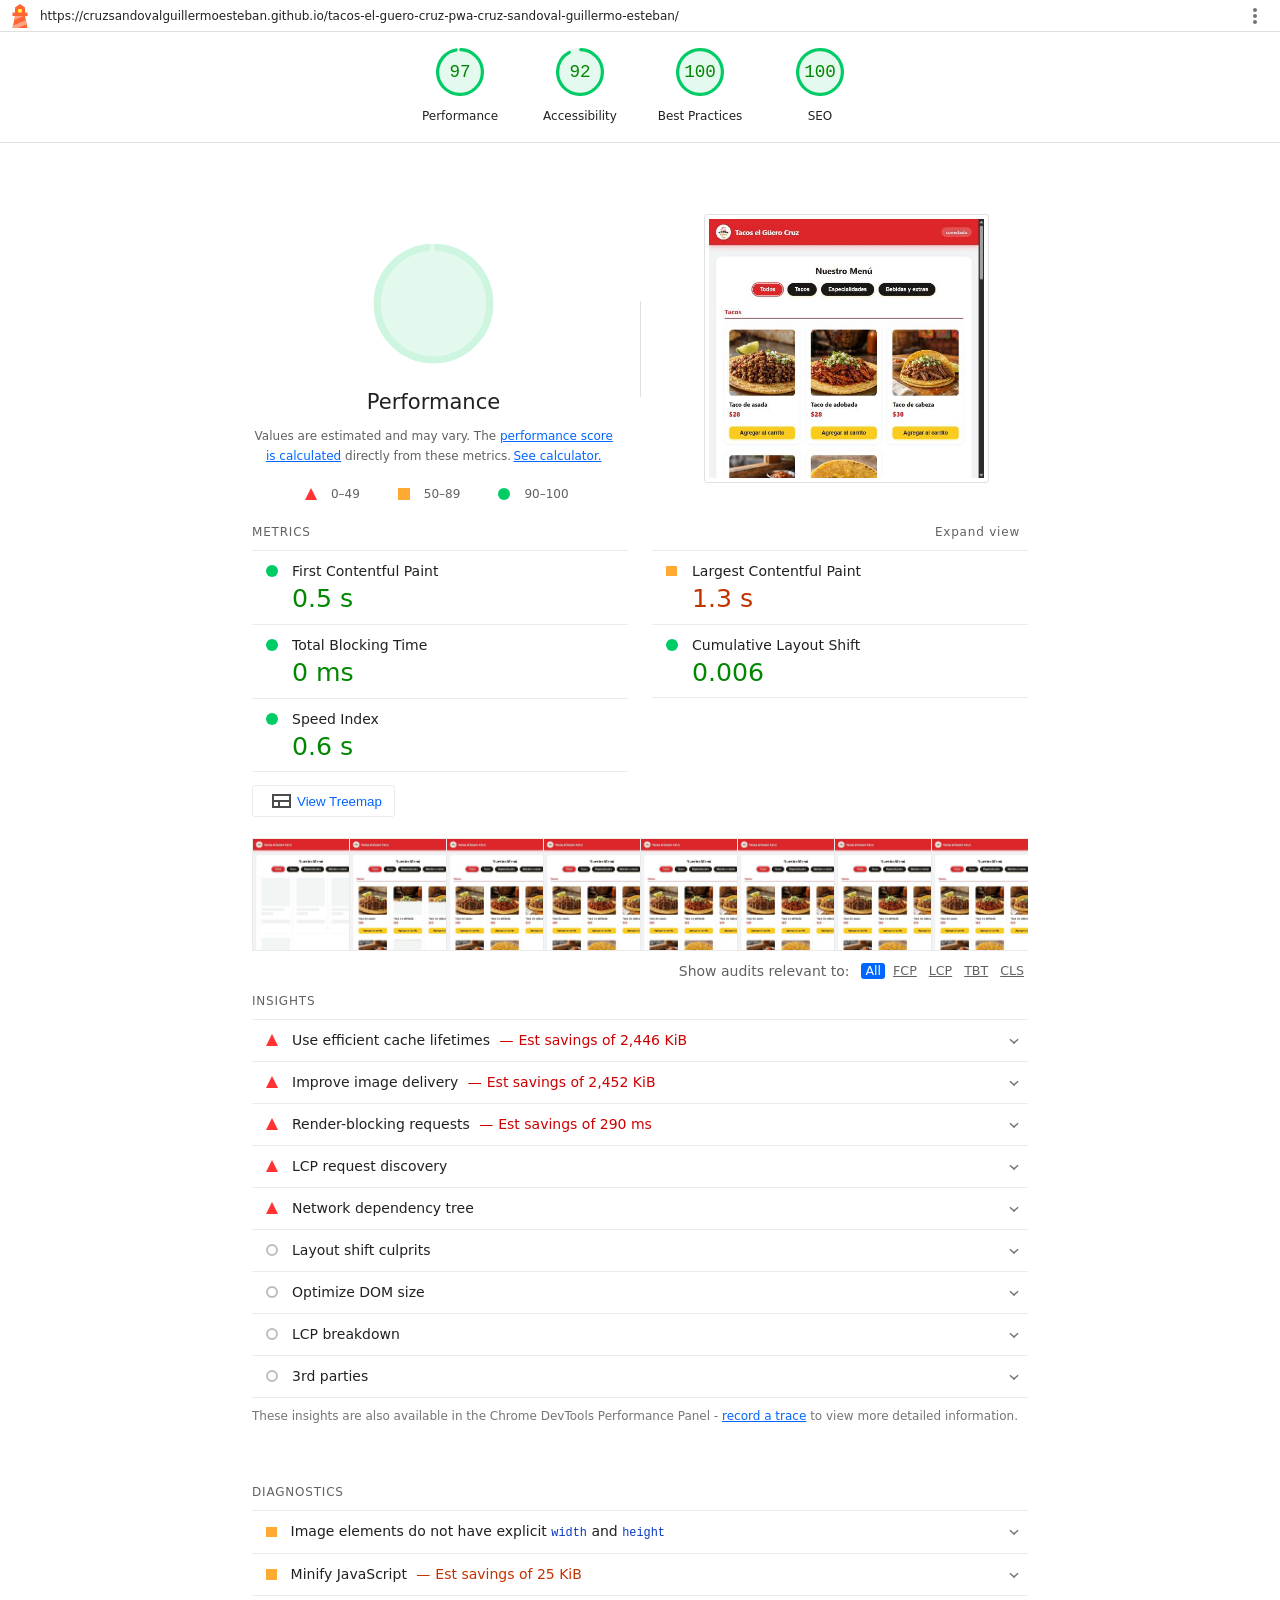
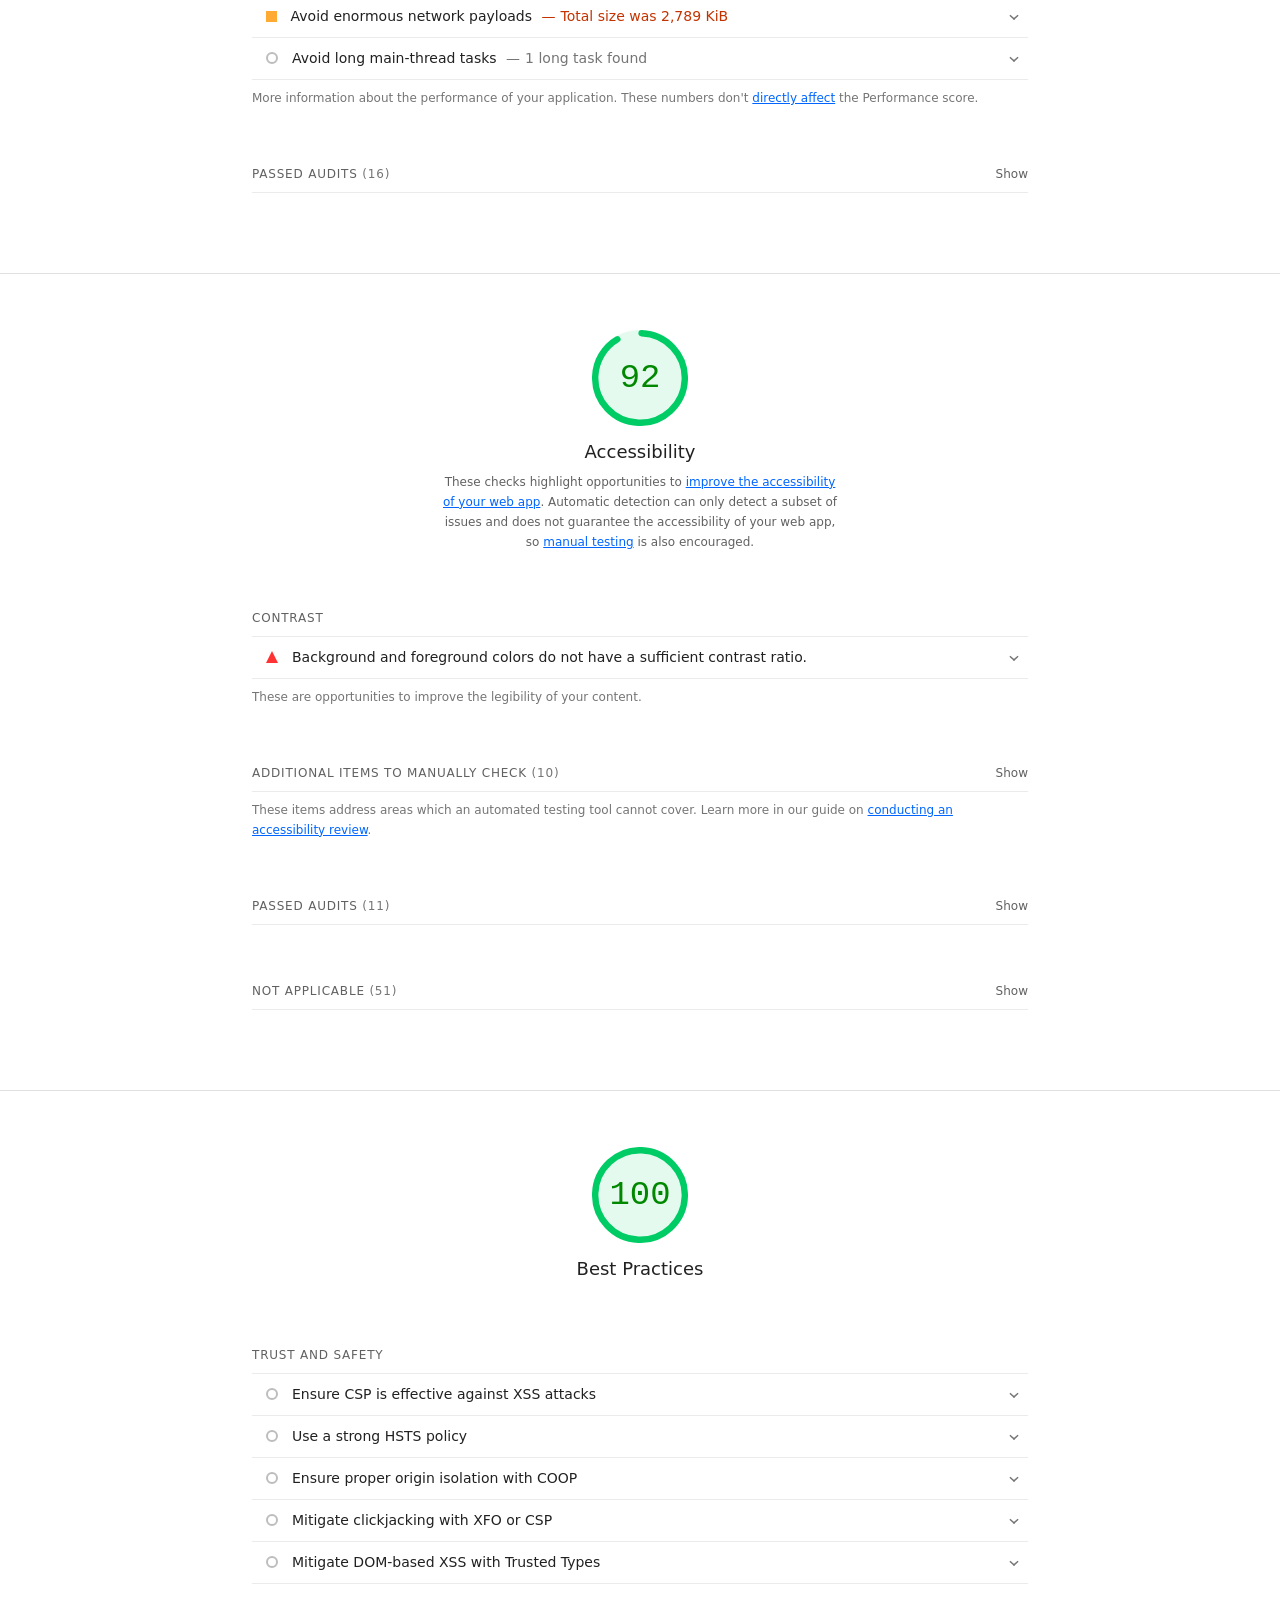
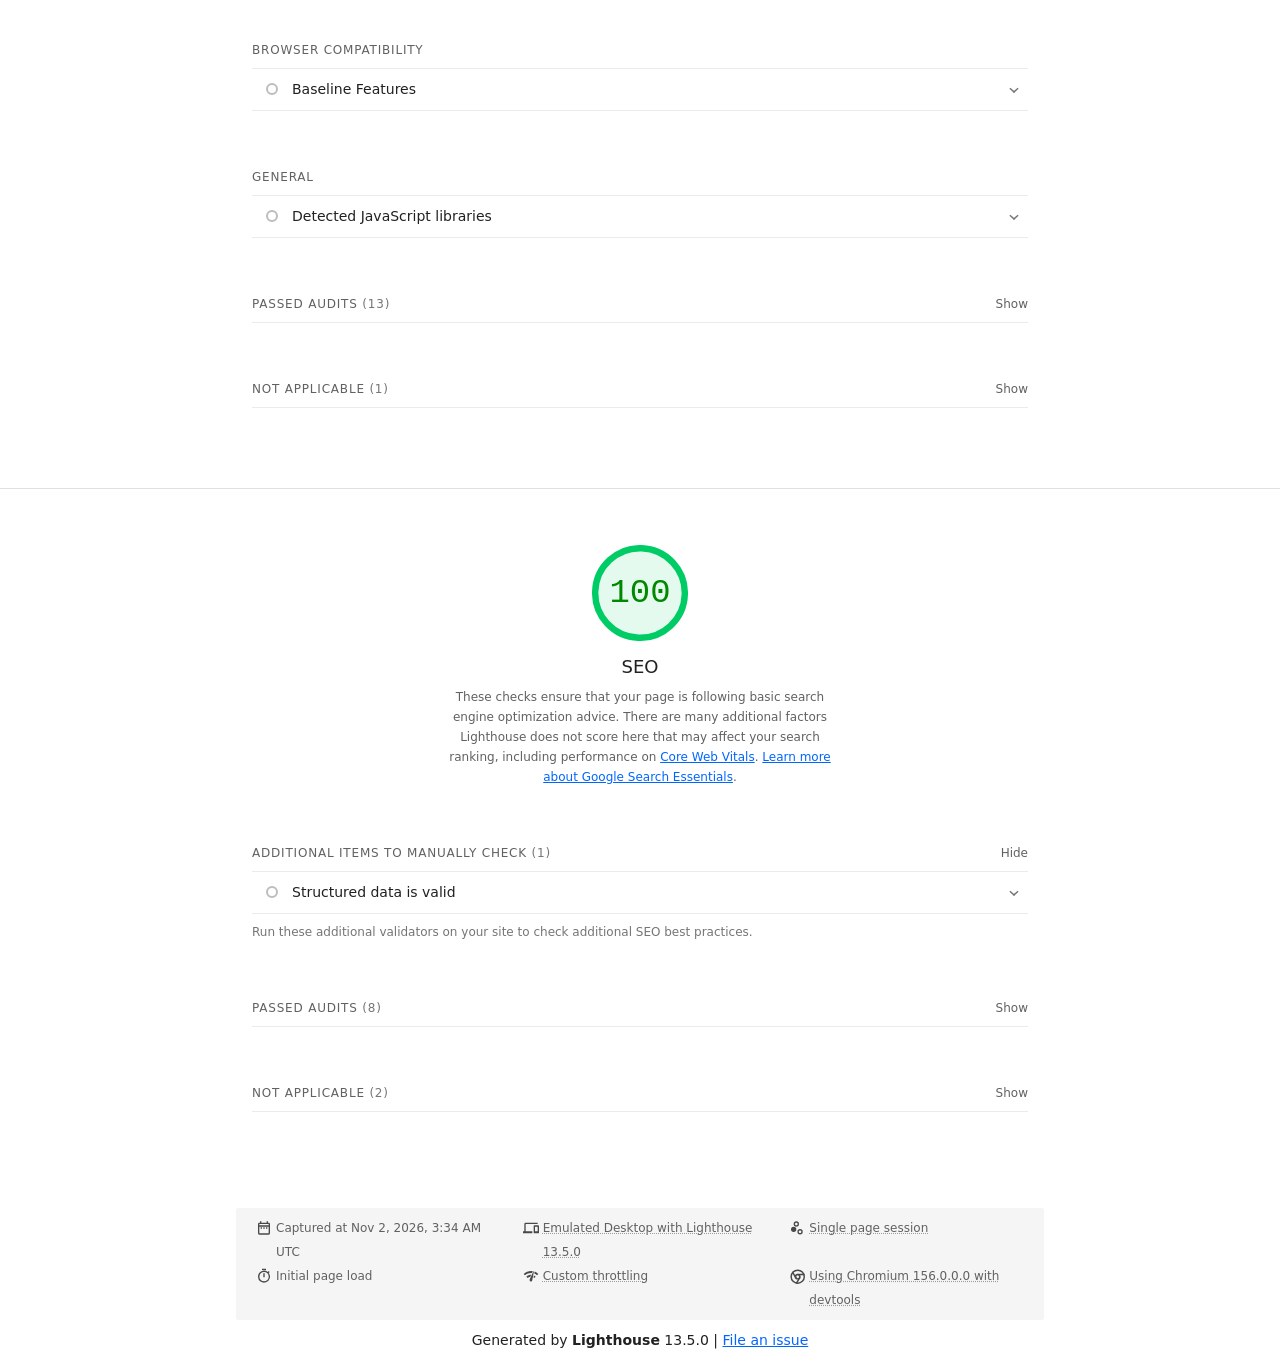
==== docs/lighthouse-escritorio.html @ 63be3bc6 "Avance 4: Publicación de los Lighthouse movil y Escritorio - Cruz Sandoval Guillermo Esteban" ====
<!--
@license
Copyright 2018 Google LLC
SPDX-License-Identifier: Apache-2.0
-->
<!doctype html>
<html lang="en">
<head>
  <meta charset="utf-8">
  <meta name="viewport" content="width=device-width, initial-scale=1, minimum-scale=1">
  <link rel="icon" href='data:image/svg+xml;utf8,<svg fill="none" xmlns="http://www.w3.org/2000/svg" viewBox="0 0 48 48"><path d="m14 7 10-7 10 7v10h5v7h-5l5 24H9l5-24H9v-7h5V7Z" fill="%23F63"/><path d="M31.561 24H14l-1.689 8.105L31.561 24ZM18.983 48H9l1.022-4.907L35.723 32.27l1.663 7.98L18.983 48Z" fill="%23FFA385"/><path fill="%23FF3" d="M20.5 10h7v7h-7z"/></svg>'>
  <title>Lighthouse Report</title>
  <style>body {margin: 0}</style>
</head>
<body>
  <noscript>Lighthouse report requires JavaScript. Please enable.</noscript>

  <div id="lh-log"></div>

  <script>window.__LIGHTHOUSE_JSON__ = {"lighthouseVersion":"13.5.0","requestedUrl":"https://cruzsandovalguillermoesteban.github.io/tacos-el-guero-cruz-pwa-cruz-sandoval-guillermo-esteban/","mainDocumentUrl":"https://cruzsandovalguillermoesteban.github.io/tacos-el-guero-cruz-pwa-cruz-sandoval-guillermo-esteban/","finalDisplayedUrl":"https://cruzsandovalguillermoesteban.github.io/tacos-el-guero-cruz-pwa-cruz-sandoval-guillermo-esteban/","finalUrl":"https://cruzsandovalguillermoesteban.github.io/tacos-el-guero-cruz-pwa-cruz-sandoval-guillermo-esteban/","fetchTime":"2026-11-02T03:34:51.059Z","gatherMode":"navigation","runWarnings":[],"userAgent":"Mozilla/5.0 (Windows NT 10.0; Win64; x64) AppleWebKit/537.36 (KHTML, like Gecko) Chrome/156.0.0.0 Safari/537.36 Edg/156.0.0.0","environment":{"networkUserAgent":"Mozilla/5.0 (Macintosh; Intel Mac OS X 10_15_7) AppleWebKit/537.36 (KHTML, like Gecko) Chrome/156.0.0.0 Safari/537.36","hostUserAgent":"Mozilla/5.0 (Windows NT 10.0; Win64; x64) AppleWebKit/537.36 (KHTML, like Gecko) Chrome/156.0.0.0 Safari/537.36 Edg/156.0.0.0","benchmarkIndex":1160,"credits":{"axe-core":"4.13.0"}},"audits":{"is-on-https":{"id":"is-on-https","title":"Uses HTTPS","description":"All sites should be protected with HTTPS, even ones that don't handle sensitive data. This includes avoiding [mixed content](https://developers.google.com/web/fundamentals/security/prevent-mixed-content/what-is-mixed-content), where some resources are loaded over HTTP despite the initial request being served over HTTPS. HTTPS prevents intruders from tampering with or passively listening in on the communications between your app and your users, and is a prerequisite for HTTP/2 and many new web platform APIs. [Learn more about HTTPS](https://developer.chrome.com/docs/lighthouse/pwa/is-on-https/).","score":1,"scoreDisplayMode":"binary","details":{"type":"table","headings":[{"key":"url","valueType":"url","label":"Insecure URL"},{"key":"resolution","valueType":"text","label":"Request Resolution"}],"items":[]}},"redirects-http":{"id":"redirects-http","title":"Redirects HTTP traffic to HTTPS","description":"Make sure that you redirect all HTTP traffic to HTTPS in order to enable secure web features for all your users. [Learn more](https://developer.chrome.com/docs/lighthouse/pwa/redirects-http/).","score":null,"scoreDisplayMode":"notApplicable"},"first-contentful-paint":{"id":"first-contentful-paint","title":"First Contentful Paint","description":"First Contentful Paint marks the time at which the first text or image is painted. [Learn more about the First Contentful Paint metric](https://developer.chrome.com/docs/lighthouse/performance/first-contentful-paint/).","score":0.99,"scoreDisplayMode":"numeric","numericValue":540.4362,"numericUnit":"millisecond","displayValue":"0.5 s","scoringOptions":{"p10":934,"median":1600}},"largest-contentful-paint":{"id":"largest-contentful-paint","title":"Largest Contentful Paint","description":"Largest Contentful Paint marks the time at which the largest text or image is painted. [Learn more about the Largest Contentful Paint metric](https://developer.chrome.com/docs/lighthouse/performance/lighthouse-largest-contentful-paint/)","score":0.87,"scoreDisplayMode":"numeric","numericValue":1277.7381999999998,"numericUnit":"millisecond","displayValue":"1.3 s","scoringOptions":{"p10":1200,"median":2400}},"speed-index":{"id":"speed-index","title":"Speed Index","description":"Speed Index shows how quickly the contents of a page are visibly populated. [Learn more about the Speed Index metric](https://developer.chrome.com/docs/lighthouse/performance/speed-index/).","score":1,"scoreDisplayMode":"numeric","numericValue":580.7838749999125,"numericUnit":"millisecond","displayValue":"0.6 s","scoringOptions":{"p10":1311,"median":2300}},"screenshot-thumbnails":{"id":"screenshot-thumbnails","title":"Screenshot Thumbnails","description":"This is what the load of your site looked like.","score":1,"scoreDisplayMode":"informative","details":{"type":"filmstrip","scale":3000,"items":[{"timing":375,"timestamp":21956465309,"data":"[data-uri]"},{"timing":750,"timestamp":21956840309,"data":"[data-uri]"},{"timing":1125,"timestamp":21957215309,"data":"[data-uri]"},{"timing":1500,"timestamp":21957590309,"data":"[data-uri]"},{"timing":1875,"timestamp":21957965309,"data":"[data-uri]"},{"timing":2250,"timestamp":21958340309,"data":"[data-uri]"},{"timing":2625,"timestamp":21958715309,"data":"[data-uri]"},{"timing":3000,"timestamp":21959090309,"data":"[data-uri]"}]}},"final-screenshot":{"id":"final-screenshot","title":"Final Screenshot","description":"The last screenshot captured of the pageload.","score":1,"scoreDisplayMode":"informative","details":{"type":"screenshot","timing":835,"timestamp":21956925739,"data":"[data-uri]"}},"total-blocking-time":{"id":"total-blocking-time","title":"Total Blocking Time","description":"Sum of all time periods between FCP and Time to Interactive, when task length exceeded 50ms, expressed in milliseconds. [Learn more about the Total Blocking Time metric](https://developer.chrome.com/docs/lighthouse/performance/lighthouse-total-blocking-time/).","score":1,"scoreDisplayMode":"numeric","numericValue":4,"numericUnit":"millisecond","displayValue":"0 ms","scoringOptions":{"p10":150,"median":350}},"max-potential-fid":{"id":"max-potential-fid","title":"Max Potential First Input Delay","description":"The maximum potential First Input Delay that your users could experience is the duration of the longest task. [Learn more about the Maximum Potential First Input Delay metric](https://developer.chrome.com/docs/lighthouse/performance/lighthouse-max-potential-fid/).","score":1,"scoreDisplayMode":"numeric","numericValue":54,"numericUnit":"millisecond","displayValue":"50 ms"},"cumulative-layout-shift":{"id":"cumulative-layout-shift","title":"Cumulative Layout Shift","description":"Cumulative Layout Shift measures the movement of visible elements within the viewport. [Learn more about the Cumulative Layout Shift metric](https://web.dev/articles/cls).","score":1,"scoreDisplayMode":"numeric","numericValue":0.005688476643993757,"numericUnit":"unitless","displayValue":"0.006","scoringOptions":{"p10":0.1,"median":0.25},"details":{"type":"debugdata","items":[{"cumulativeLayoutShiftMainFrame":0.005688476643993757,"newEngineResult":{"cumulativeLayoutShift":0.005688476643993757,"cumulativeLayoutShiftMainFrame":0.005688476643993757},"newEngineResultDiffered":false}]}},"errors-in-console":{"id":"errors-in-console","title":"No browser errors logged to the console","description":"Errors logged to the console indicate unresolved problems. They can come from network request failures and other browser concerns. [Learn more about this errors in console diagnostic audit](https://developer.chrome.com/docs/lighthouse/best-practices/errors-in-console/)","score":1,"scoreDisplayMode":"binary","details":{"type":"table","headings":[{"key":"sourceLocation","valueType":"source-location","label":"Source"},{"key":"description","valueType":"code","label":"Description"}],"items":[]}},"server-response-time":{"id":"server-response-time","title":"Initial server response time was short","description":"Keep the server response time for the main document short because all other requests depend on it. [Learn more about the Time to First Byte metric](https://developer.chrome.com/docs/lighthouse/performance/time-to-first-byte/).","score":1,"scoreDisplayMode":"metricSavings","numericValue":25,"numericUnit":"millisecond","displayValue":"Root document took 30 ms","metricSavings":{"FCP":0,"LCP":0},"details":{"type":"opportunity","headings":[{"key":"url","valueType":"url","label":"URL"},{"key":"responseTime","valueType":"timespanMs","label":"Time Spent"}],"items":[{"url":"https://cruzsandovalguillermoesteban.github.io/tacos-el-guero-cruz-pwa-cruz-sandoval-guillermo-esteban/","responseTime":25}],"overallSavingsMs":0},"guidanceLevel":1},"interactive":{"id":"interactive","title":"Time to Interactive","description":"Time to Interactive is the amount of time it takes for the page to become fully interactive. [Learn more about the Time to Interactive metric](https://developer.chrome.com/docs/lighthouse/performance/interactive/).","score":1,"scoreDisplayMode":"numeric","numericValue":1277.7381999999998,"numericUnit":"millisecond","displayValue":"1.3 s"},"user-timings":{"id":"user-timings","title":"User Timing marks and measures","description":"Consider instrumenting your app with the User Timing API to measure your app's real-world performance during key user experiences. [Learn more about User Timing marks](https://developer.chrome.com/docs/lighthouse/performance/user-timings/).","score":null,"scoreDisplayMode":"notApplicable","details":{"type":"table","headings":[{"key":"name","valueType":"text","label":"Name"},{"key":"timingType","valueType":"text","label":"Type"},{"key":"startTime","valueType":"ms","granularity":0.01,"label":"Start Time"},{"key":"duration","valueType":"ms","granularity":0.01,"label":"Duration"}],"items":[]},"guidanceLevel":2},"redirects":{"id":"redirects","title":"Avoid multiple page redirects","description":"Redirects introduce additional delays before the page can be loaded. [Learn how to avoid page redirects](https://developer.chrome.com/docs/lighthouse/performance/redirects/).","score":1,"scoreDisplayMode":"metricSavings","numericValue":0,"numericUnit":"millisecond","displayValue":"","metricSavings":{"LCP":0,"FCP":0},"details":{"type":"opportunity","headings":[],"items":[],"overallSavingsMs":0},"guidanceLevel":2},"image-aspect-ratio":{"id":"image-aspect-ratio","title":"Displays images with correct aspect ratio","description":"Image display dimensions should match natural aspect ratio. [Learn more about image aspect ratio](https://developer.chrome.com/docs/lighthouse/best-practices/image-aspect-ratio/).","score":1,"scoreDisplayMode":"binary","details":{"type":"table","headings":[{"key":"node","valueType":"node","label":""},{"key":"url","valueType":"url","label":"URL"},{"key":"displayedAspectRatio","valueType":"text","label":"Aspect Ratio (Displayed)"},{"key":"actualAspectRatio","valueType":"text","label":"Aspect Ratio (Actual)"}],"items":[]}},"image-size-responsive":{"id":"image-size-responsive","title":"Serves images with appropriate resolution","description":"Image natural dimensions should be proportional to the display size and the pixel ratio to maximize image clarity. [Learn how to provide responsive images](https://web.dev/articles/serve-responsive-images).","score":1,"scoreDisplayMode":"binary","details":{"type":"table","headings":[{"key":"node","valueType":"node","label":""},{"key":"url","valueType":"url","label":"URL"},{"key":"displayedSize","valueType":"text","label":"Displayed size"},{"key":"actualSize","valueType":"text","label":"Actual size"},{"key":"expectedSize","valueType":"text","label":"Expected size"}],"items":[]}},"deprecations":{"id":"deprecations","title":"Avoids deprecated APIs","description":"Deprecated APIs will eventually be removed from the browser. [Learn more about deprecated APIs](https://developer.chrome.com/docs/lighthouse/best-practices/deprecations/).","score":1,"scoreDisplayMode":"binary","details":{"type":"table","headings":[{"key":"value","valueType":"text","label":"Deprecation / Warning"},{"key":"source","valueType":"source-location","label":"Source"}],"items":[]}},"third-party-cookies":{"id":"third-party-cookies","title":"Avoids third-party cookies","description":"Third-party cookies may be blocked in some contexts. [Learn more about preparing for third-party cookie restrictions](https://privacysandbox.google.com/cookies/prepare/overview).","score":1,"scoreDisplayMode":"binary","details":{"type":"table","headings":[{"key":"name","valueType":"text","label":"Name"},{"key":"url","valueType":"url","label":"URL"}],"items":[]}},"mainthread-work-breakdown":{"id":"mainthread-work-breakdown","title":"Minimizes main-thread work","description":"Consider reducing the time spent parsing, compiling and executing JS. You may find delivering smaller JS payloads helps with this. [Learn how to minimize main-thread work](https://developer.chrome.com/docs/lighthouse/performance/mainthread-work-breakdown/)","score":1,"scoreDisplayMode":"metricSavings","numericValue":627.1039999999989,"numericUnit":"millisecond","displayValue":"0.6 s","metricSavings":{"TBT":0},"details":{"type":"table","headings":[{"key":"groupLabel","valueType":"text","label":"Category"},{"key":"duration","valueType":"ms","granularity":1,"label":"Time Spent"}],"items":[{"group":"other","groupLabel":"Other","duration":359.8159999999987},{"group":"scriptEvaluation","groupLabel":"Script Evaluation","duration":113.1390000000001},{"group":"styleLayout","groupLabel":"Style & Layout","duration":82.25600000000003},{"group":"scriptParseCompile","groupLabel":"Script Parsing & Compilation","duration":54.016999999999996},{"group":"paintCompositeRender","groupLabel":"Rendering","duration":10.608999999999995},{"group":"parseHTML","groupLabel":"Parse HTML & CSS","duration":7.266999999999997}],"sortedBy":["duration"]},"guidanceLevel":1},"bootup-time":{"id":"bootup-time","title":"JavaScript execution time","description":"Consider reducing the time spent parsing, compiling, and executing JS. You may find delivering smaller JS payloads helps with this. [Learn how to reduce Javascript execution time](https://developer.chrome.com/docs/lighthouse/performance/bootup-time/).","score":1,"scoreDisplayMode":"metricSavings","numericValue":126.47700000000006,"numericUnit":"millisecond","displayValue":"0.1 s","metricSavings":{"TBT":0},"details":{"type":"table","headings":[{"key":"url","valueType":"url","label":"URL"},{"key":"total","granularity":1,"valueType":"ms","label":"Total CPU Time"},{"key":"scripting","granularity":1,"valueType":"ms","label":"Script Evaluation"},{"key":"scriptParseCompile","granularity":1,"valueType":"ms","label":"Script Parse"}],"items":[{"url":"https://cruzsandovalguillermoesteban.github.io/tacos-el-guero-cruz-pwa-cruz-sandoval-guillermo-esteban/","total":414.535,"scripting":77.60500000000006,"scriptParseCompile":44.474000000000004},{"url":"Unattributable","total":151.96399999999986,"scripting":4.397999999999999,"scriptParseCompile":0}],"summary":{"wastedMs":126.47700000000006},"sortedBy":["total"]},"guidanceLevel":1},"diagnostics":{"id":"diagnostics","title":"Diagnostics","description":"Collection of useful page vitals.","score":1,"scoreDisplayMode":"informative","details":{"type":"debugdata","items":[{"numRequests":34,"numScripts":8,"numStylesheets":3,"numFonts":0,"numTasks":766,"numTasksOver10ms":14,"numTasksOver25ms":8,"numTasksOver50ms":3,"numTasksOver100ms":0,"numTasksOver500ms":0,"rtt":0.0968,"throughput":114302379.30976655,"maxRtt":1.9876999999999998,"maxServerLatency":55.4156,"totalByteWeight":2857482,"totalTaskTime":627.104000000001,"mainDocumentTransferSize":2322}]}},"network-requests":{"id":"network-requests","title":"Network Requests","description":"Lists the network requests that were made during page load.","score":1,"scoreDisplayMode":"informative","details":{"type":"table","headings":[{"key":"url","valueType":"url","label":"URL"},{"key":"protocol","valueType":"text","label":"Protocol"},{"key":"networkRequestTime","valueType":"ms","granularity":1,"label":"Network Request Time"},{"key":"networkEndTime","valueType":"ms","granularity":1,"label":"Network End Time"},{"key":"transferSize","valueType":"bytes","displayUnit":"kb","granularity":1,"label":"Transfer Size"},{"key":"resourceSize","valueType":"bytes","displayUnit":"kb","granularity":1,"label":"Resource Size"},{"key":"statusCode","valueType":"text","label":"Status Code"},{"key":"mimeType","valueType":"text","label":"MIME Type"},{"key":"resourceType","valueType":"text","label":"Resource Type"}],"items":[{"url":"https://cruzsandovalguillermoesteban.github.io/tacos-el-guero-cruz-pwa-cruz-sandoval-guillermo-esteban/","sessionTargetType":"page","protocol":"h2","cache":"none","rendererStartTime":0,"networkRequestTime":3.135999996215105,"networkEndTime":30.603999998420477,"finished":true,"transferSize":2322,"resourceSize":5853,"statusCode":200,"mimeType":"text/html","resourceType":"Document","priority":"VeryHigh","experimentalFromMainFrame":true,"entity":"GitHub"},{"url":"https://cruzsandovalguillermoesteban.github.io/tacos-el-guero-cruz-pwa-cruz-sandoval-guillermo-esteban/css/estilos.css","sessionTargetType":"page","protocol":"h2","cache":"none","rendererStartTime":79.7989999987185,"networkRequestTime":108.0519999973476,"networkEndTime":170.76999999955297,"finished":true,"transferSize":2298,"resourceSize":5667,"statusCode":200,"mimeType":"text/css","resourceType":"Stylesheet","priority":"VeryHigh","experimentalFromMainFrame":true,"entity":"GitHub"},{"url":"https://cdnjs.cloudflare.com/ajax/libs/leaflet/1.9.4/leaflet.min.css","sessionTargetType":"page","protocol":"h2","cache":"none","rendererStartTime":80.43299999833107,"networkRequestTime":112.94799999892712,"networkEndTime":172.69199999794364,"finished":true,"transferSize":2557,"resourceSize":10879,"statusCode":200,"mimeType":"text/css","resourceType":"Stylesheet","priority":"VeryHigh","experimentalFromMainFrame":true,"entity":"Cloudflare CDN"},{"url":"https://unpkg.com/leaflet-routing-machine@latest/dist/leaflet-routing-machine.css","sessionTargetType":"page","protocol":"h2","cache":"none","rendererStartTime":80.8260000012815,"networkRequestTime":113.83299999684095,"networkEndTime":184.74100000038743,"finished":true,"transferSize":159,"resourceSize":0,"statusCode":302,"mimeType":"text/plain","priority":"VeryHigh","experimentalFromMainFrame":true,"entity":"Unpkg"},{"url":"https://cruzsandovalguillermoesteban.github.io/tacos-el-guero-cruz-pwa-cruz-sandoval-guillermo-esteban/img/tacos.png","sessionTargetType":"page","protocol":"h2","cache":"none","rendererStartTime":81.02300000190735,"networkRequestTime":110.86500000208616,"networkEndTime":171.97500000149012,"finished":true,"transferSize":42378,"resourceSize":42181,"statusCode":200,"mimeType":"image/png","resourceType":"Image","priority":"Medium","experimentalFromMainFrame":true,"entity":"GitHub"},{"url":"https://cruzsandovalguillermoesteban.github.io/tacos-el-guero-cruz-pwa-cruz-sandoval-guillermo-esteban/js/carrito.js","sessionTargetType":"page","protocol":"h2","cache":"none","rendererStartTime":81.47300000116229,"networkRequestTime":112.09099999815226,"networkEndTime":172.29199999943376,"finished":true,"transferSize":2021,"resourceSize":4752,"statusCode":200,"mimeType":"application/javascript","resourceType":"Script","priority":"Medium","experimentalFromMainFrame":true,"entity":"GitHub"},{"url":"https://cruzsandovalguillermoesteban.github.io/tacos-el-guero-cruz-pwa-cruz-sandoval-guillermo-esteban/js/csr.js","sessionTargetType":"page","protocol":"h2","cache":"none","rendererStartTime":81.83300000056624,"networkRequestTime":163.78399999812245,"networkEndTime":207.05900000035763,"finished":true,"transferSize":1735,"resourceSize":4451,"statusCode":200,"mimeType":"application/javascript","resourceType":"Script","priority":"Medium","experimentalFromMainFrame":true,"entity":"GitHub"},{"url":"https://cruzsandovalguillermoesteban.github.io/tacos-el-guero-cruz-pwa-cruz-sandoval-guillermo-esteban/js/notificaciones.js","sessionTargetType":"page","protocol":"h2","cache":"none","rendererStartTime":82.40599999949336,"networkRequestTime":164.31100000068545,"networkEndTime":206.15599999949336,"finished":true,"transferSize":825,"resourceSize":1263,"statusCode":200,"mimeType":"application/javascript","resourceType":"Script","priority":"Medium","experimentalFromMainFrame":true,"entity":"GitHub"},{"url":"https://cdnjs.cloudflare.com/ajax/libs/leaflet/1.9.4/leaflet.min.js","sessionTargetType":"page","protocol":"h2","cache":"none","rendererStartTime":82.75799999758601,"networkRequestTime":164.78599999845028,"networkEndTime":227.2419999986887,"finished":true,"transferSize":37180,"resourceSize":147171,"statusCode":200,"mimeType":"application/javascript","resourceType":"Script","priority":"Medium","experimentalFromMainFrame":true,"entity":"Cloudflare CDN"},{"url":"https://unpkg.com/leaflet-routing-machine@latest/dist/leaflet-routing-machine.js","sessionTargetType":"page","protocol":"h2","cache":"none","rendererStartTime":82.90400000289083,"networkRequestTime":165.339999999851,"networkEndTime":227.2230000011623,"finished":true,"transferSize":135,"resourceSize":0,"statusCode":302,"mimeType":"text/plain","priority":"Medium","experimentalFromMainFrame":true,"entity":"Unpkg"},{"url":"https://cruzsandovalguillermoesteban.github.io/tacos-el-guero-cruz-pwa-cruz-sandoval-guillermo-esteban/js/geolocalizacion.js","sessionTargetType":"page","protocol":"h2","cache":"none","rendererStartTime":83.0599999986589,"networkRequestTime":165.67299999669194,"networkEndTime":208.05900000035763,"finished":true,"transferSize":1111,"resourceSize":1708,"statusCode":200,"mimeType":"application/javascript","resourceType":"Script","priority":"Medium","experimentalFromMainFrame":true,"entity":"GitHub"},{"url":"https://cruzsandovalguillermoesteban.github.io/tacos-el-guero-cruz-pwa-cruz-sandoval-guillermo-esteban/js/app.js","sessionTargetType":"page","protocol":"h2","cache":"none","rendererStartTime":83.19099999964237,"networkRequestTime":171.12199999764562,"networkEndTime":207.41400000080466,"finished":true,"transferSize":676,"resourceSize":1451,"statusCode":200,"mimeType":"application/javascript","resourceType":"Script","priority":"Medium","experimentalFromMainFrame":true,"entity":"GitHub"},{"url":"https://cruzsandovalguillermoesteban.github.io/tacos-el-guero-cruz-pwa-cruz-sandoval-guillermo-esteban/manifest.json","sessionTargetType":"page","protocol":"h2","cache":"none","rendererStartTime":161.80099999904633,"networkRequestTime":172.41899999976158,"networkEndTime":225.89000000059605,"finished":true,"transferSize":343,"resourceSize":394,"statusCode":200,"mimeType":"application/json","resourceType":"Manifest","priority":"Medium","experimentalFromMainFrame":true,"entity":"GitHub"},{"url":"https://unpkg.com/leaflet-routing-machine@3.2.12/dist/leaflet-routing-machine.css","sessionTargetType":"page","protocol":"h3","cache":"none","rendererStartTime":184.74100000038743,"networkRequestTime":185.22700000181794,"networkEndTime":245.2390000000596,"finished":true,"transferSize":1902,"resourceSize":6186,"statusCode":200,"mimeType":"text/css","resourceType":"Stylesheet","priority":"VeryHigh","experimentalFromMainFrame":true,"entity":"Unpkg"},{"url":"https://unpkg.com/leaflet-routing-machine@3.2.12/dist/leaflet-routing-machine.js","sessionTargetType":"page","protocol":"h3","cache":"none","rendererStartTime":227.2230000011623,"networkRequestTime":228.86800000071526,"networkEndTime":318.6140000000596,"finished":true,"transferSize":78686,"resourceSize":839252,"statusCode":200,"mimeType":"text/javascript","resourceType":"Script","priority":"Medium","experimentalFromMainFrame":true,"entity":"Unpkg"},{"url":"https://cruzsandovalguillermoesteban.github.io/tacos-el-guero-cruz-pwa-cruz-sandoval-guillermo-esteban/catalogo.json","sessionTargetType":"page","protocol":"h2","cache":"none","rendererStartTime":412.49599999934435,"networkRequestTime":413.2530000023544,"networkEndTime":445.39499999955297,"finished":true,"transferSize":719,"resourceSize":1865,"statusCode":200,"mimeType":"application/json","resourceType":"Fetch","priority":"High","experimentalFromMainFrame":true,"entity":"GitHub"},{"url":"chrome-extension://nhdogjmejiglipccpnnnanhbledajbpd/dist/detector.js","sessionTargetType":"page","protocol":"chrome-extension","cache":"none","rendererStartTime":462.9409999996424,"networkRequestTime":462.9409999996424,"networkEndTime":480.34100000187755,"finished":true,"transferSize":1330,"resourceSize":1330,"statusCode":200,"mimeType":"text/javascript","resourceType":"Script","priority":"Low","experimentalFromMainFrame":true,"entity":"Vue.js devtools"},{"url":"https://cruzsandovalguillermoesteban.github.io/tacos-el-guero-cruz-pwa-cruz-sandoval-guillermo-esteban/img/taco-de-asada.jpg","sessionTargetType":"page","protocol":"h2","cache":"none","rendererStartTime":503.2200000025332,"networkRequestTime":511.9269999973476,"networkEndTime":613.1850000023842,"finished":true,"transferSize":167527,"resourceSize":167271,"statusCode":200,"mimeType":"image/jpeg","resourceType":"Image","priority":"High","experimentalFromMainFrame":true,"entity":"GitHub"},{"url":"https://cruzsandovalguillermoesteban.github.io/tacos-el-guero-cruz-pwa-cruz-sandoval-guillermo-esteban/img/taco-de-adobada.jpg","sessionTargetType":"page","protocol":"h2","cache":"none","rendererStartTime":503.4109999984503,"networkRequestTime":519.4509999975562,"networkEndTime":620.8669999986887,"finished":true,"transferSize":177828,"resourceSize":177577,"statusCode":200,"mimeType":"image/jpeg","resourceType":"Image","priority":"High","experimentalFromMainFrame":true,"entity":"GitHub"},{"url":"https://cruzsandovalguillermoesteban.github.io/tacos-el-guero-cruz-pwa-cruz-sandoval-guillermo-esteban/img/taco-de-cabeza.jpg","sessionTargetType":"page","protocol":"h2","cache":"none","rendererStartTime":503.5300000011921,"networkRequestTime":520.25,"networkEndTime":621.1959999985993,"finished":true,"transferSize":150051,"resourceSize":149685,"statusCode":200,"mimeType":"image/jpeg","resourceType":"Image","priority":"High","experimentalFromMainFrame":true,"entity":"GitHub"},{"url":"https://cruzsandovalguillermoesteban.github.io/tacos-el-guero-cruz-pwa-cruz-sandoval-guillermo-esteban/img/taco-de-tripa-dorada.jpg","sessionTargetType":"page","protocol":"h2","cache":"none","rendererStartTime":503.632999997586,"networkRequestTime":520.7540000006557,"networkEndTime":620.3389999978244,"finished":true,"transferSize":152887,"resourceSize":152507,"statusCode":200,"mimeType":"image/jpeg","resourceType":"Image","priority":"High","experimentalFromMainFrame":true,"entity":"GitHub"},{"url":"https://cruzsandovalguillermoesteban.github.io/tacos-el-guero-cruz-pwa-cruz-sandoval-guillermo-esteban/img/taco-de-lengua.jpg","sessionTargetType":"page","protocol":"h2","cache":"none","rendererStartTime":503.74899999797344,"networkRequestTime":521.1110000014305,"networkEndTime":640.4899999983609,"finished":true,"transferSize":167664,"resourceSize":167351,"statusCode":200,"mimeType":"image/jpeg","resourceType":"Image","priority":"High","experimentalFromMainFrame":true,"entity":"GitHub"},{"url":"https://cruzsandovalguillermoesteban.github.io/tacos-el-guero-cruz-pwa-cruz-sandoval-guillermo-esteban/img/vampiro-de-asada.jpg","sessionTargetType":"page","protocol":"h2","cache":"none","rendererStartTime":503.8449999988079,"networkRequestTime":521.3779999986291,"networkEndTime":645.2080000005662,"finished":true,"transferSize":181045,"resourceSize":180700,"statusCode":200,"mimeType":"image/jpeg","resourceType":"Image","priority":"Low","experimentalFromMainFrame":true,"entity":"GitHub"},{"url":"https://cruzsandovalguillermoesteban.github.io/tacos-el-guero-cruz-pwa-cruz-sandoval-guillermo-esteban/img/quesataco.jpg","sessionTargetType":"page","protocol":"h2","cache":"none","rendererStartTime":503.94199999794364,"networkRequestTime":613.4420000016689,"networkEndTime":655.6550000011921,"finished":true,"transferSize":179946,"resourceSize":179562,"statusCode":200,"mimeType":"image/jpeg","resourceType":"Image","priority":"Low","experimentalFromMainFrame":true,"entity":"GitHub"},{"url":"https://cruzsandovalguillermoesteban.github.io/tacos-el-guero-cruz-pwa-cruz-sandoval-guillermo-esteban/img/caramelo.jpg","sessionTargetType":"page","protocol":"h2","cache":"none","rendererStartTime":504.3579999990761,"networkRequestTime":621.3459999971092,"networkEndTime":676.957999996841,"finished":true,"transferSize":144250,"resourceSize":143945,"statusCode":200,"mimeType":"image/jpeg","resourceType":"Image","priority":"Low","experimentalFromMainFrame":true,"entity":"GitHub"},{"url":"https://cruzsandovalguillermoesteban.github.io/tacos-el-guero-cruz-pwa-cruz-sandoval-guillermo-esteban/img/papa-asada-rellena.jpg","sessionTargetType":"page","protocol":"h2","cache":"none","rendererStartTime":504.5819999985397,"networkRequestTime":621.4710000008345,"networkEndTime":699.2200000025332,"finished":true,"transferSize":180493,"resourceSize":180110,"statusCode":200,"mimeType":"image/jpeg","resourceType":"Image","priority":"Low","experimentalFromMainFrame":true,"entity":"GitHub"},{"url":"https://cruzsandovalguillermoesteban.github.io/tacos-el-guero-cruz-pwa-cruz-sandoval-guillermo-esteban/img/orden-de-5-tacos.jpg","sessionTargetType":"page","protocol":"h2","cache":"none","rendererStartTime":504.71900000050664,"networkRequestTime":621.5340000018477,"networkEndTime":700.1110000014305,"finished":true,"transferSize":243133,"resourceSize":242830,"statusCode":200,"mimeType":"image/jpeg","resourceType":"Image","priority":"Low","experimentalFromMainFrame":true,"entity":"GitHub"},{"url":"https://cruzsandovalguillermoesteban.github.io/tacos-el-guero-cruz-pwa-cruz-sandoval-guillermo-esteban/img/agua-de-horchata.jpg","sessionTargetType":"page","protocol":"h2","cache":"none","rendererStartTime":504.8310000002384,"networkRequestTime":640.7329999990761,"networkEndTime":717.0749999992549,"finished":true,"transferSize":278219,"resourceSize":277923,"statusCode":200,"mimeType":"image/jpeg","resourceType":"Image","priority":"Low","experimentalFromMainFrame":true,"entity":"GitHub"},{"url":"https://cruzsandovalguillermoesteban.github.io/tacos-el-guero-cruz-pwa-cruz-sandoval-guillermo-esteban/img/agua-de-jamaica.jpg","sessionTargetType":"page","protocol":"h2","cache":"none","rendererStartTime":505.1039999984205,"networkRequestTime":645.5599999986589,"networkEndTime":723.7289999984205,"finished":true,"transferSize":182258,"resourceSize":181992,"statusCode":200,"mimeType":"image/jpeg","resourceType":"Image","priority":"Low","experimentalFromMainFrame":true,"entity":"GitHub"},{"url":"https://cruzsandovalguillermoesteban.github.io/tacos-el-guero-cruz-pwa-cruz-sandoval-guillermo-esteban/img/refresco-de-vidrio.jpg","sessionTargetType":"page","protocol":"h2","cache":"none","rendererStartTime":505.24100000038743,"networkRequestTime":655.9550000019372,"networkEndTime":723.4380000010133,"finished":true,"transferSize":149100,"resourceSize":148766,"statusCode":200,"mimeType":"image/jpeg","resourceType":"Image","priority":"Low","experimentalFromMainFrame":true,"entity":"GitHub"},{"url":"https://cruzsandovalguillermoesteban.github.io/tacos-el-guero-cruz-pwa-cruz-sandoval-guillermo-esteban/img/frijoles-charros.jpg","sessionTargetType":"page","protocol":"h2","cache":"none","rendererStartTime":505.44400000199676,"networkRequestTime":677.2419999986887,"networkEndTime":741.0679999962449,"finished":true,"transferSize":181166,"resourceSize":180896,"statusCode":200,"mimeType":"image/jpeg","resourceType":"Image","priority":"Low","experimentalFromMainFrame":true,"entity":"GitHub"},{"url":"https://cruzsandovalguillermoesteban.github.io/tacos-el-guero-cruz-pwa-cruz-sandoval-guillermo-esteban/img/cebollitas-asadas.jpg","sessionTargetType":"page","protocol":"h2","cache":"none","rendererStartTime":505.5679999999702,"networkRequestTime":699.4970000013709,"networkEndTime":744.4670000001788,"finished":true,"transferSize":145538,"resourceSize":145232,"statusCode":200,"mimeType":"image/jpeg","resourceType":"Image","priority":"Low","experimentalFromMainFrame":true,"entity":"GitHub"},{"url":"https://cruzsandovalguillermoesteban.github.io/tacos-el-guero-cruz-pwa-cruz-sandoval-guillermo-esteban/img/tacos.png","sessionTargetType":"page","protocol":"h2","cache":"disk","rendererStartTime":509.01499999687076,"networkRequestTime":524.8810000009835,"networkEndTime":535.5879999995232,"finished":true,"transferSize":0,"resourceSize":42181,"statusCode":200,"mimeType":"image/png","resourceType":"Other","priority":"High","experimentalFromMainFrame":true,"entity":"GitHub"},{"url":"https://cruzsandovalguillermoesteban.github.io/tacos-el-guero-cruz-pwa-cruz-sandoval-guillermo-esteban/img/tacos.png","sessionTargetType":"page","protocol":"h2","cache":"disk","rendererStartTime":517.0289999991655,"networkRequestTime":525.542999997735,"networkEndTime":538.929999999702,"finished":true,"transferSize":0,"resourceSize":42181,"statusCode":200,"mimeType":"image/png","resourceType":"Other","priority":"High","experimentalFromMainFrame":true,"entity":"GitHub"}],"debugData":{"type":"debugdata","networkStartTimeTs":21956093640,"initiators":[{"type":"parser","url":"https://cruzsandovalguillermoesteban.github.io/tacos-el-guero-cruz-pwa-cruz-sandoval-guillermo-esteban/","lineNumber":14,"columnNumber":48},{"type":"parser","url":"https://cruzsandovalguillermoesteban.github.io/tacos-el-guero-cruz-pwa-cruz-sandoval-guillermo-esteban/","lineNumber":45,"columnNumber":101},{"type":"parser","url":"https://cruzsandovalguillermoesteban.github.io/tacos-el-guero-cruz-pwa-cruz-sandoval-guillermo-esteban/","lineNumber":46,"columnNumber":116},{"type":"parser","url":"https://cruzsandovalguillermoesteban.github.io/tacos-el-guero-cruz-pwa-cruz-sandoval-guillermo-esteban/","lineNumber":53,"columnNumber":81},{"type":"parser","url":"https://cruzsandovalguillermoesteban.github.io/tacos-el-guero-cruz-pwa-cruz-sandoval-guillermo-esteban/","lineNumber":120,"columnNumber":30},{"type":"parser","url":"https://cruzsandovalguillermoesteban.github.io/tacos-el-guero-cruz-pwa-cruz-sandoval-guillermo-esteban/","lineNumber":121,"columnNumber":26},{"type":"parser","url":"https://cruzsandovalguillermoesteban.github.io/tacos-el-guero-cruz-pwa-cruz-sandoval-guillermo-esteban/","lineNumber":122,"columnNumber":37},{"type":"parser","url":"https://cruzsandovalguillermoesteban.github.io/tacos-el-guero-cruz-pwa-cruz-sandoval-guillermo-esteban/","lineNumber":125,"columnNumber":84},{"type":"parser","url":"https://cruzsandovalguillermoesteban.github.io/tacos-el-guero-cruz-pwa-cruz-sandoval-guillermo-esteban/","lineNumber":126,"columnNumber":97},{"type":"parser","url":"https://cruzsandovalguillermoesteban.github.io/tacos-el-guero-cruz-pwa-cruz-sandoval-guillermo-esteban/","lineNumber":129,"columnNumber":38},{"type":"parser","url":"https://cruzsandovalguillermoesteban.github.io/tacos-el-guero-cruz-pwa-cruz-sandoval-guillermo-esteban/","lineNumber":130,"columnNumber":26},{"type":"parser","url":"https://cruzsandovalguillermoesteban.github.io/tacos-el-guero-cruz-pwa-cruz-sandoval-guillermo-esteban/","lineNumber":120,"columnNumber":39},{"type":"parser","url":"https://cruzsandovalguillermoesteban.github.io/tacos-el-guero-cruz-pwa-cruz-sandoval-guillermo-esteban/","lineNumber":46,"columnNumber":116},{"type":"parser","url":"https://cruzsandovalguillermoesteban.github.io/tacos-el-guero-cruz-pwa-cruz-sandoval-guillermo-esteban/","lineNumber":126,"columnNumber":97}]}}},"network-rtt":{"id":"network-rtt","title":"Network Round Trip Times","description":"Network round trip times (RTT) have a large impact on performance. If the RTT to an origin is high, it's an indication that servers closer to the user could improve performance. [Learn more about the Round Trip Time](https://hpbn.co/primer-on-latency-and-bandwidth/).","score":1,"scoreDisplayMode":"informative","numericValue":1.9876999999999998,"numericUnit":"millisecond","displayValue":"0 ms","details":{"type":"table","headings":[{"key":"origin","valueType":"text","label":"URL"},{"key":"rtt","valueType":"ms","granularity":1,"label":"Time Spent"}],"items":[{"origin":"https://cdnjs.cloudflare.com","rtt":1.9876999999999998},{"origin":"https://unpkg.com","rtt":1.9173999999999998},{"origin":"https://cruzsandovalguillermoesteban.github.io","rtt":0.0968}],"sortedBy":["rtt"]}},"network-server-latency":{"id":"network-server-latency","title":"Server Backend Latencies","description":"Server latencies can impact web performance. If the server latency of an origin is high, it's an indication the server is overloaded or has poor backend performance. [Learn more about server response time](https://hpbn.co/primer-on-web-performance/#analyzing-the-resource-waterfall).","score":1,"scoreDisplayMode":"informative","numericValue":55.4156,"numericUnit":"millisecond","displayValue":"60 ms","details":{"type":"table","headings":[{"key":"origin","valueType":"text","label":"URL"},{"key":"serverResponseTime","valueType":"ms","granularity":1,"label":"Time Spent"}],"items":[{"origin":"https://unpkg.com","serverResponseTime":55.4156},{"origin":"https://cdnjs.cloudflare.com","serverResponseTime":44.2038},{"origin":"https://cruzsandovalguillermoesteban.github.io","serverResponseTime":37.7382}],"sortedBy":["serverResponseTime"]}},"main-thread-tasks":{"id":"main-thread-tasks","title":"Tasks","description":"Lists the toplevel main thread tasks that executed during page load.","score":1,"scoreDisplayMode":"informative","details":{"type":"table","headings":[{"key":"startTime","valueType":"ms","granularity":1,"label":"Start Time"},{"key":"duration","valueType":"ms","granularity":1,"label":"End Time"}],"items":[{"duration":7.241,"startTime":38.521},{"duration":28.079,"startTime":46.654},{"duration":28.603,"startTime":74.767},{"duration":49.367,"startTime":106.485},{"duration":76.29,"startTime":249.777},{"duration":17.1,"startTime":329.061},{"duration":54.404,"startTime":353.409},{"duration":13.798,"startTime":414.854},{"duration":8.418,"startTime":428.786},{"duration":6.561,"startTime":447.938},{"duration":9.689,"startTime":462.844},{"duration":8.855,"startTime":474.757},{"duration":12.093,"startTime":486.768},{"duration":11.341,"startTime":498.872},{"duration":10.003,"startTime":541.715},{"duration":7.775,"startTime":551.729},{"duration":26.785,"startTime":636.412},{"duration":17.925,"startTime":679.131},{"duration":64.419,"startTime":713.567},{"duration":29.455,"startTime":794.619}]}},"metrics":{"id":"metrics","title":"Metrics","description":"Collects all available metrics.","score":1,"scoreDisplayMode":"informative","numericValue":1278,"numericUnit":"millisecond","details":{"type":"debugdata","items":[{"firstContentfulPaint":540,"largestContentfulPaint":1278,"interactive":1278,"speedIndex":581,"totalBlockingTime":4,"maxPotentialFID":54,"cumulativeLayoutShift":0.005688476643993757,"cumulativeLayoutShiftMainFrame":0.005688476643993757,"lcpLoadDelay":833,"lcpLoadDuration":994,"timeToFirstByte":198,"observedTimeOrigin":0,"observedTimeOriginTs":21956090309,"observedNavigationStart":0,"observedNavigationStartTs":21956090309,"observedFirstPaint":368,"observedFirstPaintTs":21956458137,"observedFirstContentfulPaint":368,"observedFirstContentfulPaintTs":21956458137,"observedFirstContentfulPaintAllFrames":368,"observedFirstContentfulPaintAllFramesTs":21956458137,"observedLargestContentfulPaint":803,"observedLargestContentfulPaintTs":21956893285,"observedLargestContentfulPaintAllFrames":803,"observedLargestContentfulPaintAllFramesTs":21956893285,"observedTraceEnd":3129,"observedTraceEndTs":21959219359,"observedLoad":487,"observedLoadTs":21956577241,"observedDomContentLoaded":417,"observedDomContentLoadedTs":21956506914,"observedCumulativeLayoutShift":0.005688476643993757,"observedCumulativeLayoutShiftMainFrame":0.005688476643993757,"observedFirstVisualChange":362,"observedFirstVisualChangeTs":21956452309,"observedLastVisualChange":835,"observedLastVisualChangeTs":21956925309,"observedSpeedIndex":548,"observedSpeedIndexTs":21956638256},{"lcpInvalidated":false}]}},"resource-summary":{"id":"resource-summary","title":"Resources Summary","description":"Aggregates all network requests and groups them by type","score":1,"scoreDisplayMode":"informative","details":{"type":"table","headings":[{"key":"label","valueType":"text","label":"Resource Type"},{"key":"requestCount","valueType":"numeric","label":"Requests"},{"key":"transferSize","valueType":"bytes","label":"Transfer Size"}],"items":[{"resourceType":"total","label":"Total","requestCount":33,"transferSize":2856152},{"resourceType":"image","label":"Image","requestCount":16,"transferSize":2723483},{"resourceType":"script","label":"Script","requestCount":7,"transferSize":122234},{"resourceType":"stylesheet","label":"Stylesheet","requestCount":3,"transferSize":6757},{"resourceType":"document","label":"Document","requestCount":1,"transferSize":2322},{"resourceType":"other","label":"Other","requestCount":6,"transferSize":1356},{"resourceType":"media","label":"Media","requestCount":0,"transferSize":0},{"resourceType":"font","label":"Font","requestCount":0,"transferSize":0},{"resourceType":"third-party","label":"Third-party","requestCount":33,"transferSize":2856152}]}},"layout-shifts":{"id":"layout-shifts","title":"Avoid large layout shifts","description":"These are the largest layout shifts observed on the page. Each table item represents a single layout shift, and shows the element that shifted the most. Below each item are possible root causes that led to the layout shift. Some of these layout shifts may not be included in the CLS metric value due to [windowing](https://web.dev/articles/cls#what_is_cls). [Learn how to improve CLS](https://web.dev/articles/optimize-cls)","score":1,"scoreDisplayMode":"informative","displayValue":"1 layout shift found","metricSavings":{"CLS":0.006},"details":{"type":"table","headings":[{"key":"node","valueType":"node","subItemsHeading":{"key":"extra"},"label":"Element"},{"key":"score","valueType":"numeric","subItemsHeading":{"key":"cause","valueType":"text"},"granularity":0.001,"label":"Layout shift score"}],"items":[{"node":{"type":"node","lhId":"page-16-DIV","path":"1,HTML,1,BODY,2,MAIN,1,SECTION,3,DIV","selector":"body > main > section > div#catalogo","boundingRect":{"top":251,"bottom":2547,"left":44,"right":724,"width":680,"height":2297},"snippet":"\u003cdiv id=\"catalogo\" class=\"\">","nodeLabel":"Tacos\nTaco de asada\n$28\nAgregar al carrito\nTaco de adobada\n$28\nAgregar al carri…"},"score":0.005688476643993757}]},"guidanceLevel":2},"long-tasks":{"id":"long-tasks","title":"Avoid long main-thread tasks","description":"Lists the longest tasks on the main thread, useful for identifying worst contributors to input delay. [Learn how to avoid long main-thread tasks](https://web.dev/articles/optimize-long-tasks)","score":1,"scoreDisplayMode":"informative","displayValue":"1 long task found","metricSavings":{"TBT":0},"details":{"type":"table","headings":[{"key":"url","valueType":"url","label":"URL"},{"key":"startTime","valueType":"ms","granularity":1,"label":"Start Time"},{"key":"duration","valueType":"ms","granularity":1,"label":"Duration"}],"items":[{"url":"https://cruzsandovalguillermoesteban.github.io/tacos-el-guero-cruz-pwa-cruz-sandoval-guillermo-esteban/","duration":54,"startTime":540.4362}],"sortedBy":["duration"],"skipSumming":["startTime"],"debugData":{"type":"debugdata","urls":["https://cruzsandovalguillermoesteban.github.io/tacos-el-guero-cruz-pwa-cruz-sandoval-guillermo-esteban/"],"tasks":[{"urlIndex":0,"startTime":540.4,"duration":54,"other":54,"parseHTML":0}]}},"guidanceLevel":1},"non-composited-animations":{"id":"non-composited-animations","title":"Avoid non-composited animations","description":"Animations which are not composited can be janky and increase CLS. [Learn how to avoid non-composited animations](https://developer.chrome.com/docs/lighthouse/performance/non-composited-animations/)","score":null,"scoreDisplayMode":"notApplicable","metricSavings":{"CLS":0},"details":{"type":"table","headings":[{"key":"node","valueType":"node","subItemsHeading":{"key":"failureReason","valueType":"text"},"label":"Element"}],"items":[]},"guidanceLevel":2},"unsized-images":{"id":"unsized-images","title":"Image elements do not have explicit `width` and `height`","description":"Set an explicit width and height on image elements to reduce layout shifts and improve CLS. [Learn how to set image dimensions](https://web.dev/articles/optimize-cls#images_without_dimensions)","score":0.5,"scoreDisplayMode":"metricSavings","metricSavings":{"CLS":0},"details":{"type":"table","headings":[{"key":"node","valueType":"node","label":""},{"key":"url","valueType":"url","label":"URL"}],"items":[{"url":"https://cruzsandovalguillermoesteban.github.io/tacos-el-guero-cruz-pwa-cruz-sandoval-guillermo-esteban/img/tacos.png","node":{"type":"node","lhId":"1-2-IMG","path":"1,HTML,1,BODY,1,HEADER,0,DIV,0,IMG","selector":"body > header.appbar > div.marca > img.logo-encabezado","boundingRect":{"top":16,"bottom":58,"left":20,"right":62,"width":42,"height":42},"snippet":"\u003cimg src=\"img/tacos.png\" alt=\"Logo Tacos el Güero\" class=\"logo-encabezado\">","nodeLabel":"Logo Tacos el Güero"}}]},"guidanceLevel":4},"valid-source-maps":{"id":"valid-source-maps","title":"Page has valid source maps","description":"Source maps translate minified code to the original source code. This helps developers debug in production. In addition, Lighthouse is able to provide further insights. Consider deploying source maps to take advantage of these benefits. [Learn more about source maps](https://developer.chrome.com/docs/devtools/javascript/source-maps/).","score":1,"scoreDisplayMode":"binary","details":{"type":"table","headings":[{"key":"scriptUrl","valueType":"url","subItemsHeading":{"key":"error"},"label":"URL"},{"key":"sourceMapUrl","valueType":"url","label":"Map URL"}],"items":[]}},"csp-xss":{"id":"csp-xss","title":"Ensure CSP is effective against XSS attacks","description":"A strong Content Security Policy (CSP) significantly reduces the risk of cross-site scripting (XSS) attacks. [Learn how to use a CSP to prevent XSS](https://developer.chrome.com/docs/lighthouse/best-practices/csp-xss/)","score":1,"scoreDisplayMode":"informative","details":{"type":"table","headings":[{"key":"description","valueType":"text","subItemsHeading":{"key":"description"},"label":"Description"},{"key":"directive","valueType":"code","subItemsHeading":{"key":"directive"},"label":"Directive"},{"key":"severity","valueType":"text","subItemsHeading":{"key":"severity"},"label":"Severity"}],"items":[{"severity":"High","description":"No CSP found in enforcement mode"}]}},"has-hsts":{"id":"has-hsts","title":"Use a strong HSTS policy","description":"Deployment of the HSTS header significantly reduces the risk of downgrading HTTP connections and eavesdropping attacks. A rollout in stages, starting with a low max-age is recommended. [Learn more about using a strong HSTS policy.](https://developer.chrome.com/docs/lighthouse/best-practices/has-hsts)","score":1,"scoreDisplayMode":"informative","details":{"type":"table","headings":[{"key":"description","valueType":"text","subItemsHeading":{"key":"description"},"label":"Description"},{"key":"directive","valueType":"code","subItemsHeading":{"key":"directive"},"label":"Directive"},{"key":"severity","valueType":"text","subItemsHeading":{"key":"severity"},"label":"Severity"}],"items":[{"directive":"includeSubDomains","description":"No `includeSubDomains` directive found","severity":"Medium"},{"directive":"preload","description":"No `preload` directive found","severity":"Medium"}]}},"origin-isolation":{"id":"origin-isolation","title":"Ensure proper origin isolation with COOP","description":"The Cross-Origin-Opener-Policy (COOP) can be used to isolate the top-level window from other documents such as pop-ups. [Learn more about deploying the COOP header.](https://web.dev/articles/why-coop-coep#coop)","score":1,"scoreDisplayMode":"informative","details":{"type":"table","headings":[{"key":"description","valueType":"text","subItemsHeading":{"key":"description"},"label":"Description"},{"key":"directive","valueType":"code","subItemsHeading":{"key":"directive"},"label":"Directive"},{"key":"severity","valueType":"text","subItemsHeading":{"key":"severity"},"label":"Severity"}],"items":[{"description":"No COOP header found","severity":"High"}]}},"clickjacking-mitigation":{"id":"clickjacking-mitigation","title":"Mitigate clickjacking with XFO or CSP","description":"The `X-Frame-Options` (XFO) header or the `frame-ancestors` directive in the `Content-Security-Policy` (CSP) header control where a page can be embedded. These can mitigate clickjacking attacks by blocking some or all sites from embedding the page. [Learn more about mitigating clickjacking](https://developer.chrome.com/docs/lighthouse/best-practices/clickjacking-mitigation).","score":1,"scoreDisplayMode":"informative","details":{"type":"table","headings":[{"key":"description","valueType":"text","subItemsHeading":{"key":"description"},"label":"Description"},{"key":"severity","valueType":"text","subItemsHeading":{"key":"severity"},"label":"Severity"}],"items":[{"severity":"High","description":"No frame control policy found"}]}},"trusted-types-xss":{"id":"trusted-types-xss","title":"Mitigate DOM-based XSS with Trusted Types","description":"The `require-trusted-types-for` directive in the `Content-Security-Policy` (CSP) header instructs user agents to control the data passed to DOM XSS sink functions. [Learn more about mitigating DOM-based XSS with Trusted Types](https://developer.chrome.com/docs/lighthouse/best-practices/trusted-types-xss).","score":1,"scoreDisplayMode":"informative","details":{"type":"table","headings":[{"key":"description","valueType":"text","subItemsHeading":{"key":"description"},"label":"Description"},{"key":"severity","valueType":"text","subItemsHeading":{"key":"severity"},"label":"Severity"}],"items":[{"severity":"High","description":"No `Content-Security-Policy` header with Trusted Types directive found"}]}},"script-treemap-data":{"id":"script-treemap-data","title":"Script Treemap Data","description":"Used for treemap app","score":1,"scoreDisplayMode":"informative","details":{"type":"treemap-data","nodes":[{"name":"chrome-extension://nhdogjmejiglipccpnnnanhbledajbpd/dist/prepare.js","resourceBytes":83350,"encodedBytes":83350,"unusedBytes":52547},{"name":"https://cruzsandovalguillermoesteban.github.io/tacos-el-guero-cruz-pwa-cruz-sandoval-guillermo-esteban/js/carrito.js","resourceBytes":4723,"encodedBytes":0,"unusedBytes":3641},{"name":"https://cruzsandovalguillermoesteban.github.io/tacos-el-guero-cruz-pwa-cruz-sandoval-guillermo-esteban/js/csr.js","resourceBytes":4430,"encodedBytes":0,"unusedBytes":1175},{"name":"https://cruzsandovalguillermoesteban.github.io/tacos-el-guero-cruz-pwa-cruz-sandoval-guillermo-esteban/js/notificaciones.js","resourceBytes":1255,"encodedBytes":0,"unusedBytes":884},{"name":"https://cdnjs.cloudflare.com/ajax/libs/leaflet/1.9.4/leaflet.min.js","resourceBytes":147171,"encodedBytes":0,"unusedBytes":122838},{"name":"https://unpkg.com/leaflet-routing-machine@latest/dist/leaflet-routing-machine.js","resourceBytes":770063,"encodedBytes":78246,"unusedBytes":69595},{"name":"https://cruzsandovalguillermoesteban.github.io/tacos-el-guero-cruz-pwa-cruz-sandoval-guillermo-esteban/js/geolocalizacion.js","resourceBytes":1698,"encodedBytes":0,"unusedBytes":1315},{"name":"https://cruzsandovalguillermoesteban.github.io/tacos-el-guero-cruz-pwa-cruz-sandoval-guillermo-esteban/js/app.js","resourceBytes":1445,"encodedBytes":0,"unusedBytes":626},{"name":"https://cruzsandovalguillermoesteban.github.io/tacos-el-guero-cruz-pwa-cruz-sandoval-guillermo-esteban/","resourceBytes":42,"encodedBytes":0,"children":[{"name":"(inline) navigator.servi…","resourceBytes":42,"unusedBytes":0}]},{"name":"chrome-extension://bcjindcccaagfpapjjmafapmmgkkhgoa/content.js","resourceBytes":11206,"encodedBytes":11206,"unusedBytes":3091},{"name":"chrome-extension://bcjindcccaagfpapjjmafapmmgkkhgoa/set-json-global.js","resourceBytes":383,"encodedBytes":383,"unusedBytes":256},{"name":"chrome-extension://nhdogjmejiglipccpnnnanhbledajbpd/dist/devtools-overlay.js","resourceBytes":390,"encodedBytes":390,"unusedBytes":96},{"name":"chrome-extension://nhdogjmejiglipccpnnnanhbledajbpd/dist/detector.js","resourceBytes":1330,"encodedBytes":1331,"unusedBytes":84}]}},"accesskeys":{"id":"accesskeys","title":"`[accesskey]` values are unique","description":"Access keys let users quickly focus a part of the page. For proper navigation, each access key must be unique. [Learn more about access keys](https://dequeuniversity.com/rules/axe/4.13/accesskeys).","score":null,"scoreDisplayMode":"notApplicable"},"aria-allowed-attr":{"id":"aria-allowed-attr","title":"`[aria-*]` attributes match their roles","description":"Each ARIA `role` supports a specific subset of `aria-*` attributes. Mismatching these invalidates the `aria-*` attributes. [Learn how to match ARIA attributes to their roles](https://dequeuniversity.com/rules/axe/4.13/aria-allowed-attr).","score":null,"scoreDisplayMode":"notApplicable"},"aria-allowed-role":{"id":"aria-allowed-role","title":"Uses ARIA roles only on compatible elements","description":"Many HTML elements can only be assigned certain ARIA roles. Using ARIA roles where they are not allowed can interfere with the accessibility of the web page. [Learn more about ARIA roles](https://dequeuniversity.com/rules/axe/4.13/aria-allowed-role).","score":null,"scoreDisplayMode":"notApplicable"},"aria-command-name":{"id":"aria-command-name","title":"`button`, `link`, and `menuitem` elements have accessible names","description":"When an element doesn't have an accessible name, screen readers announce it with a generic name, making it unusable for users who rely on screen readers. [Learn how to make command elements more accessible](https://dequeuniversity.com/rules/axe/4.13/aria-command-name).","score":null,"scoreDisplayMode":"notApplicable"},"aria-conditional-attr":{"id":"aria-conditional-attr","title":"ARIA attributes are used as specified for the element's role","description":"Some ARIA attributes are only allowed on an element under certain conditions. [Learn more about conditional ARIA attributes](https://dequeuniversity.com/rules/axe/4.13/aria-conditional-attr).","score":null,"scoreDisplayMode":"notApplicable"},"aria-deprecated-role":{"id":"aria-deprecated-role","title":"Deprecated ARIA roles were not used","description":"Deprecated ARIA roles may not be processed correctly by assistive technology. [Learn more about deprecated ARIA roles](https://dequeuniversity.com/rules/axe/4.13/aria-deprecated-role).","score":null,"scoreDisplayMode":"notApplicable"},"aria-dialog-name":{"id":"aria-dialog-name","title":"Elements with `role=\"dialog\"` or `role=\"alertdialog\"` have accessible names.","description":"ARIA dialog elements without accessible names may prevent screen readers users from discerning the purpose of these elements. [Learn how to make ARIA dialog elements more accessible](https://dequeuniversity.com/rules/axe/4.13/aria-dialog-name).","score":null,"scoreDisplayMode":"notApplicable"},"aria-hidden-body":{"id":"aria-hidden-body","title":"`[aria-hidden=\"true\"]` is not present on the document `\u003cbody>`","description":"Assistive technologies, like screen readers, work inconsistently when `aria-hidden=\"true\"` is set on the document `\u003cbody>`. [Learn how `aria-hidden` affects the document body](https://dequeuniversity.com/rules/axe/4.13/aria-hidden-body).","score":1,"scoreDisplayMode":"binary","details":{"type":"table","headings":[{"key":"node","valueType":"node","subItemsHeading":{"key":"relatedNode","valueType":"node"},"label":"Failing Elements"}],"items":[]}},"aria-hidden-focus":{"id":"aria-hidden-focus","title":"`[aria-hidden=\"true\"]` elements do not contain focusable descendents","description":"Focusable descendents within an `[aria-hidden=\"true\"]` element prevent those interactive elements from being available to users of assistive technologies like screen readers. [Learn how `aria-hidden` affects focusable elements](https://dequeuniversity.com/rules/axe/4.13/aria-hidden-focus).","score":null,"scoreDisplayMode":"notApplicable"},"aria-input-field-name":{"id":"aria-input-field-name","title":"ARIA input fields have accessible names","description":"When an input field doesn't have an accessible name, screen readers announce it with a generic name, making it unusable for users who rely on screen readers. [Learn more about input field labels](https://dequeuniversity.com/rules/axe/4.13/aria-input-field-name).","score":null,"scoreDisplayMode":"notApplicable"},"aria-meter-name":{"id":"aria-meter-name","title":"ARIA `meter` elements have accessible names","description":"When a meter element doesn't have an accessible name, screen readers announce it with a generic name, making it unusable for users who rely on screen readers. [Learn how to name `meter` elements](https://dequeuniversity.com/rules/axe/4.13/aria-meter-name).","score":null,"scoreDisplayMode":"notApplicable"},"aria-progressbar-name":{"id":"aria-progressbar-name","title":"ARIA `progressbar` elements have accessible names","description":"When a `progressbar` element doesn't have an accessible name, screen readers announce it with a generic name, making it unusable for users who rely on screen readers. [Learn how to label `progressbar` elements](https://dequeuniversity.com/rules/axe/4.13/aria-progressbar-name).","score":null,"scoreDisplayMode":"notApplicable"},"aria-prohibited-attr":{"id":"aria-prohibited-attr","title":"Elements use only permitted ARIA attributes","description":"Using ARIA attributes in roles where they are prohibited can mean that important information is not communicated to users of assistive technologies. [Learn more about prohibited ARIA roles](https://dequeuniversity.com/rules/axe/4.13/aria-prohibited-attr).","score":null,"scoreDisplayMode":"notApplicable"},"aria-required-attr":{"id":"aria-required-attr","title":"`[role]`s have all required `[aria-*]` attributes","description":"Some ARIA roles have required attributes that describe the state of the element to screen readers. [Learn more about roles and required attributes](https://dequeuniversity.com/rules/axe/4.13/aria-required-attr).","score":null,"scoreDisplayMode":"notApplicable"},"aria-required-children":{"id":"aria-required-children","title":"Elements with an ARIA `[role]` that require children to contain a specific `[role]` have all required children.","description":"Some ARIA parent roles must contain specific child roles to perform their intended accessibility functions. [Learn more about roles and required children elements](https://dequeuniversity.com/rules/axe/4.13/aria-required-children).","score":null,"scoreDisplayMode":"notApplicable"},"aria-required-parent":{"id":"aria-required-parent","title":"`[role]`s are contained by their required parent element","description":"Some ARIA child roles must be contained by specific parent roles to properly perform their intended accessibility functions. [Learn more about ARIA roles and required parent element](https://dequeuniversity.com/rules/axe/4.13/aria-required-parent).","score":null,"scoreDisplayMode":"notApplicable"},"aria-roles":{"id":"aria-roles","title":"`[role]` values are valid","description":"ARIA roles must have valid values in order to perform their intended accessibility functions. [Learn more about valid ARIA roles](https://dequeuniversity.com/rules/axe/4.13/aria-roles).","score":null,"scoreDisplayMode":"notApplicable"},"aria-text":{"id":"aria-text","title":"Elements with the `role=text` attribute do not have focusable descendents.","description":"Adding `role=text` around a text node split by markup enables VoiceOver to treat it as one phrase, but the element's focusable descendents will not be announced. [Learn more about the `role=text` attribute](https://dequeuniversity.com/rules/axe/4.13/aria-text).","score":null,"scoreDisplayMode":"notApplicable"},"aria-toggle-field-name":{"id":"aria-toggle-field-name","title":"ARIA toggle fields have accessible names","description":"When a toggle field doesn't have an accessible name, screen readers announce it with a generic name, making it unusable for users who rely on screen readers. [Learn more about toggle fields](https://dequeuniversity.com/rules/axe/4.13/aria-toggle-field-name).","score":null,"scoreDisplayMode":"notApplicable"},"aria-tooltip-name":{"id":"aria-tooltip-name","title":"ARIA `tooltip` elements have accessible names","description":"When a tooltip element doesn't have an accessible name, screen readers announce it with a generic name, making it unusable for users who rely on screen readers. [Learn how to name `tooltip` elements](https://dequeuniversity.com/rules/axe/4.13/aria-tooltip-name).","score":null,"scoreDisplayMode":"notApplicable"},"aria-treeitem-name":{"id":"aria-treeitem-name","title":"ARIA `treeitem` elements have accessible names","description":"When a `treeitem` element doesn't have an accessible name, screen readers announce it with a generic name, making it unusable for users who rely on screen readers. [Learn more about labeling `treeitem` elements](https://dequeuniversity.com/rules/axe/4.13/aria-treeitem-name).","score":null,"scoreDisplayMode":"notApplicable"},"aria-valid-attr-value":{"id":"aria-valid-attr-value","title":"`[aria-*]` attributes have valid values","description":"Assistive technologies, like screen readers, can't interpret ARIA attributes with invalid values. [Learn more about valid values for ARIA attributes](https://dequeuniversity.com/rules/axe/4.13/aria-valid-attr-value).","score":null,"scoreDisplayMode":"notApplicable"},"aria-valid-attr":{"id":"aria-valid-attr","title":"`[aria-*]` attributes are valid and not misspelled","description":"Assistive technologies, like screen readers, can't interpret ARIA attributes with invalid names. [Learn more about valid ARIA attributes](https://dequeuniversity.com/rules/axe/4.13/aria-valid-attr).","score":null,"scoreDisplayMode":"notApplicable"},"button-name":{"id":"button-name","title":"Buttons have an accessible name","description":"When a button doesn't have an accessible name, screen readers announce it as \"button\", making it unusable for users who rely on screen readers. [Learn how to make buttons more accessible](https://dequeuniversity.com/rules/axe/4.13/button-name).","score":1,"scoreDisplayMode":"binary","details":{"type":"table","headings":[{"key":"node","valueType":"node","subItemsHeading":{"key":"relatedNode","valueType":"node"},"label":"Failing Elements"}],"items":[]}},"bypass":{"id":"bypass","title":"The page contains a heading, skip link, or landmark region","description":"Adding ways to bypass repetitive content lets keyboard users navigate the page more efficiently. [Learn more about bypass blocks](https://dequeuniversity.com/rules/axe/4.13/bypass).","score":null,"scoreDisplayMode":"notApplicable"},"color-contrast":{"id":"color-contrast","title":"Background and foreground colors do not have a sufficient contrast ratio.","description":"Low-contrast text is difficult or impossible for many users to read. [Learn how to provide sufficient color contrast](https://dequeuniversity.com/rules/axe/4.13/color-contrast).","score":0,"scoreDisplayMode":"binary","details":{"type":"table","headings":[{"key":"node","valueType":"node","subItemsHeading":{"key":"relatedNode","valueType":"node"},"label":"Failing Elements"}],"items":[{"node":{"type":"node","lhId":"1-0-SPAN","path":"1,HTML,1,BODY,1,HEADER,1,SPAN","selector":"body > header.appbar > span#estado-conexion","boundingRect":{"top":24,"bottom":50,"left":663,"right":749,"width":86,"height":26},"snippet":"\u003cspan id=\"estado-conexion\" class=\"pill\">","nodeLabel":"conectado","explanation":"Fix any of the following:\n  Element has insufficient color contrast of 3.77 (foreground color: #ffffff, background color: #e35151, font size: 9.6pt (12.8px), font weight: normal). Expected contrast ratio of 4.5:1"},"subItems":{"type":"subitems","items":[{"relatedNode":{"type":"node","lhId":"1-1-HEADER","path":"1,HTML,1,BODY,1,HEADER","selector":"body > header.appbar","boundingRect":{"top":0,"bottom":74,"left":0,"right":769,"width":769,"height":74},"snippet":"\u003cheader class=\"appbar\">","nodeLabel":"Tacos el Güero Cruz\nconectado"}}]}}],"debugData":{"type":"debugdata","impact":"serious","tags":["cat.color","wcag2aa","wcag143","TTv5","TT13.c","EN-301-549","EN-9.1.4.3","ACT","RGAAv4","RGAA-3.2.1"]}}},"definition-list":{"id":"definition-list","title":"`\u003cdl>`'s contain only properly-ordered `\u003cdt>` and `\u003cdd>` groups, `\u003cscript>`, `\u003ctemplate>` or `\u003cdiv>` elements.","description":"When definition lists are not properly marked up, screen readers may produce confusing or inaccurate output. [Learn how to structure definition lists correctly](https://dequeuniversity.com/rules/axe/4.13/definition-list).","score":null,"scoreDisplayMode":"notApplicable"},"dlitem":{"id":"dlitem","title":"Definition list items are wrapped in `\u003cdl>` elements","description":"Definition list items (`\u003cdt>` and `\u003cdd>`) must be wrapped in a parent `\u003cdl>` element to ensure that screen readers can properly announce them. [Learn how to structure definition lists correctly](https://dequeuniversity.com/rules/axe/4.13/dlitem).","score":null,"scoreDisplayMode":"notApplicable"},"document-title":{"id":"document-title","title":"Document has a `\u003ctitle>` element","description":"The title gives screen reader users an overview of the page, and search engine users rely on it heavily to determine if a page is relevant to their search. [Learn more about document titles](https://dequeuniversity.com/rules/axe/4.13/document-title).","score":1,"scoreDisplayMode":"binary","details":{"type":"table","headings":[{"key":"node","valueType":"node","subItemsHeading":{"key":"relatedNode","valueType":"node"},"label":"Failing Elements"}],"items":[]}},"duplicate-id-aria":{"id":"duplicate-id-aria","title":"ARIA IDs are unique","description":"The value of an ARIA ID must be unique to prevent other instances from being overlooked by assistive technologies. [Learn how to fix duplicate ARIA IDs](https://dequeuniversity.com/rules/axe/4.13/duplicate-id-aria).","score":null,"scoreDisplayMode":"notApplicable"},"empty-heading":{"id":"empty-heading","title":"All heading elements contain content.","description":"A heading with no content or inaccessible text prevent screen reader users from accessing information on the page's structure. [Learn more about headings](https://dequeuniversity.com/rules/axe/4.13/empty-heading).","score":null,"scoreDisplayMode":"notApplicable"},"form-field-multiple-labels":{"id":"form-field-multiple-labels","title":"No form fields have multiple labels","description":"Form fields with multiple labels can be confusingly announced by assistive technologies like screen readers which use either the first, the last, or all of the labels. [Learn how to use form labels](https://dequeuniversity.com/rules/axe/4.13/form-field-multiple-labels).","score":null,"scoreDisplayMode":"notApplicable"},"frame-title":{"id":"frame-title","title":"`\u003cframe>` or `\u003ciframe>` elements have a title","description":"Screen reader users rely on frame titles to describe the contents of frames. [Learn more about frame titles](https://dequeuniversity.com/rules/axe/4.13/frame-title).","score":null,"scoreDisplayMode":"notApplicable"},"heading-order":{"id":"heading-order","title":"Heading elements appear in a sequentially-descending order","description":"Properly ordered headings that do not skip levels convey the semantic structure of the page, making it easier to navigate and understand when using assistive technologies. [Learn more about heading order](https://dequeuniversity.com/rules/axe/4.13/heading-order).","score":1,"scoreDisplayMode":"binary","details":{"type":"table","headings":[{"key":"node","valueType":"node","subItemsHeading":{"key":"relatedNode","valueType":"node"},"label":"Failing Elements"}],"items":[]}},"html-has-lang":{"id":"html-has-lang","title":"`\u003chtml>` element has a `[lang]` attribute","description":"If a page doesn't specify a `lang` attribute, a screen reader assumes that the page is in the default language that the user chose when setting up the screen reader. If the page isn't actually in the default language, then the screen reader might not announce the page's text correctly. [Learn more about the `lang` attribute](https://dequeuniversity.com/rules/axe/4.13/html-has-lang).","score":1,"scoreDisplayMode":"binary","details":{"type":"table","headings":[{"key":"node","valueType":"node","subItemsHeading":{"key":"relatedNode","valueType":"node"},"label":"Failing Elements"}],"items":[]}},"html-lang-valid":{"id":"html-lang-valid","title":"`\u003chtml>` element has a valid value for its `[lang]` attribute","description":"Specifying a valid [BCP 47 language](https://www.w3.org/International/questions/qa-choosing-language-tags#question) helps screen readers announce text properly. [Learn how to use the `lang` attribute](https://dequeuniversity.com/rules/axe/4.13/html-lang-valid).","score":1,"scoreDisplayMode":"binary","details":{"type":"table","headings":[{"key":"node","valueType":"node","subItemsHeading":{"key":"relatedNode","valueType":"node"},"label":"Failing Elements"}],"items":[]}},"html-xml-lang-mismatch":{"id":"html-xml-lang-mismatch","title":"`\u003chtml>` element has an `[xml:lang]` attribute with the same base language as the `[lang]` attribute.","description":"If the webpage does not specify a consistent language, then the screen reader might not announce the page's text correctly. [Learn more about the `lang` attribute](https://dequeuniversity.com/rules/axe/4.13/html-xml-lang-mismatch).","score":null,"scoreDisplayMode":"notApplicable"},"identical-links-same-purpose":{"id":"identical-links-same-purpose","title":"Identical links have the same purpose.","description":"Links with the same destination should have the same description, to help users understand the link's purpose and decide whether to follow it. [Learn more about identical links](https://dequeuniversity.com/rules/axe/4.13/identical-links-same-purpose).","score":null,"scoreDisplayMode":"notApplicable"},"image-alt":{"id":"image-alt","title":"Image elements have `[alt]` attributes","description":"Informative elements should aim for short, descriptive alternate text. Decorative elements can be ignored with an empty alt attribute. [Learn more about the `alt` attribute](https://dequeuniversity.com/rules/axe/4.13/image-alt).","score":1,"scoreDisplayMode":"binary","details":{"type":"table","headings":[{"key":"node","valueType":"node","subItemsHeading":{"key":"relatedNode","valueType":"node"},"label":"Failing Elements"}],"items":[]}},"image-redundant-alt":{"id":"image-redundant-alt","title":"Image elements do not have `[alt]` attributes that are redundant text.","description":"Informative elements should aim for short, descriptive alternative text. Alternative text that is exactly the same as the text adjacent to the link or image is potentially confusing for screen reader users, because the text will be read twice. [Learn more about the `alt` attribute](https://dequeuniversity.com/rules/axe/4.13/image-redundant-alt).","score":null,"scoreDisplayMode":"notApplicable"},"input-button-name":{"id":"input-button-name","title":"Input buttons have discernible text.","description":"Adding discernable and accessible text to input buttons may help screen reader users understand the purpose of the input button. [Learn more about input buttons](https://dequeuniversity.com/rules/axe/4.13/input-button-name).","score":null,"scoreDisplayMode":"notApplicable"},"input-image-alt":{"id":"input-image-alt","title":"`\u003cinput type=\"image\">` elements have `[alt]` text","description":"When an image is being used as an `\u003cinput>` button, providing alternative text can help screen reader users understand the purpose of the button. [Learn about input image alt text](https://dequeuniversity.com/rules/axe/4.13/input-image-alt).","score":null,"scoreDisplayMode":"notApplicable"},"label-content-name-mismatch":{"id":"label-content-name-mismatch","title":"Elements with visible text labels have matching accessible names.","description":"Visible text labels that do not match the accessible name can result in a confusing experience for screen reader users. [Learn more about accessible names](https://dequeuniversity.com/rules/axe/4.13/label-content-name-mismatch).","score":null,"scoreDisplayMode":"notApplicable"},"label":{"id":"label","title":"Form elements have associated labels","description":"Labels ensure that form controls are announced properly by assistive technologies, like screen readers. [Learn more about form element labels](https://dequeuniversity.com/rules/axe/4.13/label).","score":null,"scoreDisplayMode":"notApplicable"},"landmark-one-main":{"id":"landmark-one-main","title":"Document has a main landmark.","description":"One main landmark helps screen reader users navigate a web page. [Learn more about landmarks](https://dequeuniversity.com/rules/axe/4.13/landmark-one-main).","score":1,"scoreDisplayMode":"binary","details":{"type":"table","headings":[{"key":"node","valueType":"node","subItemsHeading":{"key":"relatedNode","valueType":"node"},"label":"Failing Elements"}],"items":[]}},"link-name":{"id":"link-name","title":"Links have a discernible name","description":"Link text (and alternate text for images, when used as links) that is discernible, unique, and focusable improves the navigation experience for screen reader users. [Learn how to make links accessible](https://dequeuniversity.com/rules/axe/4.13/link-name).","score":null,"scoreDisplayMode":"notApplicable"},"link-in-text-block":{"id":"link-in-text-block","title":"Links are distinguishable without relying on color.","description":"Low-contrast text is difficult or impossible for many users to read. Link text that is discernible improves the experience for users with low vision. [Learn how to make links distinguishable](https://dequeuniversity.com/rules/axe/4.13/link-in-text-block).","score":null,"scoreDisplayMode":"notApplicable"},"list":{"id":"list","title":"Lists contain only `\u003cli>` elements and script supporting elements (`\u003cscript>` and `\u003ctemplate>`).","description":"Screen readers have a specific way of announcing lists. Ensuring proper list structure aids screen reader output. [Learn more about proper list structure](https://dequeuniversity.com/rules/axe/4.13/list).","score":1,"scoreDisplayMode":"binary","details":{"type":"table","headings":[{"key":"node","valueType":"node","subItemsHeading":{"key":"relatedNode","valueType":"node"},"label":"Failing Elements"}],"items":[]}},"listitem":{"id":"listitem","title":"List items (`\u003cli>`) are contained within `\u003cul>`, `\u003col>` or `\u003cmenu>` parent elements","description":"Screen readers require list items (`\u003cli>`) to be contained within a parent `\u003cul>`, `\u003col>` or `\u003cmenu>` to be announced properly. [Learn more about proper list structure](https://dequeuniversity.com/rules/axe/4.13/listitem).","score":null,"scoreDisplayMode":"notApplicable"},"meta-refresh":{"id":"meta-refresh","title":"The document does not use `\u003cmeta http-equiv=\"refresh\">`","description":"Users do not expect a page to refresh automatically, and doing so will move focus back to the top of the page. This may create a frustrating or confusing experience. [Learn more about the refresh meta tag](https://dequeuniversity.com/rules/axe/4.13/meta-refresh).","score":null,"scoreDisplayMode":"notApplicable"},"meta-viewport":{"id":"meta-viewport","title":"`[user-scalable=\"no\"]` is not used in the `\u003cmeta name=\"viewport\">` element and the `[maximum-scale]` attribute is not less than 5.","description":"Disabling zooming is problematic for users with low vision who rely on screen magnification to properly see the contents of a web page. [Learn more about the viewport meta tag](https://dequeuniversity.com/rules/axe/4.13/meta-viewport).","score":1,"scoreDisplayMode":"binary","details":{"type":"table","headings":[{"key":"node","valueType":"node","subItemsHeading":{"key":"relatedNode","valueType":"node"},"label":"Failing Elements"}],"items":[]}},"object-alt":{"id":"object-alt","title":"`\u003cobject>` elements have alternate text","description":"Screen readers cannot translate non-text content. Adding alternate text to `\u003cobject>` elements helps screen readers convey meaning to users. [Learn more about alt text for `object` elements](https://dequeuniversity.com/rules/axe/4.13/object-alt).","score":null,"scoreDisplayMode":"notApplicable"},"select-name":{"id":"select-name","title":"Select elements have associated label elements.","description":"Form elements without effective labels can create frustrating experiences for screen reader users. [Learn more about the `select` element](https://dequeuniversity.com/rules/axe/4.13/select-name).","score":null,"scoreDisplayMode":"notApplicable"},"skip-link":{"id":"skip-link","title":"Skip links are focusable.","description":"Including a skip link can help users skip to the main content to save time. [Learn more about skip links](https://dequeuniversity.com/rules/axe/4.13/skip-link).","score":null,"scoreDisplayMode":"notApplicable"},"tabindex":{"id":"tabindex","title":"No element has a `[tabindex]` value greater than 0","description":"A value greater than 0 implies an explicit navigation ordering. Although technically valid, this often creates frustrating experiences for users who rely on assistive technologies. [Learn more about the `tabindex` attribute](https://dequeuniversity.com/rules/axe/4.13/tabindex).","score":null,"scoreDisplayMode":"notApplicable"},"table-duplicate-name":{"id":"table-duplicate-name","title":"Tables have different content in the summary attribute and `\u003ccaption>`.","description":"The summary attribute should describe the table structure, while `\u003ccaption>` should have the onscreen title. Accurate table mark-up helps users of screen readers. [Learn more about summary and caption](https://dequeuniversity.com/rules/axe/4.13/table-duplicate-name).","score":null,"scoreDisplayMode":"notApplicable"},"table-fake-caption":{"id":"table-fake-caption","title":"Tables use `\u003ccaption>` instead of cells with the `[colspan]` attribute to indicate a caption.","description":"Screen readers have features to make navigating tables easier. Ensuring that tables use the actual caption element instead of cells with the `[colspan]` attribute may improve the experience for screen reader users. [Learn more about captions](https://dequeuniversity.com/rules/axe/4.13/table-fake-caption).","score":null,"scoreDisplayMode":"notApplicable"},"target-size":{"id":"target-size","title":"Touch targets have sufficient size and spacing.","description":"Touch targets with sufficient size and spacing help users who may have difficulty targeting small controls to activate the targets. [Learn more about touch targets](https://dequeuniversity.com/rules/axe/4.13/target-size).","score":1,"scoreDisplayMode":"binary","details":{"type":"table","headings":[{"key":"node","valueType":"node","subItemsHeading":{"key":"relatedNode","valueType":"node"},"label":"Failing Elements"}],"items":[]}},"td-has-header":{"id":"td-has-header","title":"`\u003ctd>` elements in a large `\u003ctable>` have one or more table headers.","description":"Screen readers have features to make navigating tables easier. Ensuring that `\u003ctd>` elements in a large table (3 or more cells in width and height) have an associated table header may improve the experience for screen reader users. [Learn more about table headers](https://dequeuniversity.com/rules/axe/4.13/td-has-header).","score":null,"scoreDisplayMode":"notApplicable"},"td-headers-attr":{"id":"td-headers-attr","title":"Cells in a `\u003ctable>` element that use the `[headers]` attribute refer to table cells within the same table.","description":"Screen readers have features to make navigating tables easier. Ensuring `\u003ctd>` cells using the `[headers]` attribute only refer to other cells in the same table may improve the experience for screen reader users. [Learn more about the `headers` attribute](https://dequeuniversity.com/rules/axe/4.13/td-headers-attr).","score":null,"scoreDisplayMode":"notApplicable"},"th-has-data-cells":{"id":"th-has-data-cells","title":"`\u003cth>` elements and elements with `[role=\"columnheader\"/\"rowheader\"]` have data cells they describe.","description":"Screen readers have features to make navigating tables easier. Ensuring table headers always refer to some set of cells may improve the experience for screen reader users. [Learn more about table headers](https://dequeuniversity.com/rules/axe/4.13/th-has-data-cells).","score":null,"scoreDisplayMode":"notApplicable"},"valid-lang":{"id":"valid-lang","title":"`[lang]` attributes have a valid value","description":"Specifying a valid [BCP 47 language](https://www.w3.org/International/questions/qa-choosing-language-tags#question) on elements helps ensure that text is pronounced correctly by a screen reader. [Learn how to use the `lang` attribute](https://dequeuniversity.com/rules/axe/4.13/valid-lang).","score":null,"scoreDisplayMode":"notApplicable"},"video-caption":{"id":"video-caption","title":"`\u003cvideo>` elements contain a `\u003ctrack>` element with `[kind=\"captions\"]`","description":"When a video provides a caption it is easier for deaf and hearing impaired users to access its information. [Learn more about video captions](https://dequeuniversity.com/rules/axe/4.13/video-caption).","score":null,"scoreDisplayMode":"notApplicable"},"custom-controls-labels":{"id":"custom-controls-labels","title":"Custom controls have associated labels","description":"Custom interactive controls have associated labels, provided by aria-label or aria-labelledby. [Learn more about custom controls and labels](https://developer.chrome.com/docs/lighthouse/accessibility/custom-controls-labels/).","score":null,"scoreDisplayMode":"manual"},"custom-controls-roles":{"id":"custom-controls-roles","title":"Custom controls have ARIA roles","description":"Custom interactive controls have appropriate ARIA roles. [Learn how to add roles to custom controls](https://developer.chrome.com/docs/lighthouse/accessibility/custom-control-roles/).","score":null,"scoreDisplayMode":"manual"},"focus-traps":{"id":"focus-traps","title":"User focus is not accidentally trapped in a region","description":"A user can tab into and out of any control or region without accidentally trapping their focus. [Learn how to avoid focus traps](https://developer.chrome.com/docs/lighthouse/accessibility/focus-traps/).","score":null,"scoreDisplayMode":"manual"},"focusable-controls":{"id":"focusable-controls","title":"Interactive controls are keyboard focusable","description":"Custom interactive controls are keyboard focusable and display a focus indicator. [Learn how to make custom controls focusable](https://developer.chrome.com/docs/lighthouse/accessibility/focusable-controls/).","score":null,"scoreDisplayMode":"manual"},"interactive-element-affordance":{"id":"interactive-element-affordance","title":"Interactive elements indicate their purpose and state","description":"Interactive elements, such as links and buttons, should indicate their state and be distinguishable from non-interactive elements. [Learn how to decorate interactive elements with affordance hints](https://developer.chrome.com/docs/lighthouse/accessibility/interactive-element-affordance/).","score":null,"scoreDisplayMode":"manual"},"logical-tab-order":{"id":"logical-tab-order","title":"The page has a logical tab order","description":"Tabbing through the page follows the visual layout. Users cannot focus elements that are offscreen. [Learn more about logical tab ordering](https://developer.chrome.com/docs/lighthouse/accessibility/logical-tab-order/).","score":null,"scoreDisplayMode":"manual"},"managed-focus":{"id":"managed-focus","title":"The user's focus is directed to new content added to the page","description":"If new content, such as a dialog, is added to the page, the user's focus is directed to it. [Learn how to direct focus to new content](https://developer.chrome.com/docs/lighthouse/accessibility/managed-focus/).","score":null,"scoreDisplayMode":"manual"},"offscreen-content-hidden":{"id":"offscreen-content-hidden","title":"Offscreen content is hidden from assistive technology","description":"Offscreen content is hidden with display: none or aria-hidden=true. [Learn how to properly hide offscreen content](https://developer.chrome.com/docs/lighthouse/accessibility/offscreen-content-hidden/).","score":null,"scoreDisplayMode":"manual"},"use-landmarks":{"id":"use-landmarks","title":"HTML5 landmark elements are used to improve navigation","description":"Landmark elements (`\u003cmain>`, `\u003cnav>`, etc.) are used to improve the keyboard navigation of the page for assistive technology. [Learn more about landmark elements](https://developer.chrome.com/docs/lighthouse/accessibility/use-landmarks/).","score":null,"scoreDisplayMode":"manual"},"visual-order-follows-dom":{"id":"visual-order-follows-dom","title":"Visual order on the page follows DOM order","description":"DOM order matches the visual order, improving navigation for assistive technology. [Learn more about DOM and visual ordering](https://developer.chrome.com/docs/lighthouse/accessibility/visual-order-follows-dom/).","score":null,"scoreDisplayMode":"manual"},"autocomplete-valid":{"id":"autocomplete-valid","title":"`autocomplete` attributes are used correctly","description":"The `autocomplete` attribute values must be valid and correctly applied for screen readers to function correctly. [Learn more about valid autocomplete values](https://dequeuniversity.com/rules/axe/4.13/autocomplete-valid).","score":null,"scoreDisplayMode":"notApplicable"},"presentation-role-conflict":{"id":"presentation-role-conflict","title":"Elements with `role=\"none\"` or `role=\"presentation\"` do not have conflicts","description":"There are certain cases where the semantic role of an element with `role=\"none\"` or `role=\"presentation\"` does not resolve to none or presentation. To ensure the element remains removed from the accessibility tree, you should not add any global ARIA attributes to the element or make it focusable. [Learn more about presentation role conflict](https://dequeuniversity.com/rules/axe/4.13/presentation-role-conflict).","score":null,"scoreDisplayMode":"notApplicable"},"svg-img-alt":{"id":"svg-img-alt","title":"SVG elements with an `img` role have an accessible text alternative","description":"Ensures SVG elements with an `img`, `graphics-document` or `graphics-symbol` role have an accessible text alternative. [Learn more about SVG alt text](https://dequeuniversity.com/rules/axe/4.13/svg-img-alt).","score":null,"scoreDisplayMode":"notApplicable"},"total-byte-weight":{"id":"total-byte-weight","title":"Avoid enormous network payloads","description":"Large network payloads cost users real money and are highly correlated with long load times. [Learn how to reduce payload sizes](https://developer.chrome.com/docs/lighthouse/performance/total-byte-weight/).","score":0.5,"scoreDisplayMode":"metricSavings","numericValue":2856152,"numericUnit":"byte","displayValue":"Total size was 2,789 KiB","details":{"type":"table","headings":[{"key":"url","valueType":"url","label":"URL"},{"key":"totalBytes","valueType":"bytes","label":"Transfer Size"}],"items":[{"url":"https://cruzsandovalguillermoesteban.github.io/tacos-el-guero-cruz-pwa-cruz-sandoval-guillermo-esteban/img/agua-de-horchata.jpg","totalBytes":278219},{"url":"https://cruzsandovalguillermoesteban.github.io/tacos-el-guero-cruz-pwa-cruz-sandoval-guillermo-esteban/img/orden-de-5-tacos.jpg","totalBytes":243133},{"url":"https://cruzsandovalguillermoesteban.github.io/tacos-el-guero-cruz-pwa-cruz-sandoval-guillermo-esteban/img/agua-de-jamaica.jpg","totalBytes":182258},{"url":"https://cruzsandovalguillermoesteban.github.io/tacos-el-guero-cruz-pwa-cruz-sandoval-guillermo-esteban/img/frijoles-charros.jpg","totalBytes":181166},{"url":"https://cruzsandovalguillermoesteban.github.io/tacos-el-guero-cruz-pwa-cruz-sandoval-guillermo-esteban/img/vampiro-de-asada.jpg","totalBytes":181045},{"url":"https://cruzsandovalguillermoesteban.github.io/tacos-el-guero-cruz-pwa-cruz-sandoval-guillermo-esteban/img/papa-asada-rellena.jpg","totalBytes":180493},{"url":"https://cruzsandovalguillermoesteban.github.io/tacos-el-guero-cruz-pwa-cruz-sandoval-guillermo-esteban/img/quesataco.jpg","totalBytes":179946},{"url":"https://cruzsandovalguillermoesteban.github.io/tacos-el-guero-cruz-pwa-cruz-sandoval-guillermo-esteban/img/taco-de-adobada.jpg","totalBytes":177828},{"url":"https://cruzsandovalguillermoesteban.github.io/tacos-el-guero-cruz-pwa-cruz-sandoval-guillermo-esteban/img/taco-de-lengua.jpg","totalBytes":167664},{"url":"https://cruzsandovalguillermoesteban.github.io/tacos-el-guero-cruz-pwa-cruz-sandoval-guillermo-esteban/img/taco-de-asada.jpg","totalBytes":167527}],"sortedBy":["totalBytes"]},"guidanceLevel":1},"unminified-css":{"id":"unminified-css","title":"Minify CSS","description":"Minifying CSS files can reduce network payload sizes. [Learn how to minify CSS](https://developer.chrome.com/docs/lighthouse/performance/unminified-css/).","score":1,"scoreDisplayMode":"metricSavings","numericValue":0,"numericUnit":"millisecond","displayValue":"","metricSavings":{"FCP":0,"LCP":0},"details":{"type":"opportunity","headings":[],"items":[],"overallSavingsMs":0,"overallSavingsBytes":0,"sortedBy":["wastedBytes"],"debugData":{"type":"debugdata","metricSavings":{"FCP":0,"LCP":0}}},"guidanceLevel":3},"unminified-javascript":{"id":"unminified-javascript","title":"Minify JavaScript","description":"Minifying JavaScript files can reduce payload sizes and script parse time. [Learn how to minify JavaScript](https://developer.chrome.com/docs/lighthouse/performance/unminified-javascript/).","score":0.5,"scoreDisplayMode":"metricSavings","numericValue":0,"numericUnit":"millisecond","displayValue":"Est savings of 25 KiB","warnings":[],"metricSavings":{"FCP":0,"LCP":0},"details":{"type":"opportunity","headings":[{"key":"url","valueType":"url","label":"URL"},{"key":"totalBytes","valueType":"bytes","label":"Transfer Size"},{"key":"wastedBytes","valueType":"bytes","label":"Est Savings"}],"items":[{"url":"https://unpkg.com/leaflet-routing-machine@latest/dist/leaflet-routing-machine.js","totalBytes":78246,"wastedBytes":25968,"wastedPercent":33.18754439571827}],"overallSavingsMs":0,"overallSavingsBytes":25968,"sortedBy":["wastedBytes"],"debugData":{"type":"debugdata","metricSavings":{"FCP":0,"LCP":0}}},"guidanceLevel":3},"unused-css-rules":{"id":"unused-css-rules","title":"Reduce unused CSS","description":"Reduce unused rules from stylesheets and defer CSS not used for above-the-fold content to decrease bytes consumed by network activity. [Learn how to reduce unused CSS](https://developer.chrome.com/docs/lighthouse/performance/unused-css-rules/).","score":1,"scoreDisplayMode":"metricSavings","numericValue":0,"numericUnit":"millisecond","displayValue":"","metricSavings":{"FCP":0,"LCP":0},"details":{"type":"opportunity","headings":[],"items":[],"overallSavingsMs":0,"overallSavingsBytes":0,"sortedBy":["wastedBytes"],"debugData":{"type":"debugdata","metricSavings":{"FCP":0,"LCP":0}}},"guidanceLevel":1},"unused-javascript":{"id":"unused-javascript","title":"Reduce unused JavaScript","description":"Reduce unused JavaScript and defer loading scripts until they are required to decrease bytes consumed by network activity. [Learn how to reduce unused JavaScript](https://developer.chrome.com/docs/lighthouse/performance/unused-javascript/).","score":1,"scoreDisplayMode":"metricSavings","numericValue":0,"numericUnit":"millisecond","displayValue":"","metricSavings":{"FCP":0,"LCP":0},"details":{"type":"opportunity","headings":[],"items":[],"overallSavingsMs":0,"overallSavingsBytes":0,"sortedBy":["wastedBytes"],"debugData":{"type":"debugdata","metricSavings":{"FCP":0,"LCP":0}}},"guidanceLevel":1},"doctype":{"id":"doctype","title":"Page has the HTML doctype","description":"Specifying a doctype prevents the browser from switching to quirks-mode. [Learn more about the doctype declaration](https://developer.chrome.com/docs/lighthouse/best-practices/doctype/).","score":1,"scoreDisplayMode":"binary"},"charset":{"id":"charset","title":"Properly defines charset","description":"A character encoding declaration is required. It can be done with a `\u003cmeta>` tag in the first 1024 bytes of the HTML or in the Content-Type HTTP response header. [Learn more about declaring the character encoding](https://developer.chrome.com/docs/lighthouse/best-practices/charset/).","score":1,"scoreDisplayMode":"binary"},"geolocation-on-start":{"id":"geolocation-on-start","title":"Avoids requesting the geolocation permission on page load","description":"Users are mistrustful of or confused by sites that request their location without context. Consider tying the request to a user action instead. [Learn more about the geolocation permission](https://developer.chrome.com/docs/lighthouse/best-practices/geolocation-on-start/). Also consider using the [`\u003cgeolocation>` element](https://developer.chrome.com/blog/geolocation-html-element).","score":1,"scoreDisplayMode":"binary","details":{"type":"table","headings":[{"key":"source","valueType":"source-location","label":"Source"}],"items":[]}},"inspector-issues":{"id":"inspector-issues","title":"No issues in the `Issues` panel in Chrome Devtools","description":"Issues logged to the `Issues` panel in Chrome Devtools indicate unresolved problems. They can come from network request failures, insufficient security controls, and other browser concerns. Open up the Issues panel in Chrome DevTools for more details on each issue.","score":1,"scoreDisplayMode":"binary","details":{"type":"table","headings":[{"key":"issueType","valueType":"text","subItemsHeading":{"key":"url","valueType":"url"},"label":"Issue type"}],"items":[]}},"js-libraries":{"id":"js-libraries","title":"Detected JavaScript libraries","description":"All front-end JavaScript libraries detected on the page. [Learn more about this JavaScript library detection diagnostic audit](https://developer.chrome.com/docs/lighthouse/best-practices/js-libraries/).","score":1,"scoreDisplayMode":"informative","details":{"type":"table","headings":[{"key":"name","valueType":"text","label":"Name"},{"key":"version","valueType":"text","label":"Version"}],"items":[{"name":"Leaflet","version":"1.9.4","npm":"leaflet"}],"debugData":{"type":"debugdata","stacks":[{"id":"leaflet","version":"1.9.4"}]}}},"notification-on-start":{"id":"notification-on-start","title":"Avoids requesting the notification permission on page load","description":"Users are mistrustful of or confused by sites that request to send notifications without context. Consider tying the request to user gestures instead. [Learn more about responsibly getting permission for notifications](https://developer.chrome.com/docs/lighthouse/best-practices/notification-on-start/).","score":1,"scoreDisplayMode":"binary","details":{"type":"table","headings":[{"key":"source","valueType":"source-location","label":"Source"}],"items":[]}},"paste-preventing-inputs":{"id":"paste-preventing-inputs","title":"Allows users to paste into input fields","description":"Preventing input pasting is a bad practice for the UX, and weakens security by blocking password managers.[Learn more about user-friendly input fields](https://developer.chrome.com/docs/lighthouse/best-practices/paste-preventing-inputs/).","score":1,"scoreDisplayMode":"binary","details":{"type":"table","headings":[{"key":"node","valueType":"node","label":"Failing Elements"}],"items":[]}},"baseline":{"id":"baseline","title":"Baseline Features","description":"Lists web features used on the page and their Baseline status as of 2026-09-17. [Learn more about Baseline](https://webstatus.dev/).","score":1,"scoreDisplayMode":"informative","details":{"type":"table","headings":[{"key":"featureId","valueType":"link","label":"Web-features"},{"key":"displayStatus","valueType":"baseline-status","label":"Baseline Status"},{"key":"source","valueType":"source-location","label":"Source"}],"items":[{"featureId":{"type":"link","text":"page-visibility-state","url":"https://webstatus.dev/features/page-visibility-state"},"displayStatus":{"type":"baseline-status","status":"limited","displayString":"Limited Availability"},"source":{"type":"source-location","url":"https://cruzsandovalguillermoesteban.github.io/tacos-el-guero-cruz-pwa-cruz-sandoval-guillermo-esteban/","urlProvider":"network","line":1,"column":20224}},{"featureId":{"type":"link","text":"interaction-contentful-paint","url":"https://webstatus.dev/features/interaction-contentful-paint"},"displayStatus":{"type":"baseline-status","status":"limited","displayString":"Limited Availability"},"source":{"type":"source-location","url":"https://cruzsandovalguillermoesteban.github.io/tacos-el-guero-cruz-pwa-cruz-sandoval-guillermo-esteban/","urlProvider":"network","line":1,"column":2664}},{"featureId":{"type":"link","text":"soft-navigations","url":"https://webstatus.dev/features/soft-navigations"},"displayStatus":{"type":"baseline-status","status":"limited","displayString":"Limited Availability"},"source":{"type":"source-location","url":"https://cruzsandovalguillermoesteban.github.io/tacos-el-guero-cruz-pwa-cruz-sandoval-guillermo-esteban/","urlProvider":"network","line":1,"column":2664}},{"featureId":{"type":"link","text":"long-animation-frames","url":"https://webstatus.dev/features/long-animation-frames"},"displayStatus":{"type":"baseline-status","status":"limited","displayString":"Limited Availability"},"source":{"type":"source-location","url":"https://cruzsandovalguillermoesteban.github.io/tacos-el-guero-cruz-pwa-cruz-sandoval-guillermo-esteban/","urlProvider":"network","line":1,"column":2664}},{"featureId":{"type":"link","text":"layout-instability","url":"https://webstatus.dev/features/layout-instability"},"displayStatus":{"type":"baseline-status","status":"limited","displayString":"Limited Availability"},"source":{"type":"source-location","url":"https://cruzsandovalguillermoesteban.github.io/tacos-el-guero-cruz-pwa-cruz-sandoval-guillermo-esteban/","urlProvider":"network","line":1,"column":17806}},{"featureId":{"type":"link","text":"manifest","url":"https://webstatus.dev/features/manifest"},"displayStatus":{"type":"baseline-status","status":"limited","displayString":"Limited Availability"},"source":{"type":"source-location","url":"https://cruzsandovalguillermoesteban.github.io/tacos-el-guero-cruz-pwa-cruz-sandoval-guillermo-esteban/","urlProvider":"network","line":-2,"column":-2}},{"featureId":{"type":"link","text":"requestidlecallback","url":"https://webstatus.dev/features/requestidlecallback"},"displayStatus":{"type":"baseline-status","status":"limited","displayString":"Limited Availability"},"source":{"type":"source-location","url":"https://cruzsandovalguillermoesteban.github.io/tacos-el-guero-cruz-pwa-cruz-sandoval-guillermo-esteban/","urlProvider":"network","line":1,"column":6730}},{"featureId":{"type":"link","text":"beforeinstallprompt","url":"https://webstatus.dev/features/beforeinstallprompt"},"displayStatus":{"type":"baseline-status","status":"limited","displayString":"Limited Availability"},"source":{"type":"source-location","url":"https://cruzsandovalguillermoesteban.github.io/tacos-el-guero-cruz-pwa-cruz-sandoval-guillermo-esteban/","urlProvider":"network","line":-2,"column":-2}},{"featureId":{"type":"link","text":"largest-contentful-paint","url":"https://webstatus.dev/features/largest-contentful-paint"},"displayStatus":{"type":"baseline-status","status":"low","displayString":"Newly Available (2025-12-12)"},"source":{"type":"source-location","url":"https://cruzsandovalguillermoesteban.github.io/tacos-el-guero-cruz-pwa-cruz-sandoval-guillermo-esteban/","urlProvider":"network","line":1,"column":2664}},{"featureId":{"type":"link","text":"event-timing","url":"https://webstatus.dev/features/event-timing"},"displayStatus":{"type":"baseline-status","status":"low","displayString":"Newly Available (2025-12-12)"},"source":{"type":"source-location","url":"https://cruzsandovalguillermoesteban.github.io/tacos-el-guero-cruz-pwa-cruz-sandoval-guillermo-esteban/","urlProvider":"network","line":1,"column":2664}},{"featureId":{"type":"link","text":"print-color-adjust","url":"https://webstatus.dev/features/print-color-adjust"},"displayStatus":{"type":"baseline-status","status":"low","displayString":"Newly Available (2025-05-01)"},"source":{"type":"source-location","url":"https://cruzsandovalguillermoesteban.github.io/tacos-el-guero-cruz-pwa-cruz-sandoval-guillermo-esteban/","urlProvider":"network","line":-2,"column":-2}},{"featureId":{"type":"link","text":"backdrop-filter","url":"https://webstatus.dev/features/backdrop-filter"},"displayStatus":{"type":"baseline-status","status":"low","displayString":"Newly Available (2024-09-16)"},"source":{"type":"source-location","url":"https://cruzsandovalguillermoesteban.github.io/tacos-el-guero-cruz-pwa-cruz-sandoval-guillermo-esteban/","urlProvider":"network","line":-2,"column":-2}},{"featureId":{"type":"link","text":"array-findlast","url":"https://webstatus.dev/features/array-findlast"},"displayStatus":{"type":"baseline-status","status":"high","displayString":"Widely Available (2022-08-23)"},"source":{"type":"source-location","url":"https://cruzsandovalguillermoesteban.github.io/tacos-el-guero-cruz-pwa-cruz-sandoval-guillermo-esteban/","urlProvider":"network","line":1,"column":16255}},{"featureId":{"type":"link","text":"aspect-ratio","url":"https://webstatus.dev/features/aspect-ratio"},"displayStatus":{"type":"baseline-status","status":"high","displayString":"Widely Available (2021-09-20)"},"source":{"type":"source-location","url":"https://cruzsandovalguillermoesteban.github.io/tacos-el-guero-cruz-pwa-cruz-sandoval-guillermo-esteban/","urlProvider":"network","line":-2,"column":-2}},{"featureId":{"type":"link","text":"weak-references","url":"https://webstatus.dev/features/weak-references"},"displayStatus":{"type":"baseline-status","status":"high","displayString":"Widely Available (2021-04-26)"},"source":{"type":"source-location","url":"https://cruzsandovalguillermoesteban.github.io/tacos-el-guero-cruz-pwa-cruz-sandoval-guillermo-esteban/","urlProvider":"network","line":1,"column":19668}},{"featureId":{"type":"link","text":"not","url":"https://webstatus.dev/features/not"},"displayStatus":{"type":"baseline-status","status":"high","displayString":"Widely Available (2021-01-21)"},"source":{"type":"source-location","url":"chrome-extension://nhdogjmejiglipccpnnnanhbledajbpd/dist/prepare.js","urlProvider":"network","line":0,"column":68510}},{"featureId":{"type":"link","text":"nullish-coalescing","url":"https://webstatus.dev/features/nullish-coalescing"},"displayStatus":{"type":"baseline-status","status":"high","displayString":"Widely Available (2020-09-16)"},"source":{"type":"source-location","url":"https://cruzsandovalguillermoesteban.github.io/tacos-el-guero-cruz-pwa-cruz-sandoval-guillermo-esteban/","urlProvider":"network","line":0,"column":0}},{"featureId":{"type":"link","text":"aborting","url":"https://webstatus.dev/features/aborting"},"displayStatus":{"type":"baseline-status","status":"high","displayString":"Widely Available (2019-03-25)"},"source":{"type":"source-location","url":"https://cruzsandovalguillermoesteban.github.io/tacos-el-guero-cruz-pwa-cruz-sandoval-guillermo-esteban/","urlProvider":"network","line":1,"column":19147}},{"featureId":{"type":"link","text":"grid","url":"https://webstatus.dev/features/grid"},"displayStatus":{"type":"baseline-status","status":"high","displayString":"Widely Available (2017-10-17)"},"source":{"type":"source-location","url":"https://cruzsandovalguillermoesteban.github.io/tacos-el-guero-cruz-pwa-cruz-sandoval-guillermo-esteban/","urlProvider":"network","line":-2,"column":-2}},{"featureId":{"type":"link","text":"flexbox","url":"https://webstatus.dev/features/flexbox"},"displayStatus":{"type":"baseline-status","status":"high","displayString":"Widely Available (2015-09-30)"},"source":{"type":"source-location","url":"https://cruzsandovalguillermoesteban.github.io/tacos-el-guero-cruz-pwa-cruz-sandoval-guillermo-esteban/","urlProvider":"network","line":-2,"column":-2}},{"featureId":{"type":"link","text":"canvas","url":"https://webstatus.dev/features/canvas"},"displayStatus":{"type":"baseline-status","status":"high","displayString":"Widely Available (2015-07-29)"},"source":{"type":"source-location","url":"https://cdnjs.cloudflare.com/ajax/libs/leaflet/1.9.4/leaflet.min.js","urlProvider":"network","line":0,"column":16701}}]}},"meta-description":{"id":"meta-description","title":"Document has a meta description","description":"Meta descriptions may be included in search results to concisely summarize page content. [Learn more about the meta description](https://developer.chrome.com/docs/lighthouse/seo/meta-description/).","score":1,"scoreDisplayMode":"binary"},"http-status-code":{"id":"http-status-code","title":"Page has successful HTTP status code","description":"Pages with unsuccessful HTTP status codes may not be indexed properly. [Learn more about HTTP status codes](https://developer.chrome.com/docs/lighthouse/seo/http-status-code/).","score":1,"scoreDisplayMode":"binary"},"link-text":{"id":"link-text","title":"Links have descriptive text","description":"Descriptive link text helps search engines understand your content. [Learn how to make links more accessible](https://developer.chrome.com/docs/lighthouse/seo/link-text/).","score":1,"scoreDisplayMode":"binary","details":{"type":"table","headings":[{"key":"href","valueType":"url","label":"Link destination"},{"key":"text","valueType":"text","label":"Link Text"}],"items":[]}},"crawlable-anchors":{"id":"crawlable-anchors","title":"Links are crawlable","description":"Search engines may use `href` attributes on links to crawl websites. Ensure that the `href` attribute of anchor elements links to an appropriate destination, so more pages of the site can be discovered. [Learn how to make links crawlable](https://support.google.com/webmasters/answer/9112205)","score":1,"scoreDisplayMode":"binary","details":{"type":"table","headings":[{"key":"node","valueType":"node","label":"Uncrawlable Link"}],"items":[]}},"is-crawlable":{"id":"is-crawlable","title":"Page isn’t blocked from indexing","description":"Search engines are unable to include your pages in search results if they don't have permission to crawl them. [Learn more about crawler directives](https://developer.chrome.com/docs/lighthouse/seo/is-crawlable/).","score":1,"scoreDisplayMode":"binary","warnings":[],"details":{"type":"table","headings":[{"key":"source","valueType":"code","label":"Blocking Directive Source"}],"items":[]}},"robots-txt":{"id":"robots-txt","title":"robots.txt is valid","description":"If your robots.txt file is malformed, crawlers may not be able to understand how you want your website to be crawled or indexed. [Learn more about robots.txt](https://developer.chrome.com/docs/lighthouse/seo/invalid-robots-txt/).","score":null,"scoreDisplayMode":"notApplicable"},"hreflang":{"id":"hreflang","title":"Document has a valid `hreflang`","description":"hreflang links tell search engines what version of a page they should list in search results for a given language or region. [Learn more about `hreflang`](https://developer.chrome.com/docs/lighthouse/seo/hreflang/).","score":1,"scoreDisplayMode":"binary","details":{"type":"table","headings":[{"key":"source","valueType":"code","subItemsHeading":{"key":"reason","valueType":"text"},"label":""}],"items":[]}},"canonical":{"id":"canonical","title":"Document has a valid `rel=canonical`","description":"Canonical links suggest which URL to show in search results. [Learn more about canonical links](https://developer.chrome.com/docs/lighthouse/seo/canonical/).","score":null,"scoreDisplayMode":"notApplicable"},"structured-data":{"id":"structured-data","title":"Structured data is valid","description":"Run the [Structured Data Testing Tool](https://developers.google.com/search/docs/appearance/structured-data/) to validate structured data. [Learn more about Structured Data](https://developer.chrome.com/docs/lighthouse/seo/structured-data/).","score":null,"scoreDisplayMode":"manual"},"bf-cache":{"id":"bf-cache","title":"Page didn't prevent back/forward cache restoration","description":"Many navigations are performed by going back to a previous page, or forwards again. The back/forward cache (bfcache) can speed up these return navigations. [Learn more about the bfcache](https://developer.chrome.com/docs/lighthouse/performance/bf-cache/)","score":1,"scoreDisplayMode":"binary","guidanceLevel":4},"cache-insight":{"id":"cache-insight","title":"Use efficient cache lifetimes","description":"A long cache lifetime can speed up repeat visits to your page. [Learn more about caching](https://developer.chrome.com/docs/performance/insights/cache).","score":0,"scoreDisplayMode":"metricSavings","displayValue":"Est savings of 2,446 KiB","metricSavings":{"FCP":0,"LCP":600},"details":{"type":"table","headings":[{"key":"url","valueType":"url","label":"Request"},{"key":"cacheLifetimeMs","valueType":"ms","label":"Cache TTL","displayUnit":"duration"},{"key":"totalBytes","valueType":"bytes","label":"Transfer Size","displayUnit":"kb","granularity":1}],"items":[{"url":"https://cruzsandovalguillermoesteban.github.io/tacos-el-guero-cruz-pwa-cruz-sandoval-guillermo-esteban/img/agua-de-horchata.jpg","cacheLifetimeMs":600000,"totalBytes":278219,"wastedBytes":255034.0833333333},{"url":"https://cruzsandovalguillermoesteban.github.io/tacos-el-guero-cruz-pwa-cruz-sandoval-guillermo-esteban/img/orden-de-5-tacos.jpg","cacheLifetimeMs":600000,"totalBytes":243133,"wastedBytes":222871.91666666666},{"url":"https://cruzsandovalguillermoesteban.github.io/tacos-el-guero-cruz-pwa-cruz-sandoval-guillermo-esteban/img/agua-de-jamaica.jpg","cacheLifetimeMs":600000,"totalBytes":182258,"wastedBytes":167069.8333333333},{"url":"https://cruzsandovalguillermoesteban.github.io/tacos-el-guero-cruz-pwa-cruz-sandoval-guillermo-esteban/img/frijoles-charros.jpg","cacheLifetimeMs":600000,"totalBytes":181166,"wastedBytes":166068.8333333333},{"url":"https://cruzsandovalguillermoesteban.github.io/tacos-el-guero-cruz-pwa-cruz-sandoval-guillermo-esteban/img/vampiro-de-asada.jpg","cacheLifetimeMs":600000,"totalBytes":181045,"wastedBytes":165957.91666666666},{"url":"https://cruzsandovalguillermoesteban.github.io/tacos-el-guero-cruz-pwa-cruz-sandoval-guillermo-esteban/img/papa-asada-rellena.jpg","cacheLifetimeMs":600000,"totalBytes":180493,"wastedBytes":165451.91666666666},{"url":"https://cruzsandovalguillermoesteban.github.io/tacos-el-guero-cruz-pwa-cruz-sandoval-guillermo-esteban/img/quesataco.jpg","cacheLifetimeMs":600000,"totalBytes":179946,"wastedBytes":164950.5},{"url":"https://cruzsandovalguillermoesteban.github.io/tacos-el-guero-cruz-pwa-cruz-sandoval-guillermo-esteban/img/taco-de-adobada.jpg","cacheLifetimeMs":600000,"totalBytes":177828,"wastedBytes":163009},{"url":"https://cruzsandovalguillermoesteban.github.io/tacos-el-guero-cruz-pwa-cruz-sandoval-guillermo-esteban/img/taco-de-lengua.jpg","cacheLifetimeMs":600000,"totalBytes":167664,"wastedBytes":153692},{"url":"https://cruzsandovalguillermoesteban.github.io/tacos-el-guero-cruz-pwa-cruz-sandoval-guillermo-esteban/img/taco-de-asada.jpg","cacheLifetimeMs":600000,"totalBytes":167527,"wastedBytes":153566.41666666666},{"url":"https://cruzsandovalguillermoesteban.github.io/tacos-el-guero-cruz-pwa-cruz-sandoval-guillermo-esteban/img/taco-de-tripa-dorada.jpg","cacheLifetimeMs":600000,"totalBytes":152887,"wastedBytes":140146.41666666666},{"url":"https://cruzsandovalguillermoesteban.github.io/tacos-el-guero-cruz-pwa-cruz-sandoval-guillermo-esteban/img/taco-de-cabeza.jpg","cacheLifetimeMs":600000,"totalBytes":150051,"wastedBytes":137546.75},{"url":"https://cruzsandovalguillermoesteban.github.io/tacos-el-guero-cruz-pwa-cruz-sandoval-guillermo-esteban/img/refresco-de-vidrio.jpg","cacheLifetimeMs":600000,"totalBytes":149100,"wastedBytes":136675},{"url":"https://cruzsandovalguillermoesteban.github.io/tacos-el-guero-cruz-pwa-cruz-sandoval-guillermo-esteban/img/cebollitas-asadas.jpg","cacheLifetimeMs":600000,"totalBytes":145538,"wastedBytes":133409.8333333333},{"url":"https://cruzsandovalguillermoesteban.github.io/tacos-el-guero-cruz-pwa-cruz-sandoval-guillermo-esteban/img/caramelo.jpg","cacheLifetimeMs":600000,"totalBytes":144250,"wastedBytes":132229.16666666666},{"url":"https://cruzsandovalguillermoesteban.github.io/tacos-el-guero-cruz-pwa-cruz-sandoval-guillermo-esteban/img/tacos.png","cacheLifetimeMs":600000,"totalBytes":42378,"wastedBytes":38846.5},{"url":"https://cruzsandovalguillermoesteban.github.io/tacos-el-guero-cruz-pwa-cruz-sandoval-guillermo-esteban/css/estilos.css","cacheLifetimeMs":600000,"totalBytes":2298,"wastedBytes":2106.5},{"url":"https://cruzsandovalguillermoesteban.github.io/tacos-el-guero-cruz-pwa-cruz-sandoval-guillermo-esteban/js/carrito.js","cacheLifetimeMs":600000,"totalBytes":2021,"wastedBytes":1852.5833333333333},{"url":"https://cruzsandovalguillermoesteban.github.io/tacos-el-guero-cruz-pwa-cruz-sandoval-guillermo-esteban/js/csr.js","cacheLifetimeMs":600000,"totalBytes":1735,"wastedBytes":1590.4166666666665},{"url":"https://cruzsandovalguillermoesteban.github.io/tacos-el-guero-cruz-pwa-cruz-sandoval-guillermo-esteban/js/geolocalizacion.js","cacheLifetimeMs":600000,"totalBytes":1111,"wastedBytes":1018.4166666666666},{"url":"https://cruzsandovalguillermoesteban.github.io/tacos-el-guero-cruz-pwa-cruz-sandoval-guillermo-esteban/js/notificaciones.js","cacheLifetimeMs":600000,"totalBytes":825,"wastedBytes":756.25},{"url":"https://cruzsandovalguillermoesteban.github.io/tacos-el-guero-cruz-pwa-cruz-sandoval-guillermo-esteban/js/app.js","cacheLifetimeMs":600000,"totalBytes":676,"wastedBytes":619.6666666666666}],"sortedBy":["wastedBytes"],"skipSumming":["cacheLifetimeMs"],"debugData":{"type":"debugdata","wastedBytes":2504469.916666667}},"guidanceLevel":3},"cls-culprits-insight":{"id":"cls-culprits-insight","title":"Layout shift culprits","description":"Layout shifts occur when elements move absent any user interaction. [Investigate the causes of layout shifts](https://developer.chrome.com/docs/performance/insights/cls-culprit), such as elements being added, removed, or their fonts changing as the page loads.","score":1,"scoreDisplayMode":"informative","metricSavings":{"CLS":0},"details":{"type":"list","items":[{"type":"table","headings":[{"key":"node","valueType":"node","subItemsHeading":{"key":"extra"},"label":"Element"},{"key":"score","valueType":"numeric","subItemsHeading":{"key":"cause","valueType":"text"},"granularity":0.001,"label":"Layout shift score"}],"items":[{"node":{"type":"text","value":"Total"},"score":0.005688476643993757},{"node":{"type":"node","lhId":"page-16-DIV","path":"1,HTML,1,BODY,2,MAIN,1,SECTION,3,DIV","selector":"body > main > section > div#catalogo","boundingRect":{"top":251,"bottom":2547,"left":44,"right":724,"width":680,"height":2297},"snippet":"\u003cdiv id=\"catalogo\" class=\"\">","nodeLabel":"Tacos\nTaco de asada\n$28\nAgregar al carrito\nTaco de adobada\n$28\nAgregar al carri…"},"score":0.005688476643993757}]}]},"guidanceLevel":3},"document-latency-insight":{"id":"document-latency-insight","title":"Document request latency","description":"Your first network request is the most important. [Reduce its latency](https://developer.chrome.com/docs/performance/insights/document-latency) by avoiding redirects, ensuring a fast server response, and enabling text compression.","score":1,"scoreDisplayMode":"metricSavings","metricSavings":{"FCP":0,"LCP":0},"details":{"type":"checklist","items":{"noRedirects":{"label":"Avoids redirects","value":true},"serverResponseIsFast":{"label":"Server responds quickly (observed 25 ms)","value":true},"usesCompression":{"label":"Applies text compression","value":true}},"debugData":{"type":"debugdata","redirectDuration":0,"serverResponseTime":25,"uncompressedResponseBytes":0,"wastedBytes":0}},"guidanceLevel":3},"dom-size-insight":{"id":"dom-size-insight","title":"Optimize DOM size","description":"A large DOM can increase the duration of style calculations and layout reflows, impacting page responsiveness. A large DOM will also increase memory usage. [Learn how to avoid an excessive DOM size](https://developer.chrome.com/docs/performance/insights/dom-size).","score":1,"scoreDisplayMode":"informative","numericValue":127,"numericUnit":"element","metricSavings":{"INP":0},"details":{"type":"table","headings":[{"key":"statistic","valueType":"text","label":"Statistic"},{"key":"node","valueType":"node","label":"Element"},{"key":"value","valueType":"numeric","label":"Value"}],"items":[{"statistic":"Total elements","value":{"type":"numeric","granularity":1,"value":127}},{"statistic":"DOM depth","node":{"type":"node","lhId":"page-9-IMG","path":"1,HTML,1,BODY,2,MAIN,1,SECTION,3,DIV,1,DIV,0,DIV,0,IMG","selector":"div#catalogo > div.grid > div.producto > img.producto__foto","boundingRect":{"top":314,"bottom":502,"left":57,"right":245,"width":188,"height":188},"snippet":"\u003cimg class=\"producto__foto\" src=\"img/taco-de-asada.jpg\" alt=\"Taco de asada\" loading=\"lazy\" onerror=\"this.src='img/placeholder.png'\">","nodeLabel":"Taco de asada"},"value":{"type":"numeric","granularity":1,"value":7}},{"statistic":"Most children","node":{"type":"node","lhId":"page-18-BODY","path":"1,HTML,1,BODY","selector":"body","boundingRect":{"top":0,"bottom":3331,"left":0,"right":769,"width":769,"height":3331},"snippet":"\u003cbody>","nodeLabel":"body"},"value":{"type":"numeric","granularity":1,"value":11}}],"debugData":{"type":"debugdata","totalElements":127,"maxChildren":11,"maxDepth":7}},"guidanceLevel":3},"duplicated-javascript-insight":{"id":"duplicated-javascript-insight","title":"Duplicated JavaScript","description":"Remove large, [duplicate JavaScript modules](https://developer.chrome.com/docs/performance/insights/duplicated-javascript) from bundles to reduce unnecessary bytes consumed by network activity.","score":1,"scoreDisplayMode":"metricSavings","metricSavings":{"FCP":0,"LCP":0},"details":{"type":"table","headings":[{"key":"source","valueType":"code","subItemsHeading":{"key":"url","valueType":"url"},"label":"Source"},{"key":"wastedBytes","valueType":"bytes","subItemsHeading":{"key":"sourceTransferBytes"},"granularity":10,"label":"Duplicated bytes"}],"items":[],"debugData":{"type":"debugdata","wastedBytes":0}},"guidanceLevel":2},"font-display-insight":{"id":"font-display-insight","title":"Font display","description":"Consider setting [`font-display`](https://developer.chrome.com/docs/performance/insights/font-display) to `swap` or `optional` to ensure text is consistently visible. `swap` can be further optimized to mitigate layout shifts with [font metric overrides](https://developer.chrome.com/blog/font-fallbacks).","score":1,"scoreDisplayMode":"metricSavings","metricSavings":{"INP":0},"details":{"type":"table","headings":[{"key":"url","valueType":"url","label":"URL"},{"key":"wastedMs","valueType":"ms","label":"Est Savings"}],"items":[],"skipSumming":["wastedMs"]},"guidanceLevel":3},"forced-reflow-insight":{"id":"forced-reflow-insight","title":"Forced reflow","description":"A forced reflow occurs when JavaScript queries geometric properties (such as `offsetWidth`) after styles have been invalidated by a change to the DOM state. This can result in poor performance. Learn more about [forced reflows](https://developer.chrome.com/docs/performance/insights/forced-reflow) and possible mitigations.","score":1,"scoreDisplayMode":"numeric","details":{"type":"list","items":[{"type":"table","headings":[{"key":"source","valueType":"source-location","label":"Source"},{"key":"reflowTime","valueType":"ms","granularity":1,"label":"Total reflow time"}],"items":[]}]},"guidanceLevel":3},"image-delivery-insight":{"id":"image-delivery-insight","title":"Improve image delivery","description":"Reducing the download time of images can improve the perceived load time of the page and LCP. [Learn more about optimizing image size](https://developer.chrome.com/docs/performance/insights/image-delivery)","score":0,"scoreDisplayMode":"metricSavings","displayValue":"Est savings of 2,452 KiB","metricSavings":{"FCP":0,"LCP":600},"details":{"type":"table","headings":[{"key":"node","valueType":"node","label":""},{"key":"url","valueType":"url","label":"URL","subItemsHeading":{"key":"reason","valueType":"text"}},{"key":"totalBytes","valueType":"bytes","label":"Resource Size"},{"key":"wastedBytes","valueType":"bytes","label":"Est Savings","subItemsHeading":{"key":"wastedBytes","valueType":"bytes"}}],"items":[{"node":{"type":"node","lhId":"page-0-IMG","path":"1,HTML,1,BODY,2,MAIN,1,SECTION,3,DIV,5,DIV,0,DIV,0,IMG","selector":"div#catalogo > div.grid > div.producto > img.producto__foto","boundingRect":{"top":1866,"bottom":2054,"left":57,"right":245,"width":188,"height":188},"snippet":"\u003cimg class=\"producto__foto\" src=\"img/agua-de-horchata.jpg\" alt=\"Agua de horchata\" loading=\"lazy\" onerror=\"this.src='img/placeholder.png'\">","nodeLabel":"Agua de horchata"},"url":"https://cruzsandovalguillermoesteban.github.io/tacos-el-guero-cruz-pwa-cruz-sandoval-guillermo-esteban/img/agua-de-horchata.jpg","totalBytes":277923,"wastedBytes":264079,"subItems":{"type":"subitems","items":[{"reason":"Using a modern image format (WebP, AVIF) or increasing the image compression could improve this image's download size.","wastedBytes":162716},{"reason":"This image file is larger than it needs to be (831x832) for its displayed dimensions (353x235). Use responsive images to reduce the image download size.","wastedBytes":244525}]}},{"node":{"type":"node","lhId":"page-1-IMG","path":"1,HTML,1,BODY,2,MAIN,1,SECTION,3,DIV,3,DIV,4,DIV,0,IMG","selector":"div#catalogo > div.grid > div.producto > img.producto__foto","boundingRect":{"top":1447,"bottom":1635,"left":290,"right":479,"width":188,"height":188},"snippet":"\u003cimg class=\"producto__foto\" src=\"img/orden-de-5-tacos.jpg\" alt=\"Orden de 5 tacos\" loading=\"lazy\" onerror=\"this.src='img/placeholder.png'\">","nodeLabel":"Orden de 5 tacos"},"url":"https://cruzsandovalguillermoesteban.github.io/tacos-el-guero-cruz-pwa-cruz-sandoval-guillermo-esteban/img/orden-de-5-tacos.jpg","totalBytes":242830,"wastedBytes":228986,"subItems":{"type":"subitems","items":[{"reason":"Using a modern image format (WebP, AVIF) or increasing the image compression could improve this image's download size.","wastedBytes":127623},{"reason":"This image file is larger than it needs to be (831x832) for its displayed dimensions (353x235). Use responsive images to reduce the image download size.","wastedBytes":213649}]}},{"node":{"type":"node","lhId":"page-2-IMG","path":"1,HTML,1,BODY,2,MAIN,1,SECTION,3,DIV,5,DIV,1,DIV,0,IMG","selector":"div#catalogo > div.grid > div.producto > img.producto__foto","boundingRect":{"top":1866,"bottom":2054,"left":290,"right":479,"width":188,"height":188},"snippet":"\u003cimg class=\"producto__foto\" src=\"img/agua-de-jamaica.jpg\" alt=\"Agua de jamaica\" loading=\"lazy\" onerror=\"this.src='img/placeholder.png'\">","nodeLabel":"Agua de jamaica"},"url":"https://cruzsandovalguillermoesteban.github.io/tacos-el-guero-cruz-pwa-cruz-sandoval-guillermo-esteban/img/agua-de-jamaica.jpg","totalBytes":181992,"wastedBytes":168148,"subItems":{"type":"subitems","items":[{"reason":"Using a modern image format (WebP, AVIF) or increasing the image compression could improve this image's download size.","wastedBytes":66785},{"reason":"This image file is larger than it needs to be (831x832) for its displayed dimensions (353x235). Use responsive images to reduce the image download size.","wastedBytes":160122}]}},{"node":{"type":"node","lhId":"page-3-IMG","path":"1,HTML,1,BODY,2,MAIN,1,SECTION,3,DIV,5,DIV,3,DIV,0,IMG","selector":"div#catalogo > div.grid > div.producto > img.producto__foto","boundingRect":{"top":2223,"bottom":2411,"left":57,"right":245,"width":188,"height":188},"snippet":"\u003cimg class=\"producto__foto\" src=\"img/frijoles-charros.jpg\" alt=\"Frijoles charros\" loading=\"lazy\" onerror=\"this.src='img/placeholder.png'\">","nodeLabel":"Frijoles charros"},"url":"https://cruzsandovalguillermoesteban.github.io/tacos-el-guero-cruz-pwa-cruz-sandoval-guillermo-esteban/img/frijoles-charros.jpg","totalBytes":180896,"wastedBytes":167052,"subItems":{"type":"subitems","items":[{"reason":"Using a modern image format (WebP, AVIF) or increasing the image compression could improve this image's download size.","wastedBytes":65689},{"reason":"This image file is larger than it needs to be (831x832) for its displayed dimensions (353x235). Use responsive images to reduce the image download size.","wastedBytes":159158}]}},{"node":{"type":"node","lhId":"page-4-IMG","path":"1,HTML,1,BODY,2,MAIN,1,SECTION,3,DIV,3,DIV,0,DIV,0,IMG","selector":"div#catalogo > div.grid > div.producto > img.producto__foto","boundingRect":{"top":1090,"bottom":1278,"left":57,"right":245,"width":188,"height":188},"snippet":"\u003cimg class=\"producto__foto\" src=\"img/vampiro-de-asada.jpg\" alt=\"Vampiro de asada\" loading=\"lazy\" onerror=\"this.src='img/placeholder.png'\">","nodeLabel":"Vampiro de asada"},"url":"https://cruzsandovalguillermoesteban.github.io/tacos-el-guero-cruz-pwa-cruz-sandoval-guillermo-esteban/img/vampiro-de-asada.jpg","totalBytes":180700,"wastedBytes":166856,"subItems":{"type":"subitems","items":[{"reason":"Using a modern image format (WebP, AVIF) or increasing the image compression could improve this image's download size.","wastedBytes":65493},{"reason":"This image file is larger than it needs to be (831x832) for its displayed dimensions (353x235). Use responsive images to reduce the image download size.","wastedBytes":158985}]}},{"node":{"type":"node","lhId":"page-5-IMG","path":"1,HTML,1,BODY,2,MAIN,1,SECTION,3,DIV,3,DIV,3,DIV,0,IMG","selector":"div#catalogo > div.grid > div.producto > img.producto__foto","boundingRect":{"top":1447,"bottom":1635,"left":57,"right":245,"width":188,"height":188},"snippet":"\u003cimg class=\"producto__foto\" src=\"img/papa-asada-rellena.jpg\" alt=\"Papa asada rellena\" loading=\"lazy\" onerror=\"this.src='img/placeholder.png'\">","nodeLabel":"Papa asada rellena"},"url":"https://cruzsandovalguillermoesteban.github.io/tacos-el-guero-cruz-pwa-cruz-sandoval-guillermo-esteban/img/papa-asada-rellena.jpg","totalBytes":180110,"wastedBytes":166266,"subItems":{"type":"subitems","items":[{"reason":"Using a modern image format (WebP, AVIF) or increasing the image compression could improve this image's download size.","wastedBytes":64903},{"reason":"This image file is larger than it needs to be (831x832) for its displayed dimensions (353x235). Use responsive images to reduce the image download size.","wastedBytes":158466}]}},{"node":{"type":"node","lhId":"page-6-IMG","path":"1,HTML,1,BODY,2,MAIN,1,SECTION,3,DIV,3,DIV,1,DIV,0,IMG","selector":"div#catalogo > div.grid > div.producto > img.producto__foto","boundingRect":{"top":1090,"bottom":1278,"left":290,"right":479,"width":188,"height":188},"snippet":"\u003cimg class=\"producto__foto\" src=\"img/quesataco.jpg\" alt=\"Quesataco\" loading=\"lazy\" onerror=\"this.src='img/placeholder.png'\">","nodeLabel":"Quesataco"},"url":"https://cruzsandovalguillermoesteban.github.io/tacos-el-guero-cruz-pwa-cruz-sandoval-guillermo-esteban/img/quesataco.jpg","totalBytes":179562,"wastedBytes":165718,"subItems":{"type":"subitems","items":[{"reason":"Using a modern image format (WebP, AVIF) or increasing the image compression could improve this image's download size.","wastedBytes":64355},{"reason":"This image file is larger than it needs to be (831x832) for its displayed dimensions (353x235). Use responsive images to reduce the image download size.","wastedBytes":157984}]}},{"node":{"type":"node","lhId":"page-7-IMG","path":"1,HTML,1,BODY,2,MAIN,1,SECTION,3,DIV,1,DIV,1,DIV,0,IMG","selector":"div#catalogo > div.grid > div.producto > img.producto__foto","boundingRect":{"top":314,"bottom":502,"left":290,"right":479,"width":188,"height":188},"snippet":"\u003cimg class=\"producto__foto\" src=\"img/taco-de-adobada.jpg\" alt=\"Taco de adobada\" loading=\"lazy\" onerror=\"this.src='img/placeholder.png'\">","nodeLabel":"Taco de adobada"},"url":"https://cruzsandovalguillermoesteban.github.io/tacos-el-guero-cruz-pwa-cruz-sandoval-guillermo-esteban/img/taco-de-adobada.jpg","totalBytes":177577,"wastedBytes":163733,"subItems":{"type":"subitems","items":[{"reason":"Using a modern image format (WebP, AVIF) or increasing the image compression could improve this image's download size.","wastedBytes":62370},{"reason":"This image file is larger than it needs to be (831x832) for its displayed dimensions (353x235). Use responsive images to reduce the image download size.","wastedBytes":156237}]}},{"node":{"type":"node","lhId":"page-8-IMG","path":"1,HTML,1,BODY,2,MAIN,1,SECTION,3,DIV,1,DIV,4,DIV,0,IMG","selector":"div#catalogo > div.grid > div.producto > img.producto__foto","boundingRect":{"top":670,"bottom":859,"left":290,"right":479,"width":188,"height":188},"snippet":"\u003cimg class=\"producto__foto\" src=\"img/taco-de-lengua.jpg\" alt=\"Taco de lengua\" loading=\"lazy\" onerror=\"this.src='img/placeholder.png'\">","nodeLabel":"Taco de lengua"},"url":"https://cruzsandovalguillermoesteban.github.io/tacos-el-guero-cruz-pwa-cruz-sandoval-guillermo-esteban/img/taco-de-lengua.jpg","totalBytes":167351,"wastedBytes":153507,"subItems":{"type":"subitems","items":[{"reason":"Using a modern image format (WebP, AVIF) or increasing the image compression could improve this image's download size.","wastedBytes":52144},{"reason":"This image file is larger than it needs to be (831x832) for its displayed dimensions (353x235). Use responsive images to reduce the image download size.","wastedBytes":147240}]}},{"node":{"type":"node","lhId":"page-9-IMG","path":"1,HTML,1,BODY,2,MAIN,1,SECTION,3,DIV,1,DIV,0,DIV,0,IMG","selector":"div#catalogo > div.grid > div.producto > img.producto__foto","boundingRect":{"top":314,"bottom":502,"left":57,"right":245,"width":188,"height":188},"snippet":"\u003cimg class=\"producto__foto\" src=\"img/taco-de-asada.jpg\" alt=\"Taco de asada\" loading=\"lazy\" onerror=\"this.src='img/placeholder.png'\">","nodeLabel":"Taco de asada"},"url":"https://cruzsandovalguillermoesteban.github.io/tacos-el-guero-cruz-pwa-cruz-sandoval-guillermo-esteban/img/taco-de-asada.jpg","totalBytes":167271,"wastedBytes":153427,"subItems":{"type":"subitems","items":[{"reason":"Using a modern image format (WebP, AVIF) or increasing the image compression could improve this image's download size.","wastedBytes":52064},{"reason":"This image file is larger than it needs to be (831x832) for its displayed dimensions (353x235). Use responsive images to reduce the image download size.","wastedBytes":147170}]}},{"node":{"type":"node","lhId":"page-10-IMG","path":"1,HTML,1,BODY,2,MAIN,1,SECTION,3,DIV,1,DIV,3,DIV,0,IMG","selector":"div#catalogo > div.grid > div.producto > img.producto__foto","boundingRect":{"top":670,"bottom":859,"left":57,"right":245,"width":188,"height":188},"snippet":"\u003cimg class=\"producto__foto\" src=\"img/taco-de-tripa-dorada.jpg\" alt=\"Taco de tripa dorada\" loading=\"lazy\" onerror=\"this.src='img/placeholder.png'\">","nodeLabel":"Taco de tripa dorada"},"url":"https://cruzsandovalguillermoesteban.github.io/tacos-el-guero-cruz-pwa-cruz-sandoval-guillermo-esteban/img/taco-de-tripa-dorada.jpg","totalBytes":152507,"wastedBytes":138663,"subItems":{"type":"subitems","items":[{"reason":"Using a modern image format (WebP, AVIF) or increasing the image compression could improve this image's download size.","wastedBytes":37300},{"reason":"This image file is larger than it needs to be (831x832) for its displayed dimensions (353x235). Use responsive images to reduce the image download size.","wastedBytes":134180}]}},{"node":{"type":"node","lhId":"page-11-IMG","path":"1,HTML,1,BODY,2,MAIN,1,SECTION,3,DIV,1,DIV,2,DIV,0,IMG","selector":"div#catalogo > div.grid > div.producto > img.producto__foto","boundingRect":{"top":314,"bottom":502,"left":523,"right":712,"width":188,"height":188},"snippet":"\u003cimg class=\"producto__foto\" src=\"img/taco-de-cabeza.jpg\" alt=\"Taco de cabeza\" loading=\"lazy\" onerror=\"this.src='img/placeholder.png'\">","nodeLabel":"Taco de cabeza"},"url":"https://cruzsandovalguillermoesteban.github.io/tacos-el-guero-cruz-pwa-cruz-sandoval-guillermo-esteban/img/taco-de-cabeza.jpg","totalBytes":149685,"wastedBytes":135838,"subItems":{"type":"subitems","items":[{"reason":"Using a modern image format (WebP, AVIF) or increasing the image compression could improve this image's download size.","wastedBytes":33987},{"reason":"This image file is larger than it needs to be (834x832) for its displayed dimensions (353x235). Use responsive images to reduce the image download size.","wastedBytes":131771}]}},{"node":{"type":"node","lhId":"page-12-IMG","path":"1,HTML,1,BODY,2,MAIN,1,SECTION,3,DIV,5,DIV,2,DIV,0,IMG","selector":"div#catalogo > div.grid > div.producto > img.producto__foto","boundingRect":{"top":1866,"bottom":2054,"left":523,"right":712,"width":188,"height":188},"snippet":"\u003cimg class=\"producto__foto\" src=\"img/refresco-de-vidrio.jpg\" alt=\"Refresco de vidrio\" loading=\"lazy\" onerror=\"this.src='img/placeholder.png'\">","nodeLabel":"Refresco de vidrio"},"url":"https://cruzsandovalguillermoesteban.github.io/tacos-el-guero-cruz-pwa-cruz-sandoval-guillermo-esteban/img/refresco-de-vidrio.jpg","totalBytes":148766,"wastedBytes":134919,"subItems":{"type":"subitems","items":[{"reason":"Using a modern image format (WebP, AVIF) or increasing the image compression could improve this image's download size.","wastedBytes":33068},{"reason":"This image file is larger than it needs to be (834x832) for its displayed dimensions (353x235). Use responsive images to reduce the image download size.","wastedBytes":130962}]}},{"node":{"type":"node","lhId":"page-13-IMG","path":"1,HTML,1,BODY,2,MAIN,1,SECTION,3,DIV,5,DIV,4,DIV,0,IMG","selector":"div#catalogo > div.grid > div.producto > img.producto__foto","boundingRect":{"top":2223,"bottom":2411,"left":290,"right":479,"width":188,"height":188},"snippet":"\u003cimg class=\"producto__foto\" src=\"img/cebollitas-asadas.jpg\" alt=\"Cebollitas asadas\" loading=\"lazy\" onerror=\"this.src='img/placeholder.png'\">","nodeLabel":"Cebollitas asadas"},"url":"https://cruzsandovalguillermoesteban.github.io/tacos-el-guero-cruz-pwa-cruz-sandoval-guillermo-esteban/img/cebollitas-asadas.jpg","totalBytes":145232,"wastedBytes":131388,"subItems":{"type":"subitems","items":[{"reason":"Using a modern image format (WebP, AVIF) or increasing the image compression could improve this image's download size.","wastedBytes":30025},{"reason":"This image file is larger than it needs to be (831x832) for its displayed dimensions (353x235). Use responsive images to reduce the image download size.","wastedBytes":127779}]}},{"node":{"type":"node","lhId":"page-14-IMG","path":"1,HTML,1,BODY,2,MAIN,1,SECTION,3,DIV,3,DIV,2,DIV,0,IMG","selector":"div#catalogo > div.grid > div.producto > img.producto__foto","boundingRect":{"top":1090,"bottom":1278,"left":523,"right":712,"width":188,"height":188},"snippet":"\u003cimg class=\"producto__foto\" src=\"img/caramelo.jpg\" alt=\"Caramelo\" loading=\"lazy\" onerror=\"this.src='img/placeholder.png'\">","nodeLabel":"Caramelo"},"url":"https://cruzsandovalguillermoesteban.github.io/tacos-el-guero-cruz-pwa-cruz-sandoval-guillermo-esteban/img/caramelo.jpg","totalBytes":143945,"wastedBytes":130098,"subItems":{"type":"subitems","items":[{"reason":"Using a modern image format (WebP, AVIF) or increasing the image compression could improve this image's download size.","wastedBytes":28247},{"reason":"This image file is larger than it needs to be (834x832) for its displayed dimensions (353x235). Use responsive images to reduce the image download size.","wastedBytes":126718}]}},{"node":{"type":"node","lhId":"page-15-IMG","path":"1,HTML,1,BODY,1,HEADER,0,DIV,0,IMG","selector":"body > header.appbar > div.marca > img.logo-encabezado","boundingRect":{"top":16,"bottom":58,"left":20,"right":62,"width":42,"height":42},"snippet":"\u003cimg src=\"img/tacos.png\" alt=\"Logo Tacos el Güero\" class=\"logo-encabezado\">","nodeLabel":"Logo Tacos el Güero"},"url":"https://cruzsandovalguillermoesteban.github.io/tacos-el-guero-cruz-pwa-cruz-sandoval-guillermo-esteban/img/tacos.png","totalBytes":42181,"wastedBytes":42032,"subItems":{"type":"subitems","items":[{"reason":"This image file is larger than it needs to be (800x800) for its displayed dimensions (48x48). Use responsive images to reduce the image download size.","wastedBytes":42032}]}}],"debugData":{"type":"debugdata","wastedBytes":2510710}},"guidanceLevel":3},"inp-breakdown-insight":{"id":"inp-breakdown-insight","title":"INP breakdown","description":"Start investigating [how to improve INP](https://developer.chrome.com/docs/performance/insights/inp-breakdown) by looking at the longest subpart.","score":null,"scoreDisplayMode":"notApplicable","guidanceLevel":3},"lcp-breakdown-insight":{"id":"lcp-breakdown-insight","title":"LCP breakdown","description":"Each [subpart has specific improvement strategies](https://developer.chrome.com/docs/performance/insights/lcp-breakdown). Ideally, most of the LCP time should be spent on loading the resources, not within delays.","score":1,"scoreDisplayMode":"informative","metricSavings":{"LCP":0},"details":{"type":"list","items":[{"type":"table","headings":[{"key":"label","valueType":"text","label":"Subpart"},{"key":"duration","valueType":"ms","label":"Duration"}],"items":[{"subpart":"timeToFirstByte","label":"Time to first byte","duration":32.7199999961853},{"subpart":"resourceLoadDelay","label":"Resource load delay","duration":474.1410000038147},{"subpart":"resourceLoadDuration","label":"Resource load duration","duration":117.666},{"subpart":"elementRenderDelay","label":"Element render delay","duration":178.449}]},{"type":"node","lhId":"page-11-IMG","path":"1,HTML,1,BODY,2,MAIN,1,SECTION,3,DIV,1,DIV,2,DIV,0,IMG","selector":"div#catalogo > div.grid > div.producto > img.producto__foto","boundingRect":{"top":314,"bottom":502,"left":523,"right":712,"width":188,"height":188},"snippet":"\u003cimg class=\"producto__foto\" src=\"img/taco-de-cabeza.jpg\" alt=\"Taco de cabeza\" loading=\"lazy\" onerror=\"this.src='img/placeholder.png'\">","nodeLabel":"Taco de cabeza"}]},"guidanceLevel":3},"lcp-discovery-insight":{"id":"lcp-discovery-insight","title":"LCP request discovery","description":"[Optimize LCP](https://developer.chrome.com/docs/performance/insights/lcp-discovery) by making the LCP image discoverable from the HTML immediately, and avoiding lazy-loading","score":0,"scoreDisplayMode":"numeric","metricSavings":{"LCP":0},"details":{"type":"list","items":[{"type":"checklist","items":{"priorityHinted":{"label":"fetchpriority=high should be applied","value":false},"requestDiscoverable":{"label":"Request is discoverable in initial document","value":false},"eagerlyLoaded":{"label":"LCP resources should not use loading=lazy","value":false}}},{"type":"node","lhId":"page-11-IMG","path":"1,HTML,1,BODY,2,MAIN,1,SECTION,3,DIV,1,DIV,2,DIV,0,IMG","selector":"div#catalogo > div.grid > div.producto > img.producto__foto","boundingRect":{"top":314,"bottom":502,"left":523,"right":712,"width":188,"height":188},"snippet":"\u003cimg class=\"producto__foto\" src=\"img/taco-de-cabeza.jpg\" alt=\"Taco de cabeza\" loading=\"lazy\" onerror=\"this.src='img/placeholder.png'\">","nodeLabel":"Taco de cabeza"}]},"guidanceLevel":3},"legacy-javascript-insight":{"id":"legacy-javascript-insight","title":"Legacy JavaScript","description":"Polyfills and transforms enable older browsers to use new JavaScript features. However, many aren't necessary for modern browsers. Consider modifying your JavaScript build process to not transpile [Baseline](https://web.dev/articles/baseline-and-polyfills) features, unless you know you must support older browsers. [Learn why most sites can deploy ES6+ code without transpiling](https://developer.chrome.com/docs/performance/insights/legacy-javascript)","score":1,"scoreDisplayMode":"metricSavings","metricSavings":{"FCP":0,"LCP":0},"details":{"type":"table","headings":[{"key":"url","valueType":"url","subItemsHeading":{"key":"location","valueType":"source-location"},"label":"URL"},{"key":null,"valueType":"code","subItemsHeading":{"key":"signal"},"label":""},{"key":"wastedBytes","valueType":"bytes","label":"Wasted bytes"}],"items":[],"debugData":{"type":"debugdata","wastedBytes":0}},"guidanceLevel":2},"modern-http-insight":{"id":"modern-http-insight","title":"Modern HTTP","description":"HTTP/2 and HTTP/3 offer many benefits over HTTP/1.1, such as multiplexing. [Learn more about using modern HTTP](https://developer.chrome.com/docs/performance/insights/modern-http).","score":1,"scoreDisplayMode":"metricSavings","metricSavings":{"FCP":0,"LCP":0},"details":{"type":"table","headings":[{"key":"url","valueType":"url","label":"URL"},{"key":"protocol","valueType":"text","label":"Protocol"}],"items":[]},"guidanceLevel":3},"network-dependency-tree-insight":{"id":"network-dependency-tree-insight","title":"Network dependency tree","description":"[Avoid chaining critical requests](https://developer.chrome.com/docs/performance/insights/network-dependency-tree) by reducing the length of chains, reducing the download size of resources, or deferring the download of unnecessary resources to improve page load.","score":0,"scoreDisplayMode":"numeric","metricSavings":{"LCP":0},"details":{"type":"list","items":[{"type":"list-section","value":{"type":"network-tree","chains":{"843383C176746E53D4EF432E77F77212":{"url":"https://cruzsandovalguillermoesteban.github.io/tacos-el-guero-cruz-pwa-cruz-sandoval-guillermo-esteban/","navStartToEndTime":101,"transferSize":2322,"isLongest":true,"children":{"22276.8":{"url":"https://cruzsandovalguillermoesteban.github.io/tacos-el-guero-cruz-pwa-cruz-sandoval-guillermo-esteban/js/notificaciones.js","navStartToEndTime":213,"transferSize":825,"isLongest":true,"children":{"22276.25":{"url":"https://cruzsandovalguillermoesteban.github.io/tacos-el-guero-cruz-pwa-cruz-sandoval-guillermo-esteban/catalogo.json","navStartToEndTime":470,"transferSize":719,"isLongest":true,"children":{}}}},"22276.10":{"url":"https://unpkg.com/leaflet-routing-machine@3.2.12/dist/leaflet-routing-machine.js","navStartToEndTime":347,"transferSize":78686,"children":{"22276.10":{"url":"https://unpkg.com/leaflet-routing-machine@3.2.12/dist/leaflet-routing-machine.js","navStartToEndTime":347,"transferSize":78686,"children":{}}}},"22276.4":{"url":"https://unpkg.com/leaflet-routing-machine@3.2.12/dist/leaflet-routing-machine.css","navStartToEndTime":246,"transferSize":1902,"children":{"22276.4":{"url":"https://unpkg.com/leaflet-routing-machine@3.2.12/dist/leaflet-routing-machine.css","navStartToEndTime":246,"transferSize":1902,"children":{}}}},"22276.9":{"url":"https://cdnjs.cloudflare.com/ajax/libs/leaflet/1.9.4/leaflet.min.js","navStartToEndTime":236,"transferSize":37180,"children":{}},"22276.18":{"url":"https://cruzsandovalguillermoesteban.github.io/tacos-el-guero-cruz-pwa-cruz-sandoval-guillermo-esteban/manifest.json","navStartToEndTime":228,"transferSize":343,"children":{}},"22276.7":{"url":"https://cruzsandovalguillermoesteban.github.io/tacos-el-guero-cruz-pwa-cruz-sandoval-guillermo-esteban/js/csr.js","navStartToEndTime":217,"transferSize":1735,"children":{}},"22276.11":{"url":"https://cruzsandovalguillermoesteban.github.io/tacos-el-guero-cruz-pwa-cruz-sandoval-guillermo-esteban/js/geolocalizacion.js","navStartToEndTime":215,"transferSize":1111,"children":{}},"22276.12":{"url":"https://cruzsandovalguillermoesteban.github.io/tacos-el-guero-cruz-pwa-cruz-sandoval-guillermo-esteban/js/app.js","navStartToEndTime":214,"transferSize":676,"children":{}},"22276.6":{"url":"https://cruzsandovalguillermoesteban.github.io/tacos-el-guero-cruz-pwa-cruz-sandoval-guillermo-esteban/js/carrito.js","navStartToEndTime":178,"transferSize":2021,"children":{}},"22276.3":{"url":"https://cdnjs.cloudflare.com/ajax/libs/leaflet/1.9.4/leaflet.min.css","navStartToEndTime":176,"transferSize":2557,"children":{}},"22276.2":{"url":"https://cruzsandovalguillermoesteban.github.io/tacos-el-guero-cruz-pwa-cruz-sandoval-guillermo-esteban/css/estilos.css","navStartToEndTime":174,"transferSize":2298,"children":{}}}}},"longestChain":{"duration":470}}},{"type":"list-section","title":"Preconnected origins","description":"[preconnect](https://developer.chrome.com/docs/lighthouse/performance/uses-rel-preconnect/) hints help the browser establish a connection earlier in the page load, saving time when the first request for that origin is made. The following are the origins that the page preconnected to.","value":{"type":"text","value":"no origins were preconnected"}},{"type":"list-section","title":"Preconnect candidates","description":"Add [preconnect](https://developer.chrome.com/docs/lighthouse/performance/uses-rel-preconnect/) hints to your most important origins, but try to use no more than 4.","value":{"type":"text","value":"No additional origins are good candidates for preconnecting"}}]},"guidanceLevel":1},"render-blocking-insight":{"id":"render-blocking-insight","title":"Render-blocking requests","description":"Requests are blocking the page's initial render, which may delay LCP. [Deferring or inlining](https://developer.chrome.com/docs/performance/insights/render-blocking) can move these network requests out of the critical path.","score":0,"scoreDisplayMode":"metricSavings","displayValue":"Est savings of 290 ms","metricSavings":{"FCP":300,"LCP":0},"details":{"type":"table","headings":[{"key":"url","valueType":"url","label":"URL"},{"key":"totalBytes","valueType":"bytes","label":"Transfer Size"},{"key":"wastedMs","valueType":"timespanMs","label":"Duration"}],"items":[{"url":"https://unpkg.com/leaflet-routing-machine@3.2.12/dist/leaflet-routing-machine.css","totalBytes":1902,"wastedMs":280},{"url":"https://cdnjs.cloudflare.com/ajax/libs/leaflet/1.9.4/leaflet.min.css","totalBytes":2557,"wastedMs":250},{"url":"https://cruzsandovalguillermoesteban.github.io/tacos-el-guero-cruz-pwa-cruz-sandoval-guillermo-esteban/css/estilos.css","totalBytes":2298}]},"guidanceLevel":3},"third-parties-insight":{"id":"third-parties-insight","title":"3rd parties","description":"3rd party code can significantly impact load performance. [Reduce and defer loading of 3rd party code](https://developer.chrome.com/docs/performance/insights/third-parties) to prioritize your page's content.","score":1,"scoreDisplayMode":"informative","details":{"type":"table","headings":[{"key":"entity","valueType":"text","label":"3rd party","subItemsHeading":{"key":"url","valueType":"url"}},{"key":"transferSize","granularity":1,"valueType":"bytes","label":"Transfer size","subItemsHeading":{"key":"transferSize"}},{"key":"mainThreadTime","granularity":1,"valueType":"ms","label":"Main thread time","subItemsHeading":{"key":"mainThreadTime"}}],"items":[{"entity":"nhdogjmejiglipccpnnnanhbledajbpd","mainThreadTime":57.01799999922514,"transferSize":0,"subItems":{"type":"subitems","items":[{"url":"chrome-extension://nhdogjmejiglipccpnnnanhbledajbpd/dist/prepare.js","mainThreadTime":47.79799999669194,"transferSize":0},{"url":"chrome-extension://nhdogjmejiglipccpnnnanhbledajbpd/dist/devtools-overlay.js","mainThreadTime":8.450000002980232,"transferSize":0},{"url":"chrome-extension://nhdogjmejiglipccpnnnanhbledajbpd/dist/detector.js","mainThreadTime":0.7699999995529652,"transferSize":0}]}},{"entity":"Unpkg","mainThreadTime":53.84499999508262,"transferSize":80588,"subItems":{"type":"subitems","items":[{"url":"https://unpkg.com/leaflet-routing-machine@latest/dist/leaflet-routing-machine.js","mainThreadTime":53.84499999508262,"transferSize":0},{"url":"https://unpkg.com/leaflet-routing-machine@3.2.12/dist/leaflet-routing-machine.js","mainThreadTime":0,"transferSize":78686},{"url":"https://unpkg.com/leaflet-routing-machine@3.2.12/dist/leaflet-routing-machine.css","mainThreadTime":0,"transferSize":1902}]}},{"entity":"Cloudflare CDN","mainThreadTime":15.362999998033047,"transferSize":39737,"subItems":{"type":"subitems","items":[{"url":"https://cdnjs.cloudflare.com/ajax/libs/leaflet/1.9.4/leaflet.min.js","mainThreadTime":15.362999998033047,"transferSize":37180},{"url":"https://cdnjs.cloudflare.com/ajax/libs/leaflet/1.9.4/leaflet.min.css","mainThreadTime":0,"transferSize":2557}]}},{"entity":"bcjindcccaagfpapjjmafapmmgkkhgoa","mainThreadTime":4.48200000077486,"transferSize":0,"subItems":{"type":"subitems","items":[{"url":"chrome-extension://bcjindcccaagfpapjjmafapmmgkkhgoa/content.js","mainThreadTime":3.9900000020861626,"transferSize":0},{"url":"chrome-extension://bcjindcccaagfpapjjmafapmmgkkhgoa/set-json-global.js","mainThreadTime":0.4919999986886978,"transferSize":0}]}}],"isEntityGrouped":true},"guidanceLevel":3},"viewport-insight":{"id":"viewport-insight","title":"Optimize viewport for mobile","description":"Tap interactions may be [delayed by up to 300 ms](https://developer.chrome.com/docs/performance/insights/viewport) if the viewport is not optimized for mobile.","score":1,"scoreDisplayMode":"numeric","metricSavings":{"INP":0},"details":{"type":"table","headings":[{"key":"node","valueType":"node","label":""}],"items":[{"node":{"type":"node","lhId":"page-17-META","path":"1,HTML,0,HEAD,1,META","selector":"head > meta","boundingRect":{"top":0,"bottom":0,"left":0,"right":0,"width":0,"height":0},"snippet":"\u003cmeta name=\"viewport\" content=\"width=device-width, initial-scale=1\">","nodeLabel":"head > meta"}}]},"guidanceLevel":3}},"configSettings":{"output":"json","maxWaitForFcp":30000,"maxWaitForLoad":45000,"pauseAfterFcpMs":1000,"pauseAfterLoadMs":1000,"networkQuietThresholdMs":1000,"cpuQuietThresholdMs":1000,"formFactor":"desktop","throttling":{"rttMs":40,"throughputKbps":10240,"requestLatencyMs":0,"downloadThroughputKbps":0,"uploadThroughputKbps":0,"cpuSlowdownMultiplier":1},"throttlingMethod":"simulate","screenEmulation":{"mobile":true,"width":412,"height":823,"deviceScaleFactor":1.75,"disabled":true},"emulatedUserAgent":"Mozilla/5.0 (Macintosh; Intel Mac OS X 10_15_7) AppleWebKit/537.36 (KHTML, like Gecko) Chrome/136.0.0.0 Safari/537.36","auditMode":false,"gatherMode":false,"clearStorageTypes":["file_systems","shader_cache","service_workers","cache_storage"],"disableStorageReset":false,"debugNavigation":false,"channel":"devtools","usePassiveGathering":false,"disableFullPageScreenshot":false,"skipAboutBlank":false,"blankPage":"about:blank","ignoreStatusCode":true,"locale":"en-US","blockedUrlPatterns":null,"additionalTraceCategories":"","extraHeaders":null,"precomputedLanternData":null,"onlyAudits":null,"onlyCategories":["performance","accessibility","best-practices","seo"],"skipAudits":null},"categories":{"performance":{"title":"Performance","supportedModes":["navigation","timespan","snapshot"],"auditRefs":[{"id":"first-contentful-paint","weight":10,"group":"metrics","acronym":"FCP"},{"id":"largest-contentful-paint","weight":25,"group":"metrics","acronym":"LCP"},{"id":"total-blocking-time","weight":30,"group":"metrics","acronym":"TBT"},{"id":"cumulative-layout-shift","weight":25,"group":"metrics","acronym":"CLS"},{"id":"speed-index","weight":10,"group":"metrics","acronym":"SI"},{"id":"cache-insight","weight":0,"group":"insights"},{"id":"cls-culprits-insight","weight":0,"group":"insights"},{"id":"document-latency-insight","weight":0,"group":"insights"},{"id":"dom-size-insight","weight":0,"group":"insights"},{"id":"duplicated-javascript-insight","weight":0,"group":"insights"},{"id":"font-display-insight","weight":0,"group":"insights"},{"id":"forced-reflow-insight","weight":0,"group":"insights"},{"id":"image-delivery-insight","weight":0,"group":"insights"},{"id":"inp-breakdown-insight","weight":0,"group":"insights"},{"id":"lcp-breakdown-insight","weight":0,"group":"insights"},{"id":"lcp-discovery-insight","weight":0,"group":"insights"},{"id":"legacy-javascript-insight","weight":0,"group":"insights"},{"id":"modern-http-insight","weight":0,"group":"insights"},{"id":"network-dependency-tree-insight","weight":0,"group":"insights"},{"id":"render-blocking-insight","weight":0,"group":"insights"},{"id":"third-parties-insight","weight":0,"group":"insights"},{"id":"viewport-insight","weight":0,"group":"insights"},{"id":"interactive","weight":0,"group":"hidden","acronym":"TTI"},{"id":"max-potential-fid","weight":0,"group":"hidden"},{"id":"unminified-css","weight":0,"group":"diagnostics"},{"id":"unminified-javascript","weight":0,"group":"diagnostics"},{"id":"unused-css-rules","weight":0,"group":"diagnostics"},{"id":"unused-javascript","weight":0,"group":"diagnostics"},{"id":"total-byte-weight","weight":0,"group":"diagnostics"},{"id":"user-timings","weight":0,"group":"diagnostics"},{"id":"bootup-time","weight":0,"group":"diagnostics"},{"id":"mainthread-work-breakdown","weight":0,"group":"diagnostics"},{"id":"long-tasks","weight":0,"group":"diagnostics"},{"id":"non-composited-animations","weight":0,"group":"diagnostics"},{"id":"unsized-images","weight":0,"group":"diagnostics"},{"id":"bf-cache","weight":0,"group":"diagnostics"},{"id":"network-requests","weight":0,"group":"hidden"},{"id":"network-rtt","weight":0,"group":"hidden"},{"id":"network-server-latency","weight":0,"group":"hidden"},{"id":"main-thread-tasks","weight":0,"group":"hidden"},{"id":"diagnostics","weight":0,"group":"hidden"},{"id":"metrics","weight":0,"group":"hidden"},{"id":"screenshot-thumbnails","weight":0,"group":"hidden"},{"id":"final-screenshot","weight":0,"group":"hidden"},{"id":"script-treemap-data","weight":0,"group":"hidden"},{"id":"resource-summary","weight":0,"group":"hidden"},{"id":"redirects","weight":0,"group":"hidden"},{"id":"server-response-time","weight":0,"group":"hidden"},{"id":"layout-shifts","weight":0,"group":"hidden"}],"id":"performance","score":0.97},"accessibility":{"title":"Accessibility","description":"These checks highlight opportunities to [improve the accessibility of your web app](https://developer.chrome.com/docs/lighthouse/accessibility/). Automatic detection can only detect a subset of issues and does not guarantee the accessibility of your web app, so [manual testing](https://web.dev/articles/how-to-review) is also encouraged.","manualDescription":"These items address areas which an automated testing tool cannot cover. Learn more in our guide on [conducting an accessibility review](https://web.dev/articles/how-to-review).","supportedModes":["navigation","snapshot"],"auditRefs":[{"id":"accesskeys","weight":0,"group":"a11y-navigation"},{"id":"aria-allowed-attr","weight":0,"group":"a11y-aria"},{"id":"aria-command-name","weight":0,"group":"a11y-aria"},{"id":"aria-conditional-attr","weight":0,"group":"a11y-aria"},{"id":"aria-deprecated-role","weight":0,"group":"a11y-aria"},{"id":"aria-dialog-name","weight":0,"group":"a11y-aria"},{"id":"aria-hidden-body","weight":10,"group":"a11y-aria"},{"id":"aria-hidden-focus","weight":0,"group":"a11y-aria"},{"id":"aria-input-field-name","weight":0,"group":"a11y-aria"},{"id":"aria-meter-name","weight":0,"group":"a11y-aria"},{"id":"aria-progressbar-name","weight":0,"group":"a11y-aria"},{"id":"aria-prohibited-attr","weight":0,"group":"a11y-aria"},{"id":"aria-required-attr","weight":0,"group":"a11y-aria"},{"id":"aria-required-children","weight":0,"group":"a11y-aria"},{"id":"aria-required-parent","weight":0,"group":"a11y-aria"},{"id":"aria-roles","weight":0,"group":"a11y-aria"},{"id":"aria-text","weight":0,"group":"a11y-aria"},{"id":"aria-toggle-field-name","weight":0,"group":"a11y-aria"},{"id":"aria-tooltip-name","weight":0,"group":"a11y-aria"},{"id":"aria-treeitem-name","weight":0,"group":"a11y-aria"},{"id":"aria-valid-attr-value","weight":0,"group":"a11y-aria"},{"id":"aria-valid-attr","weight":0,"group":"a11y-aria"},{"id":"button-name","weight":10,"group":"a11y-names-labels"},{"id":"bypass","weight":0,"group":"a11y-navigation"},{"id":"color-contrast","weight":7,"group":"a11y-color-contrast"},{"id":"definition-list","weight":0,"group":"a11y-tables-lists"},{"id":"dlitem","weight":0,"group":"a11y-tables-lists"},{"id":"document-title","weight":7,"group":"a11y-names-labels"},{"id":"duplicate-id-aria","weight":0,"group":"a11y-aria"},{"id":"form-field-multiple-labels","weight":0,"group":"a11y-names-labels"},{"id":"frame-title","weight":0,"group":"a11y-names-labels"},{"id":"heading-order","weight":3,"group":"a11y-navigation"},{"id":"html-has-lang","weight":7,"group":"a11y-language"},{"id":"html-lang-valid","weight":7,"group":"a11y-language"},{"id":"html-xml-lang-mismatch","weight":0,"group":"a11y-language"},{"id":"image-alt","weight":10,"group":"a11y-names-labels"},{"id":"input-button-name","weight":0,"group":"a11y-names-labels"},{"id":"input-image-alt","weight":0,"group":"a11y-names-labels"},{"id":"label","weight":0,"group":"a11y-names-labels"},{"id":"link-in-text-block","weight":0,"group":"a11y-color-contrast"},{"id":"link-name","weight":0,"group":"a11y-names-labels"},{"id":"list","weight":7,"group":"a11y-tables-lists"},{"id":"listitem","weight":0,"group":"a11y-tables-lists"},{"id":"meta-refresh","weight":0,"group":"a11y-best-practices"},{"id":"meta-viewport","weight":10,"group":"a11y-best-practices"},{"id":"object-alt","weight":0,"group":"a11y-names-labels"},{"id":"select-name","weight":0,"group":"a11y-names-labels"},{"id":"skip-link","weight":0,"group":"a11y-names-labels"},{"id":"tabindex","weight":0,"group":"a11y-navigation"},{"id":"target-size","weight":7,"group":"a11y-best-practices"},{"id":"td-headers-attr","weight":0,"group":"a11y-tables-lists"},{"id":"th-has-data-cells","weight":0,"group":"a11y-tables-lists"},{"id":"valid-lang","weight":0,"group":"a11y-language"},{"id":"video-caption","weight":0,"group":"a11y-audio-video"},{"id":"landmark-one-main","weight":3,"group":"a11y-best-practices"},{"id":"autocomplete-valid","weight":0,"group":"a11y-best-practices"},{"id":"presentation-role-conflict","weight":0,"group":"a11y-best-practices"},{"id":"svg-img-alt","weight":0,"group":"a11y-best-practices"},{"id":"focusable-controls","weight":0},{"id":"interactive-element-affordance","weight":0},{"id":"logical-tab-order","weight":0},{"id":"visual-order-follows-dom","weight":0},{"id":"focus-traps","weight":0},{"id":"managed-focus","weight":0},{"id":"use-landmarks","weight":0},{"id":"offscreen-content-hidden","weight":0},{"id":"custom-controls-labels","weight":0},{"id":"custom-controls-roles","weight":0},{"id":"table-duplicate-name","weight":0,"group":"a11y-best-practices"},{"id":"empty-heading","weight":0,"group":"a11y-best-practices"},{"id":"aria-allowed-role","weight":0,"group":"a11y-best-practices"},{"id":"image-redundant-alt","weight":0,"group":"a11y-names-labels"},{"id":"identical-links-same-purpose","weight":0,"group":"a11y-best-practices"},{"id":"label-content-name-mismatch","weight":0,"group":"hidden"},{"id":"table-fake-caption","weight":0,"group":"hidden"},{"id":"td-has-header","weight":0,"group":"hidden"}],"id":"accessibility","score":0.92},"best-practices":{"title":"Best Practices","supportedModes":["navigation","timespan","snapshot"],"auditRefs":[{"id":"is-on-https","weight":5,"group":"best-practices-trust-safety"},{"id":"redirects-http","weight":0,"group":"best-practices-trust-safety"},{"id":"geolocation-on-start","weight":1,"group":"best-practices-trust-safety"},{"id":"notification-on-start","weight":1,"group":"best-practices-trust-safety"},{"id":"csp-xss","weight":0,"group":"best-practices-trust-safety"},{"id":"has-hsts","weight":0,"group":"best-practices-trust-safety"},{"id":"origin-isolation","weight":0,"group":"best-practices-trust-safety"},{"id":"clickjacking-mitigation","weight":0,"group":"best-practices-trust-safety"},{"id":"trusted-types-xss","weight":0,"group":"best-practices-trust-safety"},{"id":"paste-preventing-inputs","weight":3,"group":"best-practices-ux"},{"id":"image-aspect-ratio","weight":1,"group":"best-practices-ux"},{"id":"image-size-responsive","weight":1,"group":"best-practices-ux"},{"id":"doctype","weight":1,"group":"best-practices-browser-compat"},{"id":"charset","weight":1,"group":"best-practices-browser-compat"},{"id":"baseline","weight":0,"group":"best-practices-browser-compat"},{"id":"js-libraries","weight":0,"group":"best-practices-general"},{"id":"deprecations","weight":5,"group":"best-practices-general"},{"id":"third-party-cookies","weight":5,"group":"best-practices-general"},{"id":"errors-in-console","weight":1,"group":"best-practices-general"},{"id":"valid-source-maps","weight":0,"group":"best-practices-general"},{"id":"inspector-issues","weight":1,"group":"best-practices-general"}],"id":"best-practices","score":1},"seo":{"title":"SEO","description":"These checks ensure that your page is following basic search engine optimization advice. There are many additional factors Lighthouse does not score here that may affect your search ranking, including performance on [Core Web Vitals](https://web.dev/explore/vitals). [Learn more about Google Search Essentials](https://support.google.com/webmasters/answer/35769).","manualDescription":"Run these additional validators on your site to check additional SEO best practices.","supportedModes":["navigation","snapshot"],"auditRefs":[{"id":"is-crawlable","weight":4.043478260869565,"group":"seo-crawl"},{"id":"document-title","weight":1,"group":"seo-content"},{"id":"meta-description","weight":1,"group":"seo-content"},{"id":"http-status-code","weight":1,"group":"seo-crawl"},{"id":"link-text","weight":1,"group":"seo-content"},{"id":"crawlable-anchors","weight":1,"group":"seo-crawl"},{"id":"robots-txt","weight":0,"group":"seo-crawl"},{"id":"image-alt","weight":1,"group":"seo-content"},{"id":"hreflang","weight":1,"group":"seo-content"},{"id":"canonical","weight":0,"group":"seo-content"},{"id":"structured-data","weight":0}],"id":"seo","score":1}},"categoryGroups":{"metrics":{"title":"Metrics"},"insights":{"title":"Insights","description":"These insights are also available in the Chrome DevTools Performance Panel - [record a trace](https://developer.chrome.com/docs/devtools/performance/reference) to view more detailed information."},"diagnostics":{"title":"Diagnostics","description":"More information about the performance of your application. These numbers don't [directly affect](https://developer.chrome.com/docs/lighthouse/performance/performance-scoring/) the Performance score."},"a11y-best-practices":{"title":"Best practices","description":"These items highlight common accessibility best practices."},"a11y-color-contrast":{"title":"Contrast","description":"These are opportunities to improve the legibility of your content."},"a11y-names-labels":{"title":"Names and labels","description":"These are opportunities to improve the semantics of the controls in your application. This may enhance the experience for users of assistive technology, like a screen reader."},"a11y-navigation":{"title":"Navigation","description":"These are opportunities to improve keyboard navigation in your application."},"a11y-aria":{"title":"ARIA","description":"These are opportunities to improve the usage of ARIA in your application which may enhance the experience for users of assistive technology, like a screen reader."},"a11y-language":{"title":"Internationalization and localization","description":"These are opportunities to improve the interpretation of your content by users in different locales."},"a11y-audio-video":{"title":"Audio and video","description":"These are opportunities to provide alternative content for audio and video. This may improve the experience for users with hearing or vision impairments."},"a11y-tables-lists":{"title":"Tables and lists","description":"These are opportunities to improve the experience of reading tabular or list data using assistive technology, like a screen reader."},"seo-mobile":{"title":"Mobile Friendly","description":"Make sure your pages are mobile friendly so users don’t have to pinch or zoom in order to read the content pages. [Learn how to make pages mobile-friendly](https://developers.google.com/search/mobile-sites/)."},"seo-content":{"title":"Content Best Practices","description":"Format your HTML in a way that enables crawlers to better understand your app’s content."},"seo-crawl":{"title":"Crawling and Indexing","description":"To appear in search results, crawlers need access to your app."},"best-practices-trust-safety":{"title":"Trust and Safety"},"best-practices-ux":{"title":"User Experience"},"best-practices-browser-compat":{"title":"Browser Compatibility"},"best-practices-general":{"title":"General"},"webmcp":{"title":"WebMCP","description":"Audits validating WebMCP integration."},"agent-accessibility":{"title":"Agent Accessibility","description":"These audits highlight best practices for improving the accessibility of the website for AI agents."},"agent-discoverability":{"title":"Agent Discoverability","description":"These audits validate that websites expose discoverable resources, documentation, and catalogs for AI agents."},"hidden":{"title":""}},"stackPacks":[],"entities":[{"name":"GitHub","origins":["https://cruzsandovalguillermoesteban.github.io"],"isFirstParty":true,"category":"utility"},{"name":"Cloudflare CDN","homepage":"https://cdnjs.com/","origins":["https://cdnjs.cloudflare.com"],"category":"cdn"},{"name":"Unpkg","homepage":"https://unpkg.com","origins":["https://unpkg.com"],"category":"cdn"},{"name":"Vue.js devtools","homepage":"https://chromewebstore.google.com/detail/nhdogjmejiglipccpnnnanhbledajbpd","origins":["chrome-extension://nhdogjmejiglipccpnnnanhbledajbpd"],"category":"Chrome Extension"}],"fullPageScreenshot":{"screenshot":{"data":"[data-uri]","width":784,"height":3716},"nodes":{"page-0-IMG":{"id":"","top":1866,"bottom":2054,"left":65,"right":253,"width":188,"height":188},"page-1-IMG":{"id":"","top":1447,"bottom":1635,"left":298,"right":486,"width":188,"height":188},"page-2-IMG":{"id":"","top":1866,"bottom":2054,"left":298,"right":486,"width":188,"height":188},"page-3-IMG":{"id":"","top":2223,"bottom":2411,"left":65,"right":253,"width":188,"height":188},"page-4-IMG":{"id":"","top":1090,"bottom":1278,"left":65,"right":253,"width":188,"height":188},"page-5-IMG":{"id":"","top":1447,"bottom":1635,"left":65,"right":253,"width":188,"height":188},"page-6-IMG":{"id":"","top":1090,"bottom":1278,"left":298,"right":486,"width":188,"height":188},"page-7-IMG":{"id":"","top":314,"bottom":502,"left":298,"right":486,"width":188,"height":188},"page-8-IMG":{"id":"","top":670,"bottom":859,"left":298,"right":486,"width":188,"height":188},"page-9-IMG":{"id":"","top":314,"bottom":502,"left":65,"right":253,"width":188,"height":188},"page-10-IMG":{"id":"","top":670,"bottom":859,"left":65,"right":253,"width":188,"height":188},"page-11-IMG":{"id":"","top":314,"bottom":502,"left":531,"right":719,"width":188,"height":188},"page-12-IMG":{"id":"","top":1866,"bottom":2054,"left":531,"right":719,"width":188,"height":188},"page-13-IMG":{"id":"","top":2223,"bottom":2411,"left":298,"right":486,"width":188,"height":188},"page-14-IMG":{"id":"","top":1090,"bottom":1278,"left":531,"right":719,"width":188,"height":188},"page-15-IMG":{"id":"","top":16,"bottom":58,"left":20,"right":62,"width":42,"height":42},"page-16-DIV":{"id":"catalogo","top":251,"bottom":2547,"left":52,"right":732,"width":680,"height":2297},"page-17-META":{"id":"","top":0,"bottom":0,"left":0,"right":0,"width":0,"height":0},"page-18-BODY":{"id":"","top":0,"bottom":3331,"left":0,"right":784,"width":784,"height":3331},"page-19-SPAN":{"id":"","top":0,"bottom":0,"left":0,"right":0,"width":0,"height":0},"page-20-SPAN":{"id":"","top":0,"bottom":0,"left":0,"right":0,"width":0,"height":0},"page-21-P":{"id":"","top":0,"bottom":0,"left":0,"right":0,"width":0,"height":0},"page-22-P":{"id":"","top":0,"bottom":0,"left":0,"right":0,"width":0,"height":0},"page-23-STRONG":{"id":"","top":0,"bottom":0,"left":0,"right":0,"width":0,"height":0},"page-24-P":{"id":"","top":0,"bottom":0,"left":0,"right":0,"width":0,"height":0},"page-25-SPAN":{"id":"","top":0,"bottom":0,"left":0,"right":0,"width":0,"height":0},"page-26-STRONG":{"id":"","top":0,"bottom":0,"left":0,"right":0,"width":0,"height":0},"page-27-STRONG":{"id":"","top":0,"bottom":0,"left":0,"right":0,"width":0,"height":0},"page-28-P":{"id":"","top":0,"bottom":0,"left":0,"right":0,"width":0,"height":0},"page-29-SPAN":{"id":"","top":0,"bottom":0,"left":0,"right":0,"width":0,"height":0},"page-30-STRONG":{"id":"","top":0,"bottom":0,"left":0,"right":0,"width":0,"height":0},"1-0-SPAN":{"id":"estado-conexion","top":24,"bottom":50,"left":678,"right":764,"width":86,"height":26},"1-1-HEADER":{"id":"","top":0,"bottom":74,"left":0,"right":784,"width":784,"height":74},"1-2-IMG":{"id":"","top":16,"bottom":58,"left":20,"right":62,"width":42,"height":42},"1-3-IMG":{"id":"","top":314,"bottom":502,"left":65,"right":253,"width":188,"height":188},"1-4-IMG":{"id":"","top":314,"bottom":502,"left":298,"right":486,"width":188,"height":188},"1-5-IMG":{"id":"","top":314,"bottom":502,"left":531,"right":719,"width":188,"height":188},"1-6-IMG":{"id":"","top":670,"bottom":859,"left":65,"right":253,"width":188,"height":188},"1-7-IMG":{"id":"","top":670,"bottom":859,"left":298,"right":486,"width":188,"height":188},"1-8-IMG":{"id":"","top":1090,"bottom":1278,"left":65,"right":253,"width":188,"height":188},"1-9-IMG":{"id":"","top":1090,"bottom":1278,"left":298,"right":486,"width":188,"height":188},"1-10-IMG":{"id":"","top":1090,"bottom":1278,"left":531,"right":719,"width":188,"height":188},"1-11-IMG":{"id":"","top":1447,"bottom":1635,"left":65,"right":253,"width":188,"height":188},"1-12-IMG":{"id":"","top":1447,"bottom":1635,"left":298,"right":486,"width":188,"height":188},"1-13-IMG":{"id":"","top":1866,"bottom":2054,"left":65,"right":253,"width":188,"height":188},"1-14-IMG":{"id":"","top":1866,"bottom":2054,"left":298,"right":486,"width":188,"height":188},"1-15-IMG":{"id":"","top":1866,"bottom":2054,"left":531,"right":719,"width":188,"height":188},"1-16-IMG":{"id":"","top":2223,"bottom":2411,"left":65,"right":253,"width":188,"height":188},"1-17-IMG":{"id":"","top":2223,"bottom":2411,"left":298,"right":486,"width":188,"height":188},"1-18-LINK":{"id":"","top":0,"bottom":0,"left":0,"right":0,"width":0,"height":0},"1-19-LINK":{"id":"","top":0,"bottom":0,"left":0,"right":0,"width":0,"height":0},"1-20-LINK":{"id":"","top":0,"bottom":0,"left":0,"right":0,"width":0,"height":0},"1-21-LINK":{"id":"","top":0,"bottom":0,"left":0,"right":0,"width":0,"height":0},"1-22-LINK":{"id":"","top":0,"bottom":0,"left":0,"right":0,"width":0,"height":0},"1-23-META":{"id":"","top":0,"bottom":0,"left":0,"right":0,"width":0,"height":0},"1-24-META":{"id":"","top":0,"bottom":0,"left":0,"right":0,"width":0,"height":0},"1-25-META":{"id":"","top":0,"bottom":0,"left":0,"right":0,"width":0,"height":0},"1-26-META":{"id":"","top":0,"bottom":0,"left":0,"right":0,"width":0,"height":0}}},"timing":{"entries":[{"startTime":347.6,"name":"lh:config","duration":560.1,"entryType":"measure"},{"startTime":351.2,"name":"lh:config:resolveArtifactsToDefns","duration":4.4,"entryType":"measure"},{"startTime":908.1,"name":"lh:runner:gather","duration":9435.5,"entryType":"measure"},{"startTime":908.5,"name":"lh:driver:connect","duration":19.3,"entryType":"measure"},{"startTime":928.2,"name":"lh:driver:navigate","duration":526.2,"entryType":"measure"},{"startTime":1455.1,"name":"lh:gather:getBenchmarkIndex","duration":1032.2,"entryType":"measure"},{"startTime":2487.4,"name":"lh:gather:getVersion","duration":1.2,"entryType":"measure"},{"startTime":2488.8,"name":"lh:gather:getDevicePixelRatio","duration":5.2,"entryType":"measure"},{"startTime":2494.4,"name":"lh:prepare:navigationMode","duration":185.1,"entryType":"measure"},{"startTime":2496,"name":"lh:gather:getVersion","duration":0.9,"entryType":"measure"},{"startTime":2519.4,"name":"lh:storage:clearDataForOrigin","duration":28.9,"entryType":"measure"},{"startTime":2548.5,"name":"lh:storage:clearBrowserCaches","duration":127.3,"entryType":"measure"},{"startTime":2677.5,"name":"lh:gather:prepareThrottlingAndNetwork","duration":2,"entryType":"measure"},{"startTime":2739.4,"name":"lh:driver:navigate","duration":3138.2,"entryType":"measure"},{"startTime":6640.9,"name":"lh:computed:NetworkRecords","duration":1.6,"entryType":"measure"},{"startTime":6643,"name":"lh:gather:getArtifact:DevtoolsLog","duration":0.2,"entryType":"measure"},{"startTime":6643.2,"name":"lh:gather:getArtifact:Trace","duration":0,"entryType":"measure"},{"startTime":6643.2,"name":"lh:gather:getArtifact:Accessibility","duration":405.9,"entryType":"measure"},{"startTime":7049.1,"name":"lh:gather:getArtifact:AnchorElements","duration":10.5,"entryType":"measure"},{"startTime":7059.6,"name":"lh:gather:getArtifact:ConsoleMessages","duration":0.1,"entryType":"measure"},{"startTime":7059.7,"name":"lh:gather:getArtifact:CSSUsage","duration":33,"entryType":"measure"},{"startTime":7092.7,"name":"lh:gather:getArtifact:Doctype","duration":1.5,"entryType":"measure"},{"startTime":7094.2,"name":"lh:gather:getArtifact:Inputs","duration":2.9,"entryType":"measure"},{"startTime":7097.2,"name":"lh:gather:getArtifact:ImageElements","duration":189.6,"entryType":"measure"},{"startTime":7286.9,"name":"lh:gather:getArtifact:InspectorIssues","duration":0.6,"entryType":"measure"},{"startTime":7287.5,"name":"lh:gather:getArtifact:JsUsage","duration":0.2,"entryType":"measure"},{"startTime":7287.8,"name":"lh:gather:getArtifact:LinkElements","duration":5.2,"entryType":"measure"},{"startTime":7292.8,"name":"lh:computed:MainResource","duration":0.2,"entryType":"measure"},{"startTime":7293,"name":"lh:gather:getArtifact:MainDocumentContent","duration":2.1,"entryType":"measure"},{"startTime":7295.1,"name":"lh:gather:getArtifact:MetaElements","duration":4.1,"entryType":"measure"},{"startTime":7299.3,"name":"lh:gather:getArtifact:NetworkUserAgent","duration":0.1,"entryType":"measure"},{"startTime":7299.4,"name":"lh:gather:getArtifact:RobotsTxt","duration":38.8,"entryType":"measure"},{"startTime":7338.2,"name":"lh:gather:getArtifact:Scripts","duration":0.2,"entryType":"measure"},{"startTime":7338.4,"name":"lh:gather:getArtifact:SourceMaps","duration":0.1,"entryType":"measure"},{"startTime":7338.5,"name":"lh:gather:getArtifact:Stacks","duration":16.7,"entryType":"measure"},{"startTime":7338.7,"name":"lh:gather:collectStacks","duration":16.5,"entryType":"measure"},{"startTime":7355.2,"name":"lh:gather:getArtifact:Stylesheets","duration":9.7,"entryType":"measure"},{"startTime":7364.9,"name":"lh:gather:getArtifact:TraceElements","duration":796.5,"entryType":"measure"},{"startTime":7365.2,"name":"lh:computed:TraceEngineResult","duration":662.9,"entryType":"measure"},{"startTime":7365.4,"name":"lh:computed:ProcessedTrace","duration":41.2,"entryType":"measure"},{"startTime":7408.8,"name":"lh:computed:TraceEngineResult:total","duration":604.1,"entryType":"measure"},{"startTime":7409,"name":"lh:computed:TraceEngineResult:parse","duration":390.4,"entryType":"measure"},{"startTime":7410.3,"name":"lh:computed:TraceEngineResult:parse:handleEvent","duration":226.5,"entryType":"measure"},{"startTime":7636.9,"name":"lh:computed:TraceEngineResult:parse:Meta:finalize","duration":0.6,"entryType":"measure"},{"startTime":7637.6,"name":"lh:computed:TraceEngineResult:parse:AnimationFrames:finalize","duration":0.1,"entryType":"measure"},{"startTime":7637.8,"name":"lh:computed:TraceEngineResult:parse:Animations:finalize","duration":1.2,"entryType":"measure"},{"startTime":7639,"name":"lh:computed:TraceEngineResult:parse:Samples:finalize","duration":0.5,"entryType":"measure"},{"startTime":7639.5,"name":"lh:computed:TraceEngineResult:parse:AuctionWorklets:finalize","duration":0.1,"entryType":"measure"},{"startTime":7639.7,"name":"lh:computed:TraceEngineResult:parse:NetworkRequests:finalize","duration":4.1,"entryType":"measure"},{"startTime":7643.9,"name":"lh:computed:TraceEngineResult:parse:Renderer:finalize","duration":16.4,"entryType":"measure"},{"startTime":7660.3,"name":"lh:computed:TraceEngineResult:parse:Flows:finalize","duration":11.1,"entryType":"measure"},{"startTime":7671.4,"name":"lh:computed:TraceEngineResult:parse:AsyncJSCalls:finalize","duration":5.3,"entryType":"measure"},{"startTime":7677.1,"name":"lh:computed:TraceEngineResult:parse:DOMStats:finalize","duration":6.1,"entryType":"measure"},{"startTime":7683.3,"name":"lh:computed:TraceEngineResult:parse:UserTimings:finalize","duration":4.9,"entryType":"measure"},{"startTime":7688.3,"name":"lh:computed:TraceEngineResult:parse:ExtensionTraceData:finalize","duration":5.3,"entryType":"measure"},{"startTime":7693.7,"name":"lh:computed:TraceEngineResult:parse:LayerTree:finalize","duration":4.9,"entryType":"measure"},{"startTime":7698.7,"name":"lh:computed:TraceEngineResult:parse:Frames:finalize","duration":14,"entryType":"measure"},{"startTime":7712.7,"name":"lh:computed:TraceEngineResult:parse:GPU:finalize","duration":5.9,"entryType":"measure"},{"startTime":7718.7,"name":"lh:computed:TraceEngineResult:parse:ImagePainting:finalize","duration":4.7,"entryType":"measure"},{"startTime":7723.4,"name":"lh:computed:TraceEngineResult:parse:Initiators:finalize","duration":5.1,"entryType":"measure"},{"startTime":7728.6,"name":"lh:computed:TraceEngineResult:parse:Invalidations:finalize","duration":4.5,"entryType":"measure"},{"startTime":7733.2,"name":"lh:computed:TraceEngineResult:parse:PageLoadMetrics:finalize","duration":6,"entryType":"measure"},{"startTime":7739.3,"name":"lh:computed:TraceEngineResult:parse:LargestImagePaint:finalize","duration":5.1,"entryType":"measure"},{"startTime":7744.4,"name":"lh:computed:TraceEngineResult:parse:LargestTextPaint:finalize","duration":5.8,"entryType":"measure"},{"startTime":7750.3,"name":"lh:computed:TraceEngineResult:parse:Screenshots:finalize","duration":6.2,"entryType":"measure"},{"startTime":7756.6,"name":"lh:computed:TraceEngineResult:parse:LayoutShifts:finalize","duration":5.8,"entryType":"measure"},{"startTime":7762.6,"name":"lh:computed:TraceEngineResult:parse:Memory:finalize","duration":5.8,"entryType":"measure"},{"startTime":7768.5,"name":"lh:computed:TraceEngineResult:parse:PageFrames:finalize","duration":4.7,"entryType":"measure"},{"startTime":7773.2,"name":"lh:computed:TraceEngineResult:parse:Scripts:finalize","duration":5.3,"entryType":"measure"},{"startTime":7778.5,"name":"lh:computed:TraceEngineResult:parse:SelectorStats:finalize","duration":4.6,"entryType":"measure"},{"startTime":7783.2,"name":"lh:computed:TraceEngineResult:parse:UserInteractions:finalize","duration":5.3,"entryType":"measure"},{"startTime":7788.5,"name":"lh:computed:TraceEngineResult:parse:Workers:finalize","duration":4.8,"entryType":"measure"},{"startTime":7793.3,"name":"lh:computed:TraceEngineResult:parse:Warnings:finalize","duration":5.2,"entryType":"measure"},{"startTime":7798.5,"name":"lh:computed:TraceEngineResult:parse:handler.data()","duration":0.8,"entryType":"measure"},{"startTime":7799.4,"name":"lh:computed:TraceEngineResult:insights","duration":213.5,"entryType":"measure"},{"startTime":7800,"name":"lh:computed:TraceEngineResult:insights:CLSCulprits","duration":2.3,"entryType":"measure"},{"startTime":7802.3,"name":"lh:computed:TraceEngineResult:insights:Cache","duration":0.4,"entryType":"measure"},{"startTime":7802.7,"name":"lh:computed:TraceEngineResult:insights:CharacterSet","duration":0.3,"entryType":"measure"},{"startTime":7803,"name":"lh:computed:TraceEngineResult:insights:DOMSize","duration":0.6,"entryType":"measure"},{"startTime":7803.6,"name":"lh:computed:TraceEngineResult:insights:DocumentLatency","duration":0.3,"entryType":"measure"},{"startTime":7803.9,"name":"lh:computed:TraceEngineResult:insights:DuplicatedJavaScript","duration":1.4,"entryType":"measure"},{"startTime":7805.3,"name":"lh:computed:TraceEngineResult:insights:FontDisplay","duration":0.3,"entryType":"measure"},{"startTime":7805.6,"name":"lh:computed:TraceEngineResult:insights:ForcedReflow","duration":0.3,"entryType":"measure"},{"startTime":7805.9,"name":"lh:computed:TraceEngineResult:insights:INPBreakdown","duration":0.2,"entryType":"measure"},{"startTime":7806.1,"name":"lh:computed:TraceEngineResult:insights:ImageDelivery","duration":0.4,"entryType":"measure"},{"startTime":7806.5,"name":"lh:computed:TraceEngineResult:insights:LCPBreakdown","duration":0.3,"entryType":"measure"},{"startTime":7806.8,"name":"lh:computed:TraceEngineResult:insights:LCPDiscovery","duration":0.2,"entryType":"measure"},{"startTime":7807,"name":"lh:computed:TraceEngineResult:insights:LegacyJavaScript","duration":0.5,"entryType":"measure"},{"startTime":7807.5,"name":"lh:computed:TraceEngineResult:insights:ModernHTTP","duration":0.4,"entryType":"measure"},{"startTime":7807.9,"name":"lh:computed:TraceEngineResult:insights:NetworkDependencyTree","duration":0.2,"entryType":"measure"},{"startTime":7808.1,"name":"lh:computed:TraceEngineResult:insights:RenderBlocking","duration":0.3,"entryType":"measure"},{"startTime":7808.4,"name":"lh:computed:TraceEngineResult:insights:SlowCSSSelector","duration":0.3,"entryType":"measure"},{"startTime":7808.7,"name":"lh:computed:TraceEngineResult:insights:ThirdParties","duration":2.8,"entryType":"measure"},{"startTime":7811.5,"name":"lh:computed:TraceEngineResult:insights:Viewport","duration":0.4,"entryType":"measure"},{"startTime":7812,"name":"lh:computed:TraceEngineResult:insights:createLanternContext","duration":31.9,"entryType":"measure"},{"startTime":7844,"name":"lh:computed:TraceEngineResult:insights:CLSCulprits","duration":0.9,"entryType":"measure"},{"startTime":7844.9,"name":"lh:computed:TraceEngineResult:insights:Cache","duration":3.9,"entryType":"measure"},{"startTime":7848.8,"name":"lh:computed:TraceEngineResult:insights:CharacterSet","duration":0.6,"entryType":"measure"},{"startTime":7849.5,"name":"lh:computed:TraceEngineResult:insights:DOMSize","duration":0.2,"entryType":"measure"},{"startTime":7849.8,"name":"lh:computed:TraceEngineResult:insights:DocumentLatency","duration":2.1,"entryType":"measure"},{"startTime":7851.9,"name":"lh:computed:TraceEngineResult:insights:DuplicatedJavaScript","duration":0.5,"entryType":"measure"},{"startTime":7852.4,"name":"lh:computed:TraceEngineResult:insights:FontDisplay","duration":0.2,"entryType":"measure"},{"startTime":7852.6,"name":"lh:computed:TraceEngineResult:insights:ForcedReflow","duration":0.1,"entryType":"measure"},{"startTime":7852.8,"name":"lh:computed:TraceEngineResult:insights:INPBreakdown","duration":0.1,"entryType":"measure"},{"startTime":7852.9,"name":"lh:computed:TraceEngineResult:insights:ImageDelivery","duration":2.4,"entryType":"measure"},{"startTime":7855.3,"name":"lh:computed:TraceEngineResult:insights:LCPBreakdown","duration":0.4,"entryType":"measure"},{"startTime":7855.8,"name":"lh:computed:TraceEngineResult:insights:LCPDiscovery","duration":0.2,"entryType":"measure"},{"startTime":7856,"name":"lh:computed:TraceEngineResult:insights:LegacyJavaScript","duration":144.2,"entryType":"measure"},{"startTime":8000.2,"name":"lh:computed:TraceEngineResult:insights:ModernHTTP","duration":3.6,"entryType":"measure"},{"startTime":8003.8,"name":"lh:computed:TraceEngineResult:insights:NetworkDependencyTree","duration":1.8,"entryType":"measure"},{"startTime":8005.6,"name":"lh:computed:TraceEngineResult:insights:RenderBlocking","duration":0.7,"entryType":"measure"},{"startTime":8006.3,"name":"lh:computed:TraceEngineResult:insights:SlowCSSSelector","duration":0.1,"entryType":"measure"},{"startTime":8006.4,"name":"lh:computed:TraceEngineResult:insights:ThirdParties","duration":5.5,"entryType":"measure"},{"startTime":8011.9,"name":"lh:computed:TraceEngineResult:insights:Viewport","duration":0.2,"entryType":"measure"},{"startTime":8032.6,"name":"lh:computed:CumulativeLayoutShift","duration":37.3,"entryType":"measure"},{"startTime":8161.5,"name":"lh:gather:getArtifact:ViewportDimensions","duration":1.5,"entryType":"measure"},{"startTime":8163,"name":"lh:gather:getArtifact:FullPageScreenshot","duration":1683.4,"entryType":"measure"},{"startTime":9846.4,"name":"lh:gather:getArtifact:BFCacheFailures","duration":489.3,"entryType":"measure"},{"startTime":10343.9,"name":"lh:runner:audit","duration":1178.5,"entryType":"measure"},{"startTime":10344.2,"name":"lh:runner:auditing","duration":1177.5,"entryType":"measure"},{"startTime":10345,"name":"lh:audit:is-on-https","duration":2.2,"entryType":"measure"},{"startTime":10347.7,"name":"lh:audit:redirects-http","duration":1.3,"entryType":"measure"},{"startTime":10349.3,"name":"lh:audit:first-contentful-paint","duration":14.5,"entryType":"measure"},{"startTime":10349.9,"name":"lh:computed:FirstContentfulPaint","duration":12,"entryType":"measure"},{"startTime":10350.1,"name":"lh:computed:ProcessedNavigation","duration":6,"entryType":"measure"},{"startTime":10356.6,"name":"lh:computed:LanternFirstContentfulPaint","duration":5.3,"entryType":"measure"},{"startTime":10356.8,"name":"lh:computed:PageDependencyGraph","duration":3.1,"entryType":"measure"},{"startTime":10359.9,"name":"lh:computed:LoadSimulator","duration":0.9,"entryType":"measure"},{"startTime":10360,"name":"lh:computed:NetworkAnalysis","duration":0.8,"entryType":"measure"},{"startTime":10364,"name":"lh:audit:largest-contentful-paint","duration":8.1,"entryType":"measure"},{"startTime":10364.7,"name":"lh:computed:LargestContentfulPaint","duration":5.5,"entryType":"measure"},{"startTime":10364.8,"name":"lh:computed:LanternLargestContentfulPaint","duration":5.4,"entryType":"measure"},{"startTime":10372.3,"name":"lh:audit:speed-index","duration":471.9,"entryType":"measure"},{"startTime":10372.9,"name":"lh:computed:SpeedIndex","duration":470.2,"entryType":"measure"},{"startTime":10373,"name":"lh:computed:LanternSpeedIndex","duration":470.1,"entryType":"measure"},{"startTime":10373.2,"name":"lh:computed:Speedline","duration":466.5,"entryType":"measure"},{"startTime":10844.3,"name":"lh:audit:screenshot-thumbnails","duration":3.9,"entryType":"measure"},{"startTime":10848.3,"name":"lh:audit:final-screenshot","duration":3.5,"entryType":"measure"},{"startTime":10848.6,"name":"lh:computed:Screenshots","duration":1.2,"entryType":"measure"},{"startTime":10852.3,"name":"lh:audit:total-blocking-time","duration":4.8,"entryType":"measure"},{"startTime":10852.9,"name":"lh:computed:LanternTotalBlockingTime","duration":3.3,"entryType":"measure"},{"startTime":10852.9,"name":"lh:computed:TotalBlockingTime","duration":3.3,"entryType":"measure"},{"startTime":10853.1,"name":"lh:computed:LanternInteractive","duration":1.4,"entryType":"measure"},{"startTime":10857.4,"name":"lh:audit:max-potential-fid","duration":4.4,"entryType":"measure"},{"startTime":10858,"name":"lh:computed:LanternMaxPotentialFID","duration":2.3,"entryType":"measure"},{"startTime":10858,"name":"lh:computed:MaxPotentialFID","duration":2.4,"entryType":"measure"},{"startTime":10862,"name":"lh:audit:cumulative-layout-shift","duration":1.2,"entryType":"measure"},{"startTime":10863.5,"name":"lh:audit:errors-in-console","duration":2.2,"entryType":"measure"},{"startTime":10864.4,"name":"lh:computed:JSBundles","duration":0.1,"entryType":"measure"},{"startTime":10866,"name":"lh:audit:server-response-time","duration":3.7,"entryType":"measure"},{"startTime":10868.2,"name":"lh:computed:NavigationInsights","duration":0.2,"entryType":"measure"},{"startTime":10870.1,"name":"lh:audit:interactive","duration":1.8,"entryType":"measure"},{"startTime":10870.9,"name":"lh:computed:Interactive","duration":0.1,"entryType":"measure"},{"startTime":10872.1,"name":"lh:audit:user-timings","duration":2.5,"entryType":"measure"},{"startTime":10872.5,"name":"lh:computed:UserTimings","duration":1.4,"entryType":"measure"},{"startTime":10874.8,"name":"lh:audit:redirects","duration":2.2,"entryType":"measure"},{"startTime":10877.4,"name":"lh:audit:image-aspect-ratio","duration":1.6,"entryType":"measure"},{"startTime":10879.3,"name":"lh:audit:image-size-responsive","duration":2.5,"entryType":"measure"},{"startTime":10879.8,"name":"lh:computed:ImageRecords","duration":0.6,"entryType":"measure"},{"startTime":10882.1,"name":"lh:audit:deprecations","duration":2.9,"entryType":"measure"},{"startTime":10885.2,"name":"lh:audit:third-party-cookies","duration":1.3,"entryType":"measure"},{"startTime":10886.8,"name":"lh:audit:mainthread-work-breakdown","duration":9.6,"entryType":"measure"},{"startTime":10887.5,"name":"lh:computed:MainThreadTasks","duration":7.2,"entryType":"measure"},{"startTime":10896.7,"name":"lh:audit:bootup-time","duration":8.2,"entryType":"measure"},{"startTime":10898.8,"name":"lh:computed:TBTImpactTasks","duration":3.7,"entryType":"measure"},{"startTime":10904.9,"name":"lh:audit:diagnostics","duration":9.7,"entryType":"measure"},{"startTime":10914.6,"name":"lh:audit:network-requests","duration":1.9,"entryType":"measure"},{"startTime":10914.9,"name":"lh:computed:EntityClassification","duration":0.9,"entryType":"measure"},{"startTime":10916.8,"name":"lh:audit:network-rtt","duration":3,"entryType":"measure"},{"startTime":10920.1,"name":"lh:audit:network-server-latency","duration":1.6,"entryType":"measure"},{"startTime":10921.8,"name":"lh:audit:main-thread-tasks","duration":0.4,"entryType":"measure"},{"startTime":10922.2,"name":"lh:audit:metrics","duration":3.7,"entryType":"measure"},{"startTime":10922.5,"name":"lh:computed:TimingSummary","duration":3.2,"entryType":"measure"},{"startTime":10922.9,"name":"lh:computed:FirstContentfulPaintAllFrames","duration":0,"entryType":"measure"},{"startTime":10923,"name":"lh:computed:LargestContentfulPaintAllFrames","duration":0.1,"entryType":"measure"},{"startTime":10923.2,"name":"lh:computed:LCPBreakdown","duration":1.9,"entryType":"measure"},{"startTime":10923.3,"name":"lh:computed:TimeToFirstByte","duration":0.3,"entryType":"measure"},{"startTime":10923.6,"name":"lh:computed:LCPImageRecord","duration":1.4,"entryType":"measure"},{"startTime":10925.9,"name":"lh:audit:resource-summary","duration":1.9,"entryType":"measure"},{"startTime":10926.1,"name":"lh:computed:ResourceSummary","duration":0.7,"entryType":"measure"},{"startTime":10928.3,"name":"lh:audit:layout-shifts","duration":3,"entryType":"measure"},{"startTime":10931.6,"name":"lh:audit:long-tasks","duration":6.7,"entryType":"measure"},{"startTime":10938.5,"name":"lh:audit:non-composited-animations","duration":3,"entryType":"measure"},{"startTime":10942,"name":"lh:audit:unsized-images","duration":2.6,"entryType":"measure"},{"startTime":10945.1,"name":"lh:audit:valid-source-maps","duration":2.9,"entryType":"measure"},{"startTime":10948.3,"name":"lh:audit:csp-xss","duration":3.8,"entryType":"measure"},{"startTime":10952.5,"name":"lh:audit:has-hsts","duration":2.4,"entryType":"measure"},{"startTime":10955.2,"name":"lh:audit:origin-isolation","duration":1.4,"entryType":"measure"},{"startTime":10956.8,"name":"lh:audit:clickjacking-mitigation","duration":1.7,"entryType":"measure"},{"startTime":10958.8,"name":"lh:audit:trusted-types-xss","duration":1.2,"entryType":"measure"},{"startTime":10960,"name":"lh:audit:script-treemap-data","duration":17.3,"entryType":"measure"},{"startTime":10960.9,"name":"lh:computed:ModuleDuplication","duration":0.5,"entryType":"measure"},{"startTime":10961.4,"name":"lh:computed:UnusedJavascriptSummary","duration":4.4,"entryType":"measure"},{"startTime":10966,"name":"lh:computed:UnusedJavascriptSummary","duration":0.3,"entryType":"measure"},{"startTime":10966.4,"name":"lh:computed:UnusedJavascriptSummary","duration":0.2,"entryType":"measure"},{"startTime":10967.9,"name":"lh:computed:UnusedJavascriptSummary","duration":0.2,"entryType":"measure"},{"startTime":10968.3,"name":"lh:computed:UnusedJavascriptSummary","duration":4.9,"entryType":"measure"},{"startTime":10973.4,"name":"lh:computed:UnusedJavascriptSummary","duration":2,"entryType":"measure"},{"startTime":10975.4,"name":"lh:computed:UnusedJavascriptSummary","duration":0.2,"entryType":"measure"},{"startTime":10975.6,"name":"lh:computed:UnusedJavascriptSummary","duration":0.2,"entryType":"measure"},{"startTime":10975.8,"name":"lh:computed:UnusedJavascriptSummary","duration":0.1,"entryType":"measure"},{"startTime":10976.1,"name":"lh:computed:UnusedJavascriptSummary","duration":0.2,"entryType":"measure"},{"startTime":10976.4,"name":"lh:computed:UnusedJavascriptSummary","duration":0.4,"entryType":"measure"},{"startTime":10976.8,"name":"lh:computed:UnusedJavascriptSummary","duration":0.2,"entryType":"measure"},{"startTime":10977,"name":"lh:computed:UnusedJavascriptSummary","duration":0.2,"entryType":"measure"},{"startTime":10977.7,"name":"lh:audit:accesskeys","duration":1.6,"entryType":"measure"},{"startTime":10979.6,"name":"lh:audit:aria-allowed-attr","duration":1.3,"entryType":"measure"},{"startTime":10981.6,"name":"lh:audit:aria-allowed-role","duration":1.4,"entryType":"measure"},{"startTime":10983.3,"name":"lh:audit:aria-command-name","duration":1.7,"entryType":"measure"},{"startTime":10985.5,"name":"lh:audit:aria-conditional-attr","duration":2.1,"entryType":"measure"},{"startTime":10988,"name":"lh:audit:aria-deprecated-role","duration":3.9,"entryType":"measure"},{"startTime":10992.4,"name":"lh:audit:aria-dialog-name","duration":1.8,"entryType":"measure"},{"startTime":10994.4,"name":"lh:audit:aria-hidden-body","duration":7.4,"entryType":"measure"},{"startTime":11002.3,"name":"lh:audit:aria-hidden-focus","duration":1.8,"entryType":"measure"},{"startTime":11004.4,"name":"lh:audit:aria-input-field-name","duration":1.7,"entryType":"measure"},{"startTime":11006.4,"name":"lh:audit:aria-meter-name","duration":2,"entryType":"measure"},{"startTime":11008.8,"name":"lh:audit:aria-progressbar-name","duration":2.3,"entryType":"measure"},{"startTime":11011.4,"name":"lh:audit:aria-prohibited-attr","duration":2.1,"entryType":"measure"},{"startTime":11013.8,"name":"lh:audit:aria-required-attr","duration":2,"entryType":"measure"},{"startTime":11016,"name":"lh:audit:aria-required-children","duration":4,"entryType":"measure"},{"startTime":11020.4,"name":"lh:audit:aria-required-parent","duration":2.5,"entryType":"measure"},{"startTime":11023.2,"name":"lh:audit:aria-roles","duration":2.4,"entryType":"measure"},{"startTime":11025.8,"name":"lh:audit:aria-text","duration":2.8,"entryType":"measure"},{"startTime":11028.8,"name":"lh:audit:aria-toggle-field-name","duration":2.5,"entryType":"measure"},{"startTime":11031.6,"name":"lh:audit:aria-tooltip-name","duration":4,"entryType":"measure"},{"startTime":11035.9,"name":"lh:audit:aria-treeitem-name","duration":2.7,"entryType":"measure"},{"startTime":11039,"name":"lh:audit:aria-valid-attr-value","duration":2.6,"entryType":"measure"},{"startTime":11041.9,"name":"lh:audit:aria-valid-attr","duration":3,"entryType":"measure"},{"startTime":11045.1,"name":"lh:audit:button-name","duration":7.4,"entryType":"measure"},{"startTime":11052.8,"name":"lh:audit:bypass","duration":3.1,"entryType":"measure"},{"startTime":11056.2,"name":"lh:audit:color-contrast","duration":5.8,"entryType":"measure"},{"startTime":11062.4,"name":"lh:audit:definition-list","duration":3.2,"entryType":"measure"},{"startTime":11065.8,"name":"lh:audit:dlitem","duration":4.7,"entryType":"measure"},{"startTime":11070.8,"name":"lh:audit:document-title","duration":5.8,"entryType":"measure"},{"startTime":11076.9,"name":"lh:audit:duplicate-id-aria","duration":3.5,"entryType":"measure"},{"startTime":11080.7,"name":"lh:audit:empty-heading","duration":18.5,"entryType":"measure"},{"startTime":11099.4,"name":"lh:audit:form-field-multiple-labels","duration":5.3,"entryType":"measure"},{"startTime":11105,"name":"lh:audit:frame-title","duration":3.3,"entryType":"measure"},{"startTime":11108.6,"name":"lh:audit:heading-order","duration":5.3,"entryType":"measure"},{"startTime":11114.2,"name":"lh:audit:html-has-lang","duration":7.5,"entryType":"measure"},{"startTime":11121.9,"name":"lh:audit:html-lang-valid","duration":5.2,"entryType":"measure"},{"startTime":11127.6,"name":"lh:audit:html-xml-lang-mismatch","duration":3.5,"entryType":"measure"},{"startTime":11131.4,"name":"lh:audit:identical-links-same-purpose","duration":4.7,"entryType":"measure"},{"startTime":11136.4,"name":"lh:audit:image-alt","duration":5.4,"entryType":"measure"},{"startTime":11142.1,"name":"lh:audit:image-redundant-alt","duration":5.5,"entryType":"measure"},{"startTime":11147.8,"name":"lh:audit:input-button-name","duration":5.4,"entryType":"measure"},{"startTime":11153.5,"name":"lh:audit:input-image-alt","duration":3.4,"entryType":"measure"},{"startTime":11157.2,"name":"lh:audit:label-content-name-mismatch","duration":4,"entryType":"measure"},{"startTime":11161.4,"name":"lh:audit:label","duration":3.6,"entryType":"measure"},{"startTime":11165.3,"name":"lh:audit:landmark-one-main","duration":6.7,"entryType":"measure"},{"startTime":11172.3,"name":"lh:audit:link-name","duration":3.8,"entryType":"measure"},{"startTime":11176.4,"name":"lh:audit:link-in-text-block","duration":21.5,"entryType":"measure"},{"startTime":11198.2,"name":"lh:audit:list","duration":8.5,"entryType":"measure"},{"startTime":11207,"name":"lh:audit:listitem","duration":6.6,"entryType":"measure"},{"startTime":11214,"name":"lh:audit:meta-refresh","duration":5.8,"entryType":"measure"},{"startTime":11220.1,"name":"lh:audit:meta-viewport","duration":5.7,"entryType":"measure"},{"startTime":11226,"name":"lh:audit:object-alt","duration":4.6,"entryType":"measure"},{"startTime":11230.9,"name":"lh:audit:select-name","duration":5.7,"entryType":"measure"},{"startTime":11236.8,"name":"lh:audit:skip-link","duration":4.2,"entryType":"measure"},{"startTime":11241.4,"name":"lh:audit:tabindex","duration":4.5,"entryType":"measure"},{"startTime":11246.3,"name":"lh:audit:table-duplicate-name","duration":6.6,"entryType":"measure"},{"startTime":11253.2,"name":"lh:audit:table-fake-caption","duration":5,"entryType":"measure"},{"startTime":11258.4,"name":"lh:audit:target-size","duration":5.7,"entryType":"measure"},{"startTime":11264.3,"name":"lh:audit:td-has-header","duration":6.7,"entryType":"measure"},{"startTime":11271.3,"name":"lh:audit:td-headers-attr","duration":5.7,"entryType":"measure"},{"startTime":11277.5,"name":"lh:audit:th-has-data-cells","duration":5.5,"entryType":"measure"},{"startTime":11284.6,"name":"lh:audit:valid-lang","duration":5.2,"entryType":"measure"},{"startTime":11290.1,"name":"lh:audit:video-caption","duration":5.3,"entryType":"measure"},{"startTime":11295.5,"name":"lh:audit:custom-controls-labels","duration":0.2,"entryType":"measure"},{"startTime":11295.7,"name":"lh:audit:custom-controls-roles","duration":0,"entryType":"measure"},{"startTime":11295.7,"name":"lh:audit:focus-traps","duration":0,"entryType":"measure"},{"startTime":11295.8,"name":"lh:audit:focusable-controls","duration":0,"entryType":"measure"},{"startTime":11295.9,"name":"lh:audit:interactive-element-affordance","duration":0,"entryType":"measure"},{"startTime":11295.9,"name":"lh:audit:logical-tab-order","duration":0,"entryType":"measure"},{"startTime":11296,"name":"lh:audit:managed-focus","duration":0.1,"entryType":"measure"},{"startTime":11296.1,"name":"lh:audit:offscreen-content-hidden","duration":0.1,"entryType":"measure"},{"startTime":11296.2,"name":"lh:audit:use-landmarks","duration":0.1,"entryType":"measure"},{"startTime":11296.3,"name":"lh:audit:visual-order-follows-dom","duration":0.1,"entryType":"measure"},{"startTime":11296.8,"name":"lh:audit:autocomplete-valid","duration":18.9,"entryType":"measure"},{"startTime":11315.9,"name":"lh:audit:presentation-role-conflict","duration":6.4,"entryType":"measure"},{"startTime":11322.6,"name":"lh:audit:svg-img-alt","duration":4.3,"entryType":"measure"},{"startTime":11327.1,"name":"lh:audit:total-byte-weight","duration":2,"entryType":"measure"},{"startTime":11329.3,"name":"lh:audit:unminified-css","duration":10,"entryType":"measure"},{"startTime":11339.5,"name":"lh:audit:unminified-javascript","duration":82.1,"entryType":"measure"},{"startTime":11421.8,"name":"lh:audit:unused-css-rules","duration":3.2,"entryType":"measure"},{"startTime":11422.2,"name":"lh:computed:UnusedCSS","duration":0.8,"entryType":"measure"},{"startTime":11425.3,"name":"lh:audit:unused-javascript","duration":3.4,"entryType":"measure"},{"startTime":11428.9,"name":"lh:audit:doctype","duration":1.1,"entryType":"measure"},{"startTime":11430.3,"name":"lh:audit:charset","duration":1.3,"entryType":"measure"},{"startTime":11432,"name":"lh:audit:geolocation-on-start","duration":2.9,"entryType":"measure"},{"startTime":11435.3,"name":"lh:audit:inspector-issues","duration":1,"entryType":"measure"},{"startTime":11436.6,"name":"lh:audit:js-libraries","duration":0.9,"entryType":"measure"},{"startTime":11437.8,"name":"lh:audit:notification-on-start","duration":1.1,"entryType":"measure"},{"startTime":11439.2,"name":"lh:audit:paste-preventing-inputs","duration":1,"entryType":"measure"},{"startTime":11440.6,"name":"lh:audit:baseline","duration":3.3,"entryType":"measure"},{"startTime":11444.1,"name":"lh:audit:meta-description","duration":1.2,"entryType":"measure"},{"startTime":11445.7,"name":"lh:audit:http-status-code","duration":0.9,"entryType":"measure"},{"startTime":11446.9,"name":"lh:audit:link-text","duration":1.3,"entryType":"measure"},{"startTime":11448.5,"name":"lh:audit:crawlable-anchors","duration":3.4,"entryType":"measure"},{"startTime":11452.2,"name":"lh:audit:is-crawlable","duration":1.7,"entryType":"measure"},{"startTime":11454.1,"name":"lh:audit:robots-txt","duration":1.5,"entryType":"measure"},{"startTime":11455.9,"name":"lh:audit:hreflang","duration":1.6,"entryType":"measure"},{"startTime":11457.8,"name":"lh:audit:canonical","duration":1.5,"entryType":"measure"},{"startTime":11459.5,"name":"lh:audit:structured-data","duration":0.7,"entryType":"measure"},{"startTime":11460.4,"name":"lh:audit:bf-cache","duration":1.2,"entryType":"measure"},{"startTime":11461.8,"name":"lh:audit:cache-insight","duration":2.1,"entryType":"measure"},{"startTime":11464.2,"name":"lh:audit:cls-culprits-insight","duration":1.6,"entryType":"measure"},{"startTime":11466.2,"name":"lh:audit:document-latency-insight","duration":2.9,"entryType":"measure"},{"startTime":11469.4,"name":"lh:audit:dom-size-insight","duration":1.5,"entryType":"measure"},{"startTime":11471.3,"name":"lh:audit:duplicated-javascript-insight","duration":1.3,"entryType":"measure"},{"startTime":11472.8,"name":"lh:audit:font-display-insight","duration":1.3,"entryType":"measure"},{"startTime":11474.4,"name":"lh:audit:forced-reflow-insight","duration":2.7,"entryType":"measure"},{"startTime":11477.7,"name":"lh:audit:image-delivery-insight","duration":4.6,"entryType":"measure"},{"startTime":11482.7,"name":"lh:audit:inp-breakdown-insight","duration":2.9,"entryType":"measure"},{"startTime":11485.9,"name":"lh:audit:lcp-breakdown-insight","duration":1.9,"entryType":"measure"},{"startTime":11488.1,"name":"lh:audit:lcp-discovery-insight","duration":1.4,"entryType":"measure"},{"startTime":11489.8,"name":"lh:audit:legacy-javascript-insight","duration":1.9,"entryType":"measure"},{"startTime":11492.1,"name":"lh:audit:modern-http-insight","duration":1.5,"entryType":"measure"},{"startTime":11494,"name":"lh:audit:network-dependency-tree-insight","duration":3.2,"entryType":"measure"},{"startTime":11497.6,"name":"lh:audit:render-blocking-insight","duration":2.1,"entryType":"measure"},{"startTime":11501.8,"name":"lh:audit:third-parties-insight","duration":18,"entryType":"measure"},{"startTime":11520.2,"name":"lh:audit:viewport-insight","duration":1.5,"entryType":"measure"},{"startTime":11521.7,"name":"lh:runner:generate","duration":0.7,"entryType":"measure"}],"total":10614},"i18n":{"rendererFormattedStrings":{},"icuMessagePaths":{"core/audits/is-on-https.js | title":["audits[is-on-https].title"],"core/audits/is-on-https.js | description":["audits[is-on-https].description"],"core/audits/is-on-https.js | columnInsecureURL":["audits[is-on-https].details.headings[0].label"],"core/audits/is-on-https.js | columnResolution":["audits[is-on-https].details.headings[1].label"],"core/audits/redirects-http.js | title":["audits[redirects-http].title"],"core/audits/redirects-http.js | description":["audits[redirects-http].description"],"core/lib/i18n/i18n.js | firstContentfulPaintMetric":["audits[first-contentful-paint].title"],"core/audits/metrics/first-contentful-paint.js | description":["audits[first-contentful-paint].description"],"core/lib/i18n/i18n.js | seconds":[{"values":{"timeInMs":540.4362},"path":"audits[first-contentful-paint].displayValue"},{"values":{"timeInMs":1277.7381999999998},"path":"audits[largest-contentful-paint].displayValue"},{"values":{"timeInMs":580.7838749999125},"path":"audits[speed-index].displayValue"},{"values":{"timeInMs":1277.7381999999998},"path":"audits.interactive.displayValue"},{"values":{"timeInMs":627.1039999999989},"path":"audits[mainthread-work-breakdown].displayValue"},{"values":{"timeInMs":126.47700000000006},"path":"audits[bootup-time].displayValue"}],"core/lib/i18n/i18n.js | largestContentfulPaintMetric":["audits[largest-contentful-paint].title"],"core/audits/metrics/largest-contentful-paint.js | description":["audits[largest-contentful-paint].description"],"core/lib/i18n/i18n.js | speedIndexMetric":["audits[speed-index].title"],"core/audits/metrics/speed-index.js | description":["audits[speed-index].description"],"core/lib/i18n/i18n.js | totalBlockingTimeMetric":["audits[total-blocking-time].title"],"core/audits/metrics/total-blocking-time.js | description":["audits[total-blocking-time].description"],"core/lib/i18n/i18n.js | ms":[{"values":{"timeInMs":4},"path":"audits[total-blocking-time].displayValue"},{"values":{"timeInMs":54},"path":"audits[max-potential-fid].displayValue"},{"values":{"timeInMs":1.9876999999999998},"path":"audits[network-rtt].displayValue"},{"values":{"timeInMs":55.4156},"path":"audits[network-server-latency].displayValue"}],"core/lib/i18n/i18n.js | maxPotentialFIDMetric":["audits[max-potential-fid].title"],"core/audits/metrics/max-potential-fid.js | description":["audits[max-potential-fid].description"],"core/lib/i18n/i18n.js | cumulativeLayoutShiftMetric":["audits[cumulative-layout-shift].title"],"core/audits/metrics/cumulative-layout-shift.js | description":["audits[cumulative-layout-shift].description"],"core/audits/errors-in-console.js | title":["audits[errors-in-console].title"],"core/audits/errors-in-console.js | description":["audits[errors-in-console].description"],"core/lib/i18n/i18n.js | columnSource":["audits[errors-in-console].details.headings[0].label","audits.deprecations.details.headings[1].label","audits[geolocation-on-start].details.headings[0].label","audits[notification-on-start].details.headings[0].label","audits.baseline.details.headings[2].label","audits[forced-reflow-insight].details.items[0].headings[0].label"],"core/lib/i18n/i18n.js | columnDescription":["audits[errors-in-console].details.headings[1].label","audits[csp-xss].details.headings[0].label","audits[has-hsts].details.headings[0].label","audits[origin-isolation].details.headings[0].label","audits[clickjacking-mitigation].details.headings[0].label","audits[trusted-types-xss].details.headings[0].label"],"core/audits/server-response-time.js | title":["audits[server-response-time].title"],"core/audits/server-response-time.js | description":["audits[server-response-time].description"],"core/audits/server-response-time.js | displayValue":[{"values":{"timeInMs":25},"path":"audits[server-response-time].displayValue"}],"core/lib/i18n/i18n.js | columnURL":["audits[server-response-time].details.headings[0].label","audits[image-aspect-ratio].details.headings[1].label","audits[image-size-responsive].details.headings[1].label","audits[third-party-cookies].details.headings[1].label","audits[bootup-time].details.headings[0].label","audits[network-rtt].details.headings[0].label","audits[network-server-latency].details.headings[0].label","audits[long-tasks].details.headings[0].label","audits[unsized-images].details.headings[1].label","audits[valid-source-maps].details.headings[0].label","audits[total-byte-weight].details.headings[0].label","audits[unminified-javascript].details.headings[0].label","audits[font-display-insight].details.headings[0].label","audits[image-delivery-insight].details.headings[1].label","audits[legacy-javascript-insight].details.headings[0].label","audits[modern-http-insight].details.headings[0].label","audits[render-blocking-insight].details.headings[0].label"],"core/lib/i18n/i18n.js | columnTimeSpent":["audits[server-response-time].details.headings[1].label","audits[mainthread-work-breakdown].details.headings[1].label","audits[network-rtt].details.headings[1].label","audits[network-server-latency].details.headings[1].label"],"core/lib/i18n/i18n.js | interactiveMetric":["audits.interactive.title"],"core/audits/metrics/interactive.js | description":["audits.interactive.description"],"core/audits/user-timings.js | title":["audits[user-timings].title"],"core/audits/user-timings.js | description":["audits[user-timings].description"],"core/lib/i18n/i18n.js | columnName":["audits[user-timings].details.headings[0].label","audits[third-party-cookies].details.headings[0].label","audits[js-libraries].details.headings[0].label"],"core/audits/user-timings.js | columnType":["audits[user-timings].details.headings[1].label"],"core/lib/i18n/i18n.js | columnStartTime":["audits[user-timings].details.headings[2].label","audits[long-tasks].details.headings[1].label"],"core/lib/i18n/i18n.js | columnDuration":["audits[user-timings].details.headings[3].label","audits[long-tasks].details.headings[2].label","audits[lcp-breakdown-insight].details.items[0].headings[1].label","audits[render-blocking-insight].details.headings[2].label"],"core/audits/redirects.js | title":["audits.redirects.title"],"core/audits/redirects.js | description":["audits.redirects.description"],"core/audits/image-aspect-ratio.js | title":["audits[image-aspect-ratio].title"],"core/audits/image-aspect-ratio.js | description":["audits[image-aspect-ratio].description"],"core/audits/image-aspect-ratio.js | columnDisplayed":["audits[image-aspect-ratio].details.headings[2].label"],"core/audits/image-aspect-ratio.js | columnActual":["audits[image-aspect-ratio].details.headings[3].label"],"core/audits/image-size-responsive.js | title":["audits[image-size-responsive].title"],"core/audits/image-size-responsive.js | description":["audits[image-size-responsive].description"],"core/audits/image-size-responsive.js | columnDisplayed":["audits[image-size-responsive].details.headings[2].label"],"core/audits/image-size-responsive.js | columnActual":["audits[image-size-responsive].details.headings[3].label"],"core/audits/image-size-responsive.js | columnExpected":["audits[image-size-responsive].details.headings[4].label"],"core/audits/deprecations.js | title":["audits.deprecations.title"],"core/audits/deprecations.js | description":["audits.deprecations.description"],"core/audits/deprecations.js | columnDeprecate":["audits.deprecations.details.headings[0].label"],"core/audits/third-party-cookies.js | title":["audits[third-party-cookies].title"],"core/audits/third-party-cookies.js | description":["audits[third-party-cookies].description"],"core/audits/mainthread-work-breakdown.js | title":["audits[mainthread-work-breakdown].title"],"core/audits/mainthread-work-breakdown.js | description":["audits[mainthread-work-breakdown].description"],"core/audits/mainthread-work-breakdown.js | columnCategory":["audits[mainthread-work-breakdown].details.headings[0].label"],"core/audits/bootup-time.js | title":["audits[bootup-time].title"],"core/audits/bootup-time.js | description":["audits[bootup-time].description"],"core/audits/bootup-time.js | columnTotal":["audits[bootup-time].details.headings[1].label"],"core/audits/bootup-time.js | columnScriptEval":["audits[bootup-time].details.headings[2].label"],"core/audits/bootup-time.js | columnScriptParse":["audits[bootup-time].details.headings[3].label"],"core/audits/network-rtt.js | title":["audits[network-rtt].title"],"core/audits/network-rtt.js | description":["audits[network-rtt].description"],"core/audits/network-server-latency.js | title":["audits[network-server-latency].title"],"core/audits/network-server-latency.js | description":["audits[network-server-latency].description"],"core/lib/i18n/i18n.js | columnResourceType":["audits[resource-summary].details.headings[0].label"],"core/lib/i18n/i18n.js | columnRequests":["audits[resource-summary].details.headings[1].label"],"core/lib/i18n/i18n.js | columnTransferSize":["audits[resource-summary].details.headings[2].label","audits[total-byte-weight].details.headings[1].label","audits[unminified-javascript].details.headings[1].label","audits[cache-insight].details.headings[2].label","audits[render-blocking-insight].details.headings[1].label"],"core/lib/i18n/i18n.js | total":["audits[resource-summary].details.items[0].label","audits[cls-culprits-insight].details.items[0].items[0].node.value"],"core/lib/i18n/i18n.js | imageResourceType":["audits[resource-summary].details.items[1].label"],"core/lib/i18n/i18n.js | scriptResourceType":["audits[resource-summary].details.items[2].label"],"core/lib/i18n/i18n.js | stylesheetResourceType":["audits[resource-summary].details.items[3].label"],"core/lib/i18n/i18n.js | documentResourceType":["audits[resource-summary].details.items[4].label"],"core/lib/i18n/i18n.js | otherResourceType":["audits[resource-summary].details.items[5].label"],"core/lib/i18n/i18n.js | mediaResourceType":["audits[resource-summary].details.items[6].label"],"core/lib/i18n/i18n.js | fontResourceType":["audits[resource-summary].details.items[7].label"],"core/lib/i18n/i18n.js | thirdPartyResourceType":["audits[resource-summary].details.items[8].label"],"core/audits/layout-shifts.js | title":["audits[layout-shifts].title"],"core/audits/layout-shifts.js | description":["audits[layout-shifts].description"],"core/audits/layout-shifts.js | displayValueShiftsFound":[{"values":{"shiftCount":1},"path":"audits[layout-shifts].displayValue"}],"core/lib/i18n/i18n.js | columnElement":["audits[layout-shifts].details.headings[0].label","audits[non-composited-animations].details.headings[0].label","audits[cls-culprits-insight].details.items[0].headings[0].label","audits[dom-size-insight].details.headings[1].label"],"core/audits/layout-shifts.js | columnScore":["audits[layout-shifts].details.headings[1].label"],"core/audits/long-tasks.js | title":["audits[long-tasks].title"],"core/audits/long-tasks.js | description":["audits[long-tasks].description"],"core/audits/long-tasks.js | displayValue":[{"values":{"itemCount":1},"path":"audits[long-tasks].displayValue"}],"core/audits/non-composited-animations.js | title":["audits[non-composited-animations].title"],"core/audits/non-composited-animations.js | description":["audits[non-composited-animations].description"],"core/audits/unsized-images.js | failureTitle":["audits[unsized-images].title"],"core/audits/unsized-images.js | description":["audits[unsized-images].description"],"core/audits/valid-source-maps.js | title":["audits[valid-source-maps].title"],"core/audits/valid-source-maps.js | description":["audits[valid-source-maps].description"],"core/audits/valid-source-maps.js | columnMapURL":["audits[valid-source-maps].details.headings[1].label"],"core/audits/csp-xss.js | title":["audits[csp-xss].title"],"core/audits/csp-xss.js | description":["audits[csp-xss].description"],"core/audits/csp-xss.js | columnDirective":["audits[csp-xss].details.headings[1].label"],"core/audits/csp-xss.js | columnSeverity":["audits[csp-xss].details.headings[2].label"],"core/lib/i18n/i18n.js | itemSeverityHigh":["audits[csp-xss].details.items[0].severity","audits[origin-isolation].details.items[0].severity","audits[clickjacking-mitigation].details.items[0].severity","audits[trusted-types-xss].details.items[0].severity"],"core/audits/csp-xss.js | noCsp":["audits[csp-xss].details.items[0].description"],"core/audits/has-hsts.js | title":["audits[has-hsts].title"],"core/audits/has-hsts.js | description":["audits[has-hsts].description"],"core/audits/has-hsts.js | columnDirective":["audits[has-hsts].details.headings[1].label"],"core/audits/has-hsts.js | columnSeverity":["audits[has-hsts].details.headings[2].label"],"core/audits/has-hsts.js | noSubdomain":["audits[has-hsts].details.items[0].description"],"core/lib/i18n/i18n.js | itemSeverityMedium":["audits[has-hsts].details.items[0].severity","audits[has-hsts].details.items[1].severity"],"core/audits/has-hsts.js | noPreload":["audits[has-hsts].details.items[1].description"],"core/audits/origin-isolation.js | title":["audits[origin-isolation].title"],"core/audits/origin-isolation.js | description":["audits[origin-isolation].description"],"core/audits/origin-isolation.js | columnDirective":["audits[origin-isolation].details.headings[1].label"],"core/audits/origin-isolation.js | columnSeverity":["audits[origin-isolation].details.headings[2].label"],"core/audits/origin-isolation.js | noCoop":["audits[origin-isolation].details.items[0].description"],"core/audits/clickjacking-mitigation.js | title":["audits[clickjacking-mitigation].title"],"core/audits/clickjacking-mitigation.js | description":["audits[clickjacking-mitigation].description"],"core/audits/clickjacking-mitigation.js | columnSeverity":["audits[clickjacking-mitigation].details.headings[1].label"],"core/audits/clickjacking-mitigation.js | noClickjackingMitigation":["audits[clickjacking-mitigation].details.items[0].description"],"core/audits/trusted-types-xss.js | title":["audits[trusted-types-xss].title"],"core/audits/trusted-types-xss.js | description":["audits[trusted-types-xss].description"],"core/audits/trusted-types-xss.js | columnSeverity":["audits[trusted-types-xss].details.headings[1].label"],"core/audits/trusted-types-xss.js | noTrustedTypesToMitigateXss":["audits[trusted-types-xss].details.items[0].description"],"core/audits/accessibility/accesskeys.js | title":["audits.accesskeys.title"],"core/audits/accessibility/accesskeys.js | description":["audits.accesskeys.description"],"core/audits/accessibility/aria-allowed-attr.js | title":["audits[aria-allowed-attr].title"],"core/audits/accessibility/aria-allowed-attr.js | description":["audits[aria-allowed-attr].description"],"core/audits/accessibility/aria-allowed-role.js | title":["audits[aria-allowed-role].title"],"core/audits/accessibility/aria-allowed-role.js | description":["audits[aria-allowed-role].description"],"core/audits/accessibility/aria-command-name.js | title":["audits[aria-command-name].title"],"core/audits/accessibility/aria-command-name.js | description":["audits[aria-command-name].description"],"core/audits/accessibility/aria-conditional-attr.js | title":["audits[aria-conditional-attr].title"],"core/audits/accessibility/aria-conditional-attr.js | description":["audits[aria-conditional-attr].description"],"core/audits/accessibility/aria-deprecated-role.js | title":["audits[aria-deprecated-role].title"],"core/audits/accessibility/aria-deprecated-role.js | description":["audits[aria-deprecated-role].description"],"core/audits/accessibility/aria-dialog-name.js | title":["audits[aria-dialog-name].title"],"core/audits/accessibility/aria-dialog-name.js | description":["audits[aria-dialog-name].description"],"core/audits/accessibility/aria-hidden-body.js | title":["audits[aria-hidden-body].title"],"core/audits/accessibility/aria-hidden-body.js | description":["audits[aria-hidden-body].description"],"core/lib/i18n/i18n.js | columnFailingElem":["audits[aria-hidden-body].details.headings[0].label","audits[button-name].details.headings[0].label","audits[color-contrast].details.headings[0].label","audits[document-title].details.headings[0].label","audits[heading-order].details.headings[0].label","audits[html-has-lang].details.headings[0].label","audits[html-lang-valid].details.headings[0].label","audits[image-alt].details.headings[0].label","audits[landmark-one-main].details.headings[0].label","audits.list.details.headings[0].label","audits[meta-viewport].details.headings[0].label","audits[target-size].details.headings[0].label","audits[paste-preventing-inputs].details.headings[0].label"],"core/audits/accessibility/aria-hidden-focus.js | title":["audits[aria-hidden-focus].title"],"core/audits/accessibility/aria-hidden-focus.js | description":["audits[aria-hidden-focus].description"],"core/audits/accessibility/aria-input-field-name.js | title":["audits[aria-input-field-name].title"],"core/audits/accessibility/aria-input-field-name.js | description":["audits[aria-input-field-name].description"],"core/audits/accessibility/aria-meter-name.js | title":["audits[aria-meter-name].title"],"core/audits/accessibility/aria-meter-name.js | description":["audits[aria-meter-name].description"],"core/audits/accessibility/aria-progressbar-name.js | title":["audits[aria-progressbar-name].title"],"core/audits/accessibility/aria-progressbar-name.js | description":["audits[aria-progressbar-name].description"],"core/audits/accessibility/aria-prohibited-attr.js | title":["audits[aria-prohibited-attr].title"],"core/audits/accessibility/aria-prohibited-attr.js | description":["audits[aria-prohibited-attr].description"],"core/audits/accessibility/aria-required-attr.js | title":["audits[aria-required-attr].title"],"core/audits/accessibility/aria-required-attr.js | description":["audits[aria-required-attr].description"],"core/audits/accessibility/aria-required-children.js | title":["audits[aria-required-children].title"],"core/audits/accessibility/aria-required-children.js | description":["audits[aria-required-children].description"],"core/audits/accessibility/aria-required-parent.js | title":["audits[aria-required-parent].title"],"core/audits/accessibility/aria-required-parent.js | description":["audits[aria-required-parent].description"],"core/audits/accessibility/aria-roles.js | title":["audits[aria-roles].title"],"core/audits/accessibility/aria-roles.js | description":["audits[aria-roles].description"],"core/audits/accessibility/aria-text.js | title":["audits[aria-text].title"],"core/audits/accessibility/aria-text.js | description":["audits[aria-text].description"],"core/audits/accessibility/aria-toggle-field-name.js | title":["audits[aria-toggle-field-name].title"],"core/audits/accessibility/aria-toggle-field-name.js | description":["audits[aria-toggle-field-name].description"],"core/audits/accessibility/aria-tooltip-name.js | title":["audits[aria-tooltip-name].title"],"core/audits/accessibility/aria-tooltip-name.js | description":["audits[aria-tooltip-name].description"],"core/audits/accessibility/aria-treeitem-name.js | title":["audits[aria-treeitem-name].title"],"core/audits/accessibility/aria-treeitem-name.js | description":["audits[aria-treeitem-name].description"],"core/audits/accessibility/aria-valid-attr-value.js | title":["audits[aria-valid-attr-value].title"],"core/audits/accessibility/aria-valid-attr-value.js | description":["audits[aria-valid-attr-value].description"],"core/audits/accessibility/aria-valid-attr.js | title":["audits[aria-valid-attr].title"],"core/audits/accessibility/aria-valid-attr.js | description":["audits[aria-valid-attr].description"],"core/audits/accessibility/button-name.js | title":["audits[button-name].title"],"core/audits/accessibility/button-name.js | description":["audits[button-name].description"],"core/audits/accessibility/bypass.js | title":["audits.bypass.title"],"core/audits/accessibility/bypass.js | description":["audits.bypass.description"],"core/audits/accessibility/color-contrast.js | failureTitle":["audits[color-contrast].title"],"core/audits/accessibility/color-contrast.js | description":["audits[color-contrast].description"],"core/audits/accessibility/definition-list.js | title":["audits[definition-list].title"],"core/audits/accessibility/definition-list.js | description":["audits[definition-list].description"],"core/audits/accessibility/dlitem.js | title":["audits.dlitem.title"],"core/audits/accessibility/dlitem.js | description":["audits.dlitem.description"],"core/audits/accessibility/document-title.js | title":["audits[document-title].title"],"core/audits/accessibility/document-title.js | description":["audits[document-title].description"],"core/audits/accessibility/duplicate-id-aria.js | title":["audits[duplicate-id-aria].title"],"core/audits/accessibility/duplicate-id-aria.js | description":["audits[duplicate-id-aria].description"],"core/audits/accessibility/empty-heading.js | title":["audits[empty-heading].title"],"core/audits/accessibility/empty-heading.js | description":["audits[empty-heading].description"],"core/audits/accessibility/form-field-multiple-labels.js | title":["audits[form-field-multiple-labels].title"],"core/audits/accessibility/form-field-multiple-labels.js | description":["audits[form-field-multiple-labels].description"],"core/audits/accessibility/frame-title.js | title":["audits[frame-title].title"],"core/audits/accessibility/frame-title.js | description":["audits[frame-title].description"],"core/audits/accessibility/heading-order.js | title":["audits[heading-order].title"],"core/audits/accessibility/heading-order.js | description":["audits[heading-order].description"],"core/audits/accessibility/html-has-lang.js | title":["audits[html-has-lang].title"],"core/audits/accessibility/html-has-lang.js | description":["audits[html-has-lang].description"],"core/audits/accessibility/html-lang-valid.js | title":["audits[html-lang-valid].title"],"core/audits/accessibility/html-lang-valid.js | description":["audits[html-lang-valid].description"],"core/audits/accessibility/html-xml-lang-mismatch.js | title":["audits[html-xml-lang-mismatch].title"],"core/audits/accessibility/html-xml-lang-mismatch.js | description":["audits[html-xml-lang-mismatch].description"],"core/audits/accessibility/identical-links-same-purpose.js | title":["audits[identical-links-same-purpose].title"],"core/audits/accessibility/identical-links-same-purpose.js | description":["audits[identical-links-same-purpose].description"],"core/audits/accessibility/image-alt.js | title":["audits[image-alt].title"],"core/audits/accessibility/image-alt.js | description":["audits[image-alt].description"],"core/audits/accessibility/image-redundant-alt.js | title":["audits[image-redundant-alt].title"],"core/audits/accessibility/image-redundant-alt.js | description":["audits[image-redundant-alt].description"],"core/audits/accessibility/input-button-name.js | title":["audits[input-button-name].title"],"core/audits/accessibility/input-button-name.js | description":["audits[input-button-name].description"],"core/audits/accessibility/input-image-alt.js | title":["audits[input-image-alt].title"],"core/audits/accessibility/input-image-alt.js | description":["audits[input-image-alt].description"],"core/audits/accessibility/label-content-name-mismatch.js | title":["audits[label-content-name-mismatch].title"],"core/audits/accessibility/label-content-name-mismatch.js | description":["audits[label-content-name-mismatch].description"],"core/audits/accessibility/label.js | title":["audits.label.title"],"core/audits/accessibility/label.js | description":["audits.label.description"],"core/audits/accessibility/landmark-one-main.js | title":["audits[landmark-one-main].title"],"core/audits/accessibility/landmark-one-main.js | description":["audits[landmark-one-main].description"],"core/audits/accessibility/link-name.js | title":["audits[link-name].title"],"core/audits/accessibility/link-name.js | description":["audits[link-name].description"],"core/audits/accessibility/link-in-text-block.js | title":["audits[link-in-text-block].title"],"core/audits/accessibility/link-in-text-block.js | description":["audits[link-in-text-block].description"],"core/audits/accessibility/list.js | title":["audits.list.title"],"core/audits/accessibility/list.js | description":["audits.list.description"],"core/audits/accessibility/listitem.js | title":["audits.listitem.title"],"core/audits/accessibility/listitem.js | description":["audits.listitem.description"],"core/audits/accessibility/meta-refresh.js | title":["audits[meta-refresh].title"],"core/audits/accessibility/meta-refresh.js | description":["audits[meta-refresh].description"],"core/audits/accessibility/meta-viewport.js | title":["audits[meta-viewport].title"],"core/audits/accessibility/meta-viewport.js | description":["audits[meta-viewport].description"],"core/audits/accessibility/object-alt.js | title":["audits[object-alt].title"],"core/audits/accessibility/object-alt.js | description":["audits[object-alt].description"],"core/audits/accessibility/select-name.js | title":["audits[select-name].title"],"core/audits/accessibility/select-name.js | description":["audits[select-name].description"],"core/audits/accessibility/skip-link.js | title":["audits[skip-link].title"],"core/audits/accessibility/skip-link.js | description":["audits[skip-link].description"],"core/audits/accessibility/tabindex.js | title":["audits.tabindex.title"],"core/audits/accessibility/tabindex.js | description":["audits.tabindex.description"],"core/audits/accessibility/table-duplicate-name.js | title":["audits[table-duplicate-name].title"],"core/audits/accessibility/table-duplicate-name.js | description":["audits[table-duplicate-name].description"],"core/audits/accessibility/table-fake-caption.js | title":["audits[table-fake-caption].title"],"core/audits/accessibility/table-fake-caption.js | description":["audits[table-fake-caption].description"],"core/audits/accessibility/target-size.js | title":["audits[target-size].title"],"core/audits/accessibility/target-size.js | description":["audits[target-size].description"],"core/audits/accessibility/td-has-header.js | title":["audits[td-has-header].title"],"core/audits/accessibility/td-has-header.js | description":["audits[td-has-header].description"],"core/audits/accessibility/td-headers-attr.js | title":["audits[td-headers-attr].title"],"core/audits/accessibility/td-headers-attr.js | description":["audits[td-headers-attr].description"],"core/audits/accessibility/th-has-data-cells.js | title":["audits[th-has-data-cells].title"],"core/audits/accessibility/th-has-data-cells.js | description":["audits[th-has-data-cells].description"],"core/audits/accessibility/valid-lang.js | title":["audits[valid-lang].title"],"core/audits/accessibility/valid-lang.js | description":["audits[valid-lang].description"],"core/audits/accessibility/video-caption.js | title":["audits[video-caption].title"],"core/audits/accessibility/video-caption.js | description":["audits[video-caption].description"],"core/audits/accessibility/autocomplete-valid.js | title":["audits[autocomplete-valid].title"],"core/audits/accessibility/autocomplete-valid.js | description":["audits[autocomplete-valid].description"],"core/audits/accessibility/presentation-role-conflict.js | title":["audits[presentation-role-conflict].title"],"core/audits/accessibility/presentation-role-conflict.js | description":["audits[presentation-role-conflict].description"],"core/audits/accessibility/svg-img-alt.js | title":["audits[svg-img-alt].title"],"core/audits/accessibility/svg-img-alt.js | description":["audits[svg-img-alt].description"],"core/audits/byte-efficiency/total-byte-weight.js | failureTitle":["audits[total-byte-weight].title"],"core/audits/byte-efficiency/total-byte-weight.js | description":["audits[total-byte-weight].description"],"core/audits/byte-efficiency/total-byte-weight.js | displayValue":[{"values":{"totalBytes":2856152},"path":"audits[total-byte-weight].displayValue"}],"core/audits/byte-efficiency/unminified-css.js | title":["audits[unminified-css].title"],"core/audits/byte-efficiency/unminified-css.js | description":["audits[unminified-css].description"],"core/audits/byte-efficiency/unminified-javascript.js | title":["audits[unminified-javascript].title"],"core/audits/byte-efficiency/unminified-javascript.js | description":["audits[unminified-javascript].description"],"core/lib/i18n/i18n.js | displayValueByteSavings":[{"values":{"wastedBytes":25968},"path":"audits[unminified-javascript].displayValue"},{"values":{"wastedBytes":2504469.916666667},"path":"audits[cache-insight].displayValue"},{"values":{"wastedBytes":2510710},"path":"audits[image-delivery-insight].displayValue"}],"core/lib/i18n/i18n.js | columnWastedBytes":["audits[unminified-javascript].details.headings[2].label","audits[font-display-insight].details.headings[1].label","audits[image-delivery-insight].details.headings[3].label"],"core/audits/byte-efficiency/unused-css-rules.js | title":["audits[unused-css-rules].title"],"core/audits/byte-efficiency/unused-css-rules.js | description":["audits[unused-css-rules].description"],"core/audits/byte-efficiency/unused-javascript.js | title":["audits[unused-javascript].title"],"core/audits/byte-efficiency/unused-javascript.js | description":["audits[unused-javascript].description"],"core/audits/dobetterweb/doctype.js | title":["audits.doctype.title"],"core/audits/dobetterweb/doctype.js | description":["audits.doctype.description"],"core/audits/dobetterweb/charset.js | title":["audits.charset.title"],"core/audits/dobetterweb/charset.js | description":["audits.charset.description"],"core/audits/dobetterweb/geolocation-on-start.js | title":["audits[geolocation-on-start].title"],"core/audits/dobetterweb/geolocation-on-start.js | description":["audits[geolocation-on-start].description"],"core/audits/dobetterweb/inspector-issues.js | title":["audits[inspector-issues].title"],"core/audits/dobetterweb/inspector-issues.js | description":["audits[inspector-issues].description"],"core/audits/dobetterweb/inspector-issues.js | columnIssueType":["audits[inspector-issues].details.headings[0].label"],"core/audits/dobetterweb/js-libraries.js | title":["audits[js-libraries].title"],"core/audits/dobetterweb/js-libraries.js | description":["audits[js-libraries].description"],"core/audits/dobetterweb/js-libraries.js | columnVersion":["audits[js-libraries].details.headings[1].label"],"core/audits/dobetterweb/notification-on-start.js | title":["audits[notification-on-start].title"],"core/audits/dobetterweb/notification-on-start.js | description":["audits[notification-on-start].description"],"core/audits/dobetterweb/paste-preventing-inputs.js | title":["audits[paste-preventing-inputs].title"],"core/audits/dobetterweb/paste-preventing-inputs.js | description":["audits[paste-preventing-inputs].description"],"core/audits/baseline.js | title":["audits.baseline.title"],"core/audits/baseline.js | description":[{"values":{"date":"2026-09-17"},"path":"audits.baseline.description"}],"core/audits/baseline.js | columnFeature":["audits.baseline.details.headings[0].label"],"core/audits/baseline.js | columnStatus":["audits.baseline.details.headings[1].label"],"core/audits/seo/meta-description.js | title":["audits[meta-description].title"],"core/audits/seo/meta-description.js | description":["audits[meta-description].description"],"core/audits/seo/http-status-code.js | title":["audits[http-status-code].title"],"core/audits/seo/http-status-code.js | description":["audits[http-status-code].description"],"core/audits/seo/link-text.js | title":["audits[link-text].title"],"core/audits/seo/link-text.js | description":["audits[link-text].description"],"core/audits/seo/crawlable-anchors.js | title":["audits[crawlable-anchors].title"],"core/audits/seo/crawlable-anchors.js | description":["audits[crawlable-anchors].description"],"core/audits/seo/crawlable-anchors.js | columnFailingLink":["audits[crawlable-anchors].details.headings[0].label"],"core/audits/seo/is-crawlable.js | title":["audits[is-crawlable].title"],"core/audits/seo/is-crawlable.js | description":["audits[is-crawlable].description"],"core/audits/seo/robots-txt.js | title":["audits[robots-txt].title"],"core/audits/seo/robots-txt.js | description":["audits[robots-txt].description"],"core/audits/seo/hreflang.js | title":["audits.hreflang.title"],"core/audits/seo/hreflang.js | description":["audits.hreflang.description"],"core/audits/seo/canonical.js | title":["audits.canonical.title"],"core/audits/seo/canonical.js | description":["audits.canonical.description"],"core/audits/seo/manual/structured-data.js | title":["audits[structured-data].title"],"core/audits/seo/manual/structured-data.js | description":["audits[structured-data].description"],"core/audits/bf-cache.js | title":["audits[bf-cache].title"],"core/audits/bf-cache.js | description":["audits[bf-cache].description"],"node_modules/@paulirish/trace_engine/models/trace/insights/Cache.js | title":["audits[cache-insight].title"],"node_modules/@paulirish/trace_engine/models/trace/insights/Cache.js | description":["audits[cache-insight].description"],"node_modules/@paulirish/trace_engine/models/trace/insights/Cache.js | requestColumn":["audits[cache-insight].details.headings[0].label"],"core/lib/i18n/i18n.js | columnCacheTTL":["audits[cache-insight].details.headings[1].label"],"node_modules/@paulirish/trace_engine/models/trace/insights/CLSCulprits.js | title":["audits[cls-culprits-insight].title"],"node_modules/@paulirish/trace_engine/models/trace/insights/CLSCulprits.js | description":["audits[cls-culprits-insight].description"],"core/audits/insights/cls-culprits-insight.js | columnScore":["audits[cls-culprits-insight].details.items[0].headings[1].label"],"node_modules/@paulirish/trace_engine/models/trace/insights/DocumentLatency.js | title":["audits[document-latency-insight].title"],"node_modules/@paulirish/trace_engine/models/trace/insights/DocumentLatency.js | description":["audits[document-latency-insight].description"],"node_modules/@paulirish/trace_engine/models/trace/insights/DocumentLatency.js | passingRedirects":["audits[document-latency-insight].details.items.noRedirects.label"],"node_modules/@paulirish/trace_engine/models/trace/insights/DocumentLatency.js | passingServerResponseTime":[{"values":{"PH1":"25 ms"},"path":"audits[document-latency-insight].details.items.serverResponseIsFast.label"}],"node_modules/@paulirish/trace_engine/models/trace/insights/DocumentLatency.js | passingTextCompression":["audits[document-latency-insight].details.items.usesCompression.label"],"node_modules/@paulirish/trace_engine/models/trace/insights/DOMSize.js | title":["audits[dom-size-insight].title"],"node_modules/@paulirish/trace_engine/models/trace/insights/DOMSize.js | description":["audits[dom-size-insight].description"],"node_modules/@paulirish/trace_engine/models/trace/insights/DOMSize.js | statistic":["audits[dom-size-insight].details.headings[0].label"],"node_modules/@paulirish/trace_engine/models/trace/insights/DOMSize.js | value":["audits[dom-size-insight].details.headings[2].label"],"node_modules/@paulirish/trace_engine/models/trace/insights/DOMSize.js | totalElements":["audits[dom-size-insight].details.items[0].statistic"],"node_modules/@paulirish/trace_engine/models/trace/insights/DOMSize.js | maxDOMDepth":["audits[dom-size-insight].details.items[1].statistic"],"node_modules/@paulirish/trace_engine/models/trace/insights/DOMSize.js | maxChildren":["audits[dom-size-insight].details.items[2].statistic"],"node_modules/@paulirish/trace_engine/models/trace/insights/DuplicatedJavaScript.js | title":["audits[duplicated-javascript-insight].title"],"node_modules/@paulirish/trace_engine/models/trace/insights/DuplicatedJavaScript.js | description":["audits[duplicated-javascript-insight].description"],"node_modules/@paulirish/trace_engine/models/trace/insights/DuplicatedJavaScript.js | columnSource":["audits[duplicated-javascript-insight].details.headings[0].label"],"node_modules/@paulirish/trace_engine/models/trace/insights/DuplicatedJavaScript.js | columnDuplicatedBytes":["audits[duplicated-javascript-insight].details.headings[1].label"],"node_modules/@paulirish/trace_engine/models/trace/insights/FontDisplay.js | title":["audits[font-display-insight].title"],"node_modules/@paulirish/trace_engine/models/trace/insights/FontDisplay.js | description":["audits[font-display-insight].description"],"node_modules/@paulirish/trace_engine/models/trace/insights/ForcedReflow.js | title":["audits[forced-reflow-insight].title"],"node_modules/@paulirish/trace_engine/models/trace/insights/ForcedReflow.js | description":["audits[forced-reflow-insight].description"],"node_modules/@paulirish/trace_engine/models/trace/insights/ForcedReflow.js | totalReflowTime":["audits[forced-reflow-insight].details.items[0].headings[1].label"],"node_modules/@paulirish/trace_engine/models/trace/insights/ImageDelivery.js | title":["audits[image-delivery-insight].title"],"node_modules/@paulirish/trace_engine/models/trace/insights/ImageDelivery.js | description":["audits[image-delivery-insight].description"],"core/lib/i18n/i18n.js | columnResourceSize":["audits[image-delivery-insight].details.headings[2].label"],"node_modules/@paulirish/trace_engine/models/trace/insights/ImageDelivery.js | useModernFormat":["audits[image-delivery-insight].details.items[0].subItems.items[0].reason","audits[image-delivery-insight].details.items[1].subItems.items[0].reason","audits[image-delivery-insight].details.items[2].subItems.items[0].reason","audits[image-delivery-insight].details.items[3].subItems.items[0].reason","audits[image-delivery-insight].details.items[4].subItems.items[0].reason","audits[image-delivery-insight].details.items[5].subItems.items[0].reason","audits[image-delivery-insight].details.items[6].subItems.items[0].reason","audits[image-delivery-insight].details.items[7].subItems.items[0].reason","audits[image-delivery-insight].details.items[8].subItems.items[0].reason","audits[image-delivery-insight].details.items[9].subItems.items[0].reason","audits[image-delivery-insight].details.items[10].subItems.items[0].reason","audits[image-delivery-insight].details.items[11].subItems.items[0].reason","audits[image-delivery-insight].details.items[12].subItems.items[0].reason","audits[image-delivery-insight].details.items[13].subItems.items[0].reason","audits[image-delivery-insight].details.items[14].subItems.items[0].reason"],"node_modules/@paulirish/trace_engine/models/trace/insights/ImageDelivery.js | useResponsiveSize":[{"values":{"PH1":"831x832","PH2":"353x235"},"path":"audits[image-delivery-insight].details.items[0].subItems.items[1].reason"},{"values":{"PH1":"831x832","PH2":"353x235"},"path":"audits[image-delivery-insight].details.items[1].subItems.items[1].reason"},{"values":{"PH1":"831x832","PH2":"353x235"},"path":"audits[image-delivery-insight].details.items[2].subItems.items[1].reason"},{"values":{"PH1":"831x832","PH2":"353x235"},"path":"audits[image-delivery-insight].details.items[3].subItems.items[1].reason"},{"values":{"PH1":"831x832","PH2":"353x235"},"path":"audits[image-delivery-insight].details.items[4].subItems.items[1].reason"},{"values":{"PH1":"831x832","PH2":"353x235"},"path":"audits[image-delivery-insight].details.items[5].subItems.items[1].reason"},{"values":{"PH1":"831x832","PH2":"353x235"},"path":"audits[image-delivery-insight].details.items[6].subItems.items[1].reason"},{"values":{"PH1":"831x832","PH2":"353x235"},"path":"audits[image-delivery-insight].details.items[7].subItems.items[1].reason"},{"values":{"PH1":"831x832","PH2":"353x235"},"path":"audits[image-delivery-insight].details.items[8].subItems.items[1].reason"},{"values":{"PH1":"831x832","PH2":"353x235"},"path":"audits[image-delivery-insight].details.items[9].subItems.items[1].reason"},{"values":{"PH1":"831x832","PH2":"353x235"},"path":"audits[image-delivery-insight].details.items[10].subItems.items[1].reason"},{"values":{"PH1":"834x832","PH2":"353x235"},"path":"audits[image-delivery-insight].details.items[11].subItems.items[1].reason"},{"values":{"PH1":"834x832","PH2":"353x235"},"path":"audits[image-delivery-insight].details.items[12].subItems.items[1].reason"},{"values":{"PH1":"831x832","PH2":"353x235"},"path":"audits[image-delivery-insight].details.items[13].subItems.items[1].reason"},{"values":{"PH1":"834x832","PH2":"353x235"},"path":"audits[image-delivery-insight].details.items[14].subItems.items[1].reason"},{"values":{"PH1":"800x800","PH2":"48x48"},"path":"audits[image-delivery-insight].details.items[15].subItems.items[0].reason"}],"node_modules/@paulirish/trace_engine/models/trace/insights/INPBreakdown.js | title":["audits[inp-breakdown-insight].title"],"node_modules/@paulirish/trace_engine/models/trace/insights/INPBreakdown.js | description":["audits[inp-breakdown-insight].description"],"node_modules/@paulirish/trace_engine/models/trace/insights/LCPBreakdown.js | title":["audits[lcp-breakdown-insight].title"],"node_modules/@paulirish/trace_engine/models/trace/insights/LCPBreakdown.js | description":["audits[lcp-breakdown-insight].description"],"node_modules/@paulirish/trace_engine/models/trace/insights/LCPBreakdown.js | subpart":["audits[lcp-breakdown-insight].details.items[0].headings[0].label"],"node_modules/@paulirish/trace_engine/models/trace/insights/LCPBreakdown.js | timeToFirstByte":["audits[lcp-breakdown-insight].details.items[0].items[0].label"],"node_modules/@paulirish/trace_engine/models/trace/insights/LCPBreakdown.js | resourceLoadDelay":["audits[lcp-breakdown-insight].details.items[0].items[1].label"],"node_modules/@paulirish/trace_engine/models/trace/insights/LCPBreakdown.js | resourceLoadDuration":["audits[lcp-breakdown-insight].details.items[0].items[2].label"],"node_modules/@paulirish/trace_engine/models/trace/insights/LCPBreakdown.js | elementRenderDelay":["audits[lcp-breakdown-insight].details.items[0].items[3].label"],"node_modules/@paulirish/trace_engine/models/trace/insights/LCPDiscovery.js | title":["audits[lcp-discovery-insight].title"],"node_modules/@paulirish/trace_engine/models/trace/insights/LCPDiscovery.js | description":["audits[lcp-discovery-insight].description"],"node_modules/@paulirish/trace_engine/models/trace/insights/LCPDiscovery.js | fetchPriorityShouldBeApplied":["audits[lcp-discovery-insight].details.items[0].items.priorityHinted.label"],"node_modules/@paulirish/trace_engine/models/trace/insights/LCPDiscovery.js | requestDiscoverable":["audits[lcp-discovery-insight].details.items[0].items.requestDiscoverable.label"],"node_modules/@paulirish/trace_engine/models/trace/insights/LCPDiscovery.js | lazyLoadNotApplied":["audits[lcp-discovery-insight].details.items[0].items.eagerlyLoaded.label"],"node_modules/@paulirish/trace_engine/models/trace/insights/LegacyJavaScript.js | title":["audits[legacy-javascript-insight].title"],"node_modules/@paulirish/trace_engine/models/trace/insights/LegacyJavaScript.js | description":["audits[legacy-javascript-insight].description"],"node_modules/@paulirish/trace_engine/models/trace/insights/LegacyJavaScript.js | columnWastedBytes":["audits[legacy-javascript-insight].details.headings[2].label"],"node_modules/@paulirish/trace_engine/models/trace/insights/ModernHTTP.js | title":["audits[modern-http-insight].title"],"node_modules/@paulirish/trace_engine/models/trace/insights/ModernHTTP.js | description":["audits[modern-http-insight].description"],"node_modules/@paulirish/trace_engine/models/trace/insights/ModernHTTP.js | protocol":["audits[modern-http-insight].details.headings[1].label"],"node_modules/@paulirish/trace_engine/models/trace/insights/NetworkDependencyTree.js | title":["audits[network-dependency-tree-insight].title"],"node_modules/@paulirish/trace_engine/models/trace/insights/NetworkDependencyTree.js | description":["audits[network-dependency-tree-insight].description"],"node_modules/@paulirish/trace_engine/models/trace/insights/NetworkDependencyTree.js | preconnectOriginsTableTitle":["audits[network-dependency-tree-insight].details.items[1].title"],"node_modules/@paulirish/trace_engine/models/trace/insights/NetworkDependencyTree.js | preconnectOriginsTableDescription":["audits[network-dependency-tree-insight].details.items[1].description"],"node_modules/@paulirish/trace_engine/models/trace/insights/NetworkDependencyTree.js | noPreconnectOrigins":["audits[network-dependency-tree-insight].details.items[1].value.value"],"node_modules/@paulirish/trace_engine/models/trace/insights/NetworkDependencyTree.js | estSavingTableTitle":["audits[network-dependency-tree-insight].details.items[2].title"],"node_modules/@paulirish/trace_engine/models/trace/insights/NetworkDependencyTree.js | estSavingTableDescription":["audits[network-dependency-tree-insight].details.items[2].description"],"node_modules/@paulirish/trace_engine/models/trace/insights/NetworkDependencyTree.js | noPreconnectCandidates":["audits[network-dependency-tree-insight].details.items[2].value.value"],"node_modules/@paulirish/trace_engine/models/trace/insights/RenderBlocking.js | title":["audits[render-blocking-insight].title"],"node_modules/@paulirish/trace_engine/models/trace/insights/RenderBlocking.js | description":["audits[render-blocking-insight].description"],"core/lib/i18n/i18n.js | displayValueMsSavings":[{"values":{"wastedMs":291},"path":"audits[render-blocking-insight].displayValue"}],"node_modules/@paulirish/trace_engine/models/trace/insights/ThirdParties.js | title":["audits[third-parties-insight].title"],"node_modules/@paulirish/trace_engine/models/trace/insights/ThirdParties.js | description":["audits[third-parties-insight].description"],"node_modules/@paulirish/trace_engine/models/trace/insights/ThirdParties.js | columnThirdParty":["audits[third-parties-insight].details.headings[0].label"],"node_modules/@paulirish/trace_engine/models/trace/insights/ThirdParties.js | columnTransferSize":["audits[third-parties-insight].details.headings[1].label"],"node_modules/@paulirish/trace_engine/models/trace/insights/ThirdParties.js | columnMainThreadTime":["audits[third-parties-insight].details.headings[2].label"],"node_modules/@paulirish/trace_engine/models/trace/insights/Viewport.js | title":["audits[viewport-insight].title"],"node_modules/@paulirish/trace_engine/models/trace/insights/Viewport.js | description":["audits[viewport-insight].description"],"core/config/default-config.js | performanceCategoryTitle":["categories.performance.title"],"core/config/default-config.js | a11yCategoryTitle":["categories.accessibility.title"],"core/config/default-config.js | a11yCategoryDescription":["categories.accessibility.description"],"core/config/default-config.js | a11yCategoryManualDescription":["categories.accessibility.manualDescription"],"core/config/default-config.js | bestPracticesCategoryTitle":["categories[best-practices].title"],"core/config/default-config.js | seoCategoryTitle":["categories.seo.title"],"core/config/default-config.js | seoCategoryDescription":["categories.seo.description"],"core/config/default-config.js | seoCategoryManualDescription":["categories.seo.manualDescription"],"core/config/default-config.js | metricGroupTitle":["categoryGroups.metrics.title"],"core/config/default-config.js | insightsGroupTitle":["categoryGroups.insights.title"],"core/config/default-config.js | insightsGroupDescription":["categoryGroups.insights.description"],"core/config/default-config.js | diagnosticsGroupTitle":["categoryGroups.diagnostics.title"],"core/config/default-config.js | diagnosticsGroupDescription":["categoryGroups.diagnostics.description"],"core/config/default-config.js | a11yBestPracticesGroupTitle":["categoryGroups[a11y-best-practices].title"],"core/config/default-config.js | a11yBestPracticesGroupDescription":["categoryGroups[a11y-best-practices].description"],"core/config/default-config.js | a11yColorContrastGroupTitle":["categoryGroups[a11y-color-contrast].title"],"core/config/default-config.js | a11yColorContrastGroupDescription":["categoryGroups[a11y-color-contrast].description"],"core/config/default-config.js | a11yNamesLabelsGroupTitle":["categoryGroups[a11y-names-labels].title"],"core/config/default-config.js | a11yNamesLabelsGroupDescription":["categoryGroups[a11y-names-labels].description"],"core/config/default-config.js | a11yNavigationGroupTitle":["categoryGroups[a11y-navigation].title"],"core/config/default-config.js | a11yNavigationGroupDescription":["categoryGroups[a11y-navigation].description"],"core/config/default-config.js | a11yAriaGroupTitle":["categoryGroups[a11y-aria].title"],"core/config/default-config.js | a11yAriaGroupDescription":["categoryGroups[a11y-aria].description"],"core/config/default-config.js | a11yLanguageGroupTitle":["categoryGroups[a11y-language].title"],"core/config/default-config.js | a11yLanguageGroupDescription":["categoryGroups[a11y-language].description"],"core/config/default-config.js | a11yAudioVideoGroupTitle":["categoryGroups[a11y-audio-video].title"],"core/config/default-config.js | a11yAudioVideoGroupDescription":["categoryGroups[a11y-audio-video].description"],"core/config/default-config.js | a11yTablesListsVideoGroupTitle":["categoryGroups[a11y-tables-lists].title"],"core/config/default-config.js | a11yTablesListsVideoGroupDescription":["categoryGroups[a11y-tables-lists].description"],"core/config/default-config.js | seoMobileGroupTitle":["categoryGroups[seo-mobile].title"],"core/config/default-config.js | seoMobileGroupDescription":["categoryGroups[seo-mobile].description"],"core/config/default-config.js | seoContentGroupTitle":["categoryGroups[seo-content].title"],"core/config/default-config.js | seoContentGroupDescription":["categoryGroups[seo-content].description"],"core/config/default-config.js | seoCrawlingGroupTitle":["categoryGroups[seo-crawl].title"],"core/config/default-config.js | seoCrawlingGroupDescription":["categoryGroups[seo-crawl].description"],"core/config/default-config.js | bestPracticesTrustSafetyGroupTitle":["categoryGroups[best-practices-trust-safety].title"],"core/config/default-config.js | bestPracticesUXGroupTitle":["categoryGroups[best-practices-ux].title"],"core/config/default-config.js | bestPracticesBrowserCompatGroupTitle":["categoryGroups[best-practices-browser-compat].title"],"core/config/default-config.js | bestPracticesGeneralGroupTitle":["categoryGroups[best-practices-general].title"],"core/config/default-config.js | webmcpGroupTitle":["categoryGroups.webmcp.title"],"core/config/default-config.js | webmcpGroupDescription":["categoryGroups.webmcp.description"],"core/config/default-config.js | agentAccessibilityGroupTitle":["categoryGroups[agent-accessibility].title"],"core/config/default-config.js | agentAccessibilityGroupDescription":["categoryGroups[agent-accessibility].description"],"core/config/default-config.js | agentDiscoverabilityGroupTitle":["categoryGroups[agent-discoverability].title"],"core/config/default-config.js | agentDiscoverabilityGroupDescription":["categoryGroups[agent-discoverability].description"]}}};</script>
  <script>"use strict";(()=>{function e({median:e,p10:t},n){if(e<=0)throw new Error("median must be greater than zero");if(t<=0)throw new Error("p10 must be greater than zero");if(t>=e)throw new Error("p10 must be less than the median");if(n<=0)return 1;let r,i=Math.max(Number.MIN_VALUE,n/e),a=Math.log(i),o=Math.max(Number.MIN_VALUE,t/e),l=(1-function(e){let t=Math.sign(e),n=1/(1+.3275911*(e=Math.abs(e)));return t*(1-n*(.254829592+n*(n*(1.421413741+n*(1.061405429*n-1.453152027))-.284496736))*Math.exp(-e*e))}(.9061938024368232*a/-Math.log(o)))/2;return r=n<=t?Math.max(.9,Math.min(1,l)):n<=e?Math.max(.5,Math.min(.8999999999999999,l)):Math.max(0,Math.min(.49999999999999994,l)),r}var t="…",n={PASS:{label:"pass",minScore:.9},AVERAGE:{label:"average",minScore:.5},FAIL:{label:"fail"},ERROR:{label:"error"}},r=["com","co","gov","edu","ac","org","go","gob","or","net","in","ne","nic","gouv","web","spb","blog","jus","kiev","mil","wi","qc","ca","bel","on"],i=class i{static get RATINGS(){return n}static get PASS_THRESHOLD(){return.9}static get MS_DISPLAY_VALUE(){return"%10d ms"}static isPluginCategory(e){return/^(@[a-z0-9-~][a-z0-9-._~]*\/)?lighthouse-plugin-[a-z0-9-._~]*$/.test(e)}static getFinalDisplayedUrl(e){if(e.finalDisplayedUrl)return e.finalDisplayedUrl;if(e.finalUrl)return e.finalUrl;throw new Error("Could not determine final displayed URL")}static getMainDocumentUrl(e){return e.mainDocumentUrl||e.finalUrl}static getFullPageScreenshot(e){return e.fullPageScreenshot?e.fullPageScreenshot:e.audits["full-page-screenshot"]?.details}static getEntityFromUrl(e,t){return t&&t.find(t=>t.origins.find(t=>e.startsWith(t)))||i.getPseudoRootDomain(e)}static splitMarkdownCodeSpans(e){let t=[],n=e.split(/`(.*?)`/g);for(let e=0;e<n.length;e++){let r=n[e];if(!r)continue;let i=e%2!=0;t.push({isCode:i,text:r})}return t}static splitMarkdownLink(e){let t=[],n=e.split(/\[([^\]]+?)\]\((https?:\/\/.*?)\)/g);for(;n.length;){let[e,r,i]=n.splice(0,3);e&&t.push({isLink:!1,text:e}),r&&i&&t.push({isLink:!0,text:r,linkHref:i})}return t}static truncate(e,t,n="…"){if(e.length<=t)return e;let r=new Intl.Segmenter(void 0,{granularity:"grapheme"}).segment(e)[Symbol.iterator](),i=0;for(let a=0;a<=t-n.length;a++){let t=r.next();if(t.done)return e;i=t.value.index}for(let t=0;t<n.length;t++)if(r.next().done)return e;return e.slice(0,i)+n}static getURLDisplayName(e,n){let r,i=void 0!==(n=n||{numPathParts:void 0,preserveQuery:void 0,preserveHost:void 0}).numPathParts?n.numPathParts:2,a=void 0===n.preserveQuery||n.preserveQuery,o=n.preserveHost||!1;if("about:"===e.protocol||"data:"===e.protocol)r=e.href;else{r=e.pathname;let n=r.split("/").filter(e=>e.length);i&&n.length>i&&(r=t+n.slice(-1*i).join("/")),o&&(r=`${e.host}/${r.replace(/^\//,"")}`),a&&(r=`${r}${e.search}`)}if("data:"!==e.protocol&&(r=r.slice(0,200),r=r.replace(/([a-f0-9]{7})[a-f0-9]{13}[a-f0-9]*/g,`$1${t}`),r=r.replace(/([a-zA-Z0-9-_]{9})(?=.*[a-z])(?=.*[A-Z])(?=.*[0-9])[a-zA-Z0-9-_]{10,}/g,`$1${t}`),r=r.replace(/(\d{3})\d{6,}/g,`$1${t}`),r=r.replace(/\u2026+/g,t),r.length>64&&r.includes("?")&&(r=r.replace(/\?([^=]*)(=)?.*/,`?$1$2${t}`),r.length>64&&(r=r.replace(/\?.*/,`?${t}`)))),r.length>64){let e=r.lastIndexOf(".");r=e>=0?r.slice(0,63-(r.length-e))+`${t}${r.slice(e)}`:r.slice(0,63)+t}return r}static getChromeExtensionOrigin(e){let t=new URL(e);return t.protocol+"//"+t.host}static parseURL(e){let t=new URL(e);return{file:i.getURLDisplayName(t),hostname:t.hostname,origin:"chrome-extension:"===t.protocol?i.getChromeExtensionOrigin(e):t.origin}}static createOrReturnURL(e){return e instanceof URL?e:new URL(e)}static getPseudoTld(e){let t=e.split(".").slice(-2);return r.includes(t[0])?`.${t.join(".")}`:`.${t[t.length-1]}`}static getPseudoRootDomain(e){let t=i.createOrReturnURL(e).hostname,n=i.getPseudoTld(t).split(".");return t.split(".").slice(-n.length).join(".")}static filterRelevantLines(e,t,n){if(0===t.length)return e.slice(0,2*n+1);let r=new Set;return(t=t.sort((e,t)=>(e.lineNumber||0)-(t.lineNumber||0))).forEach(({lineNumber:e})=>{let t=e-n,i=e+n;for(;t<1;)t++,i++;r.has(t-3-1)&&(t-=3);for(let e=t;e<=i;e++){let t=e;r.add(t)}}),e.filter(e=>r.has(e.lineNumber))}static computeLogNormalScore(t,n){let r=e(t,n);return r>.9&&(r+=.05*(r-.9)),Math.floor(100*r)/100}};var a=class{constructor(e,t){this._document=e,this._lighthouseChannel="unknown",this._componentCache=new Map,this.rootEl=t}createElement(e,t){let n=this._document.createElement(e);if(t)for(let e of t.split(/\s+/))e&&n.classList.add(e);return n}createElementNS(e,t,n){let r=this._document.createElementNS(e,t);if(n)for(let e of n.split(/\s+/))e&&r.classList.add(e);return r}createSVGElement(e,t){return this._document.createElementNS("http://www.w3.org/2000/svg",e,t)}createFragment(){return this._document.createDocumentFragment()}createTextNode(e){return this._document.createTextNode(e)}createChildOf(e,t,n){let r=this.createElement(t,n);return e.append(r),r}createComponent(e){let t=this._componentCache.get(e);if(t){let e=t.cloneNode(!0);return this.findAll("style",e).forEach(e=>e.remove()),e}return t=function(e,t){switch(t){case"3pFilter":return function(e){let t=e.createFragment(),n=e.createElement("style");n.append("\n    .lh-3p-filter {\n      color: var(--color-gray-600);\n      float: right;\n      padding: 6px var(--stackpack-padding-horizontal);\n    }\n    .lh-3p-filter-label, .lh-3p-filter-input {\n      vertical-align: middle;\n      user-select: none;\n    }\n    .lh-3p-filter-input:disabled + .lh-3p-ui-string {\n      text-decoration: line-through;\n    }\n  "),t.append(n);let r=e.createElement("div","lh-3p-filter"),i=e.createElement("label","lh-3p-filter-label"),a=e.createElement("input","lh-3p-filter-input");a.setAttribute("type","checkbox"),a.setAttribute("checked","");let o=e.createElement("span","lh-3p-ui-string");o.append("Show 3rd party resources");let l=e.createElement("span","lh-3p-filter-count");return i.append(" ",a," ",o," (",l,") "),r.append(" ",i," "),t.append(r),t}(e);case"audit":return function(e){let t=e.createFragment(),n=e.createElement("div","lh-audit"),r=e.createElement("details","lh-expandable-details"),i=e.createElement("summary"),a=e.createElement("div","lh-audit__header lh-expandable-details__summary"),o=e.createElement("span","lh-audit__score-icon"),l=e.createElement("span","lh-audit__title-and-text"),s=e.createElement("span","lh-audit__title"),c=e.createElement("span","lh-audit__display-text");l.append(" ",s," ",c," ");let d=e.createElement("div","lh-chevron-container");a.append(" ",o," ",l," ",d," "),i.append(" ",a," ");let h=e.createElement("div","lh-audit__description"),p=e.createElement("div","lh-audit__stackpacks");return r.append(" ",i," ",h," ",p," "),n.append(" ",r," "),t.append(n),t}(e);case"categoryHeader":return function(e){let t=e.createFragment(),n=e.createElement("div","lh-category-header"),r=e.createElement("div","lh-score__gauge");r.setAttribute("role","heading"),r.setAttribute("aria-level","2");let i=e.createElement("div","lh-category-header__description");return n.append(" ",r," ",i," "),t.append(n),t}(e);case"chevron":return function(e){let t=e.createFragment(),n=e.createElementNS("http://www.w3.org/2000/svg","svg","lh-chevron");n.setAttribute("viewBox","0 0 100 100");let r=e.createElementNS("http://www.w3.org/2000/svg","g","lh-chevron__lines"),i=e.createElementNS("http://www.w3.org/2000/svg","path","lh-chevron__line lh-chevron__line-left");i.setAttribute("d","M10 50h40");let a=e.createElementNS("http://www.w3.org/2000/svg","path","lh-chevron__line lh-chevron__line-right");return a.setAttribute("d","M90 50H50"),r.append(" ",i," ",a," "),n.append(" ",r," "),t.append(n),t}(e);case"clump":return function(e){let t=e.createFragment(),n=e.createElement("div","lh-audit-group"),r=e.createElement("details","lh-clump"),i=e.createElement("summary"),a=e.createElement("div","lh-audit-group__summary"),o=e.createElement("div","lh-audit-group__header"),l=e.createElement("span","lh-audit-group__title"),s=e.createElement("span","lh-audit-group__itemcount");o.append(" ",l," ",s," "," "," ");let c=e.createElement("div","lh-clump-toggle"),d=e.createElement("span","lh-clump-toggletext--show"),h=e.createElement("span","lh-clump-toggletext--hide");return c.append(" ",d," ",h," "),a.append(" ",o," ",c," "),i.append(" ",a," "),r.append(" ",i," "),n.append(" "," ",r," "),t.append(n),t}(e);case"crc":return function(e){let t=e.createFragment(),n=e.createElement("div","lh-crc-container"),r=e.createElement("style");r.append('\n      .lh-crc .lh-tree-marker {\n        width: 12px;\n        height: 26px;\n        display: block;\n        float: left;\n        background-position: top left;\n      }\n      .lh-crc .lh-horiz-down {\n        background: url(\'data:image/svg+xml;utf8,<svg width="16" height="26" viewBox="0 0 16 26" xmlns="http://www.w3.org/2000/svg"><g fill="%23D8D8D8" fill-rule="evenodd"><path d="M16 12v2H-2v-2z"/><path d="M9 12v14H7V12z"/>\u003c/g>\u003c/svg>\');\n      }\n      .lh-crc .lh-right {\n        background: url(\'data:image/svg+xml;utf8,<svg width="16" height="26" viewBox="0 0 16 26" xmlns="http://www.w3.org/2000/svg"><path d="M16 12v2H0v-2z" fill="%23D8D8D8" fill-rule="evenodd"/>\u003c/svg>\');\n      }\n      .lh-crc .lh-up-right {\n        background: url(\'data:image/svg+xml;utf8,<svg width="16" height="26" viewBox="0 0 16 26" xmlns="http://www.w3.org/2000/svg"><path d="M7 0h2v14H7zm2 12h7v2H9z" fill="%23D8D8D8" fill-rule="evenodd"/>\u003c/svg>\');\n      }\n      .lh-crc .lh-vert-right {\n        background: url(\'data:image/svg+xml;utf8,<svg width="16" height="26" viewBox="0 0 16 26" xmlns="http://www.w3.org/2000/svg"><path d="M7 0h2v27H7zm2 12h7v2H9z" fill="%23D8D8D8" fill-rule="evenodd"/>\u003c/svg>\');\n      }\n      .lh-crc .lh-vert {\n        background: url(\'data:image/svg+xml;utf8,<svg width="16" height="26" viewBox="0 0 16 26" xmlns="http://www.w3.org/2000/svg"><path d="M7 0h2v26H7z" fill="%23D8D8D8" fill-rule="evenodd"/>\u003c/svg>\');\n      }\n      .lh-crc .lh-crc-tree {\n        font-size: 14px;\n        width: 100%;\n        overflow-x: auto;\n      }\n      .lh-crc .lh-crc-node {\n        height: 26px;\n        line-height: 26px;\n        white-space: nowrap;\n      }\n      .lh-crc .lh-crc-node__longest {\n        color: var(--color-average-secondary);\n      }\n      .lh-crc .lh-crc-node__tree-value {\n        margin-left: 10px;\n      }\n      .lh-crc .lh-crc-node__tree-value div {\n        display: inline;\n      }\n      .lh-crc .lh-crc-node__chain-duration {\n        font-weight: 700;\n      }\n      .lh-crc .lh-crc-initial-nav {\n        color: #595959;\n        font-style: italic;\n      }\n      .lh-crc__summary-value {\n        margin-bottom: 10px;\n      }\n    ');let i=e.createElement("div"),a=e.createElement("div","lh-crc__summary-value"),o=e.createElement("span","lh-crc__longest_duration_label"),l=e.createElement("b","lh-crc__longest_duration");a.append(" ",o," ",l," "),i.append(" ",a," ");let s=e.createElement("div","lh-crc"),c=e.createElement("div","lh-crc-initial-nav");return s.append(" ",c," "," "),n.append(" ",r," ",i," ",s," "),t.append(n),t}(e);case"crcChain":return function(e){let t=e.createFragment(),n=e.createElement("div","lh-crc-node"),r=e.createElement("span","lh-crc-node__tree-marker"),i=e.createElement("span","lh-crc-node__tree-value");return n.append(" ",r," ",i," "),t.append(n),t}(e);case"elementScreenshot":return function(e){let t=e.createFragment(),n=e.createElement("div","lh-element-screenshot"),r=e.createElement("div","lh-element-screenshot__content"),i=e.createElement("div","lh-element-screenshot__image"),a=e.createElement("div","lh-element-screenshot__mask"),o=e.createElementNS("http://www.w3.org/2000/svg","svg");o.setAttribute("height","0"),o.setAttribute("width","0");let l=e.createElementNS("http://www.w3.org/2000/svg","defs"),s=e.createElementNS("http://www.w3.org/2000/svg","clipPath");s.setAttribute("clipPathUnits","objectBoundingBox"),l.append(" ",s," "," "),o.append(" ",l," "),a.append(" ",o," ");let c=e.createElement("div","lh-element-screenshot__element-marker");return i.append(" ",a," ",c," "),r.append(" ",i," "),n.append(" ",r," "),t.append(n),t}(e);case"explodeyGauge":return function(e){let t=e.createFragment(),n=e.createElement("div","lh-exp-gauge-component"),r=e.createElement("div","lh-exp-gauge__wrapper");r.setAttribute("target","_blank");let i=e.createElement("div","lh-exp-gauge__svg-wrapper"),a=e.createElementNS("http://www.w3.org/2000/svg","svg","lh-exp-gauge"),o=e.createElementNS("http://www.w3.org/2000/svg","g","lh-exp-gauge__inner"),l=e.createElementNS("http://www.w3.org/2000/svg","circle","lh-exp-gauge__bg"),s=e.createElementNS("http://www.w3.org/2000/svg","circle","lh-exp-gauge__base lh-exp-gauge--faded"),c=e.createElementNS("http://www.w3.org/2000/svg","circle","lh-exp-gauge__arc"),d=e.createElementNS("http://www.w3.org/2000/svg","text","lh-exp-gauge__percentage");o.append(" ",l," ",s," ",c," ",d," ");let h=e.createElementNS("http://www.w3.org/2000/svg","g","lh-exp-gauge__outer"),p=e.createElementNS("http://www.w3.org/2000/svg","circle","lh-cover");h.append(" ",p," ");let g=e.createElementNS("http://www.w3.org/2000/svg","text","lh-exp-gauge__label");return g.setAttribute("text-anchor","middle"),g.setAttribute("x","0"),g.setAttribute("y","60"),a.append(" ",o," ",h," ",g," "),i.append(" ",a," "),r.append(" ",i," "),n.append(" ",r," "),t.append(n),t}(e);case"footer":return function(e){let t=e.createFragment(),n=e.createElement("style");n.append("\n    .lh-footer {\n      padding: var(--footer-padding-vertical) calc(var(--default-padding) * 2);\n      max-width: var(--report-content-max-width);\n      margin: 0 auto;\n    }\n    .lh-footer .lh-generated {\n      text-align: center;\n    }\n  "),t.append(n);let r=e.createElement("footer","lh-footer"),i=e.createElement("ul","lh-meta__items");i.append(" ");let a=e.createElement("div","lh-generated"),o=e.createElement("b");o.append("Lighthouse");let l=e.createElement("span","lh-footer__version"),s=e.createElement("a","lh-footer__version_issue");return s.setAttribute("href","https://github.com/GoogleChrome/Lighthouse/issues"),s.setAttribute("target","_blank"),s.setAttribute("rel","noopener"),s.append("File an issue"),a.append(" "," Generated by ",o," ",l," | ",s," "),r.append(" ",i," ",a," "),t.append(r),t}(e);case"fraction":return function(e){let t=e.createFragment(),n=e.createElement("a","lh-fraction__wrapper"),r=e.createElement("div","lh-fraction__content-wrapper"),i=e.createElement("div","lh-fraction__content"),a=e.createElement("div","lh-fraction__background");i.append(" ",a," "),r.append(" ",i," ");let o=e.createElement("div","lh-fraction__label");return n.append(" ",r," ",o," "),t.append(n),t}(e);case"gauge":return function(e){let t=e.createFragment(),n=e.createElement("a","lh-gauge__wrapper"),r=e.createElement("div","lh-gauge__svg-wrapper"),i=e.createElementNS("http://www.w3.org/2000/svg","svg","lh-gauge");i.setAttribute("viewBox","0 0 120 120");let a=e.createElementNS("http://www.w3.org/2000/svg","circle","lh-gauge-base");a.setAttribute("r","56"),a.setAttribute("cx","60"),a.setAttribute("cy","60"),a.setAttribute("stroke-width","8");let o=e.createElementNS("http://www.w3.org/2000/svg","circle","lh-gauge-arc");o.setAttribute("r","56"),o.setAttribute("cx","60"),o.setAttribute("cy","60"),o.setAttribute("stroke-width","8"),i.append(" ",a," ",o," "),r.append(" ",i," ");let l=e.createElement("div","lh-gauge__percentage"),s=e.createElement("div","lh-gauge__label");return n.append(" "," ",r," ",l," "," ",s," "),t.append(n),t}(e);case"heading":return function(e){let t=e.createFragment(),n=e.createElement("style");n.append("\n    /* CSS Fireworks. Originally by Eddie Lin\n       https://codepen.io/paulirish/pen/yEVMbP\n    */\n    .lh-pyro {\n      display: none;\n      z-index: 1;\n      pointer-events: none;\n    }\n    .lh-score100 .lh-pyro {\n      display: block;\n    }\n    .lh-score100 .lh-lighthouse stop:first-child {\n      stop-color: hsla(200, 12%, 95%, 0);\n    }\n    .lh-score100 .lh-lighthouse stop:last-child {\n      stop-color: hsla(65, 81%, 76%, 1);\n    }\n\n    .lh-pyro > .lh-pyro-before, .lh-pyro > .lh-pyro-after {\n      position: absolute;\n      width: 5px;\n      height: 5px;\n      border-radius: 2.5px;\n      box-shadow: 0 0 #fff, 0 0 #fff, 0 0 #fff, 0 0 #fff, 0 0 #fff, 0 0 #fff, 0 0 #fff, 0 0 #fff, 0 0 #fff, 0 0 #fff, 0 0 #fff, 0 0 #fff, 0 0 #fff, 0 0 #fff, 0 0 #fff, 0 0 #fff, 0 0 #fff, 0 0 #fff, 0 0 #fff, 0 0 #fff, 0 0 #fff, 0 0 #fff, 0 0 #fff, 0 0 #fff, 0 0 #fff, 0 0 #fff, 0 0 #fff, 0 0 #fff, 0 0 #fff, 0 0 #fff, 0 0 #fff, 0 0 #fff, 0 0 #fff, 0 0 #fff, 0 0 #fff, 0 0 #fff, 0 0 #fff, 0 0 #fff, 0 0 #fff, 0 0 #fff, 0 0 #fff, 0 0 #fff, 0 0 #fff, 0 0 #fff, 0 0 #fff, 0 0 #fff, 0 0 #fff, 0 0 #fff, 0 0 #fff, 0 0 #fff, 0 0 #fff;\n      animation: 1s bang ease-out infinite backwards,  1s gravity ease-in infinite backwards,  5s position linear infinite backwards;\n      animation-delay: 1s, 1s, 1s;\n    }\n\n    .lh-pyro > .lh-pyro-after {\n      animation-delay: 2.25s, 2.25s, 2.25s;\n      animation-duration: 1.25s, 1.25s, 6.25s;\n    }\n\n    @keyframes bang {\n      to {\n        opacity: 1;\n        box-shadow: -70px -115.67px #47ebbc, -28px -99.67px #eb47a4, 58px -31.67px #7eeb47, 13px -141.67px #eb47c5, -19px 6.33px #7347eb, -2px -74.67px #ebd247, 24px -151.67px #eb47e0, 57px -138.67px #b4eb47, -51px -104.67px #479eeb, 62px 8.33px #ebcf47, -93px 0.33px #d547eb, -16px -118.67px #47bfeb, 53px -84.67px #47eb83, 66px -57.67px #eb47bf, -93px -65.67px #91eb47, 30px -13.67px #86eb47, -2px -59.67px #83eb47, -44px 1.33px #eb47eb, 61px -58.67px #47eb73, 5px -22.67px #47e8eb, -66px -28.67px #ebe247, 42px -123.67px #eb5547, -75px 26.33px #7beb47, 15px -52.67px #a147eb, 36px -51.67px #eb8347, -38px -12.67px #eb5547, -46px -59.67px #47eb81, 78px -114.67px #eb47ba, 15px -156.67px #eb47bf, -36px 1.33px #eb4783, -72px -86.67px #eba147, 31px -46.67px #ebe247, -68px 29.33px #47e2eb, -55px 19.33px #ebe047, -56px 27.33px #4776eb, -13px -91.67px #eb5547, -47px -138.67px #47ebc7, -18px -96.67px #eb47ac, 11px -88.67px #4783eb, -67px -28.67px #47baeb, 53px 10.33px #ba47eb, 11px 19.33px #5247eb, -5px -11.67px #eb4791, -68px -4.67px #47eba7, 95px -37.67px #eb478b, -67px -162.67px #eb5d47, -54px -120.67px #eb6847, 49px -12.67px #ebe047, 88px 8.33px #47ebda, 97px 33.33px #eb8147, 6px -71.67px #ebbc47;\n      }\n    }\n    @keyframes gravity {\n      from {\n        opacity: 1;\n      }\n      to {\n        transform: translateY(80px);\n        opacity: 0;\n      }\n    }\n    @keyframes position {\n      0%, 19.9% {\n        margin-top: 4%;\n        margin-left: 47%;\n      }\n      20%, 39.9% {\n        margin-top: 7%;\n        margin-left: 30%;\n      }\n      40%, 59.9% {\n        margin-top: 6%;\n        margin-left: 70%;\n      }\n      60%, 79.9% {\n        margin-top: 3%;\n        margin-left: 20%;\n      }\n      80%, 99.9% {\n        margin-top: 3%;\n        margin-left: 80%;\n      }\n    }\n  "),t.append(n);let r=e.createElement("div","lh-header-container"),i=e.createElement("div","lh-scores-wrapper-placeholder");return r.append(" ",i," "),t.append(r),t}(e);case"metric":return function(e){let t=e.createFragment(),n=e.createElement("div","lh-metric"),r=e.createElement("div","lh-metric__innerwrap"),i=e.createElement("div","lh-metric__icon"),a=e.createElement("span","lh-metric__title"),o=e.createElement("div","lh-metric__value"),l=e.createElement("div","lh-metric__description");return r.append(" ",i," ",a," ",o," ",l," "),n.append(" ",r," "),t.append(n),t}(e);case"scorescale":return function(e){let t=e.createFragment(),n=e.createElement("div","lh-scorescale"),r=e.createElement("span","lh-scorescale-range lh-scorescale-range--fail");r.append("0–49");let i=e.createElement("span","lh-scorescale-range lh-scorescale-range--average");i.append("50–89");let a=e.createElement("span","lh-scorescale-range lh-scorescale-range--pass");return a.append("90–100"),n.append(" ",r," ",i," ",a," "),t.append(n),t}(e);case"scoresWrapper":return function(e){let t=e.createFragment(),n=e.createElement("style");n.append("\n    .lh-scores-container {\n      display: flex;\n      flex-direction: column;\n      padding: var(--default-padding) 0;\n      position: relative;\n      width: 100%;\n    }\n\n    .lh-sticky-header {\n      --gauge-circle-size: var(--gauge-circle-size-sm);\n      --plugin-badge-size: 16px;\n      --plugin-icon-size: 75%;\n      --gauge-wrapper-width: 60px;\n      --gauge-percentage-font-size: 13px;\n      position: fixed;\n      left: 0;\n      right: 0;\n      top: var(--topbar-height);\n      font-weight: 500;\n      display: none;\n      justify-content: center;\n      background-color: var(--sticky-header-background-color);\n      border-bottom: 1px solid var(--color-gray-200);\n      padding-top: var(--score-container-padding);\n      padding-bottom: 4px;\n      z-index: 2;\n      pointer-events: none;\n    }\n\n    .lh-devtools .lh-sticky-header {\n      /* The report within DevTools is placed in a container with overflow, which changes the placement of this header unless we change `position` to `sticky.` */\n      position: sticky;\n    }\n\n    .lh-sticky-header--visible {\n      display: grid;\n      grid-auto-flow: column;\n      pointer-events: auto;\n    }\n\n    /* Disable the gauge arc animation for the sticky header, so toggling display: none\n       does not play the animation. */\n    .lh-sticky-header .lh-gauge-arc {\n      animation: none;\n    }\n\n    .lh-sticky-header .lh-gauge__label,\n    .lh-sticky-header .lh-fraction__label {\n      display: none;\n    }\n\n    .lh-highlighter {\n      width: var(--gauge-wrapper-width);\n      height: 1px;\n      background-color: var(--highlighter-background-color);\n      /* Position at bottom of first gauge in sticky header. */\n      position: absolute;\n      grid-column: 1;\n      bottom: -1px;\n      left: 0px;\n      right: 0px;\n    }\n  "),t.append(n);let r=e.createElement("div","lh-scores-wrapper"),i=e.createElement("div","lh-scores-container"),a=e.createElement("div","lh-pyro"),o=e.createElement("div","lh-pyro-before"),l=e.createElement("div","lh-pyro-after");return a.append(" ",o," ",l," "),i.append(" ",a," "),r.append(" ",i," "),t.append(r),t}(e);case"snippet":return function(e){let t=e.createFragment(),n=e.createElement("div","lh-snippet"),r=e.createElement("style");return r.append('\n          :root {\n            --snippet-highlight-light: #fbf1f2;\n            --snippet-highlight-dark: #ffd6d8;\n          }\n\n         .lh-snippet__header {\n          position: relative;\n          overflow: hidden;\n          padding: 10px;\n          border-bottom: none;\n          color: var(--snippet-color);\n          background-color: var(--snippet-background-color);\n          border: 1px solid var(--report-border-color-secondary);\n        }\n        .lh-snippet__title {\n          font-weight: bold;\n          float: left;\n        }\n        .lh-snippet__node {\n          float: left;\n          margin-left: 4px;\n        }\n        .lh-snippet__toggle-expand {\n          padding: 1px 7px;\n          margin-top: -1px;\n          margin-right: -7px;\n          float: right;\n          background: transparent;\n          border: none;\n          cursor: pointer;\n          font-size: 14px;\n          color: #0c50c7;\n        }\n\n        .lh-snippet__snippet {\n          overflow: auto;\n          border: 1px solid var(--report-border-color-secondary);\n        }\n        /* Container needed so that all children grow to the width of the scroll container */\n        .lh-snippet__snippet-inner {\n          display: inline-block;\n          min-width: 100%;\n        }\n\n        .lh-snippet:not(.lh-snippet--expanded) .lh-snippet__show-if-expanded {\n          display: none;\n        }\n        .lh-snippet.lh-snippet--expanded .lh-snippet__show-if-collapsed {\n          display: none;\n        }\n\n        .lh-snippet__line {\n          background: white;\n          white-space: pre;\n          display: flex;\n        }\n        .lh-snippet__line:not(.lh-snippet__line--message):first-child {\n          padding-top: 4px;\n        }\n        .lh-snippet__line:not(.lh-snippet__line--message):last-child {\n          padding-bottom: 4px;\n        }\n        .lh-snippet__line--content-highlighted {\n          background: var(--snippet-highlight-dark);\n        }\n        .lh-snippet__line--message {\n          background: var(--snippet-highlight-light);\n        }\n        .lh-snippet__line--message .lh-snippet__line-number {\n          padding-top: 10px;\n          padding-bottom: 10px;\n        }\n        .lh-snippet__line--message code {\n          padding: 10px;\n          padding-left: 5px;\n          color: var(--color-fail);\n          font-family: var(--report-font-family);\n        }\n        .lh-snippet__line--message code {\n          white-space: normal;\n        }\n        .lh-snippet__line-icon {\n          padding-top: 10px;\n          display: none;\n        }\n        .lh-snippet__line--message .lh-snippet__line-icon {\n          display: block;\n        }\n        .lh-snippet__line-icon:before {\n          content: "";\n          display: inline-block;\n          vertical-align: middle;\n          margin-right: 4px;\n          width: var(--score-icon-size);\n          height: var(--score-icon-size);\n          background-image: var(--fail-icon-url);\n        }\n        .lh-snippet__line-number {\n          flex-shrink: 0;\n          width: 40px;\n          text-align: right;\n          font-family: monospace;\n          padding-right: 5px;\n          margin-right: 5px;\n          color: var(--color-gray-600);\n          user-select: none;\n        }\n    '),n.append(" ",r," "),t.append(n),t}(e);case"snippetContent":return function(e){let t=e.createFragment(),n=e.createElement("div","lh-snippet__snippet"),r=e.createElement("div","lh-snippet__snippet-inner");return n.append(" ",r," "),t.append(n),t}(e);case"snippetHeader":return function(e){let t=e.createFragment(),n=e.createElement("div","lh-snippet__header"),r=e.createElement("div","lh-snippet__title"),i=e.createElement("div","lh-snippet__node"),a=e.createElement("button","lh-snippet__toggle-expand"),o=e.createElement("span","lh-snippet__btn-label-collapse lh-snippet__show-if-expanded"),l=e.createElement("span","lh-snippet__btn-label-expand lh-snippet__show-if-collapsed");return a.append(" ",o," ",l," "),n.append(" ",r," ",i," ",a," "),t.append(n),t}(e);case"snippetLine":return function(e){let t=e.createFragment(),n=e.createElement("div","lh-snippet__line"),r=e.createElement("div","lh-snippet__line-number"),i=e.createElement("div","lh-snippet__line-icon"),a=e.createElement("code");return n.append(" ",r," ",i," ",a," "),t.append(n),t}(e);case"styles":return function(e){let t=e.createFragment(),n=e.createElement("style");return n.append('/**\n * @license\n * Copyright 2017 Google LLC\n * SPDX-License-Identifier: Apache-2.0\n */\n\n/*\n  Naming convention:\n\n  If a variable is used for a specific component: --{component}-{property name}-{modifier}\n\n  Both {component} and {property name} should be kebab-case. If the target is the entire page,\n  use \'report\' for the component. The property name should not be abbreviated. Use the\n  property name the variable is intended for - if it\'s used for multiple, a common descriptor\n  is fine (ex: \'size\' for a variable applied to \'width\' and \'height\'). If a variable is shared\n  across multiple components, either create more variables or just drop the "{component}-"\n  part of the name. Append any modifiers at the end (ex: \'big\', \'dark\').\n\n  For colors: --color-{hue}-{intensity}\n\n  {intensity} is the Material Design tag - 700, A700, etc.\n*/\n.lh-vars {\n  /* Palette using Material Design Colors\n   * https://www.materialui.co/colors */\n  --color-amber-50: #FFF8E1;\n  --color-blue-200: #90CAF9;\n  --color-blue-900: #0D47A1;\n  --color-blue-A700: #2962FF;\n  --color-blue-primary: #06f;\n  --color-cyan-500: #00BCD4;\n  --color-gray-100: #F5F5F5;\n  --color-gray-300: #CFCFCF;\n  --color-gray-200: #E0E0E0;\n  --color-gray-400: #BDBDBD;\n  --color-gray-50: #FAFAFA;\n  --color-gray-500: #9E9E9E;\n  --color-gray-600: #757575;\n  --color-gray-700: #616161;\n  --color-gray-800: #424242;\n  --color-gray-900: #212121;\n  --color-gray: #000000;\n  --color-green-700: #080;\n  --color-green: #0c6;\n  --color-lime-400: #D3E156;\n  --color-orange-50: #FFF3E0;\n  --color-orange-700: #C33300;\n  --color-orange: #fa3;\n  --color-red-700: #c00;\n  --color-red: #f33;\n  --color-teal-600: #00897B;\n  --color-white: #FFFFFF;\n\n  /* Context-specific colors */\n  --color-average-secondary: var(--color-orange-700);\n  --color-average: var(--color-orange);\n  --color-fail-secondary: var(--color-red-700);\n  --color-fail: var(--color-red);\n  --color-hover: var(--color-gray-50);\n  --color-informative: var(--color-blue-900);\n  --color-pass-secondary: var(--color-green-700);\n  --color-pass: var(--color-green);\n  --color-not-applicable: var(--color-gray-600);\n\n  /* Component variables */\n  --audit-description-padding-left: calc(var(--score-icon-size) + var(--score-icon-margin-left) + var(--score-icon-margin-right));\n  --audit-explanation-line-height: 16px;\n  --audit-group-margin-bottom: calc(var(--default-padding) * 6);\n  --audit-group-padding-vertical: 8px;\n  --audit-margin-horizontal: 5px;\n  --audit-padding-vertical: 8px;\n  --category-padding: calc(var(--default-padding) * 6) var(--edge-gap-padding) calc(var(--default-padding) * 4);\n  --chevron-line-stroke: var(--color-gray-600);\n  --chevron-size: 12px;\n  --default-padding: 8px;\n  --edge-gap-padding: calc(var(--default-padding) * 4);\n  --env-item-background-color: var(--color-gray-100);\n  --env-item-font-size: 28px;\n  --env-item-line-height: 36px;\n  --env-item-padding: 10px 0px;\n  --env-name-min-width: 220px;\n  --footer-padding-vertical: 16px;\n  --gauge-circle-size-big: 96px;\n  --gauge-circle-size: 48px;\n  --gauge-circle-size-sm: 32px;\n  --gauge-label-font-size-big: 18px;\n  --gauge-label-font-size: var(--report-font-size-secondary);\n  --gauge-label-line-height-big: 24px;\n  --gauge-label-line-height: var(--report-line-height-secondary);\n  --gauge-percentage-font-size-big: 38px;\n  --gauge-percentage-font-size: var(--report-font-size-secondary);\n  --gauge-wrapper-width: 120px;\n  --header-line-height: 24px;\n  --highlighter-background-color: var(--report-text-color);\n  --icon-square-size: calc(var(--score-icon-size) * 0.88);\n  --image-preview-size: 48px;\n  --link-color: var(--color-blue-primary);\n  --locale-selector-background-color: var(--color-white);\n  --metric-toggle-lines-fill: #7F7F7F;\n  --metric-value-font-size: calc(var(--report-font-size) * 1.8);\n  --metrics-toggle-background-color: var(--color-gray-200);\n  --plugin-badge-background-color: var(--color-white);\n  --plugin-badge-size-big: calc(var(--gauge-circle-size-big) / 2.7);\n  --plugin-badge-size: calc(var(--gauge-circle-size) / 2.7);\n  --plugin-icon-size: 65%;\n  --report-background-color: #fff;\n  --report-border-color-secondary: #ebebeb;\n  --report-font-family-monospace: monospace, \'Roboto Mono\', \'Menlo\', \'dejavu sans mono\', \'Consolas\', \'Lucida Console\';\n  --report-font-family: system-ui, Roboto, Helvetica, Arial, sans-serif;\n  --report-font-size: 14px;\n  --report-font-size-secondary: 12px;\n  --report-icon-size: var(--score-icon-background-size);\n  --report-line-height: 24px;\n  --report-line-height-secondary: 20px;\n  --report-monospace-font-size: calc(var(--report-font-size) * 0.85);\n  --report-text-color-secondary: var(--color-gray-800);\n  --report-text-color: var(--color-gray-900);\n  --report-content-max-width: calc(60 * var(--report-font-size)); /* defaults to 840px */\n  --report-content-min-width: 360px;\n  --report-content-max-width-minus-edge-gap: calc(var(--report-content-max-width) - var(--edge-gap-padding) * 2);\n  --score-container-padding: 8px;\n  --score-icon-background-size: 24px;\n  --score-icon-margin-left: 6px;\n  --score-icon-margin-right: 14px;\n  --score-icon-margin: 0 var(--score-icon-margin-right) 0 var(--score-icon-margin-left);\n  --score-icon-size: 12px;\n  --score-icon-size-big: 16px;\n  --screenshot-overlay-background: rgba(0, 0, 0, 0.3);\n  --section-padding-vertical: calc(var(--default-padding) * 6);\n  --snippet-background-color: var(--color-gray-50);\n  --snippet-color: #0938C2;\n  --stackpack-padding-horizontal: 10px;\n  --sticky-header-background-color: var(--report-background-color);\n  --sticky-header-buffer: var(--topbar-height);\n  --sticky-header-height: calc(var(--gauge-circle-size-sm) + var(--score-container-padding) * 2 + 1em);\n  --table-group-header-background-color: #EEF1F4;\n  --table-group-header-text-color: var(--color-gray-700);\n  --table-higlight-background-color: #F5F7FA;\n  --tools-icon-color: var(--color-gray-600);\n  --topbar-background-color: var(--color-white);\n  --topbar-height: 32px;\n  --topbar-logo-size: 24px;\n  --topbar-padding: 0 8px;\n  --toplevel-warning-background-color: hsla(30, 100%, 75%, 10%);\n  --toplevel-warning-message-text-color: var(--color-average-secondary);\n  --toplevel-warning-padding: 18px;\n  --toplevel-warning-text-color: var(--report-text-color);\n\n  /* SVGs */\n  --plugin-icon-url-dark: url(\'data:image/svg+xml;utf8,<svg xmlns="http://www.w3.org/2000/svg" width="24px" height="24px" viewBox="0 0 24 24" fill="%23FFFFFF"><path d="M0 0h24v24H0z" fill="none"/><path d="M20.5 11H19V7c0-1.1-.9-2-2-2h-4V3.5C13 2.12 11.88 1 10.5 1S8 2.12 8 3.5V5H4c-1.1 0-1.99.9-1.99 2v3.8H3.5c1.49 0 2.7 1.21 2.7 2.7s-1.21 2.7-2.7 2.7H2V20c0 1.1.9 2 2 2h3.8v-1.5c0-1.49 1.21-2.7 2.7-2.7 1.49 0 2.7 1.21 2.7 2.7V22H17c1.1 0 2-.9 2-2v-4h1.5c1.38 0 2.5-1.12 2.5-2.5S21.88 11 20.5 11z"/>\u003c/svg>\');\n  --plugin-icon-url: url(\'data:image/svg+xml;utf8,<svg xmlns="http://www.w3.org/2000/svg" width="24px" height="24px" viewBox="0 0 24 24" fill="%23757575"><path d="M0 0h24v24H0z" fill="none"/><path d="M20.5 11H19V7c0-1.1-.9-2-2-2h-4V3.5C13 2.12 11.88 1 10.5 1S8 2.12 8 3.5V5H4c-1.1 0-1.99.9-1.99 2v3.8H3.5c1.49 0 2.7 1.21 2.7 2.7s-1.21 2.7-2.7 2.7H2V20c0 1.1.9 2 2 2h3.8v-1.5c0-1.49 1.21-2.7 2.7-2.7 1.49 0 2.7 1.21 2.7 2.7V22H17c1.1 0 2-.9 2-2v-4h1.5c1.38 0 2.5-1.12 2.5-2.5S21.88 11 20.5 11z"/>\u003c/svg>\');\n\n  --pass-icon-url: url(\'data:image/svg+xml;utf8,<svg xmlns="http://www.w3.org/2000/svg" viewBox="0 0 48 48"><title>check\u003c/title><path fill="%23178239" d="M24 4C12.95 4 4 12.95 4 24c0 11.04 8.95 20 20 20 11.04 0 20-8.96 20-20 0-11.05-8.96-20-20-20zm-4 30L10 24l2.83-2.83L20 28.34l15.17-15.17L38 16 20 34z"/>\u003c/svg>\');\n  --average-icon-url: url(\'data:image/svg+xml;utf8,<svg xmlns="http://www.w3.org/2000/svg" viewBox="0 0 48 48"><title>info\u003c/title><path fill="%23E67700" d="M24 4C12.95 4 4 12.95 4 24s8.95 20 20 20 20-8.95 20-20S35.05 4 24 4zm2 30h-4V22h4v12zm0-16h-4v-4h4v4z"/>\u003c/svg>\');\n  --fail-icon-url: url(\'data:image/svg+xml;utf8,<svg xmlns="http://www.w3.org/2000/svg" viewBox="0 0 48 48"><title>warn\u003c/title><path fill="%23C7221F" d="M2 42h44L24 4 2 42zm24-6h-4v-4h4v4zm0-8h-4v-8h4v8z"/>\u003c/svg>\');\n  --error-icon-url: url(\'data:image/svg+xml;utf8,<svg xmlns="http://www.w3.org/2000/svg" viewBox="0 0 3 15"><title>error\u003c/title><path d="M0 15H 3V 12H 0V" fill="%23FF4E42"/><path d="M0 9H 3V 0H 0V" fill="%23FF4E42"/>\u003c/svg>\');\n\n  --swap-locale-icon-url: url(\'data:image/svg+xml;utf8,<svg xmlns="http://www.w3.org/2000/svg" height="24px" viewBox="0 0 24 24" width="24px" fill="%23000000"><path d="M0 0h24v24H0V0z" fill="none"/><path d="M12.87 15.07l-2.54-2.51.03-.03c1.74-1.94 2.98-4.17 3.71-6.53H17V4h-7V2H8v2H1v1.99h11.17C11.5 7.92 10.44 9.75 9 11.35 8.07 10.32 7.3 9.19 6.69 8h-2c.73 1.63 1.73 3.17 2.98 4.56l-5.09 5.02L4 19l5-5 3.11 3.11.76-2.04zM18.5 10h-2L12 22h2l1.12-3h4.75L21 22h2l-4.5-12zm-2.62 7l1.62-4.33L19.12 17h-3.24z"/>\u003c/svg>\');\n  \n  --baseline-high-icon-url: url("data:image/svg+xml;utf8,<svg width=\'18\' height=\'10\' viewBox=\'0 0 540 300\' fill=\'none\' xmlns=\'http://www.w3.org/2000/svg\'> <path d=\'M420 30L390 60L480 150L390 240L330 180L300 210L390 300L540 150L420 30Z\' fill=\'%23C4EED0\'/> <path d=\'M150 0L30 120L60 150L150 60L210 120L240 90L150 0Z\' fill=\'%23C4EED0\'/> <path d=\'M390 0L420 30L150 300L0 150L30 120L150 240L390 0Z\' fill=\'%231EA446\'/> \u003c/svg>");\n  --baseline-low-icon-url: url("data:image/svg+xml;utf8,<svg width=\'18\' height=\'10\' viewBox=\'0 0 540 300\' fill=\'none\' xmlns=\'http://www.w3.org/2000/svg\'> <path d=\'M150 0L180 30L150 60L120 30L150 0Z\' fill=\'%23A8C7FA\'/> <path d=\'M210 60L240 90L210 120L180 90L210 60Z\' fill=\'%23A8C7FA\'/> <path d=\'M450 60L480 90L450 120L420 90L450 60Z\' fill=\'%23A8C7FA\'/> <path d=\'M510 120L540 150L510 180L480 150L510 120Z\' fill=\'%23A8C7FA\'/> <path d=\'M450 180L480 210L450 240L420 210L450 180Z\' fill=\'%23A8C7FA\'/> <path d=\'M390 240L420 270L390 300L360 270L390 240Z\' fill=\'%23A8C7FA\'/> <path d=\'M330 180L360 210L330 240L300 210L330 180Z\' fill=\'%23A8C7FA\'/> <path d=\'M90 60L120 90L90 120L60 90L90 60Z\' fill=\'%23A8C7FA\'/> <path d=\'M390 0L420 30L150 300L0 150L30 120L150 240L390 0Z\' fill=\'%231B6EF3\'/> \u003c/svg>");\n  --baseline-limited-icon-url: url("data:image/svg+xml;utf8,<svg width=\'18\' height=\'10\' viewBox=\'0 0 540 300\' fill=\'none\' xmlns=\'http://www.w3.org/2000/svg\'> <path d=\'M150 0L240 90L210 120L120 30L150 0Z\' fill=\'%23F09409\'/> <path d=\'M420 30L540 150L420 270L390 240L480 150L390 60L420 30Z\' fill=\'%23C6C6C6\'/> <path d=\'M330 180L300 210L390 300L420 270L330 180Z\' fill=\'%23F09409\'/> <path d=\'M120 30L150 60L60 150L150 240L120 270L0 150L120 30Z\' fill=\'%23C6C6C6\'/> <path d=\'M390 0L420 30L150 300L120 270L390 0Z\' fill=\'%23F09409\'/> \u003c/svg>");\n}\n\n@media not print {\n  .lh-dark {\n    /* Pallete */\n    --color-gray-200: var(--color-gray-800);\n    --color-gray-300: #616161;\n    --color-gray-400: var(--color-gray-600);\n    --color-gray-700: var(--color-gray-400);\n    --color-gray-50: #757575;\n    --color-gray-600: var(--color-gray-500);\n    --color-green-700: var(--color-green);\n    --color-orange-700: var(--color-orange);\n    --color-red-700: var(--color-red);\n    --color-teal-600: var(--color-cyan-500);\n\n    /* Context-specific colors */\n    --color-hover: rgba(0, 0, 0, 0.2);\n    --color-informative: var(--color-blue-200);\n\n    /* Component variables */\n    --env-item-background-color: #393535;\n    --link-color: var(--color-blue-200);\n    --locale-selector-background-color: var(--color-gray-200);\n    --plugin-badge-background-color: var(--color-gray-800);\n    --report-background-color: var(--color-gray-900);\n    --report-border-color-secondary: var(--color-gray-200);\n    --report-text-color-secondary: var(--color-gray-400);\n    --report-text-color: var(--color-gray-100);\n    --snippet-color: var(--color-cyan-500);\n    --topbar-background-color: var(--color-gray);\n    --toplevel-warning-background-color: hsl(33deg 14% 18%);\n    --toplevel-warning-message-text-color: var(--color-orange-700);\n    --toplevel-warning-text-color: var(--color-gray-100);\n    --table-group-header-background-color: rgba(186, 196, 206, 0.15);\n    --table-group-header-text-color: var(--color-gray-100);\n    --table-higlight-background-color: rgba(186, 196, 206, 0.09);\n\n    /* SVGs */\n    --plugin-icon-url: var(--plugin-icon-url-dark);\n  }\n}\n\n/**\n* This media query is a temporary fallback for browsers that do not support `@container query`.\n* TODO: remove this media query when `@container query` is fully supported by browsers\n* See https://github.com/GoogleChrome/lighthouse/pull/16332\n*/\n@media only screen and (max-width: 480px) {\n  .lh-vars {\n    --audit-group-margin-bottom: 20px;\n    --edge-gap-padding: var(--default-padding);\n    --env-name-min-width: 120px;\n    --gauge-circle-size-big: 96px;\n    --gauge-circle-size: 72px;\n    --gauge-label-font-size-big: 22px;\n    --gauge-label-font-size: 14px;\n    --gauge-label-line-height-big: 26px;\n    --gauge-label-line-height: 20px;\n    --gauge-percentage-font-size-big: 34px;\n    --gauge-percentage-font-size: 26px;\n    --gauge-wrapper-width: 112px;\n    --header-padding: 16px 0 16px 0;\n    --image-preview-size: 24px;\n    --plugin-icon-size: 75%;\n    --report-font-size: 14px;\n    --report-line-height: 20px;\n    --score-icon-margin-left: 2px;\n    --score-icon-size: 10px;\n    --topbar-height: 28px;\n    --topbar-logo-size: 20px;\n  }\n}\n\n@container lh-container (max-width: 480px) {\n  .lh-vars {\n    --audit-group-margin-bottom: 20px;\n    --edge-gap-padding: var(--default-padding);\n    --env-name-min-width: 120px;\n    --gauge-circle-size-big: 96px;\n    --gauge-circle-size: 72px;\n    --gauge-label-font-size-big: 22px;\n    --gauge-label-font-size: 14px;\n    --gauge-label-line-height-big: 26px;\n    --gauge-label-line-height: 20px;\n    --gauge-percentage-font-size-big: 34px;\n    --gauge-percentage-font-size: 26px;\n    --gauge-wrapper-width: 112px;\n    --header-padding: 16px 0 16px 0;\n    --image-preview-size: 24px;\n    --plugin-icon-size: 75%;\n    --report-font-size: 14px;\n    --report-line-height: 20px;\n    --score-icon-margin-left: 2px;\n    --score-icon-size: 10px;\n    --topbar-height: 28px;\n    --topbar-logo-size: 20px;\n  }\n}\n\n.lh-vars.lh-devtools {\n  --audit-explanation-line-height: 14px;\n  --audit-group-margin-bottom: 20px;\n  --audit-group-padding-vertical: 12px;\n  --audit-padding-vertical: 4px;\n  --category-padding: 12px;\n  --default-padding: 12px;\n  --env-name-min-width: 120px;\n  --footer-padding-vertical: 8px;\n  --gauge-circle-size-big: 72px;\n  --gauge-circle-size: 64px;\n  --gauge-label-font-size-big: 22px;\n  --gauge-label-font-size: 14px;\n  --gauge-label-line-height-big: 26px;\n  --gauge-label-line-height: 20px;\n  --gauge-percentage-font-size-big: 34px;\n  --gauge-percentage-font-size: 26px;\n  --gauge-wrapper-width: 97px;\n  --header-line-height: 20px;\n  --header-padding: 16px 0 16px 0;\n  --screenshot-overlay-background: transparent;\n  --plugin-icon-size: 75%;\n  --report-font-size: 12px;\n  --report-line-height: 20px;\n  --score-icon-margin-left: 2px;\n  --score-icon-size: 10px;\n  --section-padding-vertical: 8px;\n}\n\n.lh-devtools :focus-visible {\n  outline: -webkit-focus-ring-color auto 1px;\n}\n\n.lh-container:has(.lh-sticky-header) {\n  --sticky-header-buffer: calc(var(--topbar-height) + var(--sticky-header-height));\n}\n\n.lh-container:not(.lh-topbar + .lh-container) {\n  --topbar-height: 0;\n  --sticky-header-height: 0;\n  --sticky-header-buffer: 0;\n}\n\n.lh-max-viewport {\n  display: flex;\n  flex-direction: column;\n  min-height: 100vh;\n  width: 100%;\n}\n\n.lh-devtools.lh-root {\n  height: 100%;\n}\n.lh-devtools.lh-root img {\n  /* Override devtools default \'min-width: 0\' so svg without size in a flexbox isn\'t collapsed. */\n  min-width: auto;\n}\n.lh-devtools .lh-container {\n  overflow-y: scroll;\n  height: calc(100% - var(--topbar-height));\n  /** The .lh-container is the scroll parent in DevTools so we exclude the topbar from the sticky header buffer. */\n  --sticky-header-buffer: 0;\n}\n.lh-devtools .lh-container:has(.lh-sticky-header) {\n  /** The .lh-container is the scroll parent in DevTools so we exclude the topbar from the sticky header buffer. */\n  --sticky-header-buffer: var(--sticky-header-height);\n}\n@media print {\n  .lh-devtools .lh-container {\n    overflow: unset;\n  }\n}\n.lh-devtools .lh-sticky-header {\n  /* This is normally the height of the topbar, but we want it to stick to the top of our scroll container .lh-container` */\n  top: 0;\n}\n.lh-devtools .lh-element-screenshot__overlay {\n  position: absolute;\n}\n\n@keyframes fadeIn {\n  0% { opacity: 0;}\n  100% { opacity: 0.6;}\n}\n\n.lh-root *, .lh-root *::before, .lh-root *::after {\n  box-sizing: border-box;\n}\n\n.lh-root {\n  font-family: var(--report-font-family);\n  font-size: var(--report-font-size);\n  margin: 0;\n  line-height: var(--report-line-height);\n  background: var(--report-background-color);\n  color: var(--report-text-color);\n}\n\n.lh-root [hidden] {\n  display: none !important;\n}\n\n.lh-root pre {\n  margin: 0;\n}\n\n.lh-root pre,\n.lh-root code {\n  font-family: var(--report-font-family-monospace);\n}\n\n.lh-root details > summary {\n  cursor: pointer;\n}\n\n.lh-hidden {\n  display: none !important;\n}\n\n.lh-container {\n  /*\n  Text wrapping in the report is so much FUN!\n  We have a `word-break: break-word;` globally here to prevent a few common scenarios, namely\n  long non-breakable text (usually URLs) found in:\n    1. The footer\n    2. .lh-node (outerHTML)\n    3. .lh-code\n\n  With that sorted, the next challenge is appropriate column sizing and text wrapping inside our\n  .lh-details tables. Even more fun.\n    * We don\'t want table headers ("Est Savings (ms)") to wrap or their column values, but\n      we\'d be happy for the URL column to wrap if the URLs are particularly long.\n    * We want the narrow columns to remain narrow, providing the most column width for URL\n    * We don\'t want the table to extend past 100% width.\n    * Long URLs in the URL column can wrap. Util.getURLDisplayName maxes them out at 64 characters,\n      but they do not get any overflow:ellipsis treatment.\n  */\n  word-break: break-word;\n\n  container-name: lh-container;\n  container-type: inline-size;\n}\n\n.lh-audit-group a,\n.lh-category-header__description a,\n.lh-audit__description a,\n.lh-warnings a,\n.lh-footer a,\n.lh-table-column--link a {\n  color: var(--link-color);\n}\n\n.lh-audit__description, .lh-audit__stackpack, .lh-list-section__description {\n  --inner-audit-padding-right: var(--stackpack-padding-horizontal);\n  padding-left: var(--audit-description-padding-left);\n  padding-right: var(--inner-audit-padding-right);\n  padding-top: 8px;\n  padding-bottom: 8px;\n}\n\n.lh-details {\n  margin-top: var(--default-padding);\n  margin-bottom: var(--default-padding);\n  margin-left: var(--audit-description-padding-left);\n}\n\n.lh-audit__stackpack {\n  display: flex;\n  align-items: center;\n}\n\n.lh-audit__stackpack__img {\n  max-width: 30px;\n  margin-right: var(--default-padding)\n}\n\n/* Report header */\n\n.lh-report-icon {\n  display: flex;\n  align-items: center;\n  padding: 10px 12px;\n  cursor: pointer;\n}\n.lh-report-icon[disabled] {\n  opacity: 0.3;\n  pointer-events: none;\n}\n\n.lh-report-icon::before {\n  content: "";\n  margin: 4px;\n  background-repeat: no-repeat;\n  width: var(--report-icon-size);\n  height: var(--report-icon-size);\n  opacity: 0.7;\n  display: inline-block;\n  vertical-align: middle;\n}\n.lh-report-icon:hover::before {\n  opacity: 1;\n}\n.lh-dark .lh-report-icon::before {\n  filter: invert(1);\n}\n.lh-report-icon--print::before {\n  background-image: url(\'data:image/svg+xml;utf8,<svg xmlns="http://www.w3.org/2000/svg" width="24" height="24" viewBox="0 0 24 24"><path d="M19 8H5c-1.66 0-3 1.34-3 3v6h4v4h12v-4h4v-6c0-1.66-1.34-3-3-3zm-3 11H8v-5h8v5zm3-7c-.55 0-1-.45-1-1s.45-1 1-1 1 .45 1 1-.45 1-1 1zm-1-9H6v4h12V3z"/><path fill="none" d="M0 0h24v24H0z"/>\u003c/svg>\');\n}\n.lh-report-icon--copy::before {\n  background-image: url(\'data:image/svg+xml;utf8,<svg height="24" viewBox="0 0 24 24" width="24" xmlns="http://www.w3.org/2000/svg"><path d="M0 0h24v24H0z" fill="none"/><path d="M16 1H4c-1.1 0-2 .9-2 2v14h2V3h12V1zm3 4H8c-1.1 0-2 .9-2 2v14c0 1.1.9 2 2 2h11c1.1 0 2-.9 2-2V7c0-1.1-.9-2-2-2zm0 16H8V7h11v14z"/>\u003c/svg>\');\n}\n.lh-report-icon--open::before {\n  background-image: url(\'data:image/svg+xml;utf8,<svg height="24" viewBox="0 0 24 24" width="24" xmlns="http://www.w3.org/2000/svg"><path d="M0 0h24v24H0z" fill="none"/><path d="M19 4H5c-1.11 0-2 .9-2 2v12c0 1.1.89 2 2 2h4v-2H5V8h14v10h-4v2h4c1.1 0 2-.9 2-2V6c0-1.1-.89-2-2-2zm-7 6l-4 4h3v6h2v-6h3l-4-4z"/>\u003c/svg>\');\n}\n.lh-report-icon--download::before {\n  background-image: url(\'data:image/svg+xml;utf8,<svg height="24" viewBox="0 0 24 24" width="24" xmlns="http://www.w3.org/2000/svg"><path d="M19 9h-4V3H9v6H5l7 7 7-7zM5 18v2h14v-2H5z"/><path d="M0 0h24v24H0z" fill="none"/>\u003c/svg>\');\n}\n.lh-report-icon--dark::before {\n  background-image:url(\'data:image/svg+xml;utf8,<svg xmlns="http://www.w3.org/2000/svg" height="24" viewBox="0 0 100 125"><path d="M50 23.587c-16.27 0-22.799 12.574-22.799 21.417 0 12.917 10.117 22.451 12.436 32.471h20.726c2.32-10.02 12.436-19.554 12.436-32.471 0-8.843-6.528-21.417-22.799-21.417zM39.637 87.161c0 3.001 1.18 4.181 4.181 4.181h.426l.41 1.231C45.278 94.449 46.042 95 48.019 95h3.963c1.978 0 2.74-.551 3.365-2.427l.409-1.231h.427c3.002 0 4.18-1.18 4.18-4.181V80.91H39.637v6.251zM50 18.265c1.26 0 2.072-.814 2.072-2.073v-9.12C52.072 5.813 51.26 5 50 5c-1.259 0-2.072.813-2.072 2.073v9.12c0 1.259.813 2.072 2.072 2.072zM68.313 23.727c.994.774 2.135.634 2.91-.357l5.614-7.187c.776-.992.636-2.135-.356-2.909-.992-.776-2.135-.636-2.91.357l-5.613 7.186c-.778.993-.636 2.135.355 2.91zM91.157 36.373c-.306-1.222-1.291-1.815-2.513-1.51l-8.85 2.207c-1.222.305-1.814 1.29-1.51 2.512.305 1.223 1.291 1.814 2.513 1.51l8.849-2.206c1.223-.305 1.816-1.291 1.511-2.513zM86.757 60.48l-8.331-3.709c-1.15-.512-2.225-.099-2.736 1.052-.512 1.151-.1 2.224 1.051 2.737l8.33 3.707c1.15.514 2.225.101 2.736-1.05.513-1.149.1-2.223-1.05-2.737zM28.779 23.37c.775.992 1.917 1.131 2.909.357.992-.776 1.132-1.917.357-2.91l-5.615-7.186c-.775-.992-1.917-1.132-2.909-.357s-1.131 1.917-.356 2.909l5.614 7.187zM21.715 39.583c.305-1.223-.288-2.208-1.51-2.513l-8.849-2.207c-1.222-.303-2.208.289-2.513 1.511-.303 1.222.288 2.207 1.511 2.512l8.848 2.206c1.222.304 2.208-.287 2.513-1.509zM21.575 56.771l-8.331 3.711c-1.151.511-1.563 1.586-1.05 2.735.511 1.151 1.586 1.563 2.736 1.052l8.331-3.711c1.151-.511 1.563-1.586 1.05-2.735-.512-1.15-1.585-1.562-2.736-1.052z"/>\u003c/svg>\');\n}\n.lh-report-icon--treemap::before {\n  background-image: url(\'data:image/svg+xml;utf8,<svg xmlns="http://www.w3.org/2000/svg" height="24px" viewBox="0 0 24 24" width="24px" fill="black"><path d="M3 5v14h19V5H3zm2 2h15v4H5V7zm0 10v-4h4v4H5zm6 0v-4h9v4h-9z"/>\u003c/svg>\');\n}\n\n.lh-report-icon--date::before {\n  background-image: url(\'data:image/svg+xml;utf8,<svg xmlns="http://www.w3.org/2000/svg" viewBox="0 0 24 24"><path d="M7 11h2v2H7v-2zm14-5v14a2 2 0 01-2 2H5a2 2 0 01-2-2V6c0-1.1.9-2 2-2h1V2h2v2h8V2h2v2h1a2 2 0 012 2zM5 8h14V6H5v2zm14 12V10H5v10h14zm-4-7h2v-2h-2v2zm-4 0h2v-2h-2v2z"/>\u003c/svg>\');\n}\n.lh-report-icon--devices::before {\n  background-image: url(\'data:image/svg+xml;utf8,<svg xmlns="http://www.w3.org/2000/svg" viewBox="0 0 24 24"><path d="M4 6h18V4H4a2 2 0 00-2 2v11H0v3h14v-3H4V6zm19 2h-6a1 1 0 00-1 1v10c0 .6.5 1 1 1h6c.6 0 1-.5 1-1V9c0-.6-.5-1-1-1zm-1 9h-4v-7h4v7z"/>\u003c/svg>\');\n}\n.lh-report-icon--world::before {\n  background-image: url(\'data:image/svg+xml;utf8,<svg xmlns="http://www.w3.org/2000/svg" viewBox="0 0 24 24"><path d="M12 2a10 10 0 1 0 0 20 10 10 0 0 0 0-20zm7 6h-3c-.3-1.3-.8-2.5-1.4-3.6A8 8 0 0 1 18.9 8zm-7-4a14 14 0 0 1 2 4h-4a14 14 0 0 1 2-4zM4.3 14a8.2 8.2 0 0 1 0-4h3.3a16.5 16.5 0 0 0 0 4H4.3zm.8 2h3a14 14 0 0 0 1.3 3.6A8 8 0 0 1 5.1 16zm3-8H5a8 8 0 0 1 4.3-3.6L8 8zM12 20a14 14 0 0 1-2-4h4a14 14 0 0 1-2 4zm2.3-6H9.7a14.7 14.7 0 0 1 0-4h4.6a14.6 14.6 0 0 1 0 4zm.3 5.6c.6-1.2 1-2.4 1.4-3.6h3a8 8 0 0 1-4.4 3.6zm1.8-5.6a16.5 16.5 0 0 0 0-4h3.3a8.2 8.2 0 0 1 0 4h-3.3z"/>\u003c/svg>\');\n}\n.lh-report-icon--stopwatch::before {\n  background-image: url(\'data:image/svg+xml;utf8,<svg xmlns="http://www.w3.org/2000/svg" viewBox="0 0 24 24"><path d="M15 1H9v2h6V1zm-4 13h2V8h-2v6zm8.1-6.6L20.5 6l-1.4-1.4L17.7 6A9 9 0 0 0 3 13a9 9 0 1 0 16-5.6zm-7 12.6a7 7 0 1 1 0-14 7 7 0 0 1 0 14z"/>\u003c/svg>\');\n}\n.lh-report-icon--networkspeed::before {\n  background-image: url(\'data:image/svg+xml;utf8,<svg xmlns="http://www.w3.org/2000/svg" viewBox="0 0 24 24"><path d="M15.9 5c-.2 0-.3 0-.4.2v.2L10.1 17a2 2 0 0 0-.2 1 2 2 0 0 0 4 .4l2.4-12.9c0-.3-.2-.5-.5-.5zM1 9l2 2c2.9-2.9 6.8-4 10.5-3.6l1.2-2.7C10 3.8 4.7 5.3 1 9zm20 2 2-2a15.4 15.4 0 0 0-5.6-3.6L17 8.2c1.5.7 2.9 1.6 4.1 2.8zm-4 4 2-2a9.9 9.9 0 0 0-2.7-1.9l-.5 3 1.2.9zM5 13l2 2a7.1 7.1 0 0 1 4-2l1.3-2.9C9.7 10.1 7 11 5 13z"/>\u003c/svg>\');\n}\n.lh-report-icon--samples-one::before {\n  background-image: url(\'data:image/svg+xml;utf8,<svg xmlns="http://www.w3.org/2000/svg" viewBox="0 0 24 24"><circle cx="7" cy="14" r="3"/><path d="M7 18a4 4 0 1 1 0-8 4 4 0 0 1 0 8zm0-6c-1.1 0-2 .9-2 2s.9 2 2 2 2-.9 2-2-.9-2-2-2zm4-2a4 4 0 1 1 0-8 4 4 0 0 1 0 8zm0-6c-1.1 0-2 .9-2 2s.9 2 2 2 2-.9 2-2-.9-2-2-2zm5.6 17.6a4 4 0 1 1 0-8 4 4 0 0 1 0 8zm0-6c-1.1 0-2 .9-2 2s.9 2 2 2 2-.9 2-2-.9-2-2-2z"/>\u003c/svg>\');\n}\n.lh-report-icon--samples-many::before {\n  background-image: url(\'data:image/svg+xml;utf8,<svg xmlns="http://www.w3.org/2000/svg" viewBox="0 0 24 24"><path d="M7 18a4 4 0 1 1 0-8 4 4 0 0 1 0 8zm0-6c-1.1 0-2 .9-2 2s.9 2 2 2 2-.9 2-2-.9-2-2-2zm4-2a4 4 0 1 1 0-8 4 4 0 0 1 0 8zm0-6c-1.1 0-2 .9-2 2s.9 2 2 2 2-.9 2-2-.9-2-2-2zm5.6 17.6a4 4 0 1 1 0-8 4 4 0 0 1 0 8zm0-6c-1.1 0-2 .9-2 2s.9 2 2 2 2-.9 2-2-.9-2-2-2z"/><circle cx="7" cy="14" r="3"/><circle cx="11" cy="6" r="3"/>\u003c/svg>\');\n}\n.lh-report-icon--chrome::before {\n  background-image: url(\'data:image/svg+xml;utf8,<svg xmlns="http://www.w3.org/2000/svg" viewBox="-50 -50 562 562"><path d="M256 25.6v25.6a204 204 0 0 1 144.8 60 204 204 0 0 1 60 144.8 204 204 0 0 1-60 144.8 204 204 0 0 1-144.8 60 204 204 0 0 1-144.8-60 204 204 0 0 1-60-144.8 204 204 0 0 1 60-144.8 204 204 0 0 1 144.8-60V0a256 256 0 1 0 0 512 256 256 0 0 0 0-512v25.6z"/><path d="M256 179.2v25.6a51.3 51.3 0 0 1 0 102.4 51.3 51.3 0 0 1 0-102.4v-51.2a102.3 102.3 0 1 0-.1 204.7 102.3 102.3 0 0 0 .1-204.7v25.6z"/><path d="M256 204.8h217.6a25.6 25.6 0 0 0 0-51.2H256a25.6 25.6 0 0 0 0 51.2m44.3 76.8L191.5 470.1a25.6 25.6 0 1 0 44.4 25.6l108.8-188.5a25.6 25.6 0 1 0-44.4-25.6m-88.6 0L102.9 93.2a25.7 25.7 0 0 0-35-9.4 25.7 25.7 0 0 0-9.4 35l108.8 188.5a25.7 25.7 0 0 0 35 9.4 25.9 25.9 0 0 0 9.4-35.1"/>\u003c/svg>\');\n}\n.lh-report-icon--external::before {\n  background-image: url(\'data:image/svg+xml;utf8,<svg xmlns="http://www.w3.org/2000/svg"><path d="M3.15 11.9a1.01 1.01 0 0 1-.743-.307 1.01 1.01 0 0 1-.306-.743v-7.7c0-.292.102-.54.306-.744a1.01 1.01 0 0 1 .744-.306H7v1.05H3.15v7.7h7.7V7h1.05v3.85c0 .291-.103.54-.307.743a1.01 1.01 0 0 1-.743.307h-7.7Zm2.494-2.8-.743-.744 5.206-5.206H8.401V2.1h3.5v3.5h-1.05V3.893L5.644 9.1Z"/>\u003c/svg>\');\n}\n.lh-report-icon--experiment::before {\n  background-image: url(\'data:image/svg+xml;utf8,<svg xmlns="http://www.w3.org/2000/svg" viewBox="0 0 20 20" fill="none"><path d="M4.50002 17C3.86136 17 3.40302 16.7187 3.12502 16.156C2.84702 15.5933 2.90936 15.069 3.31202 14.583L7.50002 9.5V4.5H6.75002C6.54202 4.5 6.36502 4.427 6.21902 4.281C6.07302 4.135 6.00002 3.958 6.00002 3.75C6.00002 3.542 6.07302 3.365 6.21902 3.219C6.36502 3.073 6.54202 3 6.75002 3H13.25C13.458 3 13.635 3.073 13.781 3.219C13.927 3.365 14 3.542 14 3.75C14 3.958 13.927 4.135 13.781 4.281C13.635 4.427 13.458 4.5 13.25 4.5H12.5V9.5L16.688 14.583C17.0767 15.069 17.132 15.5933 16.854 16.156C16.5767 16.7187 16.1254 17 15.5 17H4.50002ZM4.50002 15.5H15.5L11 10V4.5H9.00002V10L4.50002 15.5Z" fill="black"/>\u003c/svg>\');\n}\n.lh-report-icon--plugin::before {\n  background-image: url(\'data:image/svg+xml;utf8,<svg xmlns="http://www.w3.org/2000/svg" viewBox="0 0 24 24"><path d="M0 0h24v24H0z" fill="none"/><path d="M20.5 11H19V7c0-1.1-.9-2-2-2h-4V3.5C13 2.12 11.88 1 10.5 1S8 2.12 8 3.5V5H4c-1.1 0-1.99.9-1.99 2v3.8H3.5c1.49 0 2.7 1.21 2.7 2.7s-1.21 2.7-2.7 2.7H2V20c0 1.1.9 2 2 2h3.8v-1.5c0-1.49 1.21-2.7 2.7-2.7 1.49 0 2.7 1.21 2.7 2.7V22H17c1.1 0 2-.9 2-2v-4h1.5c1.38 0 2.5-1.12 2.5-2.5S21.88 11 20.5 11z"/>\u003c/svg>\');\n}\n\n/** These are still icons, but w/o the auto-color invert / opacity / etc. that come with .lh-report-icon */\n\n.lh-report-plain-icon {\n  display: flex;\n  align-items: center;\n}\n.lh-report-plain-icon::before {\n  content: "";\n  background-repeat: no-repeat;\n  width: var(--report-icon-size);\n  height: var(--report-icon-size);\n  display: inline-block;\n  margin-right: 5px;\n}\n\n.lh-report-plain-icon--checklist-pass::before {\n  --icon-url: url(\'data:image/svg+xml;utf8,<svg xmlns="http://www.w3.org/2000/svg" viewBox="0 0 20 20"><path d="M8.938 13L13.896 8.062L12.833 7L8.938 10.875L7.167 9.125L6.104 10.188L8.938 13ZM10 18C8.90267 18 7.868 17.7917 6.896 17.375C5.924 16.9583 5.07333 16.3853 4.344 15.656C3.61467 14.9267 3.04167 14.076 2.625 13.104C2.20833 12.132 2 11.0973 2 10C2 8.88867 2.20833 7.85033 2.625 6.885C3.04167 5.92033 3.61467 5.07333 4.344 4.344C5.07333 3.61467 5.924 3.04167 6.896 2.625C7.868 2.20833 8.90267 2 10 2C11.1113 2 12.1497 2.20833 13.115 2.625C14.0797 3.04167 14.9267 3.61467 15.656 4.344C16.3853 5.07333 16.9583 5.92033 17.375 6.885C17.7917 7.85033 18 8.88867 18 10C18 11.0973 17.7917 12.132 17.375 13.104C16.9583 14.076 16.3853 14.9267 15.656 15.656C14.9267 16.3853 14.0797 16.9583 13.115 17.375C12.1497 17.7917 11.1113 18 10 18ZM10 16.5C11.8053 16.5 13.34 15.868 14.604 14.604C15.868 13.34 16.5 11.8053 16.5 10C16.5 8.19467 15.868 6.66 14.604 5.396C13.34 4.132 11.8053 3.5 10 3.5C8.19467 3.5 6.66 4.132 5.396 5.396C4.132 6.66 3.5 8.19467 3.5 10C3.5 11.8053 4.132 13.34 5.396 14.604C6.66 15.868 8.19467 16.5 10 16.5Z" fill="black"/>\u003c/svg>\');\n  background-color: var(--color-pass);\n  mask: var(--icon-url) center / contain no-repeat;\n}\n.lh-report-plain-icon--checklist-fail::before {\n  --icon-url: url(\'data:image/svg+xml;utf8,<svg xmlns="http://www.w3.org/2000/svg" viewBox="0 0 20 20"><path fill-rule="evenodd" clip-rule="evenodd" d="M17.5 10C17.5 14.1421 14.1421 17.5 10 17.5C5.85786 17.5 2.5 14.1421 2.5 10C2.5 5.85786 5.85786 2.5 10 2.5C14.1421 2.5 17.5 5.85786 17.5 10ZM16 10C16 13.3137 13.3137 16 10 16C8.6135 16 7.33683 15.5297 6.32083 14.7399L14.7399 6.32083C15.5297 7.33683 16 8.6135 16 10ZM5.26016 13.6793L13.6793 5.26016C12.6633 4.47033 11.3866 4 10 4C6.68629 4 4 6.68629 4 10C4 11.3866 4.47033 12.6633 5.26016 13.6793Z" fill="black"/>\u003c/svg>\');\n  background-color: var(--color-fail);\n  mask: var(--icon-url) center / contain no-repeat;\n}\n\n.lh-buttons {\n  display: flex;\n  flex-wrap: wrap;\n  margin: var(--default-padding) 0;\n}\n.lh-button {\n  height: 32px;\n  border: 1px solid var(--report-border-color-secondary);\n  border-radius: 3px;\n  color: var(--link-color);\n  background-color: var(--report-background-color);\n  margin: 5px;\n}\n\n.lh-button:first-of-type {\n  margin-left: 0;\n}\n\n/* Node */\n.lh-node {\n  display: flow-root;\n}\n\n.lh-node__snippet {\n  font-family: var(--report-font-family-monospace);\n  color: var(--snippet-color);\n  font-size: var(--report-monospace-font-size);\n  line-height: 20px;\n}\n\n.lh-checklist {\n  list-style: none;\n  padding: 0;\n}\n\n.lh-checklist-item {\n  margin: 10px 0 10px 0;\n}\n\n/* Baseline Status */\n.lh-baseline-status {\n  display: flex;\n  align-items: center;\n}\n.lh-baseline-status::before {\n  content: "";\n  display: inline-block;\n  width: 18px;\n  height: 10px;\n  margin-right: 6px;\n  background-repeat: no-repeat;\n  background-size: contain;\n}\n.lh-baseline-status--high::before {\n  background-image: var(--baseline-high-icon-url);\n}\n.lh-baseline-status--low::before {\n  background-image: var(--baseline-low-icon-url);\n}\n.lh-baseline-status--limited::before {\n  background-image: var(--baseline-limited-icon-url);\n}\n\n/* Score */\n\n.lh-audit__score-icon {\n  width: var(--score-icon-size);\n  height: var(--score-icon-size);\n  margin: var(--score-icon-margin);\n}\n\n.lh-audit--pass .lh-audit__display-text {\n  color: var(--color-pass-secondary);\n}\n.lh-audit--pass .lh-audit__score-icon,\n.lh-scorescale-range--pass::before {\n  border-radius: 100%;\n  background: var(--color-pass);\n}\n\n.lh-audit--average .lh-audit__display-text {\n  color: var(--color-average-secondary);\n}\n.lh-audit--average .lh-audit__score-icon,\n.lh-scorescale-range--average::before {\n  background: var(--color-average);\n  width: var(--icon-square-size);\n  height: var(--icon-square-size);\n}\n\n.lh-audit--fail .lh-audit__display-text {\n  color: var(--color-fail-secondary);\n}\n.lh-audit--fail .lh-audit__score-icon,\n.lh-audit--error .lh-audit__score-icon,\n.lh-scorescale-range--fail::before {\n  border-left: calc(var(--score-icon-size) / 2) solid transparent;\n  border-right: calc(var(--score-icon-size) / 2) solid transparent;\n  border-bottom: var(--score-icon-size) solid var(--color-fail);\n}\n\n.lh-audit--error .lh-audit__score-icon,\n.lh-metric--error .lh-metric__icon {\n  background-image: var(--error-icon-url);\n  background-repeat: no-repeat;\n  background-position: center;\n  border: none;\n}\n\n.lh-gauge__wrapper--fail .lh-gauge--error {\n  background-image: var(--error-icon-url);\n  background-repeat: no-repeat;\n  background-position: center;\n  transform: scale(0.5);\n  top: var(--score-container-padding);\n}\n\n.lh-audit--manual .lh-audit__display-text,\n.lh-audit--notapplicable .lh-audit__display-text {\n  color: var(--color-gray-600);\n}\n.lh-audit--manual .lh-audit__score-icon,\n.lh-audit--notapplicable .lh-audit__score-icon {\n  border: calc(0.2 * var(--score-icon-size)) solid var(--color-gray-400);\n  border-radius: 100%;\n  background: none;\n}\n\n.lh-audit--informative .lh-audit__display-text {\n  color: var(--color-gray-600);\n}\n\n.lh-audit--informative .lh-audit__score-icon {\n  border: calc(0.2 * var(--score-icon-size)) solid var(--color-gray-400);\n  border-radius: 100%;\n}\n\n.lh-audit__description,\n.lh-audit__stackpack {\n  color: var(--report-text-color-secondary);\n}\n.lh-audit__adorn {\n  border: 1px solid var(--color-gray-500);\n  border-radius: 3px;\n  margin: 0 3px;\n  padding: 0 2px;\n  line-height: 1.1;\n  display: inline-block;\n  font-size: 90%;\n  color: var(--report-text-color-secondary);\n}\n\n.lh-category-header__description  {\n  text-align: center;\n  color: var(--color-gray-700);\n  margin: 0px auto;\n  max-width: 400px;\n}\n\n\n.lh-audit__display-text,\n.lh-chevron-container {\n  margin: 0 var(--audit-margin-horizontal);\n}\n.lh-chevron-container {\n  margin-right: 0;\n}\n\n.lh-audit__title-and-text {\n  flex: 1;\n}\n\n.lh-audit__title-and-text code {\n  color: var(--snippet-color);\n  font-size: var(--report-monospace-font-size);\n}\n\n/* Prepend display text with em dash separator. */\n.lh-audit__display-text:not(:empty):before {\n  content: \'—\';\n  margin-right: var(--audit-margin-horizontal);\n}\n\n/* Expandable Details (Audit Groups, Audits) */\n.lh-audit__header {\n  display: flex;\n  align-items: center;\n  padding: var(--default-padding);\n}\n\n\n.lh-metricfilter {\n  display: grid;\n  justify-content: end;\n  align-items: center;\n  grid-auto-flow: column;\n  gap: 4px;\n  color: var(--color-gray-700);\n}\n\n.lh-metricfilter__radio {\n  /*\n   * Instead of hiding, position offscreen so it\'s still accessible to screen readers\n   * https://bugs.chromium.org/p/chromium/issues/detail?id=1439785\n   */\n  position: fixed;\n  left: -9999px;\n}\n.lh-metricfilter input[type=\'radio\']:focus-visible + label {\n  outline: -webkit-focus-ring-color auto 1px;\n}\n\n.lh-metricfilter__label {\n  display: inline-flex;\n  padding: 0 4px;\n  height: 16px;\n  text-decoration: underline;\n  align-items: center;\n  cursor: pointer;\n  font-size: 90%;\n}\n\n.lh-metricfilter__label--active {\n  background: var(--color-blue-primary);\n  color: var(--color-white);\n  border-radius: 3px;\n  text-decoration: none;\n}\n/* Give the \'All\' choice a more muted display */\n.lh-metricfilter__label--active[for="metric-All"] {\n  background-color: var(--color-blue-200) !important;\n  color: black !important;\n}\n\n.lh-metricfilter__text {\n  margin-right: 8px;\n}\n\n/* If audits are filtered, hide the itemcount for Passed Audits… */\n.lh-category--filtered .lh-audit-group .lh-audit-group__itemcount {\n  display: none;\n}\n\n\n.lh-audit__header:hover {\n  background-color: var(--color-hover);\n}\n\n/* We want to hide the browser\'s default arrow marker on summary elements. Admittedly, it\'s complicated. */\n.lh-root details > summary {\n  /* Blink 89+ and Firefox will hide the arrow when display is changed from (new) default of `list-item` to block.  https://chromestatus.com/feature/6730096436051968*/\n  display: block;\n}\n/* Safari and Blink <=88 require using the -webkit-details-marker selector */\n.lh-root details > summary::-webkit-details-marker {\n  display: none;\n}\n\n/* Perf Metric */\n\n.lh-metrics-container {\n  display: grid;\n  grid-auto-rows: 1fr;\n  grid-template-columns: 1fr 1fr;\n  grid-column-gap: var(--report-line-height);\n  margin-bottom: var(--default-padding);\n}\n\n.lh-metric {\n  border-top: 1px solid var(--report-border-color-secondary);\n}\n\n.lh-category:not(.lh--hoisted-meta) .lh-metric:nth-last-child(-n+2) {\n  border-bottom: 1px solid var(--report-border-color-secondary);\n}\n\n.lh-metric__innerwrap {\n  display: grid;\n  /**\n   * Icon -- Metric Name\n   *      -- Metric Value\n   */\n  grid-template-columns: calc(var(--score-icon-size) + var(--score-icon-margin-left) + var(--score-icon-margin-right)) 1fr;\n  align-items: center;\n  padding: var(--default-padding);\n}\n\n.lh-metric__details {\n  order: -1;\n}\n\n.lh-metric__title {\n  flex: 1;\n}\n\n.lh-calclink {\n  padding-left: calc(1ex / 3);\n}\n\n.lh-metric__description {\n  display: none;\n  grid-column-start: 2;\n  grid-column-end: 4;\n  color: var(--report-text-color-secondary);\n}\n\n.lh-metric__value {\n  font-size: var(--metric-value-font-size);\n  margin: calc(var(--default-padding) / 2) 0;\n  white-space: nowrap; /* No wrapping between metric value and the icon */\n  grid-column-start: 2;\n}\n\n/**\n* This media query is a temporary fallback for browsers that do not support `@container query`.\n* TODO: remove this media query when `@container query` is fully supported by browsers\n* See https://github.com/GoogleChrome/lighthouse/pull/16332\n*/\n@media screen and (max-width: 535px) {\n  .lh-metrics-container {\n    display: block;\n  }\n\n  .lh-metric {\n    border-bottom: none !important;\n  }\n  .lh-category:not(.lh--hoisted-meta) .lh-metric:nth-last-child(1) {\n    border-bottom: 1px solid var(--report-border-color-secondary) !important;\n  }\n\n  /* Change the grid to 3 columns for narrow viewport. */\n  .lh-metric__innerwrap {\n  /**\n   * Icon -- Metric Name -- Metric Value\n   */\n    grid-template-columns: calc(var(--score-icon-size) + var(--score-icon-margin-left) + var(--score-icon-margin-right)) 2fr 1fr;\n  }\n  .lh-metric__value {\n    justify-self: end;\n    grid-column-start: unset;\n  }\n}\n\n@container lh-container (max-width: 535px) {\n  .lh-metrics-container {\n    display: block;\n  }\n\n  .lh-metric {\n    border-bottom: none !important;\n  }\n  .lh-category:not(.lh--hoisted-meta) .lh-metric:nth-last-child(1) {\n    border-bottom: 1px solid var(--report-border-color-secondary) !important;\n  }\n\n  /* Change the grid to 3 columns for narrow viewport. */\n  .lh-metric__innerwrap {\n  /**\n   * Icon -- Metric Name -- Metric Value\n   */\n    grid-template-columns: calc(var(--score-icon-size) + var(--score-icon-margin-left) + var(--score-icon-margin-right)) 2fr 1fr;\n  }\n  .lh-metric__value {\n    justify-self: end;\n    grid-column-start: unset;\n  }\n}\n\n/* No-JS toggle switch */\n/* Keep this selector sync\'d w/ `magicSelector` in report-ui-features-test.js */\n .lh-metrics-toggle__input:checked ~ .lh-metrics-container .lh-metric__description {\n  display: block;\n}\n\n/* TODO get rid of the SVGS and clean up these some more */\n.lh-metrics-toggle__input {\n  opacity: 0;\n  position: absolute;\n  right: 0;\n  top: 0px;\n}\n\n.lh-metrics-toggle__input + div > label > .lh-metrics-toggle__labeltext--hide,\n.lh-metrics-toggle__input:checked + div > label > .lh-metrics-toggle__labeltext--show {\n  display: none;\n}\n.lh-metrics-toggle__input:checked + div > label > .lh-metrics-toggle__labeltext--hide {\n  display: inline;\n}\n.lh-metrics-toggle__input:focus + div > label {\n  outline: -webkit-focus-ring-color auto 3px;\n}\n\n.lh-metrics-toggle__label {\n  cursor: pointer;\n  font-size: var(--report-font-size-secondary);\n  line-height: var(--report-line-height-secondary);\n  color: var(--color-gray-700);\n}\n\n/* Pushes the metric description toggle button to the right. */\n.lh-audit-group--metrics .lh-audit-group__header {\n  display: flex;\n  justify-content: space-between;\n}\n\n.lh-metric__icon,\n.lh-scorescale-range::before {\n  content: \'\';\n  width: var(--score-icon-size);\n  height: var(--score-icon-size);\n  display: inline-block;\n  margin: var(--score-icon-margin);\n}\n\n.lh-metric--pass .lh-metric__value {\n  color: var(--color-pass-secondary);\n}\n.lh-metric--pass .lh-metric__icon {\n  border-radius: 100%;\n  background: var(--color-pass);\n}\n\n.lh-metric--average .lh-metric__value {\n  color: var(--color-average-secondary);\n}\n.lh-metric--average .lh-metric__icon {\n  background: var(--color-average);\n  width: var(--icon-square-size);\n  height: var(--icon-square-size);\n}\n\n.lh-metric--fail .lh-metric__value {\n  color: var(--color-fail-secondary);\n}\n.lh-metric--fail .lh-metric__icon {\n  border-left: calc(var(--score-icon-size) / 2) solid transparent;\n  border-right: calc(var(--score-icon-size) / 2) solid transparent;\n  border-bottom: var(--score-icon-size) solid var(--color-fail);\n}\n\n.lh-metric--error .lh-metric__value,\n.lh-metric--error .lh-metric__description {\n  color: var(--color-fail-secondary);\n}\n\n/* Filmstrip */\n\n.lh-filmstrip-container {\n  /* smaller gap between metrics and filmstrip */\n  margin: -8px auto 0 auto;\n}\n\n.lh-filmstrip {\n  display: flex;\n  justify-content: space-between;\n  justify-items: center;\n  margin-bottom: var(--default-padding);\n  width: 100%;\n}\n\n.lh-filmstrip__frame {\n  overflow: hidden;\n  line-height: 0;\n}\n\n.lh-filmstrip__thumbnail {\n  border: 1px solid var(--report-border-color-secondary);\n  max-height: 150px;\n  max-width: 120px;\n}\n\n.lh-dark .lh-perf-toggle-text {\n  color: rgba(30, 164, 70, 1);\n}\n\n.lh-perf-toggle-text a {\n  color: var(--link-color);\n}\n\n/* Audit */\n\n.lh-audit {\n  border-bottom: 1px solid var(--report-border-color-secondary);\n}\n\n/* Apply border-top to just the first audit. */\n.lh-audit {\n  border-top: 1px solid var(--report-border-color-secondary);\n}\n.lh-audit ~ .lh-audit {\n  border-top: none;\n}\n\n\n.lh-audit--error .lh-audit__display-text {\n  color: var(--color-fail-secondary);\n}\n\n/* Audit Group */\n\n.lh-audit-group {\n  margin-bottom: var(--audit-group-margin-bottom);\n  position: relative;\n}\n.lh-audit-group--metrics {\n  margin-bottom: calc(var(--audit-group-margin-bottom) / 2);\n}\n\n.lh-audit-group--metrics .lh-audit-group__summary {\n  margin-top: 0;\n  margin-bottom: 0;\n}\n\n.lh-audit-group__summary {\n  display: flex;\n  justify-content: space-between;\n  align-items: center;\n}\n\n.lh-audit-group__header .lh-chevron {\n  margin-top: calc((var(--report-line-height) - 5px) / 2);\n}\n\n.lh-audit-group__header {\n  letter-spacing: 0.8px;\n  padding: var(--default-padding);\n  padding-left: 0;\n}\n\n.lh-audit-group__header, .lh-audit-group__summary {\n  font-size: var(--report-font-size-secondary);\n  line-height: var(--report-line-height-secondary);\n  color: var(--color-gray-700);\n}\n\n.lh-audit-group__title {\n  text-transform: uppercase;\n  font-weight: 500;\n}\n\n.lh-audit-group__itemcount {\n  color: var(--color-gray-600);\n}\n\n.lh-audit-group__footer {\n  color: var(--color-gray-600);\n  display: block;\n  margin-top: var(--default-padding);\n}\n\n.lh-details,\n.lh-category-header__description,\n.lh-audit-group__footer {\n  font-size: var(--report-font-size-secondary);\n  line-height: var(--report-line-height-secondary);\n}\n\n.lh-audit-explanation {\n  margin: var(--audit-padding-vertical) 0 calc(var(--audit-padding-vertical) / 2) var(--audit-margin-horizontal);\n  line-height: var(--audit-explanation-line-height);\n  display: inline-block;\n}\n\n.lh-audit--fail .lh-audit-explanation {\n  color: var(--color-fail-secondary);\n}\n\n/* Report */\n.lh-list {\n  margin-right: calc(var(--default-padding) * 2);\n}\n.lh-list > :not(:last-child) {\n  margin-bottom: calc(var(--default-padding) * 2);\n  border-bottom: 1px solid #A8C7FA;\n}\n.lh-list-section {\n  padding: calc(var(--default-padding) * 2) 0;\n}\n.lh-list-section__title {\n  text-decoration: underline;\n}\n\n.lh-header-container {\n  display: block;\n  margin: 0 auto;\n  position: relative;\n  word-wrap: break-word;\n}\n\n.lh-header-container .lh-scores-wrapper {\n  border-bottom: 1px solid var(--color-gray-200);\n}\n\n\n.lh-report {\n  min-width: var(--report-content-min-width);\n}\n\n.lh-exception {\n  font-size: large;\n}\n\n.lh-code {\n  white-space: normal;\n  margin-top: 0;\n  font-size: var(--report-monospace-font-size);\n}\n\n.lh-warnings {\n  --item-margin: calc(var(--report-line-height) / 6);\n  color: var(--color-average-secondary);\n  margin: var(--audit-padding-vertical) 0;\n  padding: var(--default-padding)\n    var(--default-padding)\n    var(--default-padding)\n    calc(var(--audit-description-padding-left));\n  background-color: var(--toplevel-warning-background-color);\n}\n.lh-warnings span {\n  font-weight: bold;\n}\n\n.lh-warnings--toplevel {\n  --item-margin: calc(var(--header-line-height) / 4);\n  color: var(--toplevel-warning-text-color);\n  margin-left: auto;\n  margin-right: auto;\n  max-width: var(--report-content-max-width-minus-edge-gap);\n  padding: var(--toplevel-warning-padding);\n  border-radius: 8px;\n}\n\n.lh-warnings__msg {\n  color: var(--toplevel-warning-message-text-color);\n  margin: 0;\n}\n\n.lh-warnings ul {\n  margin: 0;\n}\n.lh-warnings li {\n  margin: var(--item-margin) 0;\n}\n.lh-warnings li:last-of-type {\n  margin-bottom: 0;\n}\n\n.lh-scores-header {\n  display: flex;\n  flex-wrap: wrap;\n  justify-content: center;\n}\n.lh-scores-header__solo {\n  padding: 0;\n  border: 0;\n}\n\n/* Gauge */\n\n.lh-gauge__wrapper--pass {\n  color: var(--color-pass-secondary);\n  fill: var(--color-pass);\n  stroke: var(--color-pass);\n}\n\n.lh-gauge__wrapper--average {\n  color: var(--color-average-secondary);\n  fill: var(--color-average);\n  stroke: var(--color-average);\n}\n\n.lh-gauge__wrapper--fail {\n  color: var(--color-fail-secondary);\n  fill: var(--color-fail);\n  stroke: var(--color-fail);\n}\n\n.lh-gauge__wrapper--not-applicable {\n  color: var(--color-not-applicable);\n  fill: var(--color-not-applicable);\n  stroke: var(--color-not-applicable);\n}\n\n.lh-fraction__wrapper .lh-fraction__content::before {\n  content: \'\';\n  height: var(--score-icon-size);\n  width: var(--score-icon-size);\n  margin: var(--score-icon-margin);\n  display: inline-block;\n}\n.lh-fraction__wrapper--pass .lh-fraction__content {\n  color: var(--color-pass-secondary);\n}\n.lh-fraction__wrapper--pass .lh-fraction__background {\n  background-color: var(--color-pass);\n}\n.lh-fraction__wrapper--pass .lh-fraction__content::before {\n  background-color: var(--color-pass);\n  border-radius: 50%;\n}\n.lh-fraction__wrapper--average .lh-fraction__content {\n  color: var(--color-average-secondary);\n}\n.lh-fraction__wrapper--average .lh-fraction__background,\n.lh-fraction__wrapper--average .lh-fraction__content::before {\n  background-color: var(--color-average);\n}\n.lh-fraction__wrapper--fail .lh-fraction__content {\n  color: var(--color-fail);\n}\n.lh-fraction__wrapper--fail .lh-fraction__background {\n  background-color: var(--color-fail);\n}\n.lh-fraction__wrapper--fail .lh-fraction__content::before {\n  border-left: calc(var(--score-icon-size) / 2) solid transparent;\n  border-right: calc(var(--score-icon-size) / 2) solid transparent;\n  border-bottom: var(--score-icon-size) solid var(--color-fail);\n}\n.lh-fraction__wrapper--null .lh-fraction__content {\n  color: var(--color-gray-700);\n}\n.lh-fraction__wrapper--null .lh-fraction__background {\n  background-color: var(--color-gray-700);\n}\n.lh-fraction__wrapper--null .lh-fraction__content::before {\n  border-radius: 50%;\n  border: calc(0.2 * var(--score-icon-size)) solid var(--color-gray-700);\n}\n\n.lh-fraction__background {\n  position: absolute;\n  height: 100%;\n  width: 100%;\n  border-radius: calc(var(--gauge-circle-size) / 2);\n  opacity: 0.1;\n  z-index: -1;\n}\n\n.lh-fraction__content-wrapper {\n  height: var(--gauge-circle-size);\n  display: flex;\n  align-items: center;\n}\n\n.lh-fraction__content {\n  display: flex;\n  position: relative;\n  align-items: center;\n  justify-content: center;\n  font-size: calc(0.3 * var(--gauge-circle-size));\n  line-height: calc(0.4 * var(--gauge-circle-size));\n  width: max-content;\n  min-width: calc(1.5 * var(--gauge-circle-size));\n  padding: calc(0.1 * var(--gauge-circle-size)) calc(0.2 * var(--gauge-circle-size));\n  --score-icon-size: calc(0.21 * var(--gauge-circle-size));\n  --score-icon-margin: 0 calc(0.15 * var(--gauge-circle-size)) 0 0;\n}\n\n.lh-gauge {\n  stroke-linecap: round;\n  width: var(--gauge-circle-size);\n  height: var(--gauge-circle-size);\n}\n\n.lh-category .lh-gauge {\n  --gauge-circle-size: var(--gauge-circle-size-big);\n}\n\n.lh-gauge-base {\n  opacity: 0.1;\n}\n\n.lh-gauge-arc {\n  fill: none;\n  transform-origin: 50% 50%;\n  animation: load-gauge var(--transition-length) ease both;\n  animation-delay: 250ms;\n}\n\n.lh-gauge__svg-wrapper {\n  position: relative;\n  height: var(--gauge-circle-size);\n}\n.lh-category .lh-gauge__svg-wrapper,\n.lh-category .lh-fraction__wrapper {\n  --gauge-circle-size: var(--gauge-circle-size-big);\n}\n\n/* The plugin badge overlay */\n.lh-gauge__wrapper--plugin .lh-gauge__svg-wrapper::before {\n  width: var(--plugin-badge-size);\n  height: var(--plugin-badge-size);\n  background-color: var(--plugin-badge-background-color);\n  background-image: var(--plugin-icon-url);\n  background-repeat: no-repeat;\n  background-size: var(--plugin-icon-size);\n  background-position: 58% 50%;\n  content: "";\n  position: absolute;\n  right: -6px;\n  bottom: 0px;\n  display: block;\n  z-index: 100;\n  box-shadow: 0 0 4px rgba(0,0,0,.2);\n  border-radius: 25%;\n}\n.lh-category .lh-gauge__wrapper--plugin .lh-gauge__svg-wrapper::before {\n  width: var(--plugin-badge-size-big);\n  height: var(--plugin-badge-size-big);\n}\n\n@keyframes load-gauge {\n  from { stroke-dasharray: 0 352; }\n}\n\n.lh-gauge__percentage {\n  width: 100%;\n  height: var(--gauge-circle-size);\n  line-height: var(--gauge-circle-size);\n  position: absolute;\n  font-family: var(--report-font-family-monospace);\n  font-size: calc(var(--gauge-circle-size) * 0.34 + 1.3px);\n  text-align: center;\n  top: var(--score-container-padding);\n}\n\n.lh-category .lh-gauge__percentage {\n  --gauge-circle-size: var(--gauge-circle-size-big);\n  --gauge-percentage-font-size: var(--gauge-percentage-font-size-big);\n}\n\n.lh-gauge__wrapper,\n.lh-fraction__wrapper {\n  position: relative;\n  display: flex;\n  align-items: center;\n  flex-direction: column;\n  text-decoration: none;\n  padding: var(--score-container-padding);\n\n  --transition-length: 1s;\n\n  /* Contain the layout style paint & layers during animation*/\n  contain: content;\n  will-change: opacity; /* Only using for layer promotion */\n}\n\n.lh-gauge__label,\n.lh-fraction__label {\n  font-size: var(--gauge-label-font-size);\n  font-weight: 500;\n  line-height: var(--gauge-label-line-height);\n  margin-top: 10px;\n  text-align: center;\n  color: var(--report-text-color);\n  word-break: keep-all;\n}\n\n/* TODO(#8185) use more BEM (.lh-gauge__label--big) instead of relying on descendant selector */\n.lh-category .lh-gauge__label,\n.lh-category .lh-fraction__label {\n  --gauge-label-font-size: var(--gauge-label-font-size-big);\n  --gauge-label-line-height: var(--gauge-label-line-height-big);\n  margin-top: 14px;\n}\n\n.lh-scores-header .lh-gauge__wrapper,\n.lh-scores-header .lh-fraction__wrapper,\n.lh-sticky-header .lh-gauge__wrapper,\n.lh-sticky-header .lh-fraction__wrapper {\n  width: var(--gauge-wrapper-width);\n}\n\n.lh-scorescale {\n  display: inline-flex;\n\n  gap: calc(var(--default-padding) * 4);\n  margin: 16px auto 0 auto;\n  font-size: var(--report-font-size-secondary);\n  color: var(--color-gray-700);\n\n}\n\n.lh-scorescale-range {\n  display: flex;\n  align-items: center;\n  font-family: var(--report-font-family-monospace);\n  white-space: nowrap;\n}\n\n.lh-category-header__finalscreenshot .lh-scorescale {\n  border: 0;\n  display: flex;\n  justify-content: center;\n}\n\n.lh-category-header__finalscreenshot .lh-scorescale-range {\n  font-family: unset;\n  font-size: 12px;\n}\n\n.lh-scorescale-wrap {\n  display: contents;\n}\n\n/* Hide category score gauages if it\'s a single category report */\n.lh-header--solo-category .lh-scores-wrapper {\n  display: none;\n}\n\n\n.lh-categories {\n  width: 100%;\n}\n\n.lh-category {\n  padding: var(--category-padding);\n  max-width: var(--report-content-max-width);\n  margin: 0 auto;\n\n  scroll-margin-top: calc(var(--sticky-header-buffer) - 1em);\n}\n\n.lh-category-wrapper {\n  border-bottom: 1px solid var(--color-gray-200);\n}\n.lh-category-wrapper:last-of-type {\n  border-bottom: 0;\n}\n\n.lh-category-header {\n  margin-bottom: var(--section-padding-vertical);\n}\n\n.lh-category-header .lh-score__gauge {\n  max-width: 400px;\n  width: auto;\n  margin: 0px auto;\n}\n\n.lh-category-header__finalscreenshot {\n  display: grid;\n  grid-template: none / 1fr 1px 1fr;\n  justify-items: center;\n  align-items: center;\n  gap: var(--report-line-height);\n  min-height: 288px;\n  margin-bottom: var(--default-padding);\n}\n\n.lh-final-ss-image {\n  /* constrain the size of the image to not be too large */\n  max-height: calc(var(--gauge-circle-size-big) * 2.8);\n  max-width: calc(var(--gauge-circle-size-big) * 3.5);\n  border: 1px solid var(--color-gray-200);\n  padding: 4px;\n  border-radius: 3px;\n  display: block;\n}\n\n.lh-category-headercol--separator {\n  background: var(--color-gray-200);\n  width: 1px;\n  height: var(--gauge-circle-size-big);\n}\n\n/**\n* This media query is a temporary fallback for browsers that do not support `@container query`.\n* TODO: remove this media query when `@container query` is fully supported by browsers\n* See https://github.com/GoogleChrome/lighthouse/pull/16332\n*/\n@media screen and (max-width: 780px) {\n  .lh-category-header__finalscreenshot {\n    grid-template: 1fr 1fr / none\n  }\n  .lh-category-headercol--separator {\n    display: none;\n  }\n}\n\n@container lh-container (max-width: 780px) {\n  .lh-category-header__finalscreenshot {\n    grid-template: 1fr 1fr / none\n  }\n  .lh-category-headercol--separator {\n    display: none;\n  }\n}\n\n/**\n* This media query is a temporary fallback for browsers that do not support `@container query`.\n* TODO: remove this media query when `@container query` is fully supported by browsers\n* See https://github.com/GoogleChrome/lighthouse/pull/16332\n*/\n@media screen and (max-width: 964px) {\n  .lh-report {\n    margin-left: 0;\n    width: 100%;\n  }\n}\n\n/* 964 fits the min-width of the filmstrip */\n@container lh-container (max-width: 964px) {\n  .lh-report {\n    margin-left: 0;\n    width: 100%;\n  }\n}\n\n@media print {\n  body {\n    -webkit-print-color-adjust: exact; /* print background colors */\n  }\n  .lh-container {\n    display: block;\n  }\n  .lh-report {\n    margin-left: 0;\n    padding-top: 0;\n  }\n  .lh-categories {\n    margin-top: 0;\n  }\n  .lh-buttons, .lh-highlighter {\n    /* hide stickyheader marker when printing. crbug.com/41486992 */\n    display: none;\n  }\n}\n\n.lh-table {\n  position: relative;\n  border-collapse: separate;\n  border-spacing: 0;\n  /* Can\'t assign padding to table, so shorten the width instead. */\n  width: calc(100% - var(--audit-description-padding-left) - var(--stackpack-padding-horizontal));\n  border: 1px solid var(--report-border-color-secondary);\n}\n\n.lh-table thead th {\n  position: sticky;\n  top: var(--sticky-header-buffer);\n  z-index: 1;\n  background-color: var(--report-background-color);\n  border-bottom: 1px solid var(--report-border-color-secondary);\n  font-weight: normal;\n  color: var(--color-gray-600);\n  /* See text-wrapping comment on .lh-container. */\n  word-break: normal;\n}\n\n.lh-row--group {\n  background-color: var(--table-group-header-background-color);\n}\n\n.lh-row--group td {\n  font-weight: bold;\n  font-size: 1.05em;\n  color: var(--table-group-header-text-color);\n}\n\n.lh-row--group td:first-child {\n  display: block;\n  min-width: max-content;\n  font-weight: normal;\n}\n\n.lh-row--group .lh-text {\n  color: inherit;\n  text-decoration: none;\n  display: inline-block;\n}\n\n.lh-row--group a.lh-link:hover {\n  text-decoration: underline;\n}\n\n.lh-row--group .lh-audit__adorn {\n  text-transform: capitalize;\n  font-weight: normal;\n  padding: 2px 3px 1px 3px;\n}\n\n.lh-row--group .lh-audit__adorn1p {\n  color: var(--link-color);\n  border-color: var(--link-color);\n}\n\n.lh-row--group .lh-report-icon--external::before {\n  content: "";\n  background-repeat: no-repeat;\n  width: 14px;\n  height: 16px;\n  opacity: 0.7;\n  display: inline-block;\n  vertical-align: middle;\n}\n\n.lh-row--group .lh-report-icon--external {\n  visibility: hidden;\n}\n\n.lh-row--group:hover .lh-report-icon--external {\n  visibility: visible;\n}\n\n.lh-dark .lh-report-icon--external::before {\n  filter: invert(1);\n}\n\n/** Manages indentation of two-level and three-level nested adjacent rows */\n\n.lh-row--group ~ [data-entity]:not(.lh-row--group) td:first-child {\n  padding-left: 20px;\n}\n\n.lh-row--group ~ [data-entity]:not(.lh-row--group) ~ .lh-sub-item-row td:first-child {\n  margin-left: 20px;\n  padding-left: 10px;\n  border-left: 1px solid #A8C7FA;\n  display: block;\n}\n\n.lh-row--even {\n  background-color: var(--table-group-header-background-color);\n}\n.lh-row--hidden {\n  display: none;\n}\n\n.lh-table th,\n.lh-table td {\n  padding: var(--default-padding);\n}\n\n.lh-table tr {\n  vertical-align: middle;\n}\n\n.lh-table tr:hover {\n  background-color: var(--table-higlight-background-color);\n}\n\n/* Looks unnecessary, but mostly for keeping the <th>s left-aligned */\n.lh-table-column--text,\n.lh-table-column--source-location,\n.lh-table-column--url,\n/* .lh-table-column--thumbnail, */\n/* .lh-table-column--empty,*/\n.lh-table-column--code,\n.lh-table-column--node {\n  text-align: left;\n}\n\n.lh-table-column--code {\n  min-width: 100px;\n}\n\n.lh-table-column--bytes,\n.lh-table-column--timespanMs,\n.lh-table-column--ms,\n.lh-table-column--numeric {\n  text-align: right;\n  word-break: normal;\n}\n\n\n\n.lh-table .lh-table-column--thumbnail {\n  width: var(--image-preview-size);\n}\n\n.lh-table-column--url {\n  min-width: 250px;\n}\n\n.lh-table-column--text {\n  min-width: 80px;\n}\n\n/* Keep columns narrow if they follow the URL column */\n/* 12% was determined to be a decent narrow width, but wide enough for column headings */\n.lh-table-column--url + th.lh-table-column--bytes,\n.lh-table-column--url + .lh-table-column--bytes + th.lh-table-column--bytes,\n.lh-table-column--url + .lh-table-column--ms,\n.lh-table-column--url + .lh-table-column--ms + th.lh-table-column--bytes,\n.lh-table-column--url + .lh-table-column--bytes + th.lh-table-column--timespanMs {\n  width: 12%;\n}\n\n/** Tweak styling for tables in insight audits. */\n.lh-audit[id$="-insight"] .lh-table {\n  border: none;\n}\n\n.lh-audit[id$="-insight"] .lh-table thead th {\n  font-weight: bold;\n  color: unset;\n}\n\n.lh-audit[id$="-insight"] .lh-table th,\n.lh-audit[id$="-insight"] .lh-table td {\n  padding: calc(var(--default-padding) / 2);\n}\n\n.lh-audit[id$="-insight"] .lh-table .lh-row--even,\n.lh-audit[id$="-insight"] .lh-table tr:not(.lh-row--group):hover {\n  background-color: unset;\n}\n\n.lh-text__url-host {\n  display: inline;\n}\n\n.lh-text__url-host {\n  margin-left: calc(var(--report-font-size) / 2);\n  opacity: 0.6;\n  font-size: 90%\n}\n\n.lh-thumbnail {\n  object-fit: cover;\n  width: var(--image-preview-size);\n  height: var(--image-preview-size);\n  display: block;\n}\n\n.lh-unknown pre {\n  overflow: scroll;\n  border: solid 1px var(--color-gray-200);\n}\n\n.lh-text__url > a {\n  color: inherit;\n  text-decoration: none;\n}\n\n.lh-text__url > a:hover {\n  text-decoration: underline dotted #999;\n}\n\n.lh-sub-item-row {\n  margin-left: 20px;\n  margin-bottom: 0;\n  color: var(--color-gray-700);\n}\n\n.lh-sub-item-row td {\n  padding-top: 4px;\n  padding-bottom: 4px;\n  padding-left: 20px;\n}\n\n.lh-sub-item-row .lh-element-screenshot {\n  zoom: 0.6;\n}\n\n/* Chevron\n   https://codepen.io/paulirish/pen/LmzEmK\n */\n.lh-chevron {\n  --chevron-angle: 42deg;\n  /* Edge doesn\'t support transform: rotate(calc(...)), so we define it here */\n  --chevron-angle-right: -42deg;\n  width: var(--chevron-size);\n  height: var(--chevron-size);\n  margin-top: calc((var(--report-line-height) - 12px) / 2);\n}\n\n.lh-chevron__lines {\n  transition: transform 0.4s;\n  transform: translateY(var(--report-line-height));\n}\n.lh-chevron__line {\n stroke: var(--chevron-line-stroke);\n stroke-width: var(--chevron-size);\n stroke-linecap: square;\n transform-origin: 50%;\n transform: rotate(var(--chevron-angle));\n transition: transform 300ms, stroke 300ms;\n}\n\n.lh-expandable-details .lh-chevron__line-right,\n.lh-expandable-details[open] .lh-chevron__line-left {\n transform: rotate(var(--chevron-angle-right));\n}\n\n.lh-expandable-details[open] .lh-chevron__line-right {\n  transform: rotate(var(--chevron-angle));\n}\n\n\n.lh-expandable-details[open]  .lh-chevron__lines {\n transform: translateY(calc(var(--chevron-size) * -1));\n}\n\n.lh-expandable-details[open] {\n  animation: 300ms openDetails forwards;\n  padding-bottom: var(--default-padding);\n}\n\n@keyframes openDetails {\n  from {\n    outline: 1px solid var(--report-background-color);\n  }\n  to {\n   outline: 1px solid;\n   box-shadow: 0 2px 4px rgba(0, 0, 0, .24);\n  }\n}\n\n/**\n* This media query is a temporary fallback for browsers that do not support `@container query`.\n* TODO: remove this media query when `@container query` is fully supported by browsers\n* See https://github.com/GoogleChrome/lighthouse/pull/16332\n*/\n@media screen and (max-width: 780px) {\n  /* no black outline if we\'re not confident the entire table can be displayed within bounds */\n  .lh-expandable-details[open] {\n    animation: none;\n  }\n}\n\n@container lh-container (max-width: 780px) {\n  /* no black outline if we\'re not confident the entire table can be displayed within bounds */\n  .lh-expandable-details[open] {\n    animation: none;\n  }\n}\n\n.lh-expandable-details[open] summary, details.lh-clump > summary {\n  border-bottom: 1px solid var(--report-border-color-secondary);\n}\ndetails.lh-clump[open] > summary {\n  border-bottom-width: 0;\n}\n\n\n\ndetails .lh-clump-toggletext--hide,\ndetails[open] .lh-clump-toggletext--show { display: none; }\ndetails[open] .lh-clump-toggletext--hide { display: block;}\n\n\n/* Tooltip */\n.lh-tooltip-boundary {\n  position: relative;\n}\n\n.lh-tooltip {\n  position: absolute;\n  display: none; /* Don\'t retain these layers when not needed */\n  opacity: 0;\n  background: #ffffff;\n  white-space: pre-line; /* Render newlines in the text */\n  min-width: 246px;\n  max-width: 275px;\n  padding: 15px;\n  border-radius: 5px;\n  text-align: initial;\n  line-height: 1.4;\n}\n\n/**\n* This media query is a temporary fallback for browsers that do not support `@container query`.\n* TODO: remove this media query when `@container query` is fully supported by browsers\n* See https://github.com/GoogleChrome/lighthouse/pull/16332\n*/\n@media screen and (max-width: 535px) {\n  .lh-tooltip {\n    min-width: 45cqi;\n    padding: 3cqi;\n  }\n}\n\n/* shrink tooltips to not be cutoff on left edge of narrow container\n   45vw is chosen to be ~= width of the left column of metrics\n*/\n@container lh-container (max-width: 535px) {\n  .lh-tooltip {\n    min-width: 45cqi;\n    padding: 3cqi;\n  }\n}\n\n.lh-tooltip-boundary:hover .lh-tooltip {\n  display: block;\n  animation: fadeInTooltip 250ms;\n  animation-fill-mode: forwards;\n  animation-delay: 850ms;\n  bottom: 100%;\n  z-index: 1;\n  will-change: opacity;\n  right: 0;\n  pointer-events: none;\n}\n\n.lh-tooltip::before {\n  content: "";\n  border: solid transparent;\n  border-bottom-color: #fff;\n  border-width: 10px;\n  position: absolute;\n  bottom: -20px;\n  right: 6px;\n  transform: rotate(180deg);\n  pointer-events: none;\n}\n\n@keyframes fadeInTooltip {\n  0% { opacity: 0; }\n  75% { opacity: 1; }\n  100% { opacity: 1;  filter: drop-shadow(1px 0px 1px #aaa) drop-shadow(0px 2px 4px hsla(206, 6%, 25%, 0.15)); pointer-events: auto; }\n}\n\n/* Element screenshot */\n.lh-element-screenshot {\n  float: left;\n  margin-right: 20px;\n}\n.lh-element-screenshot__content {\n  overflow: hidden;\n  min-width: 110px;\n  display: flex;\n  justify-content: center;\n  background-color: var(--report-background-color);\n}\n.lh-element-screenshot__image {\n  position: relative;\n  /* Set by ElementScreenshotRenderer.installFullPageScreenshotCssVariable */\n  background-image: var(--element-screenshot-url);\n  outline: 2px solid #777;\n  background-color: white;\n  background-repeat: no-repeat;\n}\n.lh-element-screenshot__mask {\n  position: absolute;\n  background: #555;\n  opacity: 0.8;\n}\n.lh-element-screenshot__element-marker {\n  position: absolute;\n  outline: 2px solid var(--color-lime-400);\n}\n.lh-element-screenshot__overlay {\n  position: fixed;\n  top: 0;\n  left: 0;\n  right: 0;\n  bottom: 0;\n  z-index: 2000; /* .lh-topbar is 1000 */\n  background: var(--screenshot-overlay-background);\n  display: flex;\n  align-items: center;\n  justify-content: center;\n  cursor: zoom-out;\n}\n\n.lh-element-screenshot__overlay .lh-element-screenshot {\n  margin-right: 0; /* clearing margin used in thumbnail case */\n  outline: 1px solid var(--color-gray-700);\n}\n\n.lh-screenshot-overlay--enabled .lh-element-screenshot {\n  cursor: zoom-out;\n}\n.lh-screenshot-overlay--enabled .lh-node .lh-element-screenshot {\n  cursor: zoom-in;\n}\n\n\n.lh-meta__items {\n  --meta-icon-size: calc(var(--report-icon-size) * 0.667);\n  padding: var(--default-padding);\n  display: grid;\n  grid-template-columns: 1fr 1fr 1fr;\n  background-color: var(--env-item-background-color);\n  border-radius: 3px;\n  margin: 0 0 var(--default-padding) 0;\n  font-size: 12px;\n  column-gap: var(--default-padding);\n  color: var(--color-gray-700);\n}\n\n.lh-meta__item {\n  display: block;\n  list-style-type: none;\n  position: relative;\n  padding: 0 0 0 calc(var(--meta-icon-size) + var(--default-padding) * 2);\n  cursor: unset; /* disable pointer cursor from report-icon */\n}\n\n.lh-meta__item a {\n  color: inherit;\n}\n\n.lh-meta__item.lh-tooltip-boundary {\n  text-decoration: dotted underline var(--color-gray-500);\n  cursor: help;\n}\n\n.lh-meta__item.lh-report-icon::before {\n  position: absolute;\n  left: var(--default-padding);\n  width: var(--meta-icon-size);\n  height: var(--meta-icon-size);\n}\n\n.lh-meta__item.lh-report-icon:hover::before {\n  opacity: 0.7;\n}\n\n.lh-meta__item .lh-tooltip {\n  color: var(--color-gray-800);\n}\n\n.lh-meta__item .lh-tooltip::before {\n  right: auto; /* Set the tooltip arrow to the leftside */\n  left: 6px;\n}\n\n.lh-meta__item:hover .lh-tooltip {\n  right: auto;\n  left: 6px;\n}\n/**\n* This media query is a temporary fallback for browsers that do not support `@container query`.\n* TODO: remove this media query when `@container query` is fully supported by browsers\n* See https://github.com/GoogleChrome/lighthouse/pull/16332\n*/\n@media screen and (max-width: 640px) {\n  .lh-meta__items {\n    grid-template-columns: 1fr 1fr;\n  }\n}\n\n/* Change the grid for narrow container */\n@container lh-container (max-width: 640px) {\n  .lh-meta__items {\n    grid-template-columns: 1fr 1fr;\n  }\n}\n\n/**\n* This media query is a temporary fallback for browsers that do not support `@container query`.\n* TODO: remove this media query when `@container query` is fully supported by browsers\n* See https://github.com/GoogleChrome/lighthouse/pull/16332\n*/\n@media screen and (max-width: 535px) {\n  .lh-meta__items {\n    display: block;\n  }\n}\n\n@container lh-container (max-width: 535px) {\n  .lh-meta__items {\n    display: block;\n  }\n}\n\n/* Explodey gauge */\n\n.lh-exp-gauge-component {\n  margin-bottom: 10px;\n}\n\n.lh-exp-gauge-component circle {\n  stroke: currentcolor;\n  r: var(--radius);\n}\n\n.lh-exp-gauge-component text {\n  font-size: calc(var(--radius) * 0.2);\n}\n\n.lh-exp-gauge-component .lh-exp-gauge {\n  margin: 0 auto;\n  width: 225px;\n  stroke-width: var(--stroke-width);\n  stroke-linecap: round;\n\n  /* for better rendering perf */\n  contain: strict;\n  height: 225px;\n  will-change: transform;\n}\n.lh-exp-gauge-component .lh-exp-gauge--faded {\n  opacity: 0.1;\n}\n.lh-exp-gauge-component .lh-exp-gauge__wrapper {\n  font-family: var(--report-font-family-monospace);\n  text-align: center;\n  text-decoration: none;\n  transition: .3s;\n}\n.lh-exp-gauge-component .lh-exp-gauge__wrapper--pass {\n  color: var(--color-pass);\n}\n.lh-exp-gauge-component .lh-exp-gauge__wrapper--average {\n  color: var(--color-average);\n}\n.lh-exp-gauge-component .lh-exp-gauge__wrapper--fail {\n  color: var(--color-fail);\n}\n.lh-exp-gauge-component .state--expanded {\n  transition: color .3s;\n}\n.lh-exp-gauge-component .state--highlight {\n  color: var(--color-highlight);\n}\n.lh-exp-gauge-component .lh-exp-gauge__svg-wrapper {\n  display: flex;\n  flex-direction: column-reverse;\n}\n\n.lh-exp-gauge-component .lh-exp-gauge__label {\n  fill: var(--report-text-color);\n  font-family: var(--report-font-family);\n  font-size: 12px;\n}\n\n.lh-exp-gauge-component .lh-exp-gauge__cutout {\n  opacity: .999;\n  transition: opacity .3s;\n}\n.lh-exp-gauge-component .state--highlight .lh-exp-gauge__cutout {\n  opacity: 0;\n}\n\n.lh-exp-gauge-component .lh-exp-gauge__inner {\n  color: inherit;\n}\n.lh-exp-gauge-component .lh-exp-gauge__base {\n  fill: currentcolor;\n}\n\n\n.lh-exp-gauge-component .lh-exp-gauge__arc {\n  fill: none;\n  transition: opacity .3s;\n}\n.lh-exp-gauge-component .lh-exp-gauge__arc--metric {\n  color: var(--metric-color);\n  stroke-dashoffset: var(--metric-offset);\n  opacity: 0.3;\n}\n.lh-exp-gauge-component .lh-exp-gauge-hovertarget {\n  color: currentcolor;\n  opacity: 0.001;\n  stroke-linecap: butt;\n  stroke-width: 24;\n  /* hack. move the hover target out of the center. ideally i tweak the r instead but that rquires considerably more math. */\n  transform: scale(1.15);\n}\n.lh-exp-gauge-component .lh-exp-gauge__arc--metric.lh-exp-gauge--miniarc {\n  opacity: 0;\n  stroke-dasharray: 0 calc(var(--circle-meas) * var(--radius));\n  transition: 0s .005s;\n}\n.lh-exp-gauge-component .state--expanded .lh-exp-gauge__arc--metric.lh-exp-gauge--miniarc {\n  opacity: .999;\n  stroke-dasharray: var(--metric-array);\n  transition: 0.3s; /*  calc(.005s + var(--i)*.05s); entrace animation */\n}\n.lh-exp-gauge-component .state--expanded .lh-exp-gauge__inner .lh-exp-gauge__arc {\n  opacity: 0;\n}\n\n\n.lh-exp-gauge-component .lh-exp-gauge__percentage {\n  text-anchor: middle;\n  dominant-baseline: middle;\n  opacity: .999;\n  font-size: calc(var(--radius) * 0.625);\n  transition: opacity .3s ease-in;\n}\n.lh-exp-gauge-component .state--highlight .lh-exp-gauge__percentage {\n  opacity: 0;\n}\n\n.lh-exp-gauge-component .lh-exp-gauge__wrapper--fail .lh-exp-gauge__percentage {\n  fill: var(--color-fail);\n}\n.lh-exp-gauge-component .lh-exp-gauge__wrapper--average .lh-exp-gauge__percentage {\n  fill: var(--color-average);\n}\n.lh-exp-gauge-component .lh-exp-gauge__wrapper--pass .lh-exp-gauge__percentage {\n  fill: var(--color-pass);\n}\n\n.lh-exp-gauge-component .lh-cover {\n  fill: none;\n  opacity: .001;\n  pointer-events: none;\n}\n.lh-exp-gauge-component .state--expanded .lh-cover {\n  pointer-events: auto;\n}\n\n.lh-exp-gauge-component .metric {\n  transform: scale(var(--scale-initial));\n  opacity: 0;\n  transition: transform .1s .2s ease-out,  opacity .3s ease-out;\n  pointer-events: none;\n}\n.lh-exp-gauge-component .metric text {\n  pointer-events: none;\n}\n.lh-exp-gauge-component .metric__value {\n  fill: currentcolor;\n  opacity: 0;\n  transition: opacity 0.2s;\n}\n.lh-exp-gauge-component .state--expanded .metric {\n  transform: scale(1);\n  opacity: .999;\n  transition: transform .3s ease-out,  opacity .3s ease-in,  stroke-width .1s ease-out;\n  transition-delay: calc(var(--i)*.05s);\n  pointer-events: auto;\n}\n.lh-exp-gauge-component .state--highlight .metric {\n  opacity: .3;\n}\n.lh-exp-gauge-component .state--highlight .metric--highlight {\n  opacity: .999;\n  stroke-width: calc(1.5*var(--stroke-width));\n}\n.lh-exp-gauge-component .state--highlight .metric--highlight .metric__value {\n  opacity: 0.999;\n}\n\n\n/*\n the initial first load peek\n*/\n.lh-exp-gauge-component .lh-exp-gauge__bg {  /* needed for the use zindex stacking w/ transparency */\n  fill: var(--report-background-color);\n  stroke: var(--report-background-color);\n}\n.lh-exp-gauge-component .state--peek .metric {\n  transition-delay: 0ms;\n  animation: peek var(--peek-dur) cubic-bezier(0.46, 0.03, 0.52, 0.96);\n  animation-fill-mode: forwards;\n}\n.lh-exp-gauge-component .state--peek .lh-exp-gauge__inner .lh-exp-gauge__arc {\n  opacity: 0.1;\n}\n/* do i need to set expanded and override this? */\n.lh-exp-gauge-component .state--peek .lh-exp-gauge__arc--metric.lh-exp-gauge--miniarc {\n  transition: opacity 0.3s;\n}\n.lh-exp-gauge-component .state--peek {\n  color: unset;\n}\n.lh-exp-gauge-component .state--peek .metric__label {\n  display: none;\n}\n\n.lh-exp-gauge-component .metric__label {\n  fill: var(--report-text-color);\n}\n\n@keyframes peek {\n  /* biggest it should go is 0.92. smallest is 0.8 */\n  0% {\n    transform: scale(0.8);\n    opacity: 0.8;\n  }\n\n  50% {\n    transform: scale(0.92);\n    opacity: 1;\n  }\n\n  100% {\n    transform: scale(0.8);\n    opacity: 0.8;\n  }\n}\n\n.lh-exp-gauge-component .wrapper {\n  width: 620px;\n}\n\n/*# sourceURL=report-styles.css */\n'),t.append(n),t}(e);case"topbar":return function(e){let t=e.createFragment(),n=e.createElement("style");n.append("\n    .lh-topbar {\n      position: sticky;\n      top: 0;\n      left: 0;\n      right: 0;\n      z-index: 1000;\n      display: flex;\n      align-items: center;\n      height: var(--topbar-height);\n      padding: var(--topbar-padding);\n      font-size: var(--report-font-size-secondary);\n      background-color: var(--topbar-background-color);\n      border-bottom: 1px solid var(--color-gray-200);\n    }\n\n    .lh-topbar__logo {\n      width: var(--topbar-logo-size);\n      height: var(--topbar-logo-size);\n      user-select: none;\n      flex: none;\n    }\n\n    .lh-topbar__url {\n      margin: var(--topbar-padding);\n      text-decoration: none;\n      color: var(--report-text-color);\n      text-overflow: ellipsis;\n      overflow: hidden;\n      white-space: nowrap;\n    }\n\n    .lh-tools {\n      display: flex;\n      align-items: center;\n      margin-left: auto;\n      will-change: transform;\n      min-width: var(--report-icon-size);\n    }\n    .lh-tools__button {\n      width: var(--report-icon-size);\n      min-width: 24px;\n      height: var(--report-icon-size);\n      cursor: pointer;\n      margin-right: 5px;\n      /* This is actually a button element, but we want to style it like a transparent div. */\n      display: flex;\n      background: none;\n      color: inherit;\n      border: none;\n      padding: 0;\n      font: inherit;\n    }\n    .lh-tools__button svg {\n      fill: var(--tools-icon-color);\n    }\n    .lh-dark .lh-tools__button svg {\n      filter: invert(1);\n    }\n    .lh-tools__button.lh-active + .lh-tools__dropdown {\n      opacity: 1;\n      clip: rect(-1px, 194px, 270px, -3px);\n      visibility: visible;\n    }\n    .lh-tools__dropdown {\n      position: absolute;\n      background-color: var(--report-background-color);\n      border: 1px solid var(--report-border-color);\n      border-radius: 3px;\n      padding: calc(var(--default-padding) / 2) 0;\n      cursor: pointer;\n      top: 36px;\n      right: 0;\n      box-shadow: 1px 1px 3px #ccc;\n      min-width: 125px;\n      clip: rect(0, 164px, 0, 0);\n      visibility: hidden;\n      opacity: 0;\n      transition: all 200ms cubic-bezier(0,0,0.2,1);\n    }\n    .lh-tools__dropdown a {\n      color: currentColor;\n      text-decoration: none;\n      white-space: nowrap;\n      padding: 0 6px;\n      line-height: 2;\n    }\n    .lh-tools__dropdown a:hover,\n    .lh-tools__dropdown a:focus {\n      background-color: var(--color-gray-200);\n      outline: none;\n    }\n    /* save-gist option hidden in report. */\n    .lh-tools__dropdown a[data-action='save-gist'] {\n      display: none;\n    }\n\n    .lh-locale-selector {\n      width: 100%;\n      color: var(--report-text-color);\n      background-color: var(--locale-selector-background-color);\n      padding: 2px;\n    }\n    .lh-tools-locale {\n      display: flex;\n      align-items: center;\n      flex-direction: row-reverse;\n    }\n    .lh-tools-locale__selector-wrapper {\n      transition: opacity 0.15s;\n      opacity: 0;\n      max-width: 200px;\n    }\n    .lh-button.lh-tool-locale__button {\n      height: var(--topbar-height);\n      color: var(--tools-icon-color);\n      padding: calc(var(--default-padding) / 2);\n    }\n    .lh-tool-locale__button.lh-active + .lh-tools-locale__selector-wrapper {\n      opacity: 1;\n      clip: rect(-1px, 255px, 242px, -3px);\n      visibility: visible;\n      margin: 0 4px;\n    }\n\n    /**\n    * This media query is a temporary fallback for browsers that do not support `@container query`.\n    * TODO: remove this media query when `@container query` is fully supported by browsers\n    * See https://github.com/GoogleChrome/lighthouse/pull/16332\n    */\n    @media screen and (max-width: 964px) {\n      .lh-tools__dropdown {\n        right: 0;\n        left: initial;\n      }\n    }\n\n    @container lh-container (max-width: 964px) {\n      .lh-tools__dropdown {\n        right: 0;\n        left: initial;\n      }\n    }\n\n    @media print {\n      .lh-topbar {\n        position: static;\n        margin-left: 0;\n      }\n\n      .lh-tools__dropdown {\n        display: none;\n      }\n    }\n  "),t.append(n);let r=e.createElement("div","lh-topbar"),i=e.createElementNS("http://www.w3.org/2000/svg","svg","lh-topbar__logo");i.setAttribute("role","img"),i.setAttribute("title","Lighthouse logo"),i.setAttribute("fill","none"),i.setAttribute("xmlns","http://www.w3.org/2000/svg"),i.setAttribute("viewBox","0 0 48 48");let a=e.createElementNS("http://www.w3.org/2000/svg","path");a.setAttribute("d","m14 7 10-7 10 7v10h5v7h-5l5 24H9l5-24H9v-7h5V7Z"),a.setAttribute("fill","#F63");let o=e.createElementNS("http://www.w3.org/2000/svg","path");o.setAttribute("d","M31.561 24H14l-1.689 8.105L31.561 24ZM18.983 48H9l1.022-4.907L35.723 32.27l1.663 7.98L18.983 48Z"),o.setAttribute("fill","#FFA385");let l=e.createElementNS("http://www.w3.org/2000/svg","path");l.setAttribute("fill","#FF3"),l.setAttribute("d","M20.5 10h7v7h-7z"),i.append(" ",a," ",o," ",l," ");let s=e.createElement("a","lh-topbar__url");s.setAttribute("href",""),s.setAttribute("target","_blank"),s.setAttribute("rel","noopener");let c=e.createElement("div","lh-tools"),d=e.createElement("div","lh-tools-locale lh-hidden"),h=e.createElement("button","lh-button lh-tool-locale__button");h.setAttribute("id","lh-button__swap-locales"),h.setAttribute("title","Show Language Picker"),h.setAttribute("aria-label","Toggle language picker"),h.setAttribute("aria-haspopup","menu"),h.setAttribute("aria-expanded","false"),h.setAttribute("aria-controls","lh-tools-locale__selector-wrapper");let p=e.createElementNS("http://www.w3.org/2000/svg","svg");p.setAttribute("width","20px"),p.setAttribute("height","20px"),p.setAttribute("viewBox","0 0 24 24"),p.setAttribute("fill","currentColor");let g=e.createElementNS("http://www.w3.org/2000/svg","path");g.setAttribute("d","M0 0h24v24H0V0z"),g.setAttribute("fill","none");let u=e.createElementNS("http://www.w3.org/2000/svg","path");u.setAttribute("d","M12.87 15.07l-2.54-2.51.03-.03c1.74-1.94 2.98-4.17 3.71-6.53H17V4h-7V2H8v2H1v1.99h11.17C11.5 7.92 10.44 9.75 9 11.35 8.07 10.32 7.3 9.19 6.69 8h-2c.73 1.63 1.73 3.17 2.98 4.56l-5.09 5.02L4 19l5-5 3.11 3.11.76-2.04zM18.5 10h-2L12 22h2l1.12-3h4.75L21 22h2l-4.5-12zm-2.62 7l1.62-4.33L19.12 17h-3.24z"),p.append(g,u),h.append(" ",p," ");let m=e.createElement("div","lh-tools-locale__selector-wrapper");m.setAttribute("id","lh-tools-locale__selector-wrapper"),m.setAttribute("role","menu"),m.setAttribute("aria-labelledby","lh-button__swap-locales"),m.setAttribute("aria-hidden","true"),m.append(" "," "),d.append(" ",h," ",m," ");let f=e.createElement("button","lh-tools__button");f.setAttribute("id","lh-tools-button"),f.setAttribute("title","Tools menu"),f.setAttribute("aria-label","Toggle report tools menu"),f.setAttribute("aria-haspopup","menu"),f.setAttribute("aria-expanded","false"),f.setAttribute("aria-controls","lh-tools-dropdown");let v=e.createElementNS("http://www.w3.org/2000/svg","svg");v.setAttribute("width","100%"),v.setAttribute("height","100%"),v.setAttribute("viewBox","0 0 24 24");let b=e.createElementNS("http://www.w3.org/2000/svg","path");b.setAttribute("d","M0 0h24v24H0z"),b.setAttribute("fill","none");let _=e.createElementNS("http://www.w3.org/2000/svg","path");_.setAttribute("d","M12 8c1.1 0 2-.9 2-2s-.9-2-2-2-2 .9-2 2 .9 2 2 2zm0 2c-1.1 0-2 .9-2 2s.9 2 2 2 2-.9 2-2-.9-2-2-2zm0 6c-1.1 0-2 .9-2 2s.9 2 2 2 2-.9 2-2-.9-2-2-2z"),v.append(" ",b," ",_," "),f.append(" ",v," ");let w=e.createElement("div","lh-tools__dropdown");w.setAttribute("id","lh-tools-dropdown"),w.setAttribute("role","menu"),w.setAttribute("aria-labelledby","lh-tools-button");let y=e.createElement("a","lh-report-icon lh-report-icon--print");y.setAttribute("role","menuitem"),y.setAttribute("tabindex","-1"),y.setAttribute("href","#"),y.setAttribute("data-i18n","dropdownPrintSummary"),y.setAttribute("data-action","print-summary");let x=e.createElement("a","lh-report-icon lh-report-icon--print");x.setAttribute("role","menuitem"),x.setAttribute("tabindex","-1"),x.setAttribute("href","#"),x.setAttribute("data-i18n","dropdownPrintExpanded"),x.setAttribute("data-action","print-expanded");let k=e.createElement("a","lh-report-icon lh-report-icon--copy");k.setAttribute("role","menuitem"),k.setAttribute("tabindex","-1"),k.setAttribute("href","#"),k.setAttribute("data-i18n","dropdownCopyJSON"),k.setAttribute("data-action","copy");let E=e.createElement("a","lh-report-icon lh-report-icon--download lh-hidden");E.setAttribute("role","menuitem"),E.setAttribute("tabindex","-1"),E.setAttribute("href","#"),E.setAttribute("data-i18n","dropdownSaveHTML"),E.setAttribute("data-action","save-html");let L=e.createElement("a","lh-report-icon lh-report-icon--download");L.setAttribute("role","menuitem"),L.setAttribute("tabindex","-1"),L.setAttribute("href","#"),L.setAttribute("data-i18n","dropdownSaveJSON"),L.setAttribute("data-action","save-json");let C=e.createElement("a","lh-report-icon lh-report-icon--open");C.setAttribute("role","menuitem"),C.setAttribute("tabindex","-1"),C.setAttribute("href","#"),C.setAttribute("data-i18n","dropdownViewer"),C.setAttribute("data-action","open-viewer");let A=e.createElement("a","lh-report-icon lh-report-icon--open");A.setAttribute("role","menuitem"),A.setAttribute("tabindex","-1"),A.setAttribute("href","#"),A.setAttribute("data-i18n","dropdownSaveGist"),A.setAttribute("data-action","save-gist");let S=e.createElement("a","lh-report-icon lh-report-icon--open lh-hidden");S.setAttribute("role","menuitem"),S.setAttribute("tabindex","-1"),S.setAttribute("href","#"),S.setAttribute("data-i18n","dropdownViewUnthrottledTrace"),S.setAttribute("data-action","view-unthrottled-trace");let z=e.createElement("a","lh-report-icon lh-report-icon--dark");return z.setAttribute("role","menuitem"),z.setAttribute("tabindex","-1"),z.setAttribute("href","#"),z.setAttribute("data-i18n","dropdownDarkTheme"),z.setAttribute("data-action","toggle-dark"),w.append(" ",y," ",x," ",k," "," ",E," ",L," ",C," ",A," "," ",S," ",z," "),c.append(" ",d," ",f," ",w," "),r.append(" "," ",i," ",s," ",c," "),t.append(r),t}(e);case"warningsToplevel":return function(e){let t=e.createFragment(),n=e.createElement("div","lh-warnings lh-warnings--toplevel"),r=e.createElement("p","lh-warnings__msg"),i=e.createElement("ul");return n.append(" ",r," ",i," "),t.append(n),t}(e)}throw new Error("unexpected component: "+t)}(this,e),this._componentCache.set(e,t),t.cloneNode(!0)}clearComponentCache(){this._componentCache.clear()}convertMarkdownLinkSnippets(e,t={}){let n=this.createElement("span");for(let r of i.splitMarkdownLink(e)){let e=r.text.includes("`")?this.convertMarkdownCodeSnippets(r.text):r.text;if(!r.isLink){n.append(e);continue}let i=new URL(r.linkHref);(["https://developers.google.com","https://web.dev","https://developer.chrome.com"].includes(i.origin)||t.alwaysAppendUtmSource)&&(i.searchParams.set("utm_source","lighthouse"),i.searchParams.set("utm_medium",this._lighthouseChannel));let a=this.createElement("a");a.rel="noopener",a.target="_blank",a.append(e),this.safelySetHref(a,i.href),n.append(a)}return n}safelySetHref(e,t){if((t=t||"").startsWith("#"))return void(e.href=t);let n;try{n=new URL(t)}catch{}n&&["https:","http:"].includes(n.protocol)&&(e.href=n.href)}safelySetBlobHref(e,t){if("text/html"!==t.type&&"application/json"!==t.type)throw new Error("Unsupported blob type");let n=URL.createObjectURL(t);e.href=n}convertMarkdownCodeSnippets(e){let t=this.createElement("span");for(let n of i.splitMarkdownCodeSpans(e))if(n.isCode){let e=this.createElement("code");e.textContent=n.text,t.append(e)}else t.append(this._document.createTextNode(n.text));return t}setLighthouseChannel(e){this._lighthouseChannel=e}document(){return this._document}isDevTools(){return!!this._document.querySelector(".lh-devtools")}find(e,t=this.rootEl??this._document){let n=this.maybeFind(e,t);if(null===n)throw new Error(`query ${e} not found`);return n}maybeFind(e,t=this.rootEl??this._document){return t.querySelector(e)}findAll(e,t){return Array.from(t.querySelectorAll(e))}fireEventOn(e,t=this._document,n){let r=new CustomEvent(e,n?{detail:n}:void 0);t.dispatchEvent(r)}saveFile(e,t){let n=this.createElement("a");n.download=t,this.safelySetBlobHref(n,e),this._document.body.append(n),n.click(),this._document.body.removeChild(n),setTimeout(()=>URL.revokeObjectURL(n.href),500)}},o=0,l=class e{static i18n=null;static strings={};static reportJson=null;static apply(t){e.strings={...h,...t.providedStrings},e.i18n=t.i18n,e.reportJson=t.reportJson}static getUniqueSuffix(){return o++}static resetUniqueSuffix(){o=0}},s="data:image/jpeg;base64,";var c=i.RATINGS,d=class e{static prepareReportResult(t){let n=JSON.parse(JSON.stringify(t));!function(e){e.configSettings.locale||(e.configSettings.locale="en"),e.configSettings.formFactor||(e.configSettings.formFactor=e.configSettings.emulatedFormFactor),e.finalDisplayedUrl=i.getFinalDisplayedUrl(e),e.mainDocumentUrl=i.getMainDocumentUrl(e);for(let t of Object.values(e.audits))if(("not_applicable"===t.scoreDisplayMode||"not-applicable"===t.scoreDisplayMode)&&(t.scoreDisplayMode="notApplicable"),"informative"===t.scoreDisplayMode&&(t.score=1),t.details){if((void 0===t.details.type||"diagnostic"===t.details.type)&&(t.details.type="debugdata"),"filmstrip"===t.details.type)for(let e of t.details.items)e.data.startsWith(s)||(e.data=s+e.data);if("table"===t.details.type)for(let e of t.details.headings){let{itemType:t,text:n}=e;void 0!==t&&(e.valueType=t,delete e.itemType),void 0!==n&&(e.label=n,delete e.text);let r=e.subItemsHeading?.itemType;e.subItemsHeading&&void 0!==r&&(e.subItemsHeading.valueType=r,delete e.subItemsHeading.itemType)}if("third-party-summary"===t.id&&("opportunity"===t.details.type||"table"===t.details.type)){let{headings:e,items:n}=t.details;if("link"===e[0].valueType){e[0].valueType="text";for(let e of n)"object"==typeof e.entity&&"link"===e.entity.type&&(e.entity=e.entity.text);t.details.isEntityGrouped=!0}}}let[t]=e.lighthouseVersion.split(".").map(Number),n=e.categories.performance;if(n)if(t<9){e.categoryGroups||(e.categoryGroups={}),e.categoryGroups.hidden={title:""};for(let e of n.auditRefs)e.group?"load-opportunities"===e.group&&(e.group="diagnostics"):e.group="hidden"}else if(t<12)for(let e of n.auditRefs)e.group||(e.group="diagnostics");if(t<12&&n){let t=new Map;for(let e of n.auditRefs){let n=e.relevantAudits;if(n&&e.acronym)for(let r of n){let n=t.get(r)||[];n.push(e.acronym),t.set(r,n)}}for(let[n,r]of t){if(!r.length)continue;let t=e.audits[n];if(t&&!t.metricSavings){t.metricSavings={};for(let e of r)t.metricSavings[e]=0}}}if(e.environment||(e.environment={benchmarkIndex:0,networkUserAgent:e.userAgent,hostUserAgent:e.userAgent}),e.configSettings.screenEmulation||(e.configSettings.screenEmulation={width:-1,height:-1,deviceScaleFactor:-1,mobile:/mobile/i.test(e.environment.hostUserAgent),disabled:!1}),e.i18n||(e.i18n={}),e.audits["full-page-screenshot"]){let t=e.audits["full-page-screenshot"].details;e.fullPageScreenshot=t?{screenshot:t.screenshot,nodes:t.nodes}:null,delete e.audits["full-page-screenshot"]}}(n);for(let t of Object.values(n.audits))t.details&&("opportunity"===t.details.type||"table"===t.details.type)&&!t.details.isEntityGrouped&&n.entities&&e.classifyEntities(n.entities,t.details);if("object"!=typeof n.categories)throw new Error("No categories provided.");let r=new Map;for(let e of Object.values(n.categories))e.auditRefs.forEach(e=>{e.acronym&&r.set(e.acronym,e)}),e.auditRefs.forEach(e=>{let t=n.audits[e.id];e.result=t;let i=Object.keys(e.result.metricSavings||{});if(i.length){e.relevantMetrics=[];for(let t of i){let n=r.get(t);n&&e.relevantMetrics.push(n)}}if(n.stackPacks){let t=[e.id,...e.result.replacesAudits??[]];n.stackPacks.forEach(n=>{let r=t.find(e=>n.descriptions[e]);r&&n.descriptions[r]&&(e.stackPacks=e.stackPacks||[],e.stackPacks.push({title:n.title,iconDataURL:n.iconDataURL,description:n.descriptions[r]}))})}});return n}static getUrlLocatorFn(e){let t=e.find(e=>"url"===e.valueType)?.key;if(t&&"string"==typeof t)return e=>{let n=e[t];if("string"==typeof n)return n};let n=e.find(e=>"source-location"===e.valueType)?.key;return n?e=>{let t=e[n];if("object"==typeof t&&"source-location"===t.type)return t.url}:void 0}static classifyEntities(t,n){let{items:r,headings:a}=n;if(!r.length||r.some(e=>e.entity))return;let o=e.getUrlLocatorFn(a);if(o)for(let e of r){let n=o(e);if(!n)continue;let r="";try{r=i.parseURL(n).origin}catch{}if(!r)continue;let a=t.find(e=>e.origins.includes(r));a&&(e.entity=a.name)}}static getTableItemSortComparator(e){return(t,n)=>{for(let r of e){let e=t[r],i=n[r];if((typeof e!=typeof i||!["number","string"].includes(typeof e))&&console.warn(`Warning: Attempting to sort unsupported value type: ${r}.`),"number"==typeof e&&"number"==typeof i&&e!==i)return i-e;if("string"==typeof e&&"string"==typeof i&&e!==i)return e.localeCompare(i)}return 0}}static getEmulationDescriptions(e){let t,n,r,i=e.throttling,a=l.i18n,o=l.strings;switch(e.throttlingMethod){case"provided":r=n=t=o.throttlingProvided;break;case"devtools":{let{cpuSlowdownMultiplier:e,requestLatencyMs:l}=i;t=`${a.formatNumber(e)}x slowdown (DevTools)`,n=`${a.formatMilliseconds(l)} HTTP RTT, ${a.formatKbps(i.downloadThroughputKbps)} down, ${a.formatKbps(i.uploadThroughputKbps)} up (DevTools)`,r=562.5===l&&i.downloadThroughputKbps===1638.4*.9&&675===i.uploadThroughputKbps?o.runtimeSlow4g:o.runtimeCustom;break}case"simulate":{let{cpuSlowdownMultiplier:e,rttMs:l,throughputKbps:s}=i;t=`${a.formatNumber(e)}x slowdown (Simulated)`,n=`${a.formatMilliseconds(l)} TCP RTT, ${a.formatKbps(s)} throughput (Simulated)`,r=150===l&&1638.4===s?o.runtimeSlow4g:o.runtimeCustom;break}default:r=t=n=o.runtimeUnknown}let s="devtools"!==e.channel&&e.screenEmulation.disabled,c="devtools"===e.channel?"mobile"===e.formFactor:e.screenEmulation.mobile,d=o.runtimeMobileEmulation;return s?d=o.runtimeNoEmulation:c||(d=o.runtimeDesktopEmulation),{deviceEmulation:d,screenEmulation:s?void 0:`${e.screenEmulation.width}x${e.screenEmulation.height}, DPR ${e.screenEmulation.deviceScaleFactor}`,cpuThrottling:t,networkThrottling:n,summary:r}}static showAsPassed(e){switch(e.scoreDisplayMode){case"manual":case"notApplicable":return!0;case"error":case"informative":return!1;default:return Number(e.score)>=c.PASS.minScore}}static calculateRating(e,t){if("manual"===t||"notApplicable"===t)return c.PASS.label;if("error"===t)return c.ERROR.label;if(null===e)return c.FAIL.label;let n=c.FAIL.label;return e>=c.PASS.minScore?n=c.PASS.label:e>=c.AVERAGE.minScore&&(n=c.AVERAGE.label),n}static calculateCategoryFraction(t){let n=0,r=0,i=0,a=0;for(let o of t.auditRefs){let t=e.showAsPassed(o.result);if("hidden"!==o.group&&"manual"!==o.result.scoreDisplayMode&&"notApplicable"!==o.result.scoreDisplayMode){if("informative"===o.result.scoreDisplayMode){t||++i;continue}++n,a+=o.weight,t&&r++}}return{numPassed:r,numPassableAudits:n,numInformative:i,totalWeight:a}}static isPluginCategory(e){return i.isPluginCategory(e)}static shouldDisplayAsFraction(e,t){return"timespan"===e||"snapshot"===e||"fraction"===t?.categoryScoreDisplayMode}},h={varianceDisclaimer:"Values are estimated and may vary. The [performance score is calculated](https://developer.chrome.com/docs/lighthouse/performance/performance-scoring/) directly from these metrics.",calculatorLink:"See calculator.",showRelevantAudits:"Show audits relevant to:",opportunityResourceColumnLabel:"Opportunity",opportunitySavingsColumnLabel:"Estimated Savings",errorMissingAuditInfo:"Report error: no audit information",errorLabel:"Error!",warningHeader:"Warnings: ",warningAuditsGroupTitle:"Passed audits but with warnings",passedAuditsGroupTitle:"Passed audits",notApplicableAuditsGroupTitle:"Not applicable",manualAuditsGroupTitle:"Additional items to manually check",toplevelWarningsMessage:"There were issues affecting this run of Lighthouse:",crcInitialNavigation:"Initial Navigation",crcLongestDurationLabel:"Maximum critical path latency:",snippetExpandButtonLabel:"Expand snippet",snippetCollapseButtonLabel:"Collapse snippet",lsPerformanceCategoryDescription:"[Lighthouse](https://developers.google.com/web/tools/lighthouse/) analysis of the current page on an emulated mobile network. Values are estimated and may vary.",labDataTitle:"Lab Data",thirdPartyResourcesLabel:"Show 3rd-party resources",viewTreemapLabel:"View Treemap",viewTraceLabel:"View Trace",dropdownPrintSummary:"Print Summary",dropdownPrintExpanded:"Print Expanded",dropdownCopyJSON:"Copy JSON",dropdownSaveHTML:"Save as HTML",dropdownSaveJSON:"Save as JSON",dropdownViewer:"Open in Viewer",dropdownSaveGist:"Save as Gist",dropdownDarkTheme:"Toggle Dark Theme",dropdownViewUnthrottledTrace:"View Unthrottled Trace",runtimeSettingsDevice:"Device",runtimeSettingsNetworkThrottling:"Network throttling",runtimeSettingsCPUThrottling:"CPU throttling",runtimeSettingsUANetwork:"User agent (network)",runtimeSettingsBenchmark:"Unthrottled CPU/Memory Power",runtimeSettingsAxeVersion:"Axe version",runtimeSettingsScreenEmulation:"Screen emulation",footerIssue:"File an issue",runtimeNoEmulation:"No emulation",runtimeMobileEmulation:"Emulated Moto G Power",runtimeDesktopEmulation:"Emulated Desktop",runtimeUnknown:"Unknown",runtimeSingleLoad:"Single page session",runtimeAnalysisWindow:"Initial page load",runtimeAnalysisWindowTimespan:"User interactions timespan",runtimeAnalysisWindowSnapshot:"Point-in-time snapshot",runtimeSingleLoadTooltip:"This data is taken from a single page session, as opposed to field data summarizing many sessions.",throttlingProvided:"Provided by environment",show:"Show",hide:"Hide",expandView:"Expand view",collapseView:"Collapse view",runtimeSlow4g:"Slow 4G throttling",runtimeCustom:"Custom throttling",firstPartyChipLabel:"1st party",openInANewTabTooltip:"Open in a new tab",unattributable:"Unattributable",unscoredLabel:"Unscored",unscoredTitle:"This audit does not contribute to the overall category score."},p=class{constructor(e,t){this.dom=e,this.detailsRenderer=t}get _clumpTitles(){return{warning:l.strings.warningAuditsGroupTitle,manual:l.strings.manualAuditsGroupTitle,passed:l.strings.passedAuditsGroupTitle,notApplicable:l.strings.notApplicableAuditsGroupTitle}}renderAudit(e){let t=l.strings,n=this.dom.createComponent("audit"),r=this.dom.find("div.lh-audit",n);r.id=e.result.id;let i=e.result.scoreDisplayMode;e.result.displayValue&&(this.dom.find(".lh-audit__display-text",r).textContent=e.result.displayValue);let a=this.dom.find(".lh-audit__title",r);a.append(this.dom.convertMarkdownCodeSnippets(e.result.title));let o=this.dom.find(".lh-audit__description",r);o.append(this.dom.convertMarkdownLinkSnippets(e.result.description));for(let t of e.relevantMetrics||[]){let e=this.dom.createChildOf(o,"span","lh-audit__adorn");e.title=`Relevant to ${t.result.title}`,e.textContent=t.acronym||t.id}if(0===e.weight){let e=this.dom.createChildOf(o,"span","lh-audit__adorn");e.title=l.strings.unscoredTitle,e.textContent=l.strings.unscoredLabel}e.stackPacks&&e.stackPacks.forEach(e=>{let t=this.dom.createElement("img","lh-audit__stackpack__img");t.src=e.iconDataURL,t.alt=e.title;let n=this.dom.convertMarkdownLinkSnippets(e.description,{alwaysAppendUtmSource:!0}),i=this.dom.createElement("div","lh-audit__stackpack");i.append(t,n),this.dom.find(".lh-audit__stackpacks",r).append(i)});let s=this.dom.find("details",r);if(e.result.details){let t=this.detailsRenderer.render(e.result.details);t&&(t.classList.add("lh-details"),s.append(t))}if(this.dom.find(".lh-chevron-container",r).append(this._createChevron()),this._setRatingClass(r,e.result.score,i),"error"===e.result.scoreDisplayMode){r.classList.add("lh-audit--error");let n=this.dom.find(".lh-audit__display-text",r);n.textContent=t.errorLabel,n.classList.add("lh-tooltip-boundary"),this.dom.createChildOf(n,"div","lh-tooltip lh-tooltip--error").textContent=e.result.errorMessage||t.errorMissingAuditInfo}else if(e.result.explanation){this.dom.createChildOf(a,"div","lh-audit-explanation").textContent=e.result.explanation}let c=e.result.warnings;if(!c||0===c.length)return r;let d=this.dom.find("summary",s),h=this.dom.createChildOf(d,"div","lh-warnings");if(this.dom.createChildOf(h,"span").textContent=t.warningHeader,1===c.length)h.append(this.dom.createTextNode(c.join("")));else{let e=this.dom.createChildOf(h,"ul");for(let t of c){this.dom.createChildOf(e,"li").textContent=t}}return r}injectFinalScreenshot(e,t,n){let r=t["final-screenshot"];if(!r||"error"===r.scoreDisplayMode||!r.details||"screenshot"!==r.details.type)return null;let i=this.dom.createElement("img","lh-final-ss-image"),a=r.details.data;i.src=a,i.alt=r.title;let o=this.dom.find(".lh-category .lh-category-header",e),l=this.dom.createElement("div","lh-category-headercol"),s=this.dom.createElement("div","lh-category-headercol lh-category-headercol--separator"),c=this.dom.createElement("div","lh-category-headercol");l.append(...o.childNodes),l.append(n),c.append(i),o.append(l,s,c),o.classList.add("lh-category-header__finalscreenshot")}_createChevron(){let e=this.dom.createComponent("chevron");return this.dom.find("svg.lh-chevron",e)}_setRatingClass(e,t,n){let r=d.calculateRating(t,n);return e.classList.add(`lh-audit--${n.toLowerCase()}`),"informative"!==n&&e.classList.add(`lh-audit--${r}`),e}renderCategoryHeader(e,t,n){let r=this.dom.createComponent("categoryHeader"),i=this.dom.find(".lh-score__gauge",r),a=this.renderCategoryScore(e,t,n);if(i.append(a),e.description){let t=this.dom.convertMarkdownLinkSnippets(e.description);this.dom.find(".lh-category-header__description",r).append(t)}return r}renderAuditGroup(e){let t=this.dom.createElement("div","lh-audit-group"),n=this.dom.createElement("div","lh-audit-group__header");this.dom.createChildOf(n,"span","lh-audit-group__title").textContent=e.title,t.append(n);let r=null;return e.description&&(r=this.dom.convertMarkdownLinkSnippets(e.description),r.classList.add("lh-audit-group__description","lh-audit-group__footer"),t.append(r)),[t,r]}_renderGroupedAudits(e,t){let n=new Map,r="NotAGroup";n.set(r,[]);for(let t of e){let e=t.group||r,i=n.get(e)||[];i.push(t),n.set(e,i)}let i=[];for(let[e,a]of n){if(e===r){for(let e of a)i.push(this.renderAudit(e));continue}let n=t[e],[o,l]=this.renderAuditGroup(n);for(let e of a)o.insertBefore(this.renderAudit(e),l);o.classList.add(`lh-audit-group--${e}`),i.push(o)}return i}renderUnexpandableClump(e,t){let n=this.dom.createElement("div");return this._renderGroupedAudits(e,t).forEach(e=>n.append(e)),n}renderClump(e,{auditRefsOrEls:t,description:n,openByDefault:r}){let i=this.dom.createComponent("clump"),a=this.dom.find(".lh-clump",i);r&&a.setAttribute("open","");let o=this.dom.find(".lh-audit-group__header",a),s=this._clumpTitles[e];this.dom.find(".lh-audit-group__title",o).textContent=s,this.dom.find(".lh-audit-group__itemcount",a).textContent=`(${t.length})`;let c=t.map(e=>e instanceof HTMLElement?e:this.renderAudit(e));a.append(...c);let d=this.dom.find(".lh-audit-group",i);if(n){let e=this.dom.convertMarkdownLinkSnippets(n);e.classList.add("lh-audit-group__description","lh-audit-group__footer"),d.append(e)}return this.dom.find(".lh-clump-toggletext--show",d).textContent=l.strings.show,this.dom.find(".lh-clump-toggletext--hide",d).textContent=l.strings.hide,a.classList.add(`lh-clump--${e.toLowerCase()}`),d}renderCategoryScore(e,t,n){let r;if(r=n&&d.shouldDisplayAsFraction(n.gatherMode,e)?this.renderCategoryFraction(e):this.renderScoreGauge(e,t),n?.omitLabel&&this.dom.find(".lh-gauge__label,.lh-fraction__label",r).remove(),n?.onPageAnchorRendered){let e=this.dom.find("a",r);n.onPageAnchorRendered(e)}return r}renderScoreGauge(e,t){let n=this.dom.createComponent("gauge"),r=this.dom.find("a.lh-gauge__wrapper",n);d.isPluginCategory(e.id)&&r.classList.add("lh-gauge__wrapper--plugin");let i=Number(e.score),a=this.dom.find(".lh-gauge",n),o=this.dom.find("circle.lh-gauge-arc",a);o&&this._setGaugeArc(o,i);let s=Math.round(100*i),c=this.dom.find("div.lh-gauge__percentage",n);return c.textContent=s.toString(),null===e.score&&(c.classList.add("lh-gauge--error"),c.textContent="",c.title=l.strings.errorLabel),0===e.auditRefs.length||this.hasApplicableAudits(e)?r.classList.add(`lh-gauge__wrapper--${d.calculateRating(e.score)}`):(r.classList.add("lh-gauge__wrapper--not-applicable"),c.textContent="-",c.title=l.strings.notApplicableAuditsGroupTitle),this.dom.find(".lh-gauge__label",n).textContent=e.title,n}renderCategoryFraction(e){let t=this.dom.createComponent("fraction"),n=this.dom.find("a.lh-fraction__wrapper",t),{numPassed:r,numPassableAudits:i,totalWeight:a}=d.calculateCategoryFraction(e),o=r/i,l=this.dom.find(".lh-fraction__content",t),s=this.dom.createElement("span");s.textContent=`${r}/${i}`,l.append(s);let c=d.calculateRating(o);return 0===a&&(c="null"),n.classList.add(`lh-fraction__wrapper--${c}`),this.dom.find(".lh-fraction__label",t).textContent=e.title,t}hasApplicableAudits(e){return e.auditRefs.some(e=>"notApplicable"!==e.result.scoreDisplayMode)}_setGaugeArc(e,t){let n=2*Math.PI*Number(e.getAttribute("r")),r=Number(e.getAttribute("stroke-width")),i=.25*r/n;e.style.transform=`rotate(${360*i-90}deg)`;let a=t*n-r/2;0===t&&(e.style.opacity="0"),1===t&&(a=n),e.style.strokeDasharray=`${Math.max(a,0)} ${n}`}_auditHasWarning(e){return!!e.result.warnings?.length}_getClumpIdForAuditRef(e){let t=e.result.scoreDisplayMode;return"manual"===t||"notApplicable"===t?t:d.showAsPassed(e.result)?this._auditHasWarning(e)?"warning":"passed":"failed"}render(e,t={},n){let r=this.dom.createElement("div","lh-category");r.id=e.id,r.append(this.renderCategoryHeader(e,t,n));let i=new Map;i.set("failed",[]),i.set("warning",[]),i.set("manual",[]),i.set("passed",[]),i.set("notApplicable",[]);for(let t of e.auditRefs){if("hidden"===t.group)continue;let e=this._getClumpIdForAuditRef(t),n=i.get(e);n.push(t),i.set(e,n)}for(let e of i.values())e.sort((e,t)=>t.weight-e.weight);let a=i.get("failed")?.length;for(let[n,o]of i){if(0===o.length)continue;if("failed"===n){let e=this.renderUnexpandableClump(o,t);e.classList.add("lh-clump--failed"),r.append(e);continue}let i="manual"===n?e.manualDescription:void 0,l="warning"===n||"manual"===n&&0===a,s=this.renderClump(n,{auditRefsOrEls:o,description:i,openByDefault:l});r.append(s)}return r}},g=class{static createSegment(e,t,n,r){let i=e[t],a=Object.keys(e),o=a.indexOf(t)===a.length-1,l=!!i.children&&Object.keys(i.children).length>0,s=Array.isArray(n)?n.slice(0):[];return typeof r<"u"&&s.push(!r),{node:i,isLastChild:o,hasChildren:l,treeMarkers:s}}static createChainNode(e,t,n){let r,i,a,o,s,c=e.createComponent("crcChain");"request"in t.node?(i=t.node.request.transferSize,a=t.node.request.url,r=1e3*(t.node.request.endTime-t.node.request.startTime),o=!1):(i=t.node.transferSize,a=t.node.url,r=t.node.navStartToEndTime,o=!0,s=t.node.isLongest);let d=e.find(".lh-crc-node",c);d.setAttribute("title",a),s&&d.classList.add("lh-crc-node__longest");let h=e.find(".lh-crc-node__tree-marker",c);t.treeMarkers.forEach(t=>{let n=t?"lh-tree-marker lh-vert":"lh-tree-marker";h.append(e.createElement("span",n),e.createElement("span","lh-tree-marker"))});let p=t.isLastChild?"lh-tree-marker lh-up-right":"lh-tree-marker lh-vert-right",g=t.hasChildren?"lh-tree-marker lh-horiz-down":"lh-tree-marker lh-right";h.append(e.createElement("span",p),e.createElement("span","lh-tree-marker lh-right"),e.createElement("span",g));let u=n.renderTextURL(a),m=e.find(".lh-crc-node__tree-value",c);if(m.append(u),!t.hasChildren||o){let t=e.createElement("span","lh-crc-node__chain-duration");t.textContent=" - "+l.i18n.formatMilliseconds(r)+", ";let n=e.createElement("span","lh-crc-node__chain-size");n.textContent=l.i18n.formatBytesToKiB(i,.01),m.append(t,n)}return c}static buildTree(e,t,n,r){if(n.append(u.createChainNode(e,t,r)),t.node.children)for(let i of Object.keys(t.node.children)){let a=u.createSegment(t.node.children,i,t.treeMarkers,t.isLastChild);u.buildTree(e,a,n,r)}}static render(e,t,n){let r=e.createComponent("crc"),i=e.find(".lh-crc",r);e.find(".lh-crc-initial-nav",r).textContent=l.strings.crcInitialNavigation,e.find(".lh-crc__longest_duration_label",r).textContent=l.strings.crcLongestDurationLabel,e.find(".lh-crc__longest_duration",r).textContent=l.i18n.formatMilliseconds(t.longestChain.duration);let a=t.chains;for(let t of Object.keys(a)){let r=u.createSegment(a,t);u.buildTree(e,r,i,n)}return e.find(".lh-crc-container",r)}},u=g;function m(e,t,n){return e<t?t:e>n?n:e}var f=class e{static getScreenshotPositions(e,t,n){let r=function(e){return{x:e.left+e.width/2,y:e.top+e.height/2}}(e),i=m(r.x-t.width/2,0,n.width-t.width),a=m(r.y-t.height/2,0,n.height-t.height);return{screenshot:{left:i,top:a},clip:{left:e.left-i,top:e.top-a}}}static renderClipPathInScreenshot(e,t,n,r,i){let a=e.find("clipPath",t),o=`clip-${l.getUniqueSuffix()}`;a.id=o,t.style.clipPath=`url(#${o})`;let s=n.top/i.height,c=s+r.height/i.height,d=n.left/i.width,h=d+r.width/i.width,p=[`0,0             1,0            1,${s}          0,${s}`,`0,${c}     1,${c}    1,1               0,1`,`0,${s}        ${d},${s} ${d},${c} 0,${c}`,`${h},${s} 1,${s}       1,${c}       ${h},${c}`];for(let t of p){let n=e.createElementNS("http://www.w3.org/2000/svg","polygon");n.setAttribute("points",t),a.append(n)}}static installFullPageScreenshot(e,t){e.style.setProperty("--element-screenshot-url",`url('${t.data}')`)}static installOverlayFeature(t){let{dom:n,rootEl:r,overlayContainerEl:i,fullPageScreenshot:a}=t,o="lh-screenshot-overlay--enabled";r.classList.contains(o)||(r.classList.add(o),r.addEventListener("click",t=>{let r=t.target;if(!r)return;let o=r.closest(".lh-node > .lh-element-screenshot");if(!o)return;let l=n.createElement("div","lh-element-screenshot__overlay");i.append(l);let s={width:.95*l.clientWidth,height:.8*l.clientHeight},c={width:Number(o.dataset.rectWidth),height:Number(o.dataset.rectHeight),left:Number(o.dataset.rectLeft),right:Number(o.dataset.rectLeft)+Number(o.dataset.rectWidth),top:Number(o.dataset.rectTop),bottom:Number(o.dataset.rectTop)+Number(o.dataset.rectHeight)},d=e.render(n,a.screenshot,c,s);d?(l.append(d),l.addEventListener("click",()=>l.remove())):l.remove()}))}static _computeZoomFactor(e,t){let n={x:t.width/e.width,y:t.height/e.height},r=.75*Math.min(n.x,n.y);return Math.min(1,r)}static render(t,n,r,i){if(!function(e,t){return t.left<=e.width&&0<=t.right&&t.top<=e.height&&0<=t.bottom}(n,r))return null;let a=t.createComponent("elementScreenshot"),o=t.find("div.lh-element-screenshot",a);o.dataset.rectWidth=r.width.toString(),o.dataset.rectHeight=r.height.toString(),o.dataset.rectLeft=r.left.toString(),o.dataset.rectTop=r.top.toString();let l=this._computeZoomFactor(r,i),s={width:i.width/l,height:i.height/l};s.width=Math.min(n.width,s.width),s.height=Math.min(n.height,s.height);let c=s.width*l,d=s.height*l,h=e.getScreenshotPositions(r,s,{width:n.width,height:n.height}),p=t.find("div.lh-element-screenshot__image",o);p.style.width=c+"px",p.style.height=d+"px",p.style.backgroundPositionY=-h.screenshot.top*l+"px",p.style.backgroundPositionX=-h.screenshot.left*l+"px",p.style.backgroundSize=`${n.width*l}px ${n.height*l}px`;let g=t.find("div.lh-element-screenshot__element-marker",o);g.style.width=r.width*l+"px",g.style.height=r.height*l+"px",g.style.left=h.clip.left*l+"px",g.style.top=h.clip.top*l+"px";let u=t.find("div.lh-element-screenshot__mask",o);return u.style.width=c+"px",u.style.height=d+"px",e.renderClipPathInScreenshot(t,u,h.clip,r,s),o}},v=["http://","https://","data:"],b=["bytes","numeric","ms","timespanMs"],_=class{constructor(e,t={}){this._dom=e,this._fullPageScreenshot=t.fullPageScreenshot,this._entities=t.entities}render(e){switch(e.type){case"filmstrip":return this._renderFilmstrip(e);case"list":return this._renderList(e);case"checklist":return this._renderChecklist(e);case"table":case"opportunity":return this._renderTable(e);case"network-tree":case"criticalrequestchain":return g.render(this._dom,e,this);case"screenshot":case"debugdata":case"treemap-data":return null;default:return this._renderUnknown(e.type,e)}}_renderBytes(e){let t=l.i18n.formatBytesToKiB(e.value,e.granularity||.1),n=this._renderText(t);return n.title=l.i18n.formatBytes(e.value),n}_renderMilliseconds(e){let t;return t="duration"===e.displayUnit?l.i18n.formatDuration(e.value):l.i18n.formatMilliseconds(e.value,e.granularity||10),this._renderText(t)}renderTextURL(e){let t,n,r,a=e;try{let e=i.parseURL(a);t="/"===e.file?e.origin:e.file,n="/"===e.file||""===e.hostname?"":`(${e.hostname})`,r=a}catch{t=a}let o=this._dom.createElement("div","lh-text__url");if(o.append(this._createLink({text:t,url:a})),n){let e=this._renderText(n);e.classList.add("lh-text__url-host"),o.append(e)}return r&&(o.title=a,o.dataset.url=a),o}_renderLink(e){return this._createLink(e)}_createLink(e){let t=this._dom.createElement("a");if(this._dom.safelySetHref(t,e.url),!t.href){let t=this._renderText(e.text);return t.classList.add("lh-link"),t}return t.rel="noopener",t.target="_blank",t.textContent=e.text,t.classList.add("lh-link"),t}_renderText(e){let t=this._dom.createElement("div","lh-text");return t.textContent=e,t}_renderBaselineStatus(e){let t=this._dom.createElement("div","lh-baseline-status"),n=e.status;return t.classList.add(`lh-baseline-status--${n}`),t.textContent=String(e.displayString),t}_renderNumeric(e){let t=l.i18n.formatNumber(e.value,e.granularity||.1),n=this._dom.createElement("div","lh-numeric");return n.textContent=t,n}_renderThumbnail(e){let t=this._dom.createElement("img","lh-thumbnail"),n=e;return t.src=n,t.title=n,t.alt="",t}_renderUnknown(e,t){console.error(`Unknown details type: ${e}`,t);let n=this._dom.createElement("details","lh-unknown");return this._dom.createChildOf(n,"summary").textContent=`We don't know how to render audit details of type \`${e}\`. The Lighthouse version that collected this data is likely newer than the Lighthouse version of the report renderer. Expand for the raw JSON.`,this._dom.createChildOf(n,"pre").textContent=JSON.stringify(t,null,2),n}_renderTableValue(e,t){if(null==e)return null;if("object"==typeof e)switch(e.type){case"code":return this._renderCode(e.value);case"link":return this._renderLink(e);case"node":return this.renderNode(e);case"numeric":return this._renderNumeric(e);case"text":return this._renderText(e.value);case"source-location":return this.renderSourceLocation(e);case"url":return this.renderTextURL(e.value);case"baseline-status":return this._renderBaselineStatus(e);default:return this._renderUnknown(e.type,e)}switch(t.valueType){case"bytes":{let n=Number(e);return this._renderBytes({value:n,granularity:t.granularity})}case"code":{let t=String(e);return this._renderCode(t)}case"ms":{let n={value:Number(e),granularity:t.granularity,displayUnit:t.displayUnit};return this._renderMilliseconds(n)}case"numeric":{let n=Number(e);return this._renderNumeric({value:n,granularity:t.granularity})}case"text":{let t=String(e);return this._renderText(t)}case"thumbnail":{let t=String(e);return this._renderThumbnail(t)}case"timespanMs":{let t=Number(e);return this._renderMilliseconds({value:t})}case"url":{let t=String(e);return v.some(e=>t.startsWith(e))?this.renderTextURL(t):this._renderCode(t)}default:return this._renderUnknown(t.valueType,e)}}_getDerivedSubItemsHeading(e){return e.subItemsHeading?{key:e.subItemsHeading.key||"",valueType:e.subItemsHeading.valueType||e.valueType,granularity:e.subItemsHeading.granularity||e.granularity,displayUnit:e.subItemsHeading.displayUnit||e.displayUnit,label:""}:null}_renderTableRow(e,t){let n=this._dom.createElement("tr");for(let r of t){if(!r||!r.key){this._dom.createChildOf(n,"td","lh-table-column--empty");continue}let t,i=e[r.key];if(null!=i&&(t=this._renderTableValue(i,r)),t){let e=`lh-table-column--${r.valueType}`;this._dom.createChildOf(n,"td",e).append(t)}else this._dom.createChildOf(n,"td","lh-table-column--empty")}return n}_renderTableRowsFromItem(e,t){let n=this._dom.createFragment();if(n.append(this._renderTableRow(e,t)),!e.subItems)return n;let r=t.map(this._getDerivedSubItemsHeading);if(!r.some(Boolean))return n;for(let t of e.subItems.items){let e=this._renderTableRow(t,r);e.classList.add("lh-sub-item-row"),n.append(e)}return n}_adornEntityGroupRow(e){let t=e.dataset.entity;if(!t)return;let n=this._entities?.find(e=>e.name===t);if(!n)return;let r=this._dom.find("td",e);if(n.category){let e=this._dom.createElement("span");e.classList.add("lh-audit__adorn"),e.textContent=n.category,r.append(" ",e)}if(n.isFirstParty){let e=this._dom.createElement("span");e.classList.add("lh-audit__adorn","lh-audit__adorn1p"),e.textContent=l.strings.firstPartyChipLabel,r.append(" ",e)}if(n.homepage){let e=this._dom.createElement("a");this._dom.safelySetHref(e,n.homepage),e.href&&(e.target="_blank",e.title=l.strings.openInANewTabTooltip,e.classList.add("lh-report-icon--external"),r.append(" ",e))}}_renderEntityGroupRow(e,t){let n={...t[0]};n.valueType="text";let r=[n,...t.slice(1)],i=this._dom.createFragment();return i.append(this._renderTableRow(e,r)),this._dom.find("tr",i).classList.add("lh-row--group"),i}_getEntityGroupItems(e){let{items:t,headings:n,sortedBy:r}=e;if(!t.length||e.isEntityGrouped||!t.some(e=>e.entity))return[];let i=new Set(e.skipSumming||[]),a=[];for(let e of n)!e.key||i.has(e.key)||b.includes(e.valueType)&&a.push(e.key);let o=n[0].key;if(!o)return[];let s=new Map;for(let e of t){let t="string"==typeof e.entity?e.entity:void 0,n=s.get(t)||{[o]:t||l.strings.unattributable,entity:t};for(let t of a)n[t]=Number(n[t]||0)+Number(e[t]||0);s.set(t,n)}let c=[...s.values()];return r&&c.sort(d.getTableItemSortComparator(r)),c}_renderTable(e){if(!e.items.length)return this._dom.createElement("span");let t=this._dom.createElement("table","lh-table"),n=this._dom.createChildOf(t,"thead"),r=this._dom.createChildOf(n,"tr");for(let t of e.headings){let e=`lh-table-column--${t.valueType||"text"}`,n=this._dom.createElement("div","lh-text");n.textContent=t.label,this._dom.createChildOf(r,"th",e).append(n)}let i=this._getEntityGroupItems(e),a=this._dom.createChildOf(t,"tbody");if(i.length)for(let t of i){let n="string"==typeof t.entity?t.entity:void 0,r=this._renderEntityGroupRow(t,e.headings);for(let t of e.items.filter(e=>e.entity===n))r.append(this._renderTableRowsFromItem(t,e.headings));let i=this._dom.findAll("tr",r);n&&i.length&&(i.forEach(e=>e.dataset.entity=n),this._adornEntityGroupRow(i[0])),a.append(r)}else{let t=!0;for(let n of e.items){let r=this._renderTableRowsFromItem(n,e.headings),i=this._dom.findAll("tr",r),o=i[0];if("string"==typeof n.entity&&(o.dataset.entity=n.entity),e.isEntityGrouped&&n.entity)o.classList.add("lh-row--group"),this._adornEntityGroupRow(o);else for(let e of i)e.classList.add(t?"lh-row--even":"lh-row--odd");t=!t,a.append(r)}}return t}_renderListValue(e){return"node"===e.type?this.renderNode(e):"text"===e.type?this._renderText(e.value):this.render(e)}_renderList(e){let t=this._dom.createElement("div","lh-list");return e.items.forEach(e=>{if("list-section"===e.type){let n=this._dom.createElement("div","lh-list-section");e.title&&this._dom.createChildOf(n,"div","lh-list-section__title").append(this._dom.convertMarkdownLinkSnippets(e.title)),e.description&&this._dom.createChildOf(n,"div","lh-list-section__description").append(this._dom.convertMarkdownLinkSnippets(e.description));let r=this._renderListValue(e.value);return r&&n.append(r),void t.append(n)}let n=this._renderListValue(e);n&&t.append(n)}),t}_renderChecklist(e){let t=this._dom.createElement("ul","lh-checklist");return Object.values(e.items).forEach(e=>{let n=this._dom.createChildOf(t,"li","lh-checklist-item"),r=e.value?"lh-report-plain-icon--checklist-pass":"lh-report-plain-icon--checklist-fail";this._dom.createChildOf(n,"span",`lh-report-plain-icon ${r}`).textContent=e.label}),t}renderNode(e){let t=this._dom.createElement("span","lh-node");if(e.nodeLabel){let n=this._dom.createElement("div");n.textContent=e.nodeLabel,t.append(n)}if(e.snippet){let n=this._dom.createElement("div");n.classList.add("lh-node__snippet"),n.textContent=e.snippet,t.append(n)}if(e.selector&&(t.title=e.selector),e.path&&t.setAttribute("data-path",e.path),e.selector&&t.setAttribute("data-selector",e.selector),e.snippet&&t.setAttribute("data-snippet",e.snippet),!this._fullPageScreenshot)return t;let n=e.lhId&&this._fullPageScreenshot.nodes[e.lhId];if(!n||0===n.width||0===n.height)return t;let r=f.render(this._dom,this._fullPageScreenshot.screenshot,n,{width:147,height:100});return r&&t.prepend(r),t}renderSourceLocation(e){if(!e.url)return null;let t,n,r=`${e.url}:${e.line+1}:${e.column}`;if(e.original&&(t=`${e.original.file||"<unmapped>"}:${e.original.line+1}:${e.original.column}`),"network"===e.urlProvider&&t)n=this._createLink({url:e.url,text:t}),n.title=`maps to generated location ${r}`;else if("network"!==e.urlProvider||t)if("comment"===e.urlProvider&&t)n=this._renderText(`${t} (from source map)`),n.title=`${r} (from sourceURL)`;else{if("comment"!==e.urlProvider||t)return null;n=this._renderText(`${r} (from sourceURL)`)}else n=this.renderTextURL(e.url),this._dom.find(".lh-link",n).textContent+=`:${e.line+1}:${e.column}`;return n.classList.add("lh-source-location"),n.setAttribute("data-source-url",e.url),n.setAttribute("data-source-line",String(e.line)),n.setAttribute("data-source-column",String(e.column)),n}_renderFilmstrip(e){let t=this._dom.createElement("div","lh-filmstrip");for(let n of e.items){let e=this._dom.createChildOf(t,"div","lh-filmstrip__frame"),r=this._dom.createChildOf(e,"img","lh-filmstrip__thumbnail");r.src=n.data,r.alt="Screenshot"}return t}_renderCode(e){let t=this._dom.createElement("pre","lh-code");return t.textContent=e,t}},w=class{constructor(e){"en-XA"===e&&(e="de"),this._locale=e,this._cachedNumberFormatters=new Map}_formatNumberWithGranularity(e,t,n={}){if(void 0!==t){let r=-Math.log10(t);Number.isInteger(r)||(console.warn(`granularity of ${t} is invalid. Using 1 instead`),t=1),t<1&&((n={...n}).minimumFractionDigits=n.maximumFractionDigits=Math.ceil(r)),e=Math.round(e/t)*t,Object.is(e,-0)&&(e=0)}else Math.abs(e)<5e-4&&(e=0);let r,i=[n.minimumFractionDigits,n.maximumFractionDigits,n.style,n.unit,n.unitDisplay,this._locale].join("");return r=this._cachedNumberFormatters.get(i),r||(r=new Intl.NumberFormat(this._locale,n),this._cachedNumberFormatters.set(i,r)),r.format(e).replace(" "," ")}formatNumber(e,t){return this._formatNumberWithGranularity(e,t)}formatInteger(e){return this._formatNumberWithGranularity(e,1)}formatPercent(e){return new Intl.NumberFormat(this._locale,{style:"percent"}).format(e)}formatBytesToKiB(e,t=void 0){return this._formatNumberWithGranularity(e/1024,t)+" KiB"}formatBytesToMiB(e,t=void 0){return this._formatNumberWithGranularity(e/1048576,t)+" MiB"}formatBytes(e,t=1){return this._formatNumberWithGranularity(e,t,{style:"unit",unit:"byte",unitDisplay:"long"})}formatBytesWithBestUnit(e,t=.1){return e>=1048576?this.formatBytesToMiB(e,t):e>=1024?this.formatBytesToKiB(e,t):this._formatNumberWithGranularity(e,t,{style:"unit",unit:"byte",unitDisplay:"narrow"})}formatKbps(e,t=void 0){return this._formatNumberWithGranularity(e,t,{style:"unit",unit:"kilobit-per-second",unitDisplay:"short"})}formatMilliseconds(e,t=void 0){return this._formatNumberWithGranularity(e,t,{style:"unit",unit:"millisecond",unitDisplay:"short"})}formatSeconds(e,t=void 0){return this._formatNumberWithGranularity(e/1e3,t,{style:"unit",unit:"second",unitDisplay:"narrow"})}formatDateTime(e){let t,n={month:"short",day:"numeric",year:"numeric",hour:"numeric",minute:"numeric",timeZoneName:"short"};try{t=new Intl.DateTimeFormat(this._locale,n)}catch{n.timeZone="UTC",t=new Intl.DateTimeFormat(this._locale,n)}return t.format(new Date(e))}formatDuration(e){let t=e/1e3;if(0===Math.round(t))return"None";let n=[],r={day:86400,hour:3600,minute:60,second:1};return Object.keys(r).forEach(e=>{let i=r[e],a=Math.floor(t/i);if(a>0){t-=a*i;let r=this._formatNumberWithGranularity(a,1,{style:"unit",unit:e,unitDisplay:"narrow"});n.push(r)}}),n.join(" ")}};function y(e,t,n){let r=e.find("div.lh-exp-gauge__wrapper",t);r.className="",r.classList.add("lh-exp-gauge__wrapper",`lh-exp-gauge__wrapper--${d.calculateRating(n.score)}`),function(e,t,n){let r=Number(n.score),{radiusInner:i,radiusOuter:a,circumferenceInner:o,circumferenceOuter:l,getArcLength:s,getMetricArcLength:c,endDiffInner:h,endDiffOuter:p,strokeWidth:g,strokeGap:u}=function(e,t,n){n=n||e/32;let r=e/n,i=.5*n,a=r+i+n,o=2*Math.PI*r,l=Math.acos(1-.5*Math.pow(.5*n/r,2))*r,s=2*Math.PI*a,c=Math.acos(1-.5*Math.pow(.5*n/a,2))*a;return{radiusInner:r,radiusOuter:a,circumferenceInner:o,circumferenceOuter:s,getArcLength:()=>Math.max(0,Number(t*o)),getMetricArcLength:(e,t=!1)=>{let n=t?0:2*c;return Math.max(0,Number(e*s-i-n))},endDiffInner:l,endDiffOuter:c,strokeWidth:n,strokeGap:i}}(128,r),m=e.find("svg.lh-exp-gauge",t);e.find(".lh-exp-gauge__label",m).textContent=n.title,m.setAttribute("viewBox",[-64,-32,128,64].join(" ")),m.style.setProperty("--stroke-width",`${g}px`),m.style.setProperty("--circle-meas",(2*Math.PI).toFixed(4));let f=e.find("g.lh-exp-gauge__outer",t),v=e.find("g.lh-exp-gauge__inner",t),b=e.find("circle.lh-cover",f),_=e.find("circle.lh-exp-gauge__arc",v),w=e.find("text.lh-exp-gauge__percentage",v);f.style.setProperty("--scale-initial",String(i/a)),f.style.setProperty("--radius",`${a}px`),b.style.setProperty("--radius",.5*(i+a)+"px"),b.setAttribute("stroke-width",String(u)),m.style.setProperty("--radius",`${i}px`),_.setAttribute("stroke-dasharray",`${s()} ${(o-s()).toFixed(4)}`),_.setAttribute("stroke-dashoffset",String(.25*o-h)),w.textContent=Math.round(100*r).toString();let y=a+g,x=a-g,k=n.auditRefs.filter(e=>"metrics"===e.group&&e.weight),E=k.reduce((e,t)=>e+t.weight,0),L=.25*l-p-.5*u,C=-.5*Math.PI;f.querySelectorAll(".metric").forEach(e=>{k.map(e=>`metric--${e.id}`).find(t=>e.classList.contains(t))||e.remove()}),k.forEach((t,n)=>{let r=t.acronym??t.id,i=!f.querySelector(`.metric--${r}`),a=e.maybeFind(`g.metric--${r}`,f)||e.createSVGElement("g"),o=e.maybeFind(`.metric--${r} circle.lh-exp-gauge--faded`,f)||e.createSVGElement("circle"),s=e.maybeFind(`.metric--${r} circle.lh-exp-gauge--miniarc`,f)||e.createSVGElement("circle"),h=e.maybeFind(`.metric--${r} circle.lh-exp-gauge-hovertarget`,f)||e.createSVGElement("circle"),g=e.maybeFind(`.metric--${r} text.metric__label`,f)||e.createSVGElement("text"),u=e.maybeFind(`.metric--${r} text.metric__value`,f)||e.createSVGElement("text");a.classList.add("metric",`metric--${r}`),o.classList.add("lh-exp-gauge__arc","lh-exp-gauge__arc--metric","lh-exp-gauge--faded"),s.classList.add("lh-exp-gauge__arc","lh-exp-gauge__arc--metric","lh-exp-gauge--miniarc"),h.classList.add("lh-exp-gauge__arc","lh-exp-gauge__arc--metric","lh-exp-gauge-hovertarget");let m=t.weight/E,v=c(m),b=t.result.score?t.result.score*m:0,_=c(b),w=m*l,k=c(m,!0),A=d.calculateRating(t.result.score,t.result.scoreDisplayMode);a.style.setProperty("--metric-rating",A),a.style.setProperty("--metric-color",`var(--color-${A})`),a.style.setProperty("--metric-offset",`${L}`),a.style.setProperty("--i",n.toString()),o.setAttribute("stroke-dasharray",`${v} ${l-v}`),s.style.setProperty("--metric-array",`${_} ${l-_}`),h.setAttribute("stroke-dasharray",`${k} ${l-k-p}`),g.classList.add("metric__label"),u.classList.add("metric__value"),g.textContent=r,u.textContent=`+${Math.round(100*b)}`;let S=C+m*Math.PI,z=Math.cos(S),M=Math.sin(S);switch(!0){case z>0:u.setAttribute("text-anchor","end");break;case z<0:g.setAttribute("text-anchor","end");break;case 0===z:g.setAttribute("text-anchor","middle"),u.setAttribute("text-anchor","middle")}switch(!0){case M>0:g.setAttribute("dominant-baseline","hanging");break;case M<0:u.setAttribute("dominant-baseline","hanging");break;case 0===M:g.setAttribute("dominant-baseline","middle"),u.setAttribute("dominant-baseline","middle")}g.setAttribute("x",(y*z).toFixed(2)),g.setAttribute("y",(y*M).toFixed(2)),u.setAttribute("x",(x*z).toFixed(2)),u.setAttribute("y",(x*M).toFixed(2)),i&&(a.appendChild(o),a.appendChild(s),a.appendChild(h),a.appendChild(g),a.appendChild(u),f.appendChild(a)),L-=w,C+=2*m*Math.PI});let A=f.querySelector(".lh-exp-gauge-underhovertarget")||e.createSVGElement("circle");A.classList.add("lh-exp-gauge__arc","lh-exp-gauge__arc--metric","lh-exp-gauge-hovertarget","lh-exp-gauge-underhovertarget");let S=c(1,!0);if(A.setAttribute("stroke-dasharray",`${S} ${l-S-p}`),A.isConnected||f.prepend(A),m.dataset.listenersSetup)return;async function z(t){if(await new Promise(e=>setTimeout(e,1e3)),t.classList.contains("state--expanded"))return;let n=e.find(".lh-exp-gauge__inner",t),r=Array.from(n.querySelectorAll("circle")).map(n=>{let r=`uniq-${Math.random()}`;n.setAttribute("id",r);let i=e.createSVGElement("use");return i.setAttribute("href",`#${r}`),t.appendChild(i),i}),i=2.5;t.style.setProperty("--peek-dur",`${i}s`),t.classList.add("state--peek","state--expanded");let a=()=>{t.classList.remove("state--peek","state--expanded"),r.forEach(e=>e.remove())},o=setTimeout(()=>{t.removeEventListener("mouseenter",l),a()},1e3*i*1.5);function l(){clearTimeout(o),a()}t.addEventListener("mouseenter",l,{once:!0})}m.dataset.listenersSetup=!0,z(m),m.addEventListener("pointerover",n=>{if(n.target===m&&m.classList.contains("state--expanded"))return m.classList.remove("state--expanded"),void(m.classList.contains("state--highlight")&&(m.classList.remove("state--highlight"),e.find(".metric--highlight",m).classList.remove("metric--highlight")));if(!(n.target instanceof Element))return;let r=n.target.parentNode;if(r instanceof SVGElement){if(r&&r===v)return void(m.classList.contains("state--expanded")?m.classList.contains("state--highlight")&&(m.classList.remove("state--highlight"),e.find(".metric--highlight",m).classList.remove("metric--highlight")):m.classList.add("state--expanded"));if(r&&r.classList&&r.classList.contains("metric")){let n=r.style.getPropertyValue("--metric-rating");if(t.style.setProperty("--color-highlight",`var(--color-${n}-secondary)`),m.classList.contains("state--highlight")){let t=e.find(".metric--highlight",m);r!==t&&(t.classList.remove("metric--highlight"),r.classList.add("metric--highlight"))}else m.classList.add("state--highlight"),r.classList.add("metric--highlight")}}}),m.addEventListener("mouseleave",()=>{m.classList.remove("state--highlight"),m.querySelector(".metric--highlight")?.classList.remove("metric--highlight")})}(e,r,n)}var x=class extends p{_renderMetric(e){let t=this.dom.createComponent("metric"),n=this.dom.find(".lh-metric",t);n.id=e.result.id;let r=d.calculateRating(e.result.score,e.result.scoreDisplayMode);n.classList.add(`lh-metric--${r}`),this.dom.find(".lh-metric__title",t).textContent=e.result.title;let i=this.dom.find(".lh-metric__value",t);i.textContent=e.result.displayValue||"";let a=this.dom.find(".lh-metric__description",t);if(a.append(this.dom.convertMarkdownLinkSnippets(e.result.description)),"error"===e.result.scoreDisplayMode){a.textContent="",i.textContent="Error!",this.dom.createChildOf(a,"span").textContent=e.result.errorMessage||"Report error: no metric information"}else"notApplicable"===e.result.scoreDisplayMode&&(i.textContent="--");return n}_getScoringCalculatorHref(e){let t=e.filter(e=>"metrics"===e.group),n=e.find(e=>"interactive"===e.id),r=e.find(e=>"first-cpu-idle"===e.id),i=e.find(e=>"first-meaningful-paint"===e.id);n&&t.push(n),r&&t.push(r),i&&"number"==typeof i.result.score&&t.push(i);let a=[...t.map(e=>{let t;return"number"==typeof e.result.numericValue?(t="cumulative-layout-shift"===e.id?(e=>Math.round(100*e)/100)(e.result.numericValue):Math.round(e.result.numericValue),t=t.toString()):t="null",[e.acronym||e.id,t]})];l.reportJson&&(a.push(["device",l.reportJson.configSettings.formFactor]),a.push(["version",l.reportJson.lighthouseVersion]));let o=new URLSearchParams(a),s=new URL("https://googlechrome.github.io/lighthouse/scorecalc/");return s.hash=o.toString(),s.href}overallImpact(e,t){if(!e.result.metricSavings)return{overallImpact:0,overallLinearImpact:0};let n=0,r=0;for(let[a,o]of Object.entries(e.result.metricSavings)){if(void 0===o)continue;let e=t.find(e=>e.acronym===a);if(!e||null===e.result.score)continue;let l=e.result.numericValue;if(!l)continue;r+=o/l*e.weight;let s=e.result.scoringOptions;s&&(n+=(i.computeLogNormalScore(s,l-o)-e.result.score)*e.weight)}return{overallImpact:n,overallLinearImpact:r}}render(e,t,n){let r=l.strings,i=this.dom.createElement("div","lh-category");i.id=e.id,i.append(this.renderCategoryHeader(e,t,n));let a=e.auditRefs.filter(e=>"metrics"===e.group);if(a.length){let[n,o]=this.renderAuditGroup(t.metrics),s=this.dom.createElement("input","lh-metrics-toggle__input"),c=`lh-metrics-toggle${l.getUniqueSuffix()}`;s.setAttribute("aria-label","Toggle the display of metric descriptions"),s.type="checkbox",s.id=c,n.prepend(s);let d=this.dom.find(".lh-audit-group__header",n),h=this.dom.createChildOf(d,"label","lh-metrics-toggle__label");h.htmlFor=c;let p=this.dom.createChildOf(h,"span","lh-metrics-toggle__labeltext--show"),g=this.dom.createChildOf(h,"span","lh-metrics-toggle__labeltext--hide");p.textContent=l.strings.expandView,g.textContent=l.strings.collapseView;let u=this.dom.createElement("div","lh-metrics-container");if(n.insertBefore(u,o),a.forEach(e=>{u.append(this._renderMetric(e))}),i.querySelector(".lh-gauge__wrapper")){let t=this.dom.find(".lh-category-header__description",i),n=this.dom.createChildOf(t,"div","lh-metrics__disclaimer"),a=this.dom.convertMarkdownLinkSnippets(r.varianceDisclaimer);n.append(a);let o=this.dom.createChildOf(n,"a","lh-calclink");o.target="_blank",o.textContent=r.calculatorLink,this.dom.safelySetHref(o,this._getScoringCalculatorHref(e.auditRefs))}n.classList.add("lh-audit-group--metrics"),i.append(n)}let o=this.dom.createChildOf(i,"div","lh-filmstrip-container"),s=e.auditRefs.find(e=>"screenshot-thumbnails"===e.id)?.result;if(s?.details){o.id=s.id;let e=this.detailsRenderer.render(s.details);e&&o.append(e)}let c=this.renderFilterableSection(e,t,["insights","diagnostics"],a);if(c&&(c.classList.add("lh-perf-audits"),i.append(c)),(!n||"navigation"===n?.gatherMode)&&null!==e.score){let t=function(e){let t=e.createComponent("explodeyGauge");return e.find(".lh-exp-gauge-component",t)}(this.dom);y(this.dom,t,e),this.dom.find(".lh-score__gauge",i).replaceWith(t)}return i}renderFilterableSection(e,t,n,r){if(n.some(e=>!t[e]))return null;let i=this.dom.createElement("div"),a=e=>e.group??"",o=e.auditRefs.filter(e=>n.includes(a(e))).map(e=>{let{overallImpact:t,overallLinearImpact:n}=this.overallImpact(e,r),i=e.result.guidanceLevel||1;return{auditRef:e,auditEl:this.renderAudit(e),overallImpact:t,overallLinearImpact:n,guidanceLevel:i}}),l=o.filter(e=>!d.showAsPassed(e.auditRef.result)),s=o.filter(e=>d.showAsPassed(e.auditRef.result)),c={};for(let e of n){let n=this.renderAuditGroup(t[e]);n[0].classList.add(`lh-audit-group--${e}`),c[e]=n}function h(e){for(let t of o)if("All"===e)t.auditEl.hidden=!1;else{let n=void 0===t.auditRef.result.metricSavings?.[e];t.auditEl.hidden=n}l.sort((t,n)=>{let r=t.auditRef.result.score||0,i=n.auditRef.result.score||0;if(r!==i)return r-i;if("All"!==e){let r=t.auditRef.result.metricSavings?.[e]??-1,i=n.auditRef.result.metricSavings?.[e]??-1;if(r!==i)return i-r}return t.overallImpact!==n.overallImpact?n.overallImpact*n.guidanceLevel-t.overallImpact*t.guidanceLevel:0===t.overallImpact&&0===n.overallImpact&&t.overallLinearImpact!==n.overallLinearImpact?n.overallLinearImpact*n.guidanceLevel-t.overallLinearImpact*t.guidanceLevel:n.guidanceLevel-t.guidanceLevel});for(let e of l){if(!e.auditRef.group)continue;let t=c[a(e.auditRef)];if(!t)continue;let[n,r]=t;n.insertBefore(e.auditEl,r)}}let p=new Set;for(let e of l){let t=e.auditRef.result.metricSavings||{};for(let[e,n]of Object.entries(t))"number"==typeof n&&p.add(e)}let g=r.filter(e=>e.acronym&&p.has(e.acronym));g.length&&this.renderMetricAuditFilter(g,i,h),h("All");for(let e of n)if(l.some(t=>a(t.auditRef)===e)){let t=c[e];if(!t)continue;i.append(t[0])}if(!s.length)return i;let u={auditRefsOrEls:s.map(e=>e.auditEl),groupDefinitions:t},m=this.renderClump("passed",u);return i.append(m),i}renderMetricAuditFilter(e,t,n){let r=this.dom.createElement("div","lh-metricfilter");this.dom.createChildOf(r,"span","lh-metricfilter__text").textContent=l.strings.showRelevantAudits;let i=[{acronym:"All",id:"All"},...e],a=l.getUniqueSuffix();for(let e of i){let i=`metric-${e.acronym}-${a}`,o=this.dom.createChildOf(r,"input","lh-metricfilter__radio");o.type="radio",o.name=`metricsfilter-${a}`,o.id=i;let l=this.dom.createChildOf(r,"label","lh-metricfilter__label");l.htmlFor=i,l.title="result"in e?e.result.title:"",l.textContent=e.acronym||e.id,"All"===e.acronym&&(o.checked=!0,l.classList.add("lh-metricfilter__label--active")),t.append(r),o.addEventListener("input",r=>{for(let e of t.querySelectorAll("label.lh-metricfilter__label"))e.classList.toggle("lh-metricfilter__label--active",e.htmlFor===i);t.classList.toggle("lh-category--filtered","All"!==e.acronym),n(e.acronym||"All");let a=t.querySelectorAll("div.lh-audit-group, details.lh-audit-group");for(let e of a){e.hidden=!1;let t=Array.from(e.querySelectorAll("div.lh-audit")),n=!!t.length&&t.every(e=>e.hidden);e.hidden=n}})}}},k=class{constructor(e){this._dom=e,this._opts={}}renderReport(e,t,n){if(!this._dom.rootEl&&t){console.warn("Please adopt the new report API in renderer/api.js.");let e=t.closest(".lh-root");e?this._dom.rootEl=e:(t.classList.add("lh-root","lh-vars"),this._dom.rootEl=t)}else this._dom.rootEl&&t&&(this._dom.rootEl=t);n&&(this._opts=n),this._dom.setLighthouseChannel(e.configSettings.channel||"unknown");let r=d.prepareReportResult(e);return this._dom.rootEl.textContent="",this._dom.rootEl.append(this._renderReport(r)),this._opts.occupyEntireViewport&&this._dom.rootEl.classList.add("lh-max-viewport"),this._dom.rootEl}_renderReportTopbar(e){let t=this._dom.createComponent("topbar"),n=this._dom.find("a.lh-topbar__url",t);return n.textContent=e.finalDisplayedUrl,n.title=e.finalDisplayedUrl,this._dom.safelySetHref(n,e.finalDisplayedUrl),t}_renderReportHeader(){let e=this._dom.createComponent("heading"),t=this._dom.createComponent("scoresWrapper");return this._dom.find(".lh-scores-wrapper-placeholder",e).replaceWith(t),e}_renderReportFooter(e){let t=this._dom.createComponent("footer");return this._renderMetaBlock(e,t),this._dom.find(".lh-footer__version_issue",t).textContent=l.strings.footerIssue,this._dom.find(".lh-footer__version",t).textContent=e.lighthouseVersion,t}_renderMetaBlock(e,t){let n=d.getEmulationDescriptions(e.configSettings||{}),r=e.userAgent.match(/(\w*Chrome\/[\d.]+)/),i=Array.isArray(r)?r[1].replace("/"," ").replace("Chrome","Chromium"):"Chromium",a=e.configSettings.channel,o=e.environment.benchmarkIndex.toFixed(0),s=e.environment.credits?.["axe-core"],c=[`${l.strings.runtimeSettingsBenchmark}: ${o}`,`${l.strings.runtimeSettingsCPUThrottling}: ${n.cpuThrottling}`];n.screenEmulation&&c.push(`${l.strings.runtimeSettingsScreenEmulation}: ${n.screenEmulation}`),s&&c.push(`${l.strings.runtimeSettingsAxeVersion}: ${s}`);let h=l.strings.runtimeAnalysisWindow;"timespan"===e.gatherMode?h=l.strings.runtimeAnalysisWindowTimespan:"snapshot"===e.gatherMode&&(h=l.strings.runtimeAnalysisWindowSnapshot);let p=[["date",`Captured at ${l.i18n.formatDateTime(e.fetchTime)}`],["devices",`${n.deviceEmulation} with Lighthouse ${e.lighthouseVersion}`,c.join("\n")],["samples-one",l.strings.runtimeSingleLoad,l.strings.runtimeSingleLoadTooltip],["stopwatch",h],["networkspeed",`${n.summary}`,`${l.strings.runtimeSettingsNetworkThrottling}: ${n.networkThrottling}`],["chrome",`Using ${i}`+(a?` with ${a}`:""),`${l.strings.runtimeSettingsUANetwork}: "${e.environment.networkUserAgent}"`]],g=Object.keys(e.categories).filter(e=>d.isPluginCategory(e));for(let t of g){let n=e.environment.credits?.[t];p.push(["plugin",n?`${t} ${n}`:t,void 0,`https://www.npmjs.com/package/${t}`])}let u=this._dom.find(".lh-meta__items",t);for(let[e,t,n,r]of p){let i=this._dom.createChildOf(u,"li","lh-meta__item");if(r){let e=this._dom.createChildOf(i,"a");e.rel="noopener",e.target="_blank",e.textContent=t,this._dom.safelySetHref(e,r)}else i.textContent=t;if(n){i.classList.add("lh-tooltip-boundary"),this._dom.createChildOf(i,"div","lh-tooltip").textContent=n}i.classList.add("lh-report-icon",`lh-report-icon--${e}`)}}_renderReportWarnings(e){if(!e.runWarnings||0===e.runWarnings.length)return this._dom.createElement("div");let t=this._dom.createComponent("warningsToplevel");this._dom.find(".lh-warnings__msg",t).textContent=l.strings.toplevelWarningsMessage;let n=[];for(let t of e.runWarnings){let e=this._dom.createElement("li");e.append(this._dom.convertMarkdownLinkSnippets(t)),n.push(e)}return this._dom.find("ul",t).append(...n),t}_renderScoreGauges(e,t,n){let r=[],i=[];for(let a of Object.values(e.categories)){let o=(n[a.id]||t).renderCategoryScore(a,e.categoryGroups||{},{gatherMode:e.gatherMode}),l=this._dom.find("a.lh-gauge__wrapper, a.lh-fraction__wrapper",o);l&&(this._dom.safelySetHref(l,`#${a.id}`),l.addEventListener("click",e=>{if(!l.matches('[href^="#"]'))return;let t=l.getAttribute("href"),n=this._dom.rootEl;if(!t||!n)return;let r=this._dom.find(t,n);e.preventDefault(),r.scrollIntoView()}),this._opts.onPageAnchorRendered?.(l)),d.isPluginCategory(a.id)?i.push(o):r.push(o)}return[...r,...i]}_renderReport(e){l.apply({providedStrings:e.i18n.rendererFormattedStrings,i18n:new w(e.configSettings.locale),reportJson:e});let t=new _(this._dom,{fullPageScreenshot:e.fullPageScreenshot??void 0,entities:e.entities}),n=new p(this._dom,t),r={performance:new x(this._dom,t)},i=this._dom.createElement("div");i.append(this._renderReportHeader());let a,o=this._dom.createElement("div","lh-container"),s=this._dom.createElement("div","lh-report");s.append(this._renderReportWarnings(e)),1===Object.keys(e.categories).length?i.classList.add("lh-header--solo-category"):a=this._dom.createElement("div","lh-scores-header");let c=this._dom.createElement("div");if(c.classList.add("lh-scorescale-wrap"),c.append(this._dom.createComponent("scorescale")),a){let t=this._dom.find(".lh-scores-container",i);a.append(...this._renderScoreGauges(e,n,r)),t.append(a,c);let l=this._dom.createElement("div","lh-sticky-header");l.append(...this._renderScoreGauges(e,n,r)),o.append(l)}let d=this._dom.createElement("div","lh-categories");s.append(d);let h={gatherMode:e.gatherMode};for(let t of Object.values(e.categories)){let i=r[t.id]||n;i.dom.createChildOf(d,"div","lh-category-wrapper").append(i.render(t,e.categoryGroups,h))}n.injectFinalScreenshot(d,e.audits,c);let g=this._dom.createFragment();return this._opts.omitGlobalStyles||g.append(this._dom.createComponent("styles")),this._opts.omitTopbar||g.append(this._renderReportTopbar(e)),g.append(o),s.append(this._renderReportFooter(e)),o.append(i,s),e.fullPageScreenshot&&f.installFullPageScreenshot(this._dom.rootEl,e.fullPageScreenshot.screenshot),g}};function E(e,t){let n=e.rootEl;typeof t>"u"?n.classList.toggle("lh-dark"):n.classList.toggle("lh-dark",t)}var L=typeof btoa<"u"?btoa:e=>Buffer.from(e).toString("base64"),C=typeof atob<"u"?atob:e=>Buffer.from(e,"base64").toString();var A={toBase64:async function(e,t){let n=(new TextEncoder).encode(e);if(t.gzip)if(typeof CompressionStream<"u"){let e=new CompressionStream("gzip"),t=e.writable.getWriter();t.write(n),t.close();let r=await new Response(e.readable).arrayBuffer();n=new Uint8Array(r)}else n=window.pako.gzip(e);let r="";for(let e=0;e<n.length;e+=5e3)r+=String.fromCharCode(...n.subarray(e,e+5e3));return L(r)},fromBase64:function(e,t){let n=C(e),r=Uint8Array.from(n,e=>e.charCodeAt(0));return t.gzip?window.pako.ungzip(r,{to:"string"}):(new TextDecoder).decode(r)}};function S(){let e=window.location.host.endsWith(".vercel.app"),t=new URLSearchParams(window.location.search).has("dev");return e?`https://${window.location.host}/gh-pages`:t?"http://localhost:7333":"https://googlechrome.github.io/lighthouse"}function z(e){let t=e.generatedTime,n=e.fetchTime||t;return`${e.lighthouseVersion}-${e.finalDisplayedUrl}-${n}`}async function M(e,t,n){let r=new URL(t),i=!!window.CompressionStream;r.hash=await A.toBase64(JSON.stringify(e),{gzip:i}),i&&r.searchParams.set("gzip","1"),window.open(r.toString(),n)}async function T(e){let t="viewer-"+z(e);!function(e,t,n){let r=new URL(t).origin;window.addEventListener("message",function t(n){n.origin===r&&i&&n.data.opened&&(i.postMessage(e,r),window.removeEventListener("message",t))});let i=window.open(t,n)}({lhr:e},S()+"/viewer/",t)}var F=class{constructor(e){this._dom=e,this._toggleEl,this._menuEl,this.onDocumentKeyDown=this.onDocumentKeyDown.bind(this),this.onToggleClick=this.onToggleClick.bind(this),this.onToggleKeydown=this.onToggleKeydown.bind(this),this.onMenuFocusOut=this.onMenuFocusOut.bind(this),this.onMenuKeydown=this.onMenuKeydown.bind(this),this._getNextMenuItem=this._getNextMenuItem.bind(this),this._getNextSelectableNode=this._getNextSelectableNode.bind(this),this._getPreviousMenuItem=this._getPreviousMenuItem.bind(this)}setup(e){this._toggleEl=this._dom.find(".lh-topbar button.lh-tools__button",this._dom.rootEl),this._toggleEl.addEventListener("click",this.onToggleClick),this._toggleEl.addEventListener("keydown",this.onToggleKeydown),this._menuEl=this._dom.find(".lh-topbar div.lh-tools__dropdown",this._dom.rootEl),this._menuEl.addEventListener("keydown",this.onMenuKeydown),this._menuEl.addEventListener("click",e)}close(){this._toggleEl.classList.remove("lh-active"),this._toggleEl.setAttribute("aria-expanded","false"),this._menuEl.contains(this._dom.document().activeElement)&&this._toggleEl.focus(),this._menuEl.removeEventListener("focusout",this.onMenuFocusOut),this._dom.document().removeEventListener("keydown",this.onDocumentKeyDown)}open(e){this._toggleEl.classList.contains("lh-active")?e.focus():this._menuEl.addEventListener("transitionend",()=>{e.focus()},{once:!0}),this._toggleEl.classList.add("lh-active"),this._toggleEl.setAttribute("aria-expanded","true"),this._menuEl.addEventListener("focusout",this.onMenuFocusOut),this._dom.document().addEventListener("keydown",this.onDocumentKeyDown)}onToggleClick(e){e.preventDefault(),e.stopImmediatePropagation(),this._toggleEl.classList.contains("lh-active")?this.close():this.open(this._getNextMenuItem())}onToggleKeydown(e){switch(e.code){case"ArrowUp":e.preventDefault(),this.open(this._getPreviousMenuItem());break;case"ArrowDown":case"Enter":case" ":e.preventDefault(),this.open(this._getNextMenuItem())}}onMenuKeydown(e){let t=e.target;switch(e.code){case"ArrowUp":e.preventDefault(),this._getPreviousMenuItem(t).focus();break;case"ArrowDown":e.preventDefault(),this._getNextMenuItem(t).focus();break;case"Home":e.preventDefault(),this._getNextMenuItem().focus();break;case"End":e.preventDefault(),this._getPreviousMenuItem().focus()}}onDocumentKeyDown(e){27===e.keyCode&&this.close()}onMenuFocusOut(e){let t=e.relatedTarget;this._menuEl.contains(t)||this.close()}_getNextSelectableNode(e,t){let n=e.filter(e=>e instanceof HTMLElement).filter(e=>!(e.hasAttribute("disabled")||"none"===window.getComputedStyle(e).display)),r=t?n.indexOf(t)+1:0;return r>=n.length&&(r=0),n[r]}_getNextMenuItem(e){let t=Array.from(this._menuEl.childNodes);return this._getNextSelectableNode(t,e)}_getPreviousMenuItem(e){let t=Array.from(this._menuEl.childNodes).reverse();return this._getNextSelectableNode(t,e)}},D=class{constructor(e,t){this.lhr,this._reportUIFeatures=e,this._dom=t,this._dropDownMenu=new F(this._dom),this._copyAttempt=!1,this.topbarEl,this.categoriesEl,this.stickyHeaderEl,this.highlightEl,this.onDropDownMenuClick=this.onDropDownMenuClick.bind(this),this.onKeyUp=this.onKeyUp.bind(this),this.onCopy=this.onCopy.bind(this),this.collapseAllDetails=this.collapseAllDetails.bind(this)}enable(e){this.lhr=e,this._dom.rootEl.addEventListener("keyup",this.onKeyUp),this._dom.document().addEventListener("copy",this.onCopy),this._dropDownMenu.setup(this.onDropDownMenuClick),this._setUpCollapseDetailsAfterPrinting(),this._dom.find(".lh-topbar__logo",this._dom.rootEl).addEventListener("click",()=>E(this._dom)),this._setupStickyHeader()}onDropDownMenuClick(e){e.preventDefault();let t=e.target;if(t&&t.hasAttribute("data-action")){switch(t.getAttribute("data-action")){case"copy":this.onCopyButtonClick();break;case"print-summary":this.collapseAllDetails(),this._print();break;case"print-expanded":this.expandAllDetails(),this._print();break;case"save-json":{let e=JSON.stringify(this.lhr,null,2);this._reportUIFeatures._saveFile(new Blob([e],{type:"application/json"}));break}case"save-html":{let e=this._reportUIFeatures.getReportHtml();try{this._reportUIFeatures._saveFile(new Blob([e],{type:"text/html"}))}catch(e){this._dom.fireEventOn("lh-log",this._dom.document(),{cmd:"error",msg:"Could not export as HTML. "+e.message})}break}case"open-viewer":this._dom.isDevTools()?async function(e){let t="viewer-"+z(e),n=S()+"/viewer/";await M({lhr:e},n,t)}(this.lhr):T(this.lhr);break;case"save-gist":this._reportUIFeatures.saveAsGist();break;case"toggle-dark":E(this._dom);break;case"view-unthrottled-trace":this._reportUIFeatures._opts.onViewTrace?.()}this._dropDownMenu.close()}}onCopy(e){this._copyAttempt&&e.clipboardData&&(e.preventDefault(),e.clipboardData.setData("text/plain",JSON.stringify(this.lhr,null,2)),this._dom.fireEventOn("lh-log",this._dom.document(),{cmd:"log",msg:"Report JSON copied to clipboard"})),this._copyAttempt=!1}onCopyButtonClick(){this._dom.fireEventOn("lh-analytics",this._dom.document(),{name:"copy"});try{this._dom.document().queryCommandSupported("copy")&&(this._copyAttempt=!0,this._dom.document().execCommand("copy")||(this._copyAttempt=!1,this._dom.fireEventOn("lh-log",this._dom.document(),{cmd:"warn",msg:"Your browser does not support copy to clipboard."})))}catch(e){this._copyAttempt=!1,this._dom.fireEventOn("lh-log",this._dom.document(),{cmd:"log",msg:e.message})}}onKeyUp(e){(e.ctrlKey||e.metaKey)&&80===e.keyCode&&this._dropDownMenu.close()}expandAllDetails(){this._dom.findAll(".lh-categories details",this._dom.rootEl).map(e=>e.open=!0)}collapseAllDetails(){this._dom.findAll(".lh-categories details",this._dom.rootEl).map(e=>e.open=!1)}_print(){this._reportUIFeatures._opts.onPrintOverride?this._reportUIFeatures._opts.onPrintOverride(this._dom.rootEl):self.print()}resetUIState(){this._dropDownMenu.close()}_getScrollParent(e){let{overflowY:t}=window.getComputedStyle(e);return"visible"!==t&&"hidden"!==t?e:e.parentElement?this._getScrollParent(e.parentElement):document}_setUpCollapseDetailsAfterPrinting(){"onbeforeprint"in self?self.addEventListener("afterprint",this.collapseAllDetails):self.matchMedia("print").addListener(e=>{e.matches?this.expandAllDetails():this.collapseAllDetails()})}_setupStickyHeader(){this.topbarEl=this._dom.find("div.lh-topbar",this._dom.rootEl),this.categoriesEl=this._dom.find("div.lh-categories",this._dom.rootEl),requestAnimationFrame(()=>requestAnimationFrame(()=>{try{this.stickyHeaderEl=this._dom.find("div.lh-sticky-header",this._dom.rootEl)}catch{return}this.highlightEl=this._dom.createChildOf(this.stickyHeaderEl,"div","lh-highlighter");let e=this._getScrollParent(this._dom.find(".lh-container",this._dom.rootEl));e.addEventListener("scroll",()=>this._updateStickyHeader());let t=e instanceof window.Document?document.documentElement:e;new window.ResizeObserver(()=>this._updateStickyHeader()).observe(t)}))}_updateStickyHeader(){if(!this.stickyHeaderEl)return;let e=this.topbarEl.getBoundingClientRect().bottom>=this.categoriesEl.getBoundingClientRect().top,t=Array.from(this._dom.rootEl.querySelectorAll(".lh-category")).filter(e=>e.getBoundingClientRect().top-window.innerHeight/2<0),n=t.length>0?t.length-1:0,r=this.stickyHeaderEl.querySelectorAll(".lh-gauge__wrapper, .lh-fraction__wrapper"),i=r[n],a=r[0].getBoundingClientRect().left,o=i.getBoundingClientRect().left-a;this.highlightEl.style.transform=`translate(${o}px)`,this.stickyHeaderEl.classList.toggle("lh-sticky-header--visible",e)}};function N(e){return function(e,t){let n=t?new Date(t):new Date,r=n.toLocaleTimeString("en-US",{hour12:!1}),i=n.toLocaleDateString("en-US",{year:"numeric",month:"2-digit",day:"2-digit"}).split("/");return i.unshift(i.pop()),`${e}_${i.join("-")}_${r}`.replace(/[/?<>\\:*|"]/g,"-")}(new URL(e.finalDisplayedUrl).hostname,e.fetchTime)}var R=class{constructor(e,t={}){this.json,this._dom=e,this._opts=t,this._topbar=t.omitTopbar?null:new D(this,e),this.onMediaQueryChange=this.onMediaQueryChange.bind(this)}initFeatures(e){this.json=e,this._fullPageScreenshot=i.getFullPageScreenshot(e),this._topbar&&(this._topbar.enable(e),this._topbar.resetUIState()),this._setupMediaQueryListeners(),this._setupThirdPartyFilter(),this._setupElementScreenshotOverlay(this._dom.rootEl);let t=this._dom.isDevTools()||this._opts.disableDarkMode||this._opts.disableAutoDarkModeAndFireworks;!t&&window.matchMedia("(prefers-color-scheme: dark)").matches&&E(this._dom,!0);let n=["performance","accessibility","best-practices","seo"].every(t=>{let n=e.categories[t];return n&&1===n.score}),r=this._opts.disableFireworks||this._opts.disableAutoDarkModeAndFireworks;if(n&&!r&&(this._enableFireworks(),t||E(this._dom,!0)),e.categories.performance&&e.categories.performance.auditRefs.some(t=>!("metrics"!==t.group||!e.audits[t.id].errorMessage))){this._dom.find("input.lh-metrics-toggle__input",this._dom.rootEl).checked=!0}this.json.audits["script-treemap-data"]&&this.json.audits["script-treemap-data"].details&&this.addButton({text:l.strings.viewTreemapLabel,icon:"treemap",onClick:()=>function(e){if(!e.audits["script-treemap-data"].details)throw new Error("no script treemap data found");M({lhr:{mainDocumentUrl:e.mainDocumentUrl,finalUrl:e.finalUrl,finalDisplayedUrl:e.finalDisplayedUrl,audits:{"script-treemap-data":e.audits["script-treemap-data"]},configSettings:{locale:e.configSettings.locale}}},S()+"/treemap/","treemap-"+z(e))}(this.json)}),this._opts.onViewTrace&&("simulate"===e.configSettings.throttlingMethod?this._dom.find('a[data-action="view-unthrottled-trace"]',this._dom.rootEl).classList.remove("lh-hidden"):this.addButton({text:l.strings.viewTraceLabel,onClick:()=>this._opts.onViewTrace?.()})),this._opts.getStandaloneReportHTML&&this._dom.find('a[data-action="save-html"]',this._dom.rootEl).classList.remove("lh-hidden");for(let e of this._dom.findAll("[data-i18n]",this._dom.rootEl)){let t=e.getAttribute("data-i18n");e.textContent=l.strings[t]}}addButton(e){let t=this._dom.rootEl.querySelector(".lh-audit-group--metrics");if(!t)return;let n=t.querySelector(".lh-buttons");n||(n=this._dom.createChildOf(t,"div","lh-buttons"));let r=["lh-button"];e.icon&&(r.push("lh-report-icon"),r.push(`lh-report-icon--${e.icon}`));let i=this._dom.createChildOf(n,"button",r.join(" "));return i.textContent=e.text,i.addEventListener("click",e.onClick),i}resetUIState(){this._topbar&&this._topbar.resetUIState()}getReportHtml(){if(!this._opts.getStandaloneReportHTML)throw new Error("`getStandaloneReportHTML` is not set");return this.resetUIState(),this._opts.getStandaloneReportHTML()}saveAsGist(){throw new Error("Cannot save as gist from base report")}_enableFireworks(){this._dom.find(".lh-scores-container",this._dom.rootEl).classList.add("lh-score100")}_setupMediaQueryListeners(){let e=self.matchMedia("(max-width: 500px)");e.addListener(this.onMediaQueryChange),this.onMediaQueryChange(e)}_resetUIState(){this._topbar&&this._topbar.resetUIState()}onMediaQueryChange(e){this._dom.rootEl.classList.toggle("lh-narrow",e.matches)}_setupThirdPartyFilter(){let e=["uses-rel-preconnect","third-party-facades","network-dependency-tree-insight"],t=["legacy-javascript","legacy-javascript-insight"];Array.from(this._dom.rootEl.querySelectorAll("table.lh-table")).filter(e=>e.querySelector("td.lh-table-column--url, td.lh-table-column--source-location")).filter(t=>{let n=t.closest(".lh-audit");if(!n)throw new Error(".lh-table not within audit");return!e.includes(n.id)}).forEach(e=>{let n=(d=e,Array.from(d.tBodies[0].rows)),r=n.filter(e=>!e.classList.contains("lh-sub-item-row")),a=this._getThirdPartyRows(r,i.getFinalDisplayedUrl(this.json)),o=n.some(e=>e.classList.contains("lh-row--even")),s=this._dom.createComponent("3pFilter"),c=this._dom.find("input",s);var d;c.addEventListener("change",e=>{let t=e.target instanceof HTMLInputElement&&!e.target.checked,n=!0,i=r[0];for(;i;){let e=t&&a.includes(i);do{i.classList.toggle("lh-row--hidden",e),o&&(i.classList.toggle("lh-row--even",!e&&n),i.classList.toggle("lh-row--odd",!e&&!n)),i=i.nextElementSibling}while(i&&i.classList.contains("lh-sub-item-row"));e||(n=!n)}});let h=a.filter(e=>!e.classList.contains("lh-row--group")).length;this._dom.find(".lh-3p-filter-count",s).textContent=`${h}`,this._dom.find(".lh-3p-ui-string",s).textContent=l.strings.thirdPartyResourcesLabel;let p=a.length===r.length,g=!a.length;if((p||g)&&(this._dom.find("div.lh-3p-filter",s).hidden=!0),!e.parentNode)return;e.parentNode.insertBefore(s,e);let u=e.closest(".lh-audit");if(!u)throw new Error(".lh-table not within audit");t.includes(u.id)&&!p&&c.click()})}_setupElementScreenshotOverlay(e){this._fullPageScreenshot&&f.installOverlayFeature({dom:this._dom,rootEl:e,overlayContainerEl:e,fullPageScreenshot:this._fullPageScreenshot})}_getThirdPartyRows(e,t){let n=i.getEntityFromUrl(t,this.json.entities),r=this.json.entities?.find(e=>!0===e.isFirstParty)?.name,a=[];for(let t of e){if(r){if(!t.dataset.entity||t.dataset.entity===r)continue}else{let e=t.querySelector("div.lh-text__url");if(!e)continue;let r=e.dataset.url;if(!r||i.getEntityFromUrl(r,this.json.entities)===n)continue}a.push(t)}return a}_saveFile(e){let t=e.type.match("json")?".json":".html",n=N({finalDisplayedUrl:i.getFinalDisplayedUrl(this.json),fetchTime:this.json.fetchTime})+t;this._opts.onSaveFileOverride?this._opts.onSaveFileOverride(e,n):this._dom.saveFile(e,n)}};var P=class{constructor(e){this.el=e;let t=document.createElement("style");if(t.textContent="\n      @keyframes fadeInDown {\n        from { transform: translateY(100px); opacity: 0; }\n        to { transform: translateY(0); opacity: 1; }\n      }\n      @keyframes fadeOutUp {\n        from { transform: translateY(0); opacity: 1; }\n        to { transform: translateY(100px); opacity: 0; }\n      }\n\n      #lh-log {\n        position: fixed;\n        background-color: #323232;\n        color: #fff;\n        min-height: 48px;\n        min-width: 288px;\n        padding: 16px 24px;\n        box-shadow: 0 2px 5px 0 rgba(0, 0, 0, 0.26);\n        border-radius: 2px;\n        margin: 12px;\n        font-size: 14px;\n        cursor: default;\n        transform: translateY(100px);\n        opacity: 0;\n        bottom: 0;\n        left: 0;\n        z-index: 3;\n        display: flex;\n        flex-direction: row;\n        justify-content: center;\n        align-items: center;\n      }\n      \n      #lh-log.lh-show {\n        animation: fadeInDown 0.3s forwards;\n      }\n\n      #lh-log.lh-hide {\n        animation: fadeOutUp 0.3s forwards;\n      }\n    ",!this.el.parentNode)throw new Error("element needs to be in the DOM");this.el.parentNode.insertBefore(t,this.el),this._id=void 0}log(e,t=!0){this._id&&clearTimeout(this._id),this.el.textContent=e,this.el.classList.remove("lh-hide"),this.el.classList.add("lh-show"),t&&(this._id=setTimeout(()=>{this.hide()},7e3))}warn(e){this.log("Warning: "+e)}error(e){this.log(e),setTimeout(()=>{throw new Error(e)},0)}hide(){this._id&&clearTimeout(this._id),this.el.classList.remove("lh-show"),this.el.classList.add("lh-hide")}};window.__initLighthouseReport__=function(){let e=function(e,t={}){let n=document.createElement("article");n.classList.add("lh-root","lh-vars");let r=new a(n.ownerDocument,n);return new k(r).renderReport(e,n,t),new R(r,t).initFeatures(e),n}(window.__LIGHTHOUSE_JSON__,{occupyEntireViewport:!0,getStandaloneReportHTML:()=>document.documentElement.outerHTML});document.body.append(e),document.addEventListener("lh-analytics",e=>{let t=e;"gtag"in window&&window.gtag("event",t.detail.name,t.detail.data??{})}),document.addEventListener("lh-log",e=>{let t=document.querySelector("div#lh-log");if(!t)return;let n=new P(t),r=e.detail;switch(r.cmd){case"log":n.log(r.msg);break;case"warn":n.warn(r.msg);break;case"error":n.error(r.msg);break;case"hide":n.hide()}})}})();
/**
 * @license
 * Copyright 2017 Google LLC
 * SPDX-License-Identifier: Apache-2.0
 */
/**
 * @license
 * Copyright 2023 Google LLC
 * SPDX-License-Identifier: Apache-2.0
 */
/**
 * @license
 * Copyright 2020 Google LLC
 * SPDX-License-Identifier: Apache-2.0
 */
/**
 * @license Copyright 2023 The Lighthouse Authors. All Rights Reserved.
 * Licensed under the Apache License, Version 2.0 (the "License"); you may not use this file except in compliance with the License. You may obtain a copy of the License at http://www.apache.org/licenses/LICENSE-2.0
 * Unless required by applicable law or agreed to in writing, software distributed under the License is distributed on an "AS IS" BASIS, WITHOUT WARRANTIES OR CONDITIONS OF ANY KIND, either express or implied. See the License for the specific language governing permissions and limitations under the License.
*/
/**
 * @license
 * Copyright 2018 Google LLC
 * SPDX-License-Identifier: Apache-2.0
 */
/**
 * @license
 * Copyright 2017 Google LLC
 * SPDX-License-Identifier: Apache-2.0
 *
 * Dummy text for ensuring report robustness: <\/script> pre$`post %%LIGHTHOUSE_JSON%%
 * (this is handled by terser)
 */
/**
 * @license
 * Copyright 2021 Google LLC
 * SPDX-License-Identifier: Apache-2.0
 */
  __initLighthouseReport__();
  //# sourceURL=compiled-reportrenderer.js
  </script>
  <script>console.log('window.__LIGHTHOUSE_JSON__', __LIGHTHOUSE_JSON__);</script>
</body>
</html>
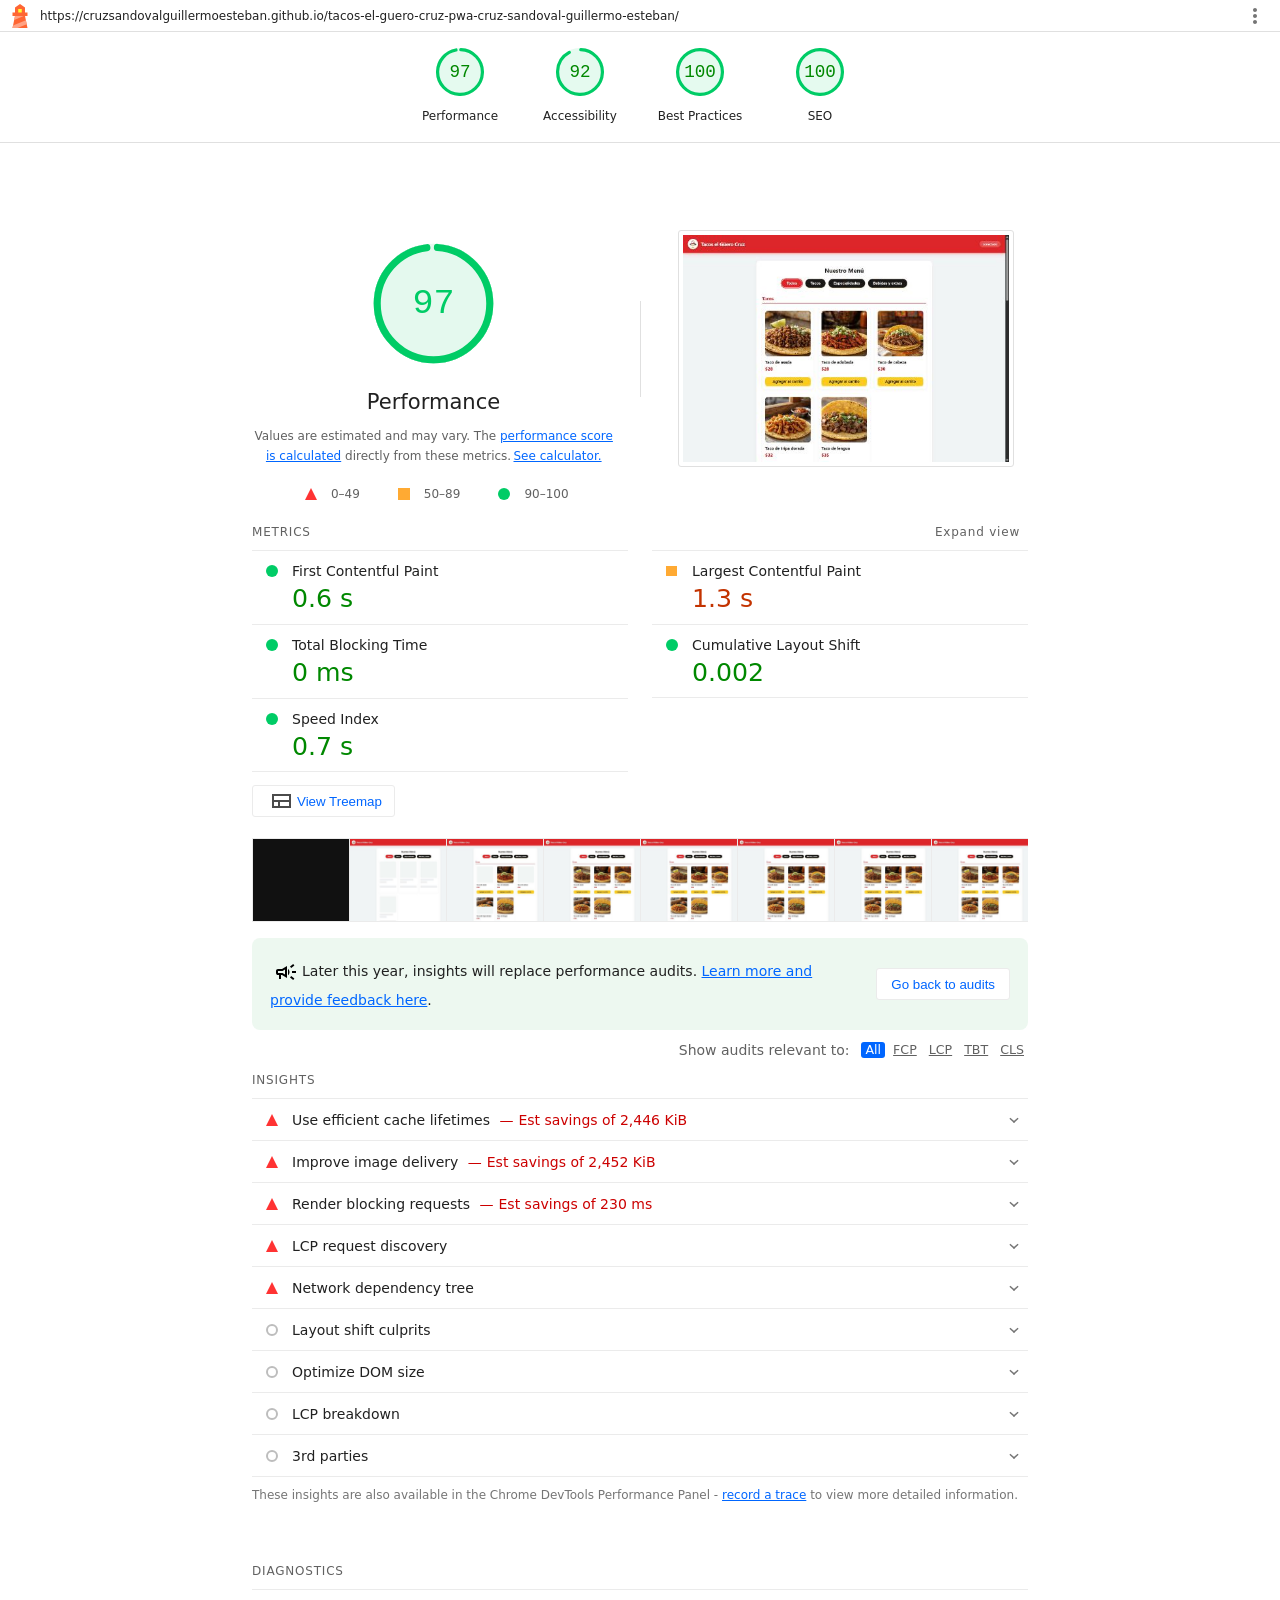
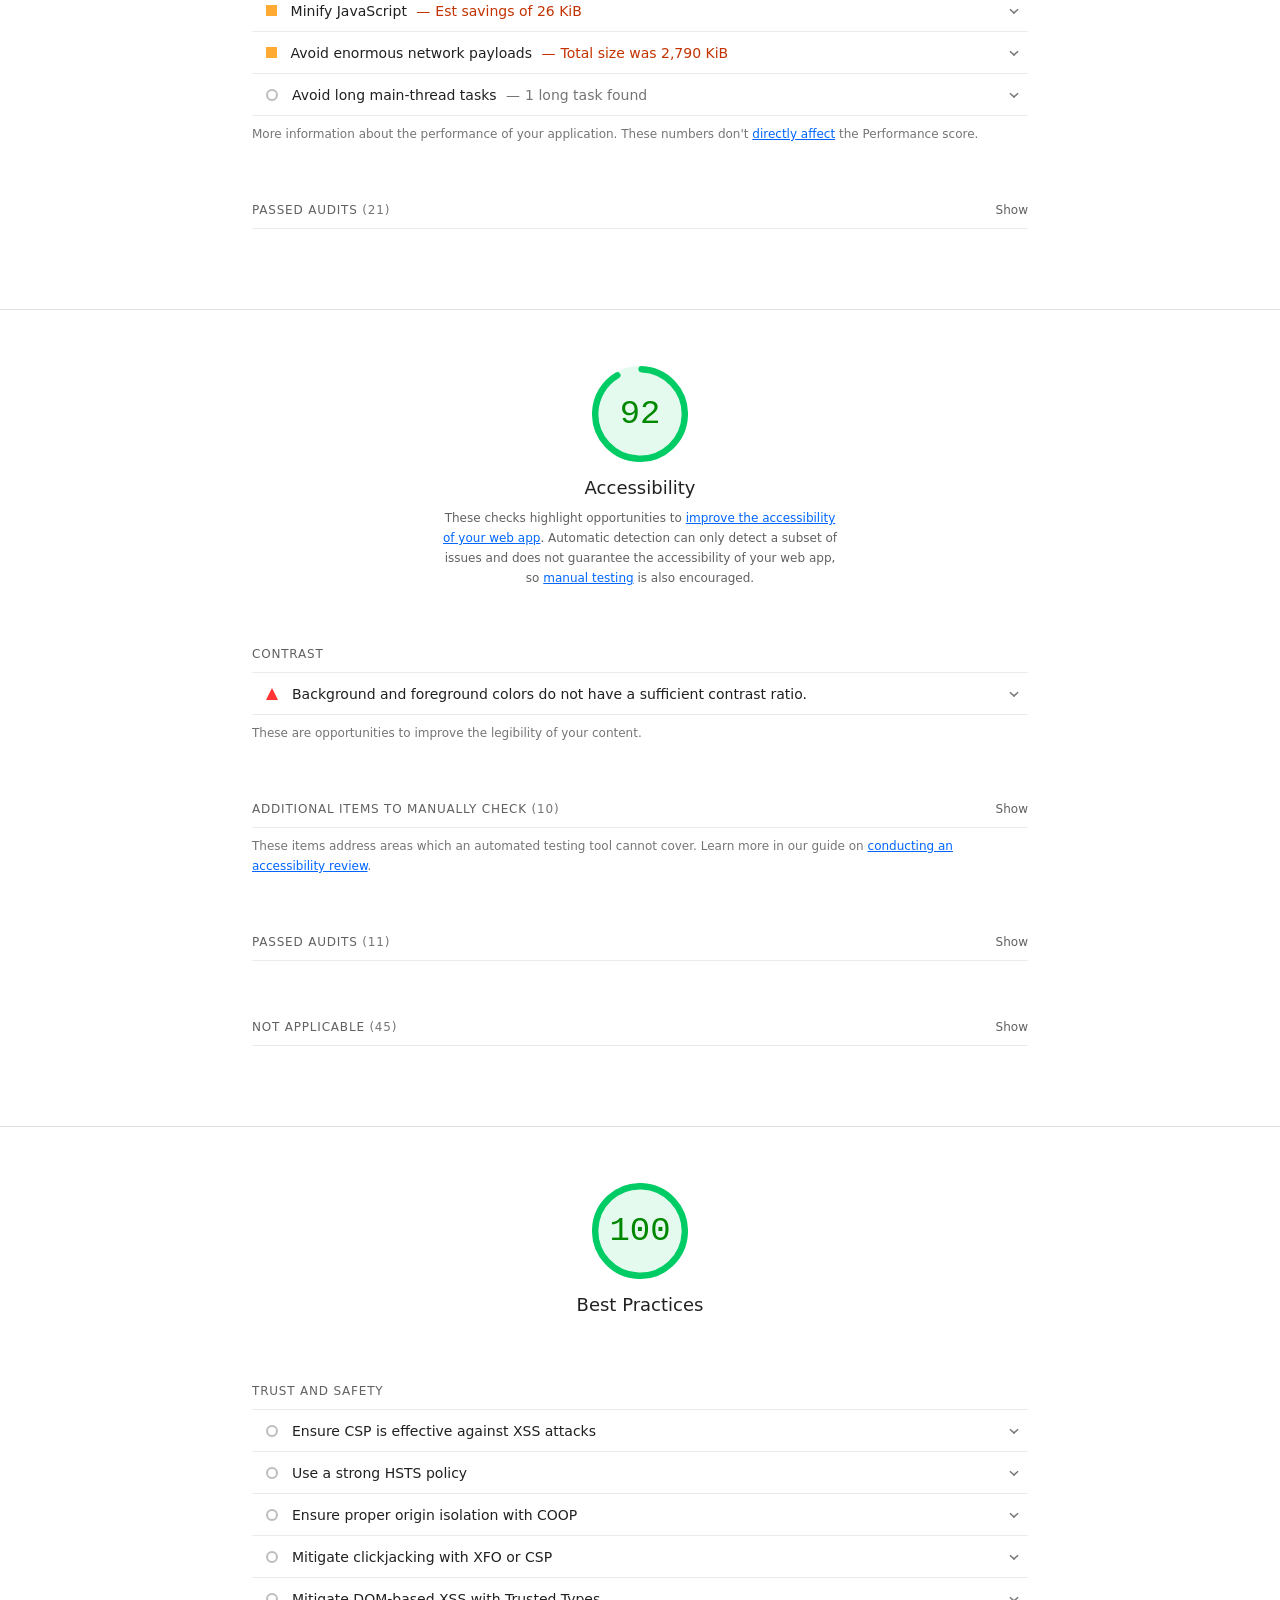
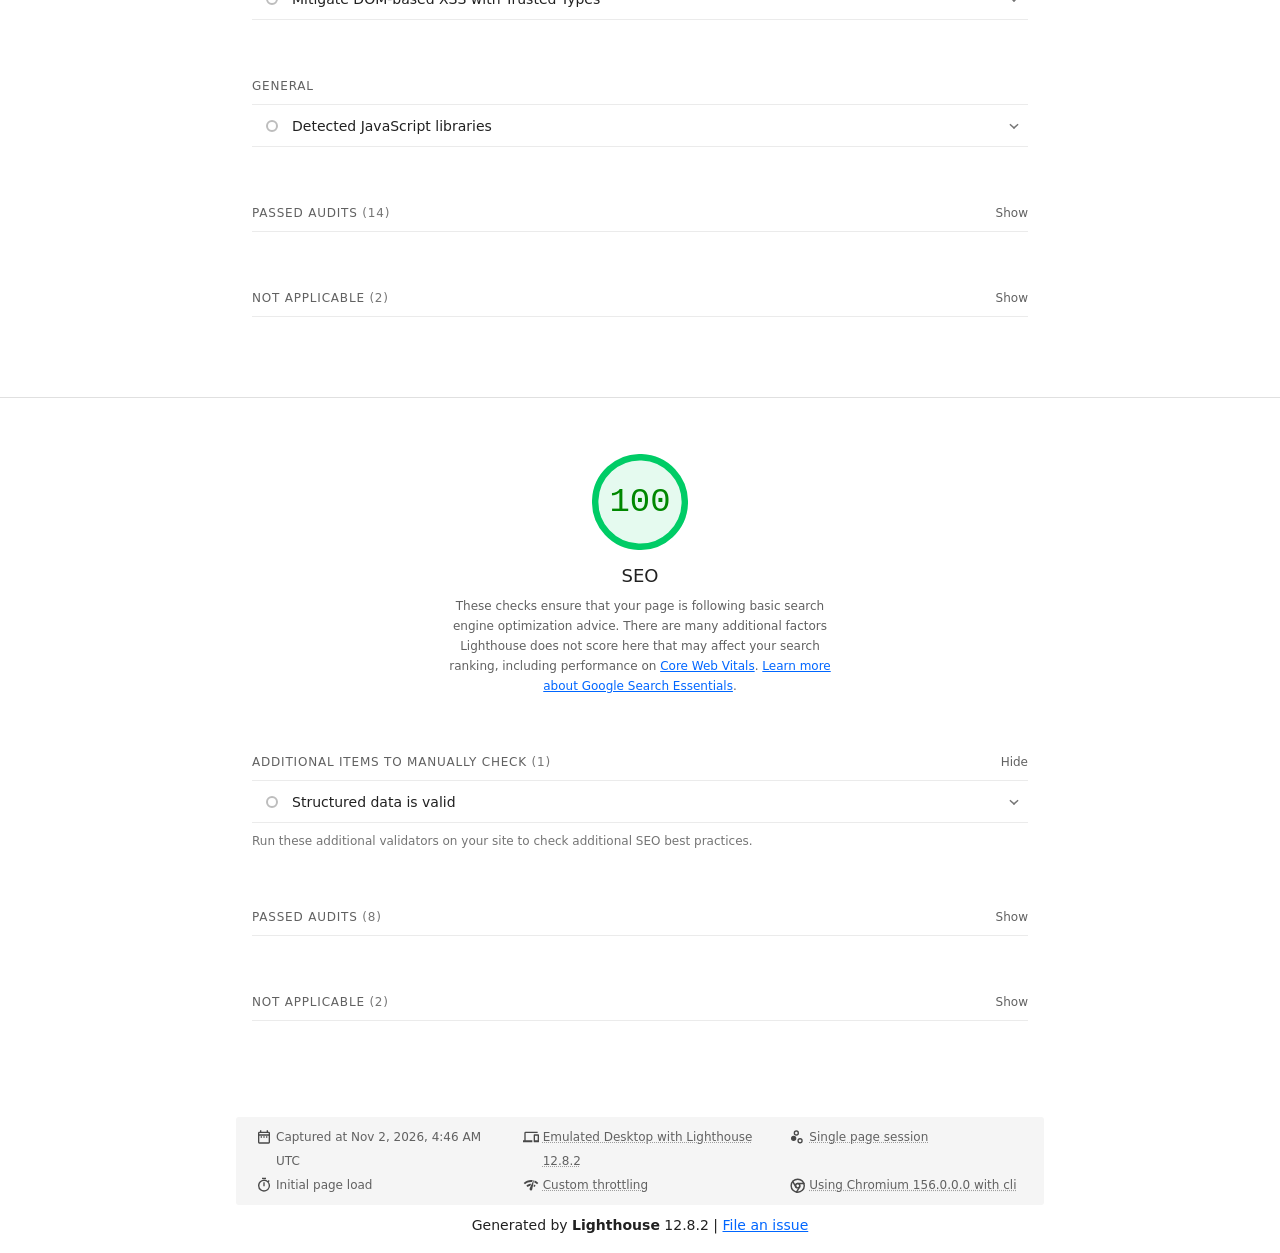
==== commit edf2730f: "Avance 4: Lighthouse cambiado (Se hizo mal la prueba) y actualización de workbox - Cruz Sandoval Gui" ====
--- a/docs/lighthouse-escritorio.html
+++ b/docs/lighthouse-escritorio.html
@@ -17,8 +17,2839 @@
 
   <div id="lh-log"></div>
 
-  <script>window.__LIGHTHOUSE_JSON__ = {"lighthouseVersion":"13.5.0","requestedUrl":"https://cruzsandovalguillermoesteban.github.io/tacos-el-guero-cruz-pwa-cruz-sandoval-guillermo-esteban/","mainDocumentUrl":"https://cruzsandovalguillermoesteban.github.io/tacos-el-guero-cruz-pwa-cruz-sandoval-guillermo-esteban/","finalDisplayedUrl":"https://cruzsandovalguillermoesteban.github.io/tacos-el-guero-cruz-pwa-cruz-sandoval-guillermo-esteban/","finalUrl":"https://cruzsandovalguillermoesteban.github.io/tacos-el-guero-cruz-pwa-cruz-sandoval-guillermo-esteban/","fetchTime":"2026-11-02T03:34:51.059Z","gatherMode":"navigation","runWarnings":[],"userAgent":"Mozilla/5.0 (Windows NT 10.0; Win64; x64) AppleWebKit/537.36 (KHTML, like Gecko) Chrome/156.0.0.0 Safari/537.36 Edg/156.0.0.0","environment":{"networkUserAgent":"Mozilla/5.0 (Macintosh; Intel Mac OS X 10_15_7) AppleWebKit/537.36 (KHTML, like Gecko) Chrome/156.0.0.0 Safari/537.36","hostUserAgent":"Mozilla/5.0 (Windows NT 10.0; Win64; x64) AppleWebKit/537.36 (KHTML, like Gecko) Chrome/156.0.0.0 Safari/537.36 Edg/156.0.0.0","benchmarkIndex":1160,"credits":{"axe-core":"4.13.0"}},"audits":{"is-on-https":{"id":"is-on-https","title":"Uses HTTPS","description":"All sites should be protected with HTTPS, even ones that don't handle sensitive data. This includes avoiding [mixed content](https://developers.google.com/web/fundamentals/security/prevent-mixed-content/what-is-mixed-content), where some resources are loaded over HTTP despite the initial request being served over HTTPS. HTTPS prevents intruders from tampering with or passively listening in on the communications between your app and your users, and is a prerequisite for HTTP/2 and many new web platform APIs. [Learn more about HTTPS](https://developer.chrome.com/docs/lighthouse/pwa/is-on-https/).","score":1,"scoreDisplayMode":"binary","details":{"type":"table","headings":[{"key":"url","valueType":"url","label":"Insecure URL"},{"key":"resolution","valueType":"text","label":"Request Resolution"}],"items":[]}},"redirects-http":{"id":"redirects-http","title":"Redirects HTTP traffic to HTTPS","description":"Make sure that you redirect all HTTP traffic to HTTPS in order to enable secure web features for all your users. [Learn more](https://developer.chrome.com/docs/lighthouse/pwa/redirects-http/).","score":null,"scoreDisplayMode":"notApplicable"},"first-contentful-paint":{"id":"first-contentful-paint","title":"First Contentful Paint","description":"First Contentful Paint marks the time at which the first text or image is painted. [Learn more about the First Contentful Paint metric](https://developer.chrome.com/docs/lighthouse/performance/first-contentful-paint/).","score":0.99,"scoreDisplayMode":"numeric","numericValue":540.4362,"numericUnit":"millisecond","displayValue":"0.5 s","scoringOptions":{"p10":934,"median":1600}},"largest-contentful-paint":{"id":"largest-contentful-paint","title":"Largest Contentful Paint","description":"Largest Contentful Paint marks the time at which the largest text or image is painted. [Learn more about the Largest Contentful Paint metric](https://developer.chrome.com/docs/lighthouse/performance/lighthouse-largest-contentful-paint/)","score":0.87,"scoreDisplayMode":"numeric","numericValue":1277.7381999999998,"numericUnit":"millisecond","displayValue":"1.3 s","scoringOptions":{"p10":1200,"median":2400}},"speed-index":{"id":"speed-index","title":"Speed Index","description":"Speed Index shows how quickly the contents of a page are visibly populated. [Learn more about the Speed Index metric](https://developer.chrome.com/docs/lighthouse/performance/speed-index/).","score":1,"scoreDisplayMode":"numeric","numericValue":580.7838749999125,"numericUnit":"millisecond","displayValue":"0.6 s","scoringOptions":{"p10":1311,"median":2300}},"screenshot-thumbnails":{"id":"screenshot-thumbnails","title":"Screenshot Thumbnails","description":"This is what the load of your site looked like.","score":1,"scoreDisplayMode":"informative","details":{"type":"filmstrip","scale":3000,"items":[{"timing":375,"timestamp":21956465309,"data":"[data-uri]"},{"timing":750,"timestamp":21956840309,"data":"[data-uri]"},{"timing":1125,"timestamp":21957215309,"data":"[data-uri]"},{"timing":1500,"timestamp":21957590309,"data":"[data-uri]"},{"timing":1875,"timestamp":21957965309,"data":"[data-uri]"},{"timing":2250,"timestamp":21958340309,"data":"[data-uri]"},{"timing":2625,"timestamp":21958715309,"data":"[data-uri]